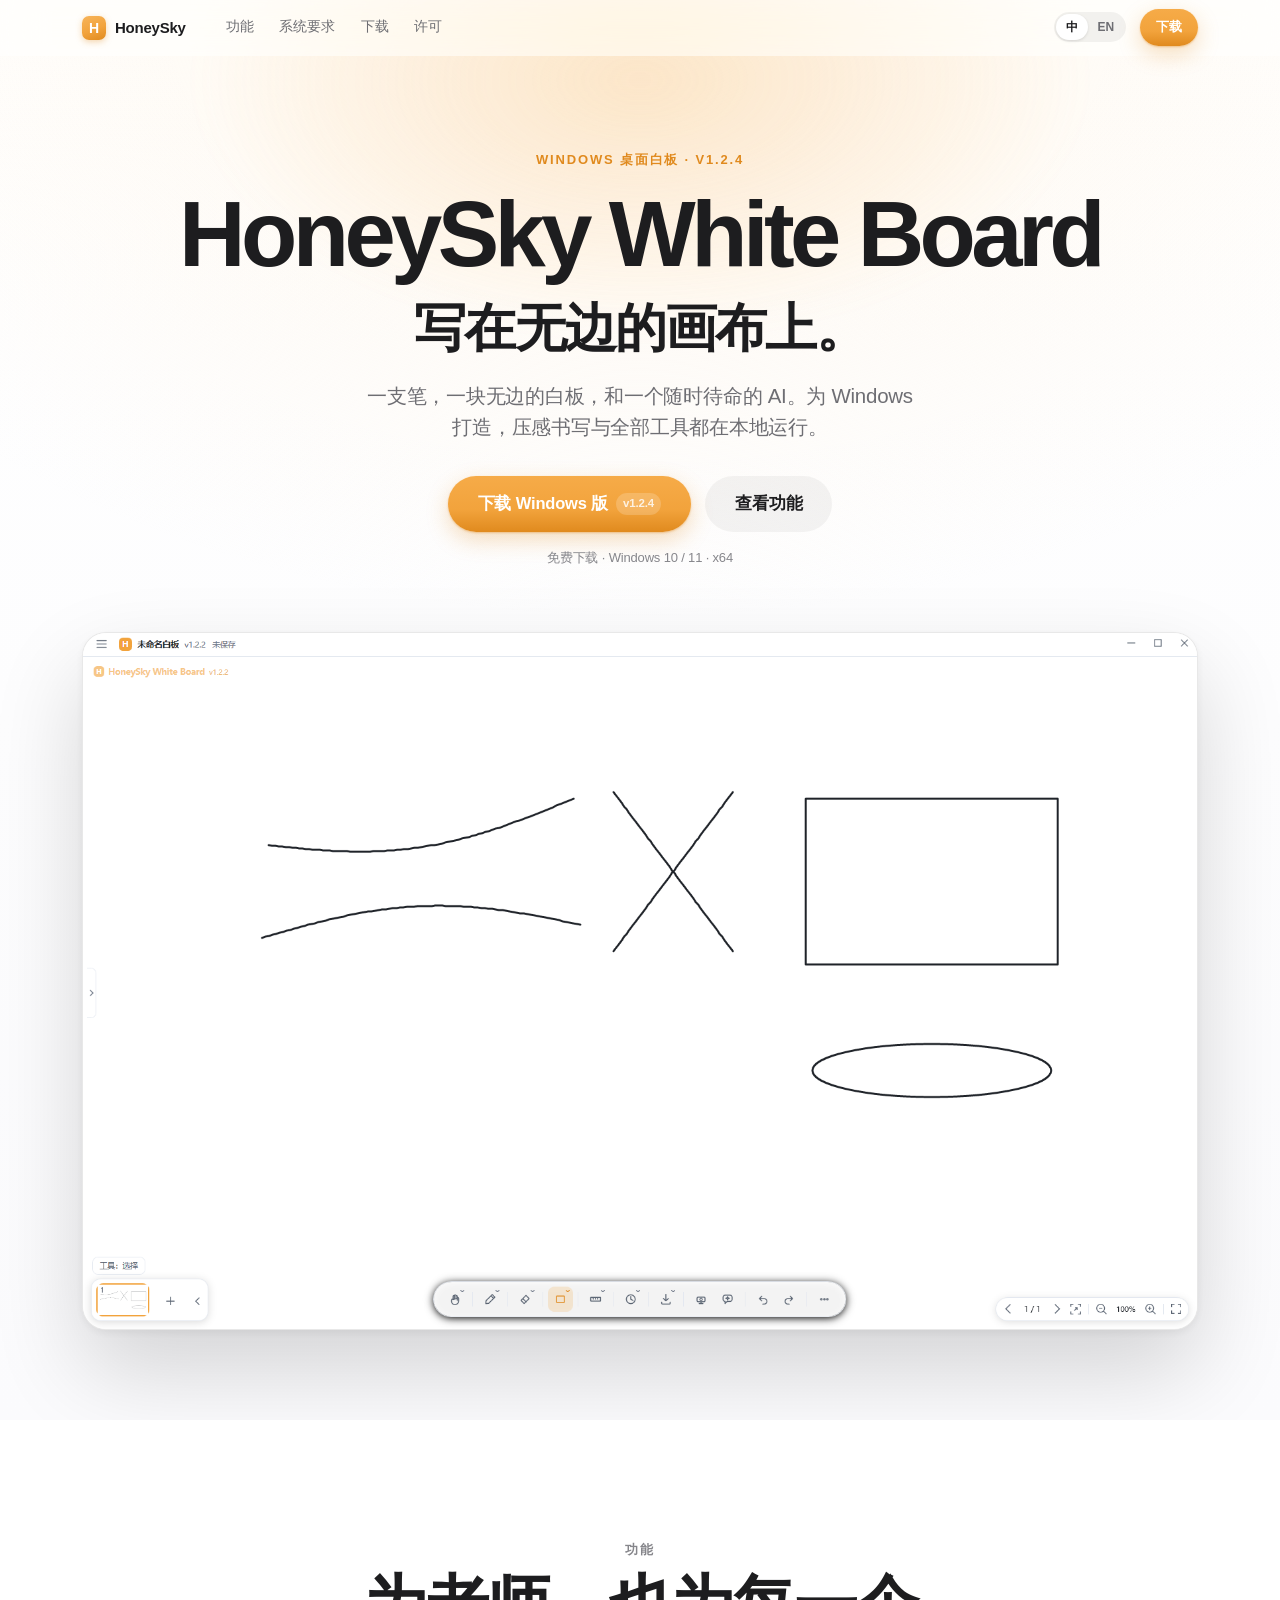
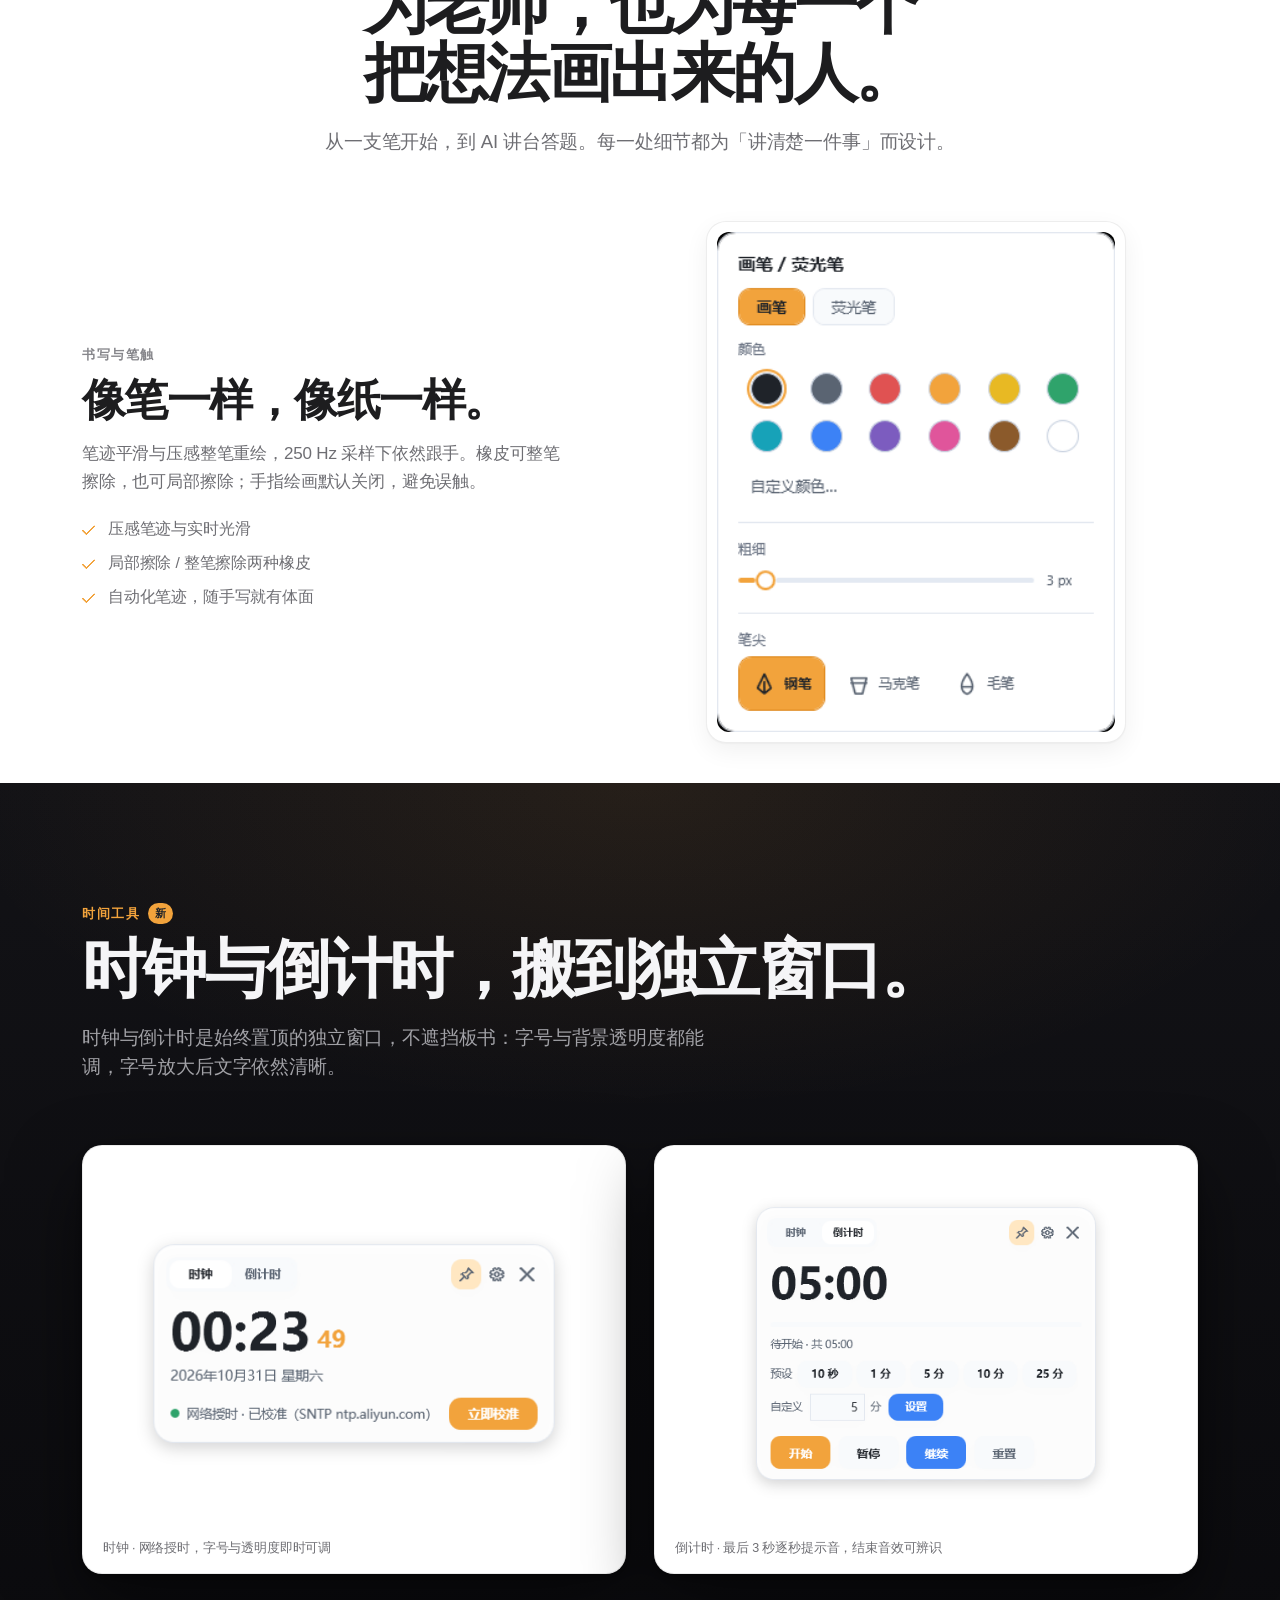
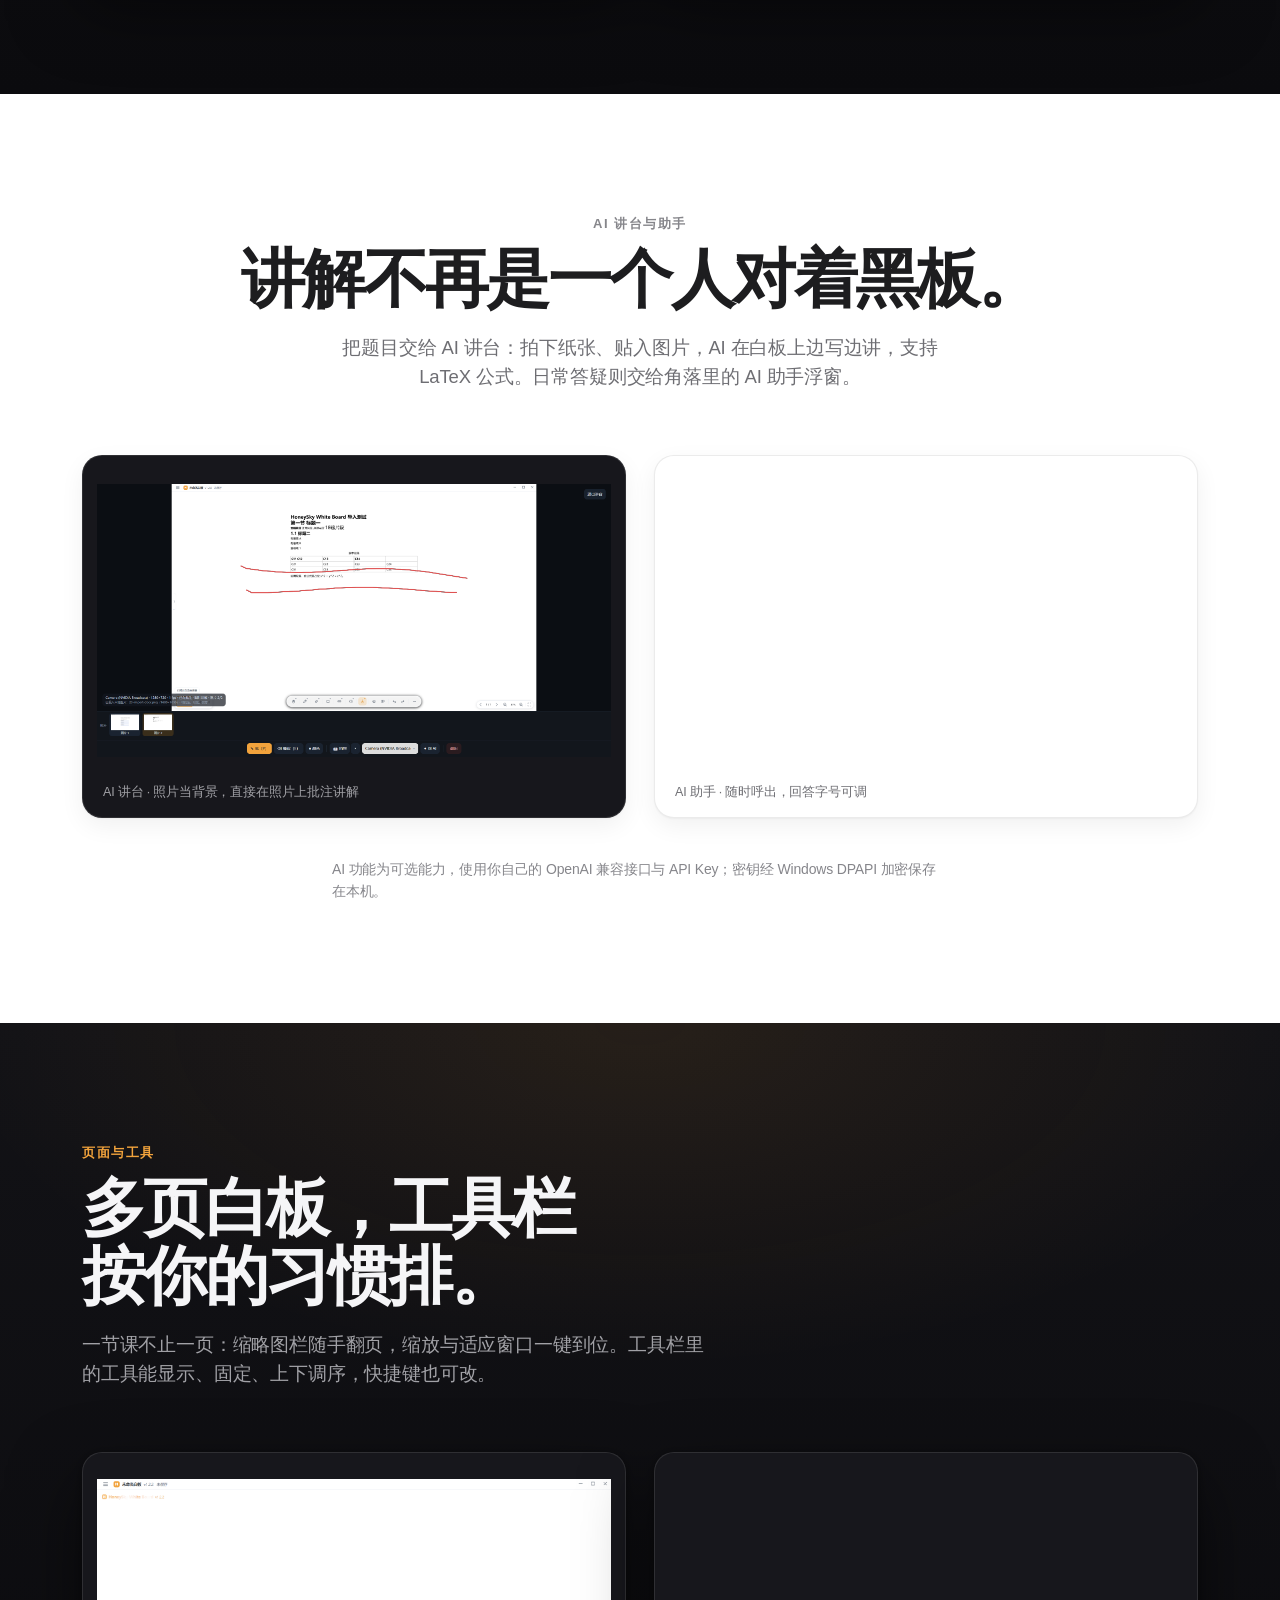
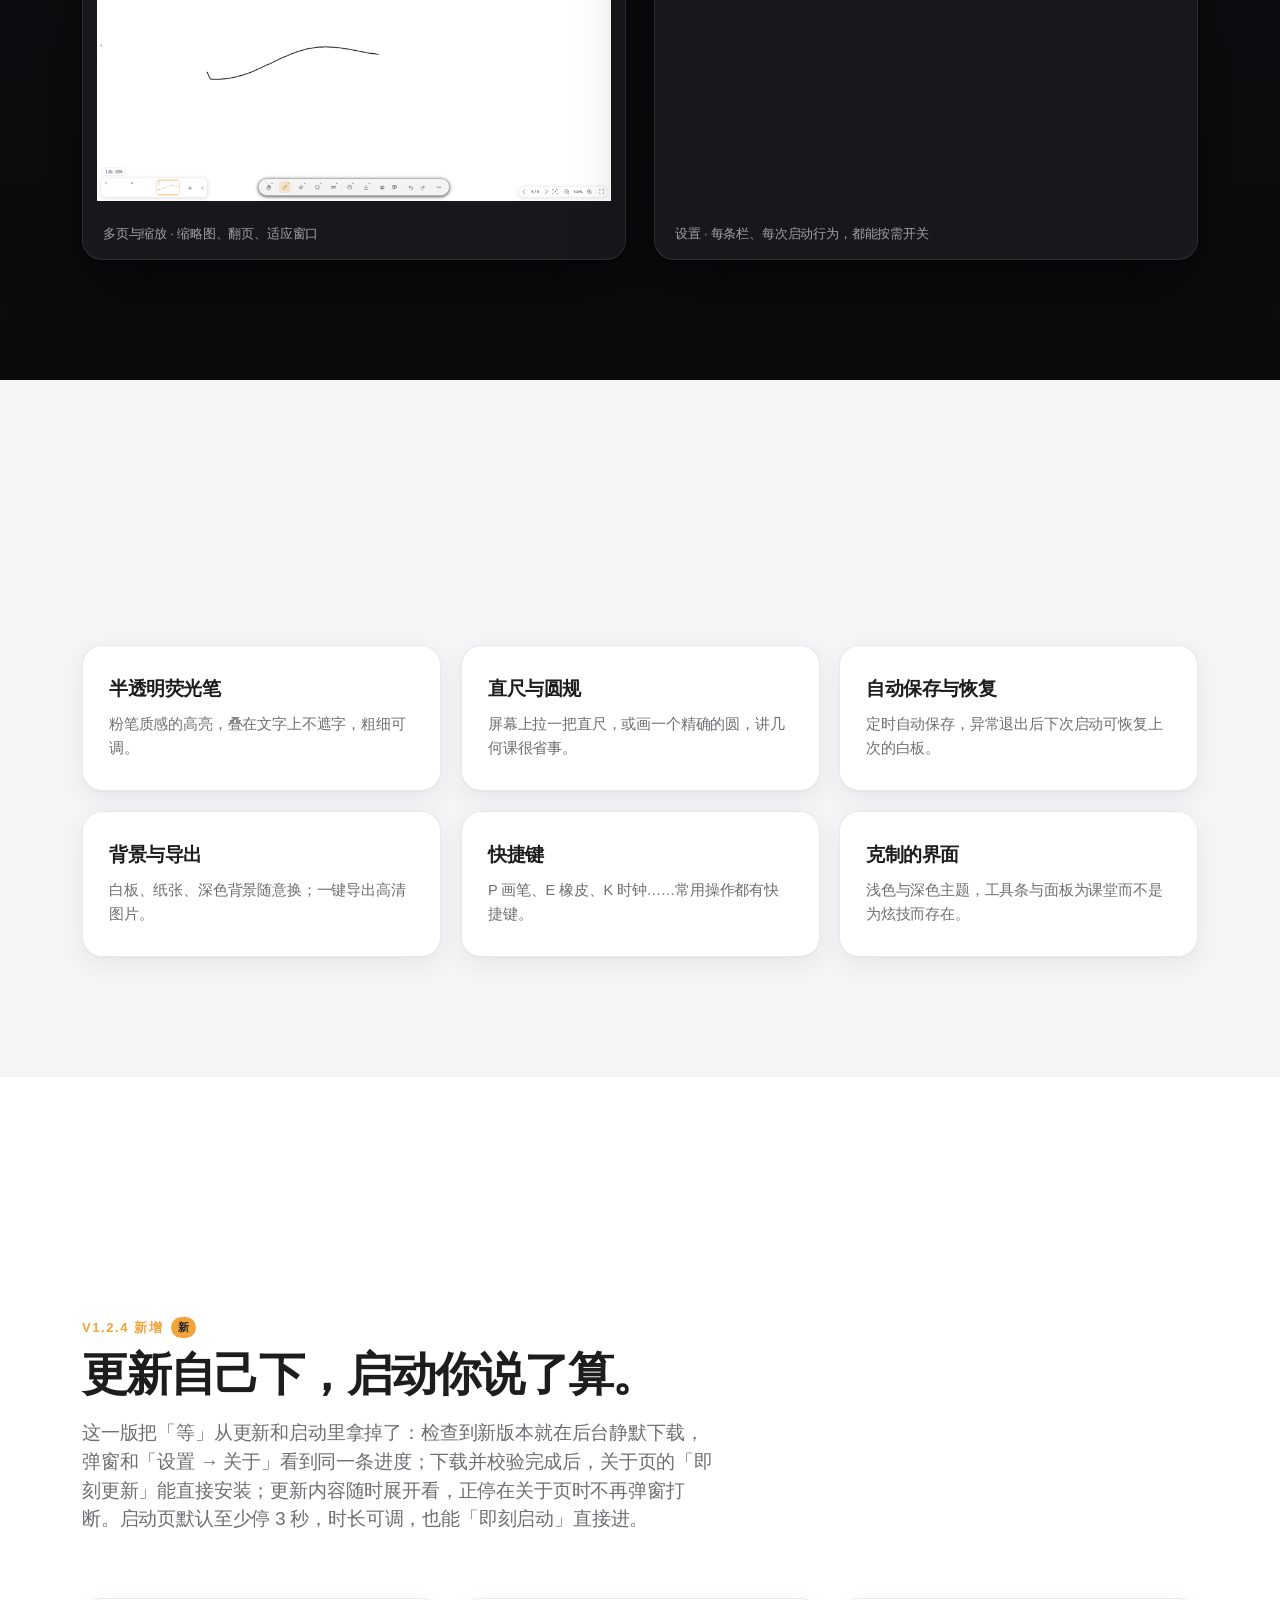
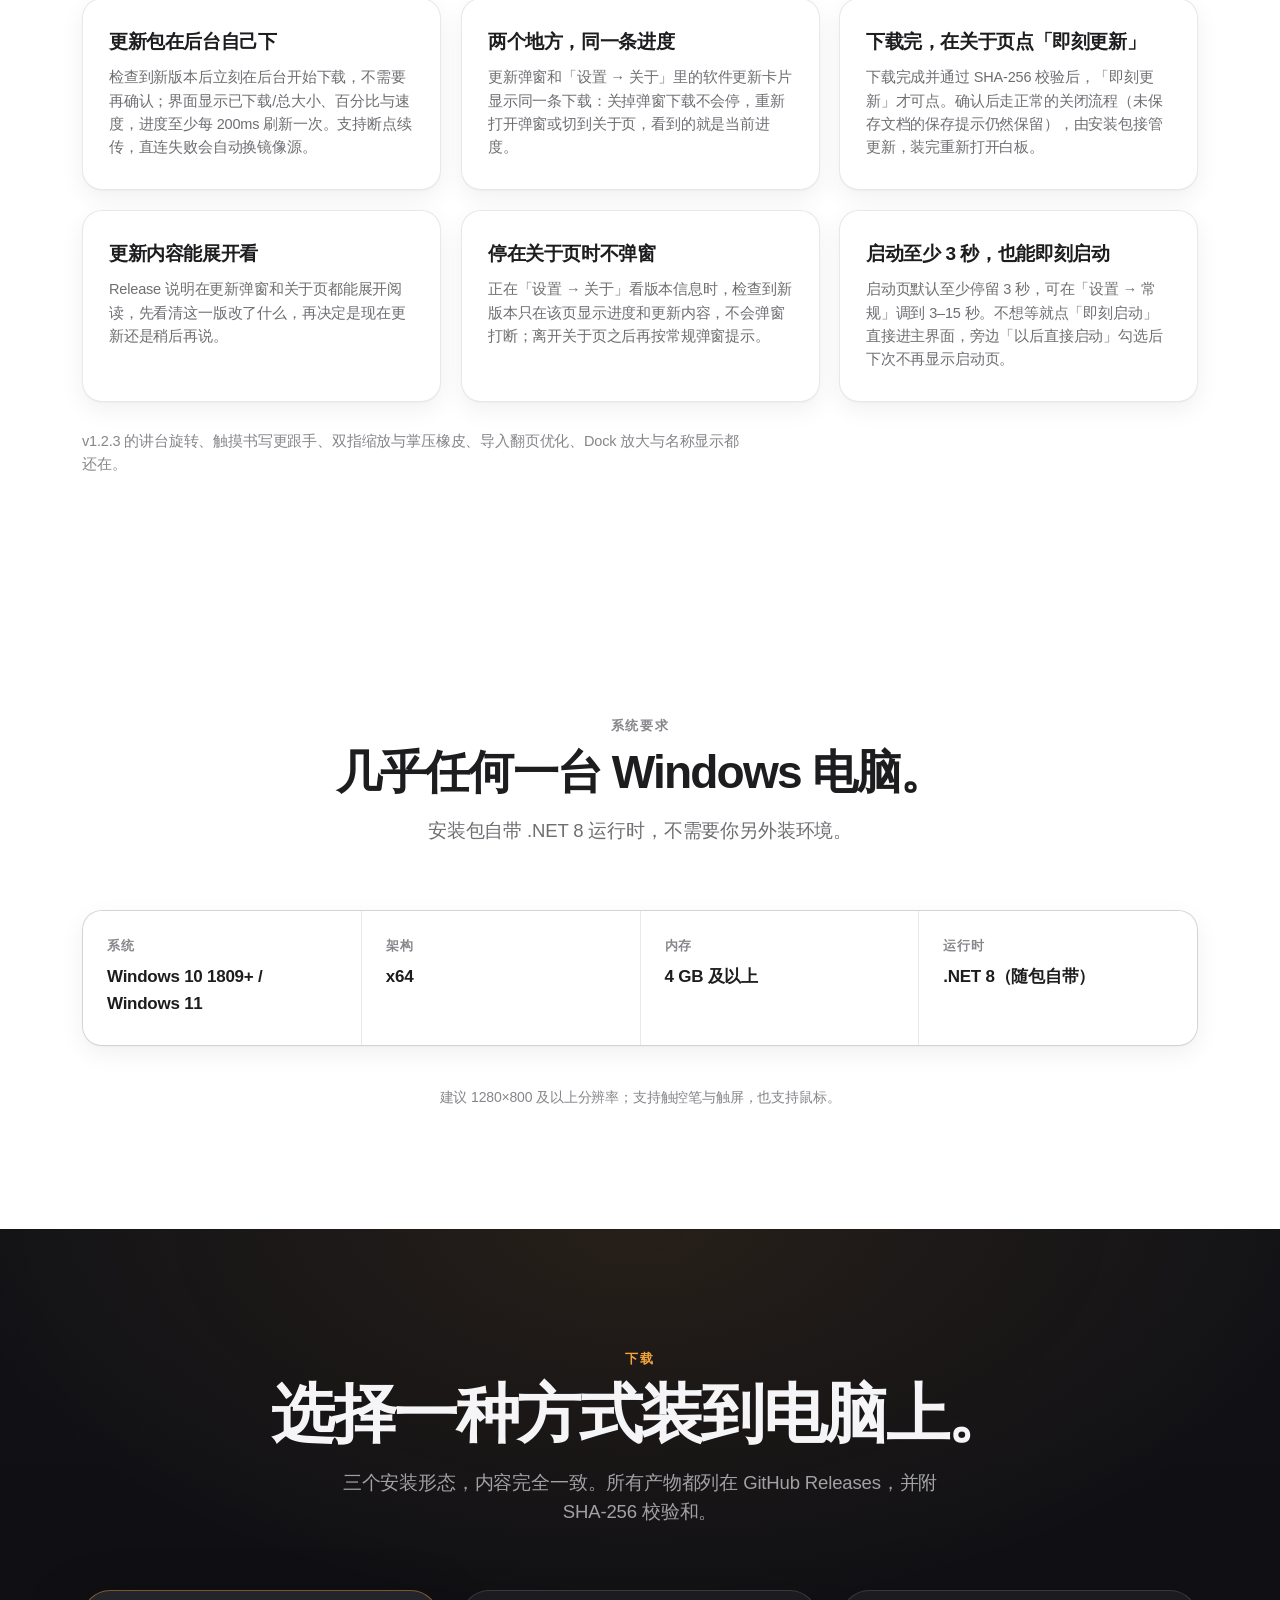
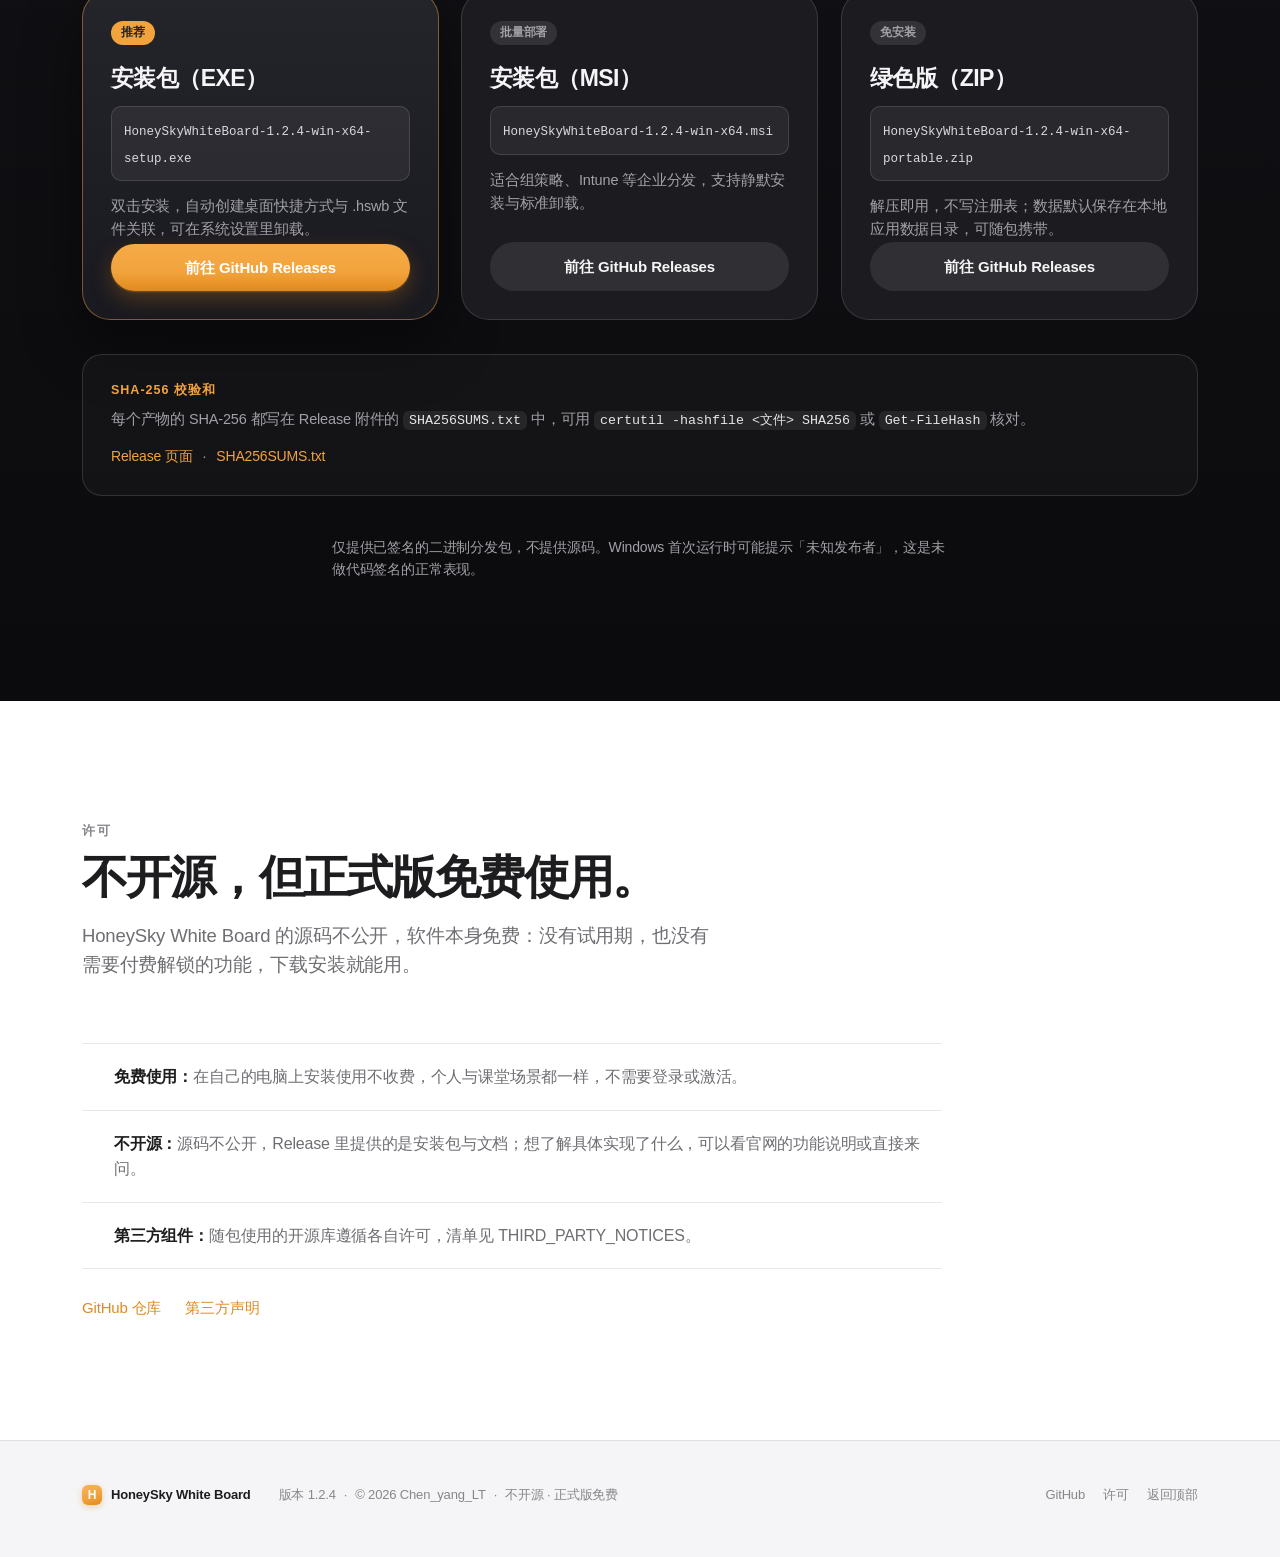
==== website/index.html @ 6f964da0 "HoneySky White Board v1.2.4 发布内容（不含源码）" ====
<!DOCTYPE html>
<html lang="zh-CN">
<head>
<meta charset="utf-8" />
<meta name="viewport" content="width=device-width, initial-scale=1" />
<title>HoneySky White Board — 写在无边的画布上</title>
<meta name="description" content="HoneySky White Board 是为 Windows 打造的桌面白板：压感书写、尺规作图、时钟与倒计时独立窗口、浮动 Dock、文件导入背景、AI 讲台答题与 AI 助手。v1.2.4 更新包在后台静默下载、弹窗与关于页双处进度、下载完成即刻更新，启动动画最短 3 秒可调，免费下载。" />
<meta name="theme-color" content="#ffffff" />
<meta property="og:title" content="HoneySky White Board" />
<meta property="og:description" content="一支笔，一块无边的白板，和一个随时待命的 AI。" />
<meta property="og:type" content="website" />
<link rel="icon" href="data:image/svg+xml,%3Csvg xmlns='http://www.w3.org/2000/svg' viewBox='0 0 64 64'%3E%3Crect width='64' height='64' rx='16' fill='%23F2A33C'/%3E%3Ctext x='32' y='44' font-family='Segoe UI,Arial' font-size='34' font-weight='700' fill='%23fff' text-anchor='middle'%3EH%3C/text%3E%3C/svg%3E" />
<link rel="stylesheet" href="assets/css/style.css" />
</head>
<body>

<!-- ================= 导航 ================= -->
<header class="nav" id="nav">
  <div class="nav__inner">
    <a class="brand" href="#top" aria-label="HoneySky White Board">
      <span class="brand__mark" aria-hidden="true">H</span>
      <span class="brand__name">HoneySky</span>
    </a>
    <nav class="nav__links" aria-label="主导航">
      <a href="#features" data-i18n="nav.features">功能</a>
      <a href="#requirements" data-i18n="nav.requirements">系统要求</a>
      <a href="#download" data-i18n="nav.download">下载</a>
      <a href="#license" data-i18n="nav.license">许可</a>
    </nav>
    <div class="nav__actions">
      <div class="lang" role="group" aria-label="Language">
        <button type="button" class="lang__btn is-active" data-lang="zh" aria-pressed="true">中</button>
        <button type="button" class="lang__btn" data-lang="en" aria-pressed="false">EN</button>
      </div>
      <a class="btn btn--small btn--primary" href="#download" data-i18n="nav.cta">下载</a>
    </div>
  </div>
</header>

<main id="top">

  <!-- ================= Hero ================= -->
  <section class="hero">
    <div class="hero__glow" aria-hidden="true"></div>
    <div class="wrap hero__inner">
      <p class="hero__eyebrow" data-i18n="hero.eyebrow">Windows 桌面白板 · v1.2.4</p>
      <h1 class="hero__title" data-i18n="hero.product">HoneySky White Board</h1>
      <p class="hero__tagline" data-i18n="hero.tagline">写在无边的画布上。</p>
      <p class="hero__lead" data-i18n="hero.lead">一支笔，一块无边的白板，和一个随时待命的 AI。为 Windows 打造，压感书写与全部工具都在本地运行。</p>
      <div class="hero__cta">
        <a class="btn btn--primary btn--lg" href="#download">
          <span data-i18n="hero.cta1">下载 Windows 版</span>
          <span class="btn__meta">v1.2.4</span>
        </a>
        <a class="btn btn--ghost btn--lg" href="#features" data-i18n="hero.cta2">查看功能</a>
      </div>
      <p class="hero__note" data-i18n="hero.note">免费下载 · Windows 10 / 11 · x64</p>
    </div>

    <div class="wrap hero__stage reveal">
      <figure class="shot shot--hero" data-shot data-ph="主界面截图 · hero-main.png（Lead 提供，≥1600px）">
        <img src="assets/img/hero-main.png" alt="HoneySky White Board 主界面：无边画布上手写与图形，左上角是「图标 + 品牌字 + 版本号」水印，底部浮动 Dock、左下角页面缩略图条、右下角翻页条（含全屏按钮）与缩放条" width="1680" height="1050" fetchpriority="high" decoding="async" data-i18n-alt="img.hero" />
      </figure>
    </div>
  </section>

  <!-- ================= 功能 ================= -->
  <section class="section section--light" id="features">
    <div class="wrap">
      <header class="section__head reveal">
        <p class="kicker" data-i18n="features.kicker">功能</p>
        <h2 class="display" data-i18n="features.title">为老师，也为每一个把想法画出来的人。</h2>
        <p class="sub" data-i18n="features.lead">从一支笔开始，到 AI 讲台答题。每一处细节都为「讲清楚一件事」而设计。</p>
      </header>
    </div>

    <!-- 1. 书写 -->
    <div class="wrap feature feature--split reveal">
      <div class="feature__text">
        <p class="kicker" data-i18n="f1.kicker">书写与笔触</p>
        <h3 class="headline" data-i18n="f1.title">像笔一样，像纸一样。</h3>
        <p class="body" data-i18n="f1.body">笔迹平滑与压感整笔重绘，250 Hz 采样下依然跟手。橡皮可整笔擦除，也可局部擦除；手指绘画默认关闭，避免误触。</p>
        <ul class="ticks">
          <li data-i18n="f1.b1">压感笔迹与实时光滑</li>
          <li data-i18n="f1.b2">局部擦除 / 整笔擦除两种橡皮</li>
          <li data-i18n="f1.b3">自动化笔迹，随手写就有体面</li>
        </ul>
      </div>
      <figure class="shot shot--panel" data-shot data-ph="书写截图 · brush.png">
        <img src="assets/img/brush.png" alt="Dock 的画笔二级面板：画笔 / 荧光笔切换、12 种颜色、粗细滑块与钢笔 / 马克笔 / 毛笔三种笔尖" width="320" height="402" loading="lazy" decoding="async" data-i18n-alt="img.brush" />
      </figure>
    </div>

    <!-- 2. 时间工具（深色） -->
    <section class="section section--dark">
      <div class="wrap">
        <header class="section__head section__head--left reveal">
          <p class="kicker kicker--honey"><span data-i18n="f2.kicker">时间工具</span><span class="badge" data-i18n="common.new">新</span></p>
          <h2 class="display" data-i18n="f2.title">时钟与倒计时，搬到独立窗口。</h2>
          <p class="sub" data-i18n="f2.lead">时钟与倒计时是始终置顶的独立窗口，不遮挡板书：字号与背景透明度都能调，字号放大后文字依然清晰。</p>
        </header>
        <div class="duo duo--dark duo--time">
          <figure class="shot shot--canvas shot--framed" data-shot data-ph="时钟窗口截图 · clock.png">
            <img src="assets/img/clock.png" alt="独立时钟窗口：橙色秒数、日期、网络授时状态与「立即校准」，字号与背景透明度可调，放大后依然清晰" width="511" height="310" loading="lazy" decoding="async" data-i18n-alt="img.clock" />
            <figcaption class="shot__cap" data-i18n="f2.cap1">时钟 · 网络授时，字号与透明度即时可调</figcaption>
          </figure>
          <figure class="shot shot--canvas shot--framed" data-shot data-ph="倒计时窗口截图 · countdown.png">
            <img src="assets/img/countdown.png" alt="独立倒计时窗口：05:00 待开始，10 秒 / 1 分 / 5 分 / 10 分 / 25 分预设与自定义分钟，开始、暂停、继续、重置" width="515" height="435" loading="lazy" decoding="async" data-i18n-alt="img.countdown" />
            <figcaption class="shot__cap" data-i18n="f2.cap2">倒计时 · 最后 3 秒逐秒提示音，结束音效可辨识</figcaption>
          </figure>
        </div>
      </div>
    </section>

    <!-- 3. AI -->
    <section class="section section--light">
      <div class="wrap">
        <header class="section__head reveal">
          <p class="kicker" data-i18n="f3.kicker">AI 讲台与助手</p>
          <h2 class="display" data-i18n="f3.title">讲解不再是一个人对着黑板。</h2>
          <p class="sub" data-i18n="f3.lead">把题目交给 AI 讲台：拍下纸张、贴入图片，AI 在白板上边写边讲，支持 LaTeX 公式。日常答疑则交给角落里的 AI 助手浮窗。</p>
        </header>
        <div class="duo duo--ai">
          <figure class="shot shot--stage shot--framed" data-shot data-ph="AI 讲台截图 · podium.png">
            <img src="assets/img/podium.png" alt="AI 讲台：导入的照片铺满画面，红色批注，左下角照片缩略图与底部拍照按钮" width="1920" height="1023" loading="lazy" decoding="async" data-i18n-alt="img.podium" />
            <figcaption class="shot__cap" data-i18n="f3.cap1">AI 讲台 · 拍题、讲题、一步一步写清楚</figcaption>
          </figure>
          <figure class="shot shot--canvas shot--framed" data-shot>
            <img src="assets/img/ai-booth.png" alt="AI 助手浮窗：DeepSeek 回答的因式分解过程，块级公式正常渲染，底部有回答字号滑块与余额状态" width="1240" height="900" loading="lazy" decoding="async" data-i18n-alt="img.aibooth" />
            <figcaption class="shot__cap" data-i18n="f3.cap2">AI 助手 · 随时呼出，用你自己的 API Key</figcaption>
          </figure>
        </div>
        <p class="aside reveal" data-i18n="f3.note">AI 功能为可选能力，使用你自己的 OpenAI 兼容接口与 API Key；密钥经 Windows DPAPI 加密保存在本机。</p>
      </div>
    </section>

    <!-- 4. 工具与组织（深色） -->
    <section class="section section--dark">
      <div class="wrap">
        <header class="section__head section__head--left reveal">
          <p class="kicker kicker--honey" data-i18n="f4.kicker">页面与工具</p>
          <h2 class="display" data-i18n="f4.title">多页白板，工具栏按你的习惯排。</h2>
          <p class="sub" data-i18n="f4.lead">一节课不止一页：缩略图栏随手翻页，缩放与适应窗口一键到位。工具栏里的工具能显示、固定、上下调序，快捷键也可改。</p>
        </header>
        <div class="duo duo--dark duo--work">
          <figure class="shot shot--stage shot--framed" data-shot data-ph="多页与缩略图截图 · pages.png">
            <img src="assets/img/pages.png" alt="左下角页面缩略图条只显示 3 个缩略图（第 3、4、5 页），右下角翻页条含全屏按钮：共 5 页白板，当前第 5 页" width="1680" height="1050" loading="lazy" decoding="async" data-i18n-alt="img.pages" />
            <figcaption class="shot__cap" data-i18n="f4.cap1">多页与缩放 · 缩略图、翻页、适应窗口</figcaption>
          </figure>
          <figure class="shot shot--stage shot--framed" data-shot data-ph="设置与工具栏自定义截图 · settings.png">
            <img src="assets/img/settings.png" alt="设置窗口的常规页（滚动到下半部分）：显示左侧页面栏、显示顶部栏（关闭即沉浸模式）、显示浮动工具条、显示左下角页面缩略图条（显示页数 3）、显示右下角翻页条、启动时恢复上次打开的文档、启动时提示恢复未保存的文档（默认关闭）、启动时显示动画（Splash）、启动时进入全屏（覆盖任务栏，Esc / F11 退出）" width="780" height="700" loading="lazy" decoding="async" data-i18n-alt="img.settings" />
            <figcaption class="shot__cap" data-i18n="f4.cap2">设置与工具栏 · 显示、固定、排序、快捷键</figcaption>
          </figure>
        </div>
      </div>
    </section>

    <!-- 5. 其余能力卡片 -->
    <section class="section section--alt">
      <div class="wrap">
        <header class="section__head section__head--left reveal">
          <p class="kicker" data-i18n="f5.kicker">还有这些</p>
          <h2 class="display display--sm" data-i18n="f5.title">用得越久，越觉得顺手。</h2>
        </header>
        <div class="cards">
          <article class="card reveal"><h3 data-i18n="c1.title">半透明荧光笔</h3><p data-i18n="c1.body">粉笔质感的高亮，叠在文字上不遮字，粗细可调。</p></article>
          <article class="card reveal"><h3 data-i18n="c2.title">直尺与圆规</h3><p data-i18n="c2.body">屏幕上拉一把直尺，或画一个精确的圆，讲几何课很省事。</p></article>
          <article class="card reveal"><h3 data-i18n="c3.title">自动保存与恢复</h3><p data-i18n="c3.body">定时自动保存，异常退出后下次启动可恢复上次的白板。</p></article>
          <article class="card reveal"><h3 data-i18n="c4.title">背景与导出</h3><p data-i18n="c4.body">白板、纸张、深色背景随意换；一键导出高清图片。</p></article>
          <article class="card reveal"><h3 data-i18n="c5.title">快捷键</h3><p data-i18n="c5.body">P 画笔、E 橡皮、K 时钟……常用操作都有快捷键。</p></article>
          <article class="card reveal"><h3 data-i18n="c6.title">克制的界面</h3><p data-i18n="c6.body">浅色与深色主题，工具条与面板为课堂而不是为炫技而存在。</p></article>
        </div>
      </div>
    </section>
  </section>

  <!-- ================= v1.2.4 新增 ================= -->
  <section class="section section--light" id="whats-new">
    <div class="wrap">
      <header class="section__head section__head--left reveal">
        <p class="kicker kicker--honey"><span data-i18n="f6.kicker">v1.2.4 新增</span><span class="badge" data-i18n="common.new">新</span></p>
        <h2 class="display display--sm" data-i18n="f6.title">更新自己下，启动你说了算。</h2>
        <p class="sub" data-i18n="f6.lead">这一版把「等」从更新和启动里拿掉了：检查到新版本就在后台静默下载，弹窗和「设置 → 关于」看到同一条进度；下载并校验完成后，关于页的「即刻更新」能直接安装；更新内容随时展开看，正停在关于页时不再弹窗打断。启动页默认至少停 3 秒，时长可调，也能「即刻启动」直接进。</p>
      </header>
      <div class="cards">
        <article class="card reveal">
          <h3 data-i18n="n1.title">更新包在后台自己下</h3>
          <p data-i18n="n1.body">检查到新版本后立刻在后台开始下载，不需要再确认；界面显示已下载/总大小、百分比与速度，进度至少每 200ms 刷新一次。支持断点续传，直连失败会自动换镜像源。</p>
        </article>
        <article class="card reveal">
          <h3 data-i18n="n2.title">两个地方，同一条进度</h3>
          <p data-i18n="n2.body">更新弹窗和「设置 → 关于」里的软件更新卡片显示同一条下载：关掉弹窗下载不会停，重新打开弹窗或切到关于页，看到的就是当前进度。</p>
        </article>
        <article class="card reveal">
          <h3 data-i18n="n3.title">下载完，在关于页点「即刻更新」</h3>
          <p data-i18n="n3.body">下载完成并通过 SHA-256 校验后，「即刻更新」才可点。确认后走正常的关闭流程（未保存文档的保存提示仍然保留），由安装包接管更新，装完重新打开白板。</p>
        </article>
        <article class="card reveal">
          <h3 data-i18n="n4.title">更新内容能展开看</h3>
          <p data-i18n="n4.body">Release 说明在更新弹窗和关于页都能展开阅读，先看清这一版改了什么，再决定是现在更新还是稍后再说。</p>
        </article>
        <article class="card reveal">
          <h3 data-i18n="n5.title">停在关于页时不弹窗</h3>
          <p data-i18n="n5.body">正在「设置 → 关于」看版本信息时，检查到新版本只在该页显示进度和更新内容，不会弹窗打断；离开关于页之后再按常规弹窗提示。</p>
        </article>
        <article class="card reveal">
          <h3 data-i18n="n6.title">启动至少 3 秒，也能即刻启动</h3>
          <p data-i18n="n6.body">启动页默认至少停留 3 秒，可在「设置 → 常规」调到 3–15 秒。不想等就点「即刻启动」直接进主界面，旁边「以后直接启动」勾选后下次不再显示启动页。</p>
        </article>
      </div>
      <p class="sub new-history" data-i18n="f6.history">v1.2.3 的讲台旋转、触摸书写更跟手、双指缩放与掌压橡皮、导入翻页优化、Dock 放大与名称显示都还在。</p>
    </div>
  </section>

  <!-- ================= 系统要求 ================= -->
  <section class="section section--light" id="requirements">
    <div class="wrap">
      <header class="section__head reveal">
        <p class="kicker" data-i18n="req.kicker">系统要求</p>
        <h2 class="display display--sm" data-i18n="req.title">几乎任何一台 Windows 电脑。</h2>
        <p class="sub" data-i18n="req.lead">安装包自带 .NET 8 运行时，不需要你另外装环境。</p>
      </header>
      <div class="specs reveal">
        <div class="spec"><p class="spec__k" data-i18n="req.k1">系统</p><p class="spec__v" data-i18n="req.v1">Windows 10 1809+ / Windows 11</p></div>
        <div class="spec"><p class="spec__k" data-i18n="req.k2">架构</p><p class="spec__v" data-i18n="req.v2">x64</p></div>
        <div class="spec"><p class="spec__k" data-i18n="req.k3">内存</p><p class="spec__v" data-i18n="req.v3">4 GB 及以上</p></div>
        <div class="spec"><p class="spec__k" data-i18n="req.k4">运行时</p><p class="spec__v" data-i18n="req.v4">.NET 8（随包自带）</p></div>
      </div>
      <p class="aside aside--center reveal" data-i18n="req.note">建议 1280×800 及以上分辨率；支持触控笔与触屏，也支持鼠标。</p>
    </div>
  </section>

  <!-- ================= 下载 ================= -->
  <section class="section section--dark" id="download">
    <div class="wrap">
      <header class="section__head reveal">
        <p class="kicker kicker--honey" data-i18n="dl.kicker">下载</p>
        <h2 class="display" data-i18n="dl.title">选择一种方式装到电脑上。</h2>
        <p class="sub" data-i18n="dl.lead">三个安装形态，内容完全一致。所有产物都列在 GitHub Releases，并附 SHA-256 校验和。</p>
      </header>
      <div class="dl-grid">
        <article class="dl-card dl-card--featured reveal">
          <p class="dl-card__tag" data-i18n="dl.tag1">推荐</p>
          <h3 data-i18n="dl.c1.title">安装包（EXE）</h3>
          <p class="dl-card__file"><code>HoneySkyWhiteBoard-1.2.4-win-x64-setup.exe</code></p>
          <p class="dl-card__body" data-i18n="dl.c1.body">双击安装，自动创建桌面快捷方式与 .hswb 文件关联，可在系统设置里卸载。</p>
          <a class="btn btn--primary btn--block" href="https://github.com/ChenyangLT/HoneySky-White-Board/releases/latest" rel="noopener" data-i18n="dl.get">前往 GitHub Releases</a>
        </article>
        <article class="dl-card reveal">
          <p class="dl-card__tag dl-card__tag--muted" data-i18n="dl.tag2">批量部署</p>
          <h3 data-i18n="dl.c2.title">安装包（MSI）</h3>
          <p class="dl-card__file"><code>HoneySkyWhiteBoard-1.2.4-win-x64.msi</code></p>
          <p class="dl-card__body" data-i18n="dl.c2.body">适合组策略、Intune 等企业分发，支持静默安装与标准卸载。</p>
          <a class="btn btn--ghost btn--block" href="https://github.com/ChenyangLT/HoneySky-White-Board/releases/latest" rel="noopener" data-i18n="dl.get">前往 GitHub Releases</a>
        </article>
        <article class="dl-card reveal">
          <p class="dl-card__tag dl-card__tag--muted" data-i18n="dl.tag3">免安装</p>
          <h3 data-i18n="dl.c3.title">绿色版（ZIP）</h3>
          <p class="dl-card__file"><code>HoneySkyWhiteBoard-1.2.4-win-x64-portable.zip</code></p>
          <p class="dl-card__body" data-i18n="dl.c3.body">解压即用，不写注册表；数据默认保存在本地应用数据目录，可随包携带。</p>
          <a class="btn btn--ghost btn--block" href="https://github.com/ChenyangLT/HoneySky-White-Board/releases/latest" rel="noopener" data-i18n="dl.get">前往 GitHub Releases</a>
        </article>
      </div>

      <div class="checksum reveal">
        <p class="checksum__label" data-i18n="dl.sum">SHA-256 校验和</p>
        <p class="checksum__body" data-i18n="dl.sumBody">每个产物的 SHA-256 都写在 Release 附件的 <code>SHA256SUMS.txt</code> 中，可用 <code>certutil -hashfile &lt;文件&gt; SHA256</code> 或 <code>Get-FileHash</code> 核对。</p>
        <p class="checksum__links">
          <a href="https://github.com/ChenyangLT/HoneySky-White-Board/releases/latest" rel="noopener" data-i18n="dl.release">Release 页面</a>
          <span aria-hidden="true">·</span>
          <a href="https://github.com/ChenyangLT/HoneySky-White-Board/releases/latest/download/SHA256SUMS.txt" rel="noopener" data-i18n="dl.sumFile">SHA256SUMS.txt</a>
        </p>
      </div>
      <p class="aside reveal" data-i18n="dl.note">仅提供已签名的二进制分发包，不提供源码。Windows 首次运行时可能提示「未知发布者」，这是未做代码签名的正常表现。</p>
    </div>
  </section>

  <!-- ================= 许可 ================= -->
  <section class="section section--light" id="license">
    <div class="wrap">
      <header class="section__head section__head--left reveal">
        <p class="kicker" data-i18n="lic.kicker">许可</p>
        <h2 class="display display--sm" data-i18n="lic.title">不开源，但正式版免费使用。</h2>
        <p class="sub" data-i18n="lic.lead">HoneySky White Board 的源码不公开，软件本身免费：没有试用期，也没有需要付费解锁的功能，下载安装就能用。</p>
      </header>
      <ul class="license-list reveal">
        <li data-i18n="lic.l1"><strong>免费使用：</strong>在自己的电脑上安装使用不收费，个人与课堂场景都一样，不需要登录或激活。</li>
        <li data-i18n="lic.l2"><strong>不开源：</strong>源码不公开，Release 里提供的是安装包与文档；想了解具体实现了什么，可以看官网的功能说明或直接来问。</li>
        <li data-i18n="lic.l3"><strong>第三方组件：</strong>随包使用的开源库遵循各自许可，清单见 THIRD_PARTY_NOTICES。</li>
      </ul>
      <p class="license-links reveal">
        <a class="link" href="https://github.com/ChenyangLT/HoneySky-White-Board" rel="noopener" data-i18n="lic.repo">GitHub 仓库</a>
        <a class="link" href="https://github.com/ChenyangLT/HoneySky-White-Board" rel="noopener" data-i18n="lic.notices">第三方声明</a>
      </p>
    </div>
  </section>
</main>

<!-- ================= 页脚 ================= -->
<footer class="footer">
  <div class="wrap footer__inner">
    <div class="footer__brand">
      <span class="brand__mark brand__mark--sm" aria-hidden="true">H</span>
      <span>HoneySky White Board</span>
    </div>
    <p class="footer__meta">
      <span data-i18n="foot.version">版本 1.2.4</span>
      <span aria-hidden="true">·</span>
      <span data-i18n="foot.copy">© 2026 Chen_yang_LT</span>
      <span aria-hidden="true">·</span>
      <span data-i18n="foot.prop">不开源 · 正式版免费</span>
    </p>
    <p class="footer__links">
      <a href="https://github.com/ChenyangLT/HoneySky-White-Board" rel="noopener" data-i18n="foot.repo">GitHub</a>
      <a href="#license" data-i18n="foot.license">许可</a>
      <a href="#top" data-i18n="foot.top">返回顶部</a>
    </p>
  </div>
</footer>

<script src="assets/js/main.js"></script>
</body>
</html>
---- website/assets/css/style.css ----
/* ==========================================================================
   HoneySky White Board — 官网样式
   Apple 风格：超大字号、紧致字距、大量留白、毛玻璃导航、深浅交替区块。
   零外部依赖：不引 CDN / 字体，全部用系统字体栈；file:// 与 GitHub Pages 双兼容。
   ========================================================================== */

/* ---------- 设计令牌 ---------- */
:root {
  --honey: #f2a33c;
  --honey-strong: #e08a1e;
  --honey-soft: #ffe7c2;
  --sky: #3c82f6;

  --ink: #1d1d1f;
  --ink-2: #6e6e73;
  --ink-3: #86868b;
  --paper: #ffffff;
  --paper-alt: #f5f5f7;
  --line: rgba(0, 0, 0, 0.09);
  --card: #ffffff;
  --shadow-sm: 0 1px 2px rgba(0, 0, 0, 0.04), 0 8px 24px rgba(0, 0, 0, 0.06);
  --shadow-lg: 0 2px 8px rgba(0, 0, 0, 0.05), 0 24px 64px rgba(0, 0, 0, 0.12);

  --dark-bg: #0b0b0e;
  --dark-bg-2: #121216;
  --dark-ink: #f5f5f7;
  --dark-ink-2: #a1a1a6;
  --dark-line: rgba(255, 255, 255, 0.13);
  --dark-card: #1b1b20;

  --radius-sm: 12px;
  --radius-md: 20px;
  --radius-lg: 28px;
  --radius-pill: 980px;

  --wrap: 1180px;
  --ease-out: cubic-bezier(0.22, 1, 0.36, 1);
  --ease-spring: cubic-bezier(0.34, 1.56, 0.64, 1);
  --dur: 0.9s;
}

/* ---------- 滚动条（细、圆角、低对比；Chromium / WebKit） ---------- */
::-webkit-scrollbar { width: 12px; height: 12px; }
::-webkit-scrollbar-track { background: transparent; }
::-webkit-scrollbar-thumb {
  background: rgba(0, 0, 0, 0.16);
  border: 3px solid transparent;
  border-radius: 999px;
  background-clip: content-box;
}
::-webkit-scrollbar-thumb:hover {
  background: rgba(0, 0, 0, 0.28);
  background-clip: content-box;
}

/* ---------- 基础 ---------- */
*,
*::before,
*::after { box-sizing: border-box; }

html {
  -webkit-text-size-adjust: 100%;
  scroll-behavior: smooth;
  scroll-padding-top: 84px;
}

body {
  margin: 0;
  background: var(--paper);
  color: var(--ink);
  font-family: -apple-system, BlinkMacSystemFont, "SF Pro Display", "SF Pro Text",
    "PingFang SC", "Hiragino Sans GB", "Microsoft YaHei", "Segoe UI", Roboto, Arial, sans-serif;
  font-size: 17px;
  line-height: 1.55;
  letter-spacing: -0.01em;
  -webkit-font-smoothing: antialiased;
  -moz-osx-font-smoothing: grayscale;
  text-rendering: optimizeLegibility;
  overflow-x: hidden;
}

img { max-width: 100%; height: auto; display: block; }

a { color: inherit; text-decoration: none; }

code {
  font-family: "SF Mono", ui-monospace, "Cascadia Mono", Consolas, "Liberation Mono", monospace;
  font-size: 0.92em;
  letter-spacing: 0;
}

:focus-visible {
  outline: 2px solid var(--honey);
  outline-offset: 3px;
  border-radius: 8px;
}

.wrap {
  width: 100%;
  max-width: var(--wrap);
  margin: 0 auto;
  padding: 0 32px;
}

/* ---------- 毛玻璃导航 ---------- */
.nav {
  position: fixed;
  inset: 0 0 auto 0;
  z-index: 100;
  height: 56px;
  background: rgba(255, 255, 255, 0.62);
  -webkit-backdrop-filter: blur(22px) saturate(180%);
  backdrop-filter: blur(22px) saturate(180%);
  border-bottom: 1px solid transparent;
  transition: background 0.4s var(--ease-out), border-color 0.4s var(--ease-out);
}

.nav.is-scrolled {
  background: rgba(255, 255, 255, 0.82);
  border-bottom-color: var(--line);
}

/* 压在深色区块上时，导航换成深色毛玻璃 */
.nav.is-dark {
  background: rgba(14, 14, 18, 0.58);
  border-bottom-color: rgba(255, 255, 255, 0.1);
}

.nav.is-dark .nav__links { color: rgba(245, 245, 247, 0.72); }
.nav.is-dark .nav__links a:hover { color: #ffffff; }
.nav.is-dark .brand { color: #f5f5f7; }
.nav.is-dark .lang { background: rgba(255, 255, 255, 0.12); }
.nav.is-dark .lang__btn { color: rgba(245, 245, 247, 0.72); }
.nav.is-dark .lang__btn.is-active {
  background: rgba(255, 255, 255, 0.92);
  color: #1d1d1f;
}

.nav__inner {
  max-width: var(--wrap);
  height: 100%;
  margin: 0 auto;
  padding: 0 32px;
  display: flex;
  align-items: center;
  gap: 28px;
}

.brand {
  display: inline-flex;
  align-items: center;
  gap: 9px;
  font-size: 15px;
  font-weight: 600;
  letter-spacing: -0.015em;
  flex: 0 0 auto;
}

.brand__mark {
  width: 24px;
  height: 24px;
  border-radius: 7px;
  background: linear-gradient(160deg, #f7b45a, var(--honey) 55%, var(--honey-strong));
  color: #fff;
  font-size: 14px;
  font-weight: 700;
  line-height: 24px;
  text-align: center;
  box-shadow: 0 2px 6px rgba(224, 138, 30, 0.35);
}

.brand__mark--sm { width: 20px; height: 20px; line-height: 20px; font-size: 12px; border-radius: 6px; }

.nav__links {
  display: flex;
  align-items: center;
  gap: 26px;
  margin-left: 12px;
  font-size: 13.5px;
  color: var(--ink-2);
}

.nav__links a {
  position: relative;
  padding: 6px 0;
  transition: color 0.25s var(--ease-out);
}

.nav__links a::after {
  content: "";
  position: absolute;
  left: 0;
  right: 0;
  bottom: 2px;
  height: 1.5px;
  border-radius: 2px;
  background: var(--honey);
  transform: scaleX(0);
  transform-origin: center;
  transition: transform 0.35s var(--ease-out);
}

.nav__links a:hover { color: var(--ink); }
.nav__links a:hover::after { transform: scaleX(1); }

.nav__actions {
  margin-left: auto;
  display: flex;
  align-items: center;
  gap: 14px;
}

.lang {
  display: inline-flex;
  padding: 2px;
  border-radius: var(--radius-pill);
  background: rgba(0, 0, 0, 0.05);
}

.lang__btn {
  border: 0;
  background: transparent;
  color: var(--ink-2);
  font: inherit;
  font-size: 12px;
  font-weight: 600;
  line-height: 1;
  padding: 7px 10px;
  border-radius: var(--radius-pill);
  cursor: pointer;
  transition: background 0.28s var(--ease-out), color 0.28s var(--ease-out);
}

.lang__btn.is-active {
  background: var(--paper);
  color: var(--ink);
  box-shadow: 0 1px 3px rgba(0, 0, 0, 0.12);
}

/* ---------- 按钮 ---------- */
.btn {
  display: inline-flex;
  align-items: center;
  justify-content: center;
  gap: 8px;
  border: 0;
  border-radius: var(--radius-pill);
  font: inherit;
  font-size: 15px;
  font-weight: 600;
  letter-spacing: -0.01em;
  padding: 12px 24px;
  cursor: pointer;
  white-space: nowrap;
  transition: transform 0.45s var(--ease-spring), box-shadow 0.45s var(--ease-out),
    background 0.35s var(--ease-out), border-color 0.35s var(--ease-out), color 0.35s var(--ease-out);
}

.btn--primary {
  background: linear-gradient(180deg, #f6ab48, var(--honey) 60%, var(--honey-strong));
  color: #fff;
  box-shadow: 0 1px 2px rgba(224, 138, 30, 0.4), 0 8px 22px rgba(224, 138, 30, 0.28);
}

.btn--primary:hover {
  transform: translateY(-1px);
  box-shadow: 0 2px 4px rgba(224, 138, 30, 0.4), 0 14px 30px rgba(224, 138, 30, 0.34);
}

.btn--ghost {
  background: rgba(0, 0, 0, 0.045);
  color: var(--ink);
}

.btn--ghost:hover { background: rgba(0, 0, 0, 0.075); transform: translateY(-1px); }

.btn:active { transform: scale(0.975); }

.btn--small { padding: 8px 16px; font-size: 13px; }
.btn--lg { padding: 15px 30px; font-size: 16.5px; }
.btn--block { width: 100%; margin-top: 18px; }

.btn__meta {
  font-size: 11.5px;
  font-weight: 600;
  opacity: 0.85;
  padding: 2px 7px;
  border-radius: var(--radius-pill);
  background: rgba(255, 255, 255, 0.22);
}

/* ---------- Hero ---------- */
.hero {
  position: relative;
  padding: 150px 0 90px;
  text-align: center;
  overflow: clip;
  background:
    radial-gradient(120% 70% at 50% 0%, #fff8ee 0%, rgba(255, 248, 238, 0) 62%),
    linear-gradient(180deg, #ffffff 0%, #fbfbfd 100%);
}

.hero__glow {
  position: absolute;
  top: -180px;
  left: 50%;
  width: 900px;
  height: 520px;
  transform: translateX(-50%);
  background: radial-gradient(closest-side, rgba(242, 163, 60, 0.22), rgba(242, 163, 60, 0));
  filter: blur(10px);
  pointer-events: none;
}

.hero__inner { position: relative; }

.hero__eyebrow {
  margin: 0 0 18px;
  font-size: 13px;
  font-weight: 600;
  letter-spacing: 0.14em;
  text-transform: uppercase;
  color: var(--honey-strong);
}

.hero__title {
  margin: 0 auto;
  max-width: 20ch;
  font-size: clamp(46px, 7.2vw, 104px);
  line-height: 1.02;
  font-weight: 700;
  letter-spacing: -0.05em;
  text-wrap: balance;
}

.hero__tagline {
  margin: 16px auto 0;
  max-width: 22em;
  font-size: clamp(30px, 4.1vw, 58px);
  line-height: 1.16;
  font-weight: 600;
  letter-spacing: -0.035em;
  color: var(--ink);
  text-wrap: balance;
}

.hero__lead {
  margin: 22px auto 0;
  max-width: 27em;
  font-size: clamp(17px, 1.6vw, 21px);
  line-height: 1.5;
  letter-spacing: -0.012em;
  color: var(--ink-2);
  text-wrap: pretty;
}

.hero__cta {
  margin-top: 34px;
  display: flex;
  flex-wrap: wrap;
  gap: 14px;
  justify-content: center;
}

.hero__note {
  margin: 16px 0 0;
  font-size: 13px;
  color: var(--ink-3);
}

.hero__stage {
  margin-top: 64px;
  padding: 0 32px;
}

/* ---------- 截图框架：宽度铺满，高度跟着图片自身比例走（绝不裁切 UI） ---------- */
.shot {
  position: relative;
  margin: 0;
  display: flex;
  flex-direction: column;
  padding: 14px;
  border-radius: var(--radius-md);
  overflow: hidden;
  background: var(--paper-alt);
  border: 1px solid var(--line);
  box-shadow: var(--shadow-sm);
}

/* 默认：宽度 100%、高度 auto → 图片按真实宽高比呈现，任意比例都不会裁切或拉伸 */
.shot > img {
  display: block;
  width: 100%;
  height: auto;
  max-width: 100%;
  border-radius: var(--radius-sm);
  background: #fff;
  border: 1px solid rgba(0, 0, 0, 0.07);
}

/* 两列需要等高时：给这一组 figure 一个统一画框比例，图片 contain 居中；
   多出来的部分是画框底色（留白，而不是裁切或变形） */
.shot--framed {
  aspect-ratio: var(--shot-ar, 3 / 2);
  display: grid;
  grid-template-rows: minmax(0, 1fr) auto;
}

.shot--framed > img {
  width: 100%;
  height: 100%;
  object-fit: contain;
  border: 0;
  border-radius: 0;
  background: transparent;
}

/* 白画布类截图（时钟 / 倒计时）：画框也是白的，contain 的留白与截图背景无缝 */
.shot--canvas {
  background: #fff;
  border-color: rgba(0, 0, 0, 0.08);
}

/* 深色界面截图（AI 讲台）：深色画框，放进浅色区块也不会变成一块刺眼白 */
.shot--stage {
  background: #17171c;
  border-color: rgba(255, 255, 255, 0.1);
}

.shot--stage > img { border-color: rgba(255, 255, 255, 0.14); }

.section--dark .shot { box-shadow: 0 2px 8px rgba(0, 0, 0, 0.4), 0 30px 70px rgba(0, 0, 0, 0.5); }

/* Hero：无画框，只有 24px 圆角 + 柔和投影 */
.shot--hero {
  padding: 0;
  background: transparent;
  border: 0;
  box-shadow: none;
  overflow: visible;
}

.shot--hero > img {
  border-radius: 24px;
  border: 1px solid var(--line);
  box-shadow: 0 3px 10px rgba(0, 0, 0, 0.06), 0 40px 90px rgba(0, 0, 0, 0.16);
}

/* 小尺寸面板（笔二级面板 320×402，竖版）：白色画框 + 限制显示宽度，避免被放大发虚；
   画框不写死高度，竖版图会按自身比例向下伸展（不裁切、不压扁）；
   画框与截图底色一致，视觉上像一个浮在白色之上的面板，而不是「卡片套卡片」 */
.shot--panel {
  width: 100%;
  max-width: 420px;
  padding: 10px;
  background: #fff;
  border-color: rgba(0, 0, 0, 0.07);
  justify-self: center;
}

.shot--panel > img { border: 0; border-radius: var(--radius-sm); background: #fff; }

/* 图片缺失时退回文字占位 */
.shot.is-empty { min-height: 240px; }
.shot.is-empty img { display: none; }

.shot.is-empty::after {
  content: attr(data-ph);
  position: absolute;
  inset: 0;
  display: flex;
  align-items: center;
  justify-content: center;
  padding: 24px;
  text-align: center;
  font-size: 13px;
  letter-spacing: 0.01em;
  color: #96969b;
  background:
    repeating-linear-gradient(135deg, rgba(0, 0, 0, 0.022) 0 12px, rgba(0, 0, 0, 0.045) 12px 13px),
    linear-gradient(180deg, #f6f6f8, #ededf0);
}

.shot--stage.is-empty::after {
  color: #8a8a90;
  background:
    repeating-linear-gradient(135deg, rgba(255, 255, 255, 0.03) 0 12px, rgba(255, 255, 255, 0.06) 12px 13px),
    linear-gradient(180deg, #1c1c22, #15151a);
}

/* 说明文字：固定在画框下方，不再压在截图上（避免挡住底部工具条与控制条） */
.shot__cap {
  margin: 0;
  padding: 12px 6px 2px;
  font-size: 12.5px;
  line-height: 1.45;
  color: var(--ink-3);
  text-align: left;
}

.section--dark .shot__cap,
.shot--stage .shot__cap { color: var(--dark-ink-2); }

/* 白画框里的说明文字要用深色，否则在深色区块里看不见 */
.shot--canvas .shot__cap { color: var(--ink-2); }

/* ---------- 区块 ---------- */
.section { position: relative; padding: 120px 0; }

.section--light { background: var(--paper); }
.section--alt { background: var(--paper-alt); }

.section--dark {
  background:
    radial-gradient(90% 60% at 50% 0%, rgba(242, 163, 60, 0.09), rgba(242, 163, 60, 0) 60%),
    linear-gradient(180deg, var(--dark-bg-2), var(--dark-bg));
  color: var(--dark-ink);
}

.section--dark .sub,
.section--dark .aside { color: var(--dark-ink-2); }

.section__head { max-width: 880px; margin: 0 auto 64px; text-align: center; }
.section__head--left { margin-left: 0; text-align: left; }

.kicker {
  margin: 0 0 12px;
  font-size: 13px;
  font-weight: 600;
  letter-spacing: 0.12em;
  text-transform: uppercase;
  color: var(--ink-3);
}

.kicker--honey { color: var(--honey); }

.badge {
  display: inline-block;
  margin-left: 8px;
  padding: 2px 7px;
  border-radius: var(--radius-pill);
  background: var(--honey);
  color: #1f2329;
  font-size: 11px;
  font-weight: 700;
  letter-spacing: 0.02em;
  vertical-align: 1px;
}

.display {
  margin: 0;
  font-size: clamp(38px, 5vw, 72px);
  line-height: 1.06;
  font-weight: 700;
  letter-spacing: -0.04em;
  text-wrap: balance;
}

.display--sm { font-size: clamp(32px, 3.6vw, 52px); }

.sub {
  margin: 20px 0 0;
  font-size: clamp(16px, 1.45vw, 19px);
  line-height: 1.55;
  color: var(--ink-2);
  max-width: 34em;
  text-wrap: pretty;
}

.section__head:not(.section__head--left) .sub { margin-left: auto; margin-right: auto; }

.aside {
  margin: 40px auto 0;
  max-width: 44em;
  font-size: 14px;
  line-height: 1.6;
  color: var(--ink-3);
}

.aside--center { text-align: center; }

/* ---------- 功能 ---------- */
.feature--split {
  display: grid;
  grid-template-columns: minmax(0, 0.92fr) minmax(0, 1.08fr);
  gap: 72px;
  align-items: center;
  margin-bottom: 40px;
}

.feature__text .headline {
  margin: 0 0 16px;
  font-size: clamp(30px, 3.4vw, 48px);
  line-height: 1.08;
  letter-spacing: -0.035em;
  font-weight: 700;
}

.body {
  margin: 0;
  font-size: 17px;
  line-height: 1.62;
  color: var(--ink-2);
  max-width: 30em;
}

.ticks { margin: 22px 0 0; padding: 0; list-style: none; }

.ticks li {
  position: relative;
  padding-left: 26px;
  margin: 10px 0;
  font-size: 15.5px;
  color: var(--ink-2);
}

.ticks li::before {
  content: "";
  position: absolute;
  left: 0;
  top: 0.52em;
  width: 13px;
  height: 7px;
  border-left: 2px solid var(--honey);
  border-bottom: 2px solid var(--honey);
  transform: rotate(-45deg);
  border-radius: 1px;
}

.duo {
  display: grid;
  grid-template-columns: repeat(2, minmax(0, 1fr));
  gap: 28px;
}

/* 两列等高画框：比例按每组截图的形状取，图片 contain 呈现（不裁切、不变形） */
.duo--work .shot { --shot-ar: 4 / 3; }

.duo--ai .shot { --shot-ar: 3 / 2; }

/* 时钟 / 倒计时两张截图的宽高比差别很大（511x310 ≈ 1.65 与 515x435 ≈ 1.18），直接套 4/3
   会让其中一张左右或上下空出一大块，两列还会一高一矮、图注错位。这里取 1.27 作为平衡值：
   按 544 宽的画框算，两张图 contain 之后各自的留白都约 15%，且留白是画框的白底，
   在白画布截图上完全看不出来，两列仍然等高、图注对齐。 */
.duo--time .shot { --shot-ar: 1.27; }

.cards {
  display: grid;
  grid-template-columns: repeat(3, minmax(0, 1fr));
  gap: 20px;
}

/* v1.2.4 新增区块是 6 张卡，直接用上面的 3 列（3+3）；≤1024 / ≤768 的媒体查询会改成 2 列 / 1 列。 */

/* 卡片下方的一行历史说明：比 .sub 更小更淡，靠左对齐。 */
.new-history { margin-top: 28px; font-size: 14.5px; line-height: 1.6; color: var(--ink-3); max-width: 46em; }

.card {
  background: var(--card);
  border: 1px solid var(--line);
  border-radius: var(--radius-md);
  padding: 28px 26px 30px;
  box-shadow: var(--shadow-sm);
  transition: transform 0.5s var(--ease-out), box-shadow 0.5s var(--ease-out);
}

.card:hover { transform: translateY(-3px); box-shadow: 0 2px 6px rgba(0, 0, 0, 0.05), 0 22px 44px rgba(0, 0, 0, 0.09); }

.card h3 {
  margin: 0 0 10px;
  font-size: 19px;
  font-weight: 600;
  letter-spacing: -0.02em;
}

.card p { margin: 0; font-size: 14.5px; line-height: 1.6; color: var(--ink-2); }

/* ---------- 系统要求 ---------- */
.specs {
  display: grid;
  grid-template-columns: repeat(4, minmax(0, 1fr));
  gap: 1px;
  background: var(--line);
  border: 1px solid var(--line);
  border-radius: var(--radius-md);
  overflow: hidden;
  box-shadow: var(--shadow-sm);
}

.spec { background: var(--paper); padding: 26px 24px 28px; }
.spec__k { margin: 0 0 8px; font-size: 12.5px; font-weight: 600; letter-spacing: 0.06em; text-transform: uppercase; color: var(--ink-3); }
.spec__v { margin: 0; font-size: 17px; font-weight: 600; letter-spacing: -0.015em; }

/* ---------- 下载 ---------- */
.dl-grid {
  display: grid;
  grid-template-columns: repeat(3, minmax(0, 1fr));
  gap: 22px;
  align-items: stretch;
}

.dl-card {
  display: flex;
  flex-direction: column;
  background: var(--dark-card);
  border: 1px solid var(--dark-line);
  border-radius: var(--radius-lg);
  padding: 30px 28px 28px;
  transition: transform 0.5s var(--ease-out), border-color 0.4s var(--ease-out), background 0.4s var(--ease-out);
}

.dl-card:hover { transform: translateY(-3px); border-color: rgba(255, 255, 255, 0.22); }

.dl-card--featured {
  background: linear-gradient(180deg, #24242b, #191920);
  border-color: rgba(242, 163, 60, 0.45);
  box-shadow: 0 24px 60px rgba(0, 0, 0, 0.45);
}

.dl-card__tag {
  align-self: flex-start;
  margin: 0 0 16px;
  padding: 3px 10px;
  border-radius: var(--radius-pill);
  background: var(--honey);
  color: #1f2329;
  font-size: 11.5px;
  font-weight: 700;
}

.dl-card__tag--muted { background: rgba(255, 255, 255, 0.1); color: var(--dark-ink-2); }

.dl-card h3 {
  margin: 0 0 10px;
  font-size: 23px;
  font-weight: 600;
  letter-spacing: -0.025em;
}

.dl-card__file {
  margin: 0 0 14px;
  padding: 10px 12px;
  border-radius: 10px;
  background: rgba(255, 255, 255, 0.06);
  border: 1px solid var(--dark-line);
  color: var(--dark-ink-2);
  overflow-wrap: anywhere;
}

.dl-card__file code { font-size: 12.5px; color: #d8d8de; }

.dl-card__body { margin: 0; font-size: 14.5px; line-height: 1.6; color: var(--dark-ink-2); }

.dl-card .btn { margin-top: auto; }
.dl-card .btn--ghost { background: rgba(255, 255, 255, 0.09); color: var(--dark-ink); border: 1px solid transparent; }
.dl-card .btn--ghost:hover { background: rgba(255, 255, 255, 0.14); }

.checksum {
  margin-top: 34px;
  padding: 26px 28px;
  border: 1px solid var(--dark-line);
  border-radius: var(--radius-md);
  background: rgba(255, 255, 255, 0.03);
}

.checksum__label { margin: 0 0 8px; font-size: 12.5px; font-weight: 600; letter-spacing: 0.08em; text-transform: uppercase; color: var(--honey); }
.checksum__body { margin: 0; font-size: 14.5px; line-height: 1.65; color: var(--dark-ink-2); }
.checksum__body code { padding: 2px 6px; border-radius: 6px; background: rgba(255, 255, 255, 0.08); color: #e6e6ea; }
.checksum__links { margin: 14px 0 0; font-size: 14px; color: var(--dark-ink-2); display: flex; flex-wrap: wrap; gap: 10px; }
.checksum__links a, .link { color: var(--honey); border-bottom: 1px solid transparent; transition: border-color 0.3s var(--ease-out), color 0.3s var(--ease-out); }
.checksum__links a:hover, .link:hover { border-bottom-color: currentColor; }

/* ---------- 许可 ---------- */
.license-list { margin: 0; padding: 0; list-style: none; max-width: 860px; }

.license-list li {
  position: relative;
  padding: 20px 0 20px 32px;
  border-top: 1px solid var(--line);
  font-size: 16px;
  line-height: 1.6;
  color: var(--ink-2);
}

.license-list li:last-child { border-bottom: 1px solid var(--line); }
.license-list strong { color: var(--ink); font-weight: 600; }

.license-links { margin: 26px 0 0; display: flex; gap: 24px; font-size: 15px; font-weight: 500; }
.license-links .link { color: var(--honey-strong); }

/* ---------- 页脚 ---------- */
.footer {
  background: var(--paper-alt);
  border-top: 1px solid var(--line);
  padding: 44px 0 52px;
  font-size: 13px;
  color: var(--ink-3);
}

.footer__inner { display: flex; flex-wrap: wrap; align-items: center; gap: 14px 28px; }

.footer__brand { display: inline-flex; align-items: center; gap: 9px; font-weight: 600; color: var(--ink); }

.footer__meta { margin: 0; display: inline-flex; flex-wrap: wrap; align-items: center; gap: 8px; }

.footer__links { margin: 0 0 0 auto; display: flex; gap: 18px; }
.footer__links a { transition: color 0.25s var(--ease-out); }
.footer__links a:hover { color: var(--ink); }

/* ---------- 滚动渐显 ---------- */
.reveal {
  opacity: 0;
  transform: translate3d(0, 26px, 0);
  transition: opacity var(--dur) var(--ease-out), transform var(--dur) var(--ease-out);
  will-change: opacity, transform;
}

.reveal.is-visible { opacity: 1; transform: none; }

/* 元素依次入场 */
.cards.reveal, .duo.reveal, .dl-grid.reveal, .specs.reveal { transform: none; }
.cards.reveal > *, .duo.reveal > *, .dl-grid.reveal > *, .specs.reveal > * {
  opacity: 0;
  transform: translate3d(0, 22px, 0);
  transition: opacity 0.8s var(--ease-out), transform 0.8s var(--ease-out);
}
.cards.reveal.is-visible > *, .duo.reveal.is-visible > *, .dl-grid.reveal.is-visible > *, .specs.reveal.is-visible > * { opacity: 1; transform: none; }
.cards.reveal.is-visible > :nth-child(2), .duo.reveal.is-visible > :nth-child(2), .dl-grid.reveal.is-visible > :nth-child(2), .specs.reveal.is-visible > :nth-child(2) { transition-delay: 0.07s; }
.cards.reveal.is-visible > :nth-child(3), .duo.reveal.is-visible > :nth-child(3), .dl-grid.reveal.is-visible > :nth-child(3), .specs.reveal.is-visible > :nth-child(3) { transition-delay: 0.14s; }
.cards.reveal.is-visible > :nth-child(4), .specs.reveal.is-visible > :nth-child(4) { transition-delay: 0.21s; }
.cards.reveal.is-visible > :nth-child(5) { transition-delay: 0.28s; }
.cards.reveal.is-visible > :nth-child(6) { transition-delay: 0.35s; }
.cards.reveal.is-visible > :nth-child(7) { transition-delay: 0.42s; }
.cards.reveal.is-visible > :nth-child(8) { transition-delay: 0.49s; }

/* ---------- 响应式 ---------- */
@media (max-width: 1024px) {
  :root { --wrap: 100%; }
  .hero { padding-top: 130px; }
  .feature--split { grid-template-columns: 1fr; gap: 40px; }
  .cards { grid-template-columns: repeat(2, minmax(0, 1fr)); }
  .dl-grid { grid-template-columns: repeat(2, minmax(0, 1fr)); }
  .dl-card--featured { grid-column: 1 / -1; }
  .specs { grid-template-columns: repeat(2, minmax(0, 1fr)); }
  .section { padding: 96px 0; }
  .nav__links { gap: 18px; }
}

@media (max-width: 768px) {
  body { font-size: 16px; }
  .wrap { padding: 0 22px; }
  .nav__inner { padding: 0 22px; gap: 12px; }
  .nav__links { display: none; }
  .nav__actions { gap: 10px; }
  .lang { padding: 3px; }
  .lang__btn { padding: 8px 10px; font-size: 12.5px; line-height: 1; }
  .nav .btn--small { padding: 9px 14px; font-size: 12.5px; }
  .hero { padding: 118px 0 64px; }
  .hero__title { max-width: 18ch; }
  .hero__stage { margin-top: 46px; }
  .section { padding: 76px 0; }
  .section__head { margin-bottom: 44px; }
  .duo { grid-template-columns: 1fr; gap: 20px; }
  .cards { grid-template-columns: 1fr; }
  .dl-grid { grid-template-columns: 1fr; }
  .dl-card--featured { grid-column: auto; }
  .specs { grid-template-columns: 1fr; }
  .footer__links { margin-left: 0; }
  .shot { padding: 10px; border-radius: var(--radius-md); }
  .shot--panel { padding: 12px; max-width: 420px; }
  .shot--hero > img { border-radius: 18px; }
  .shot__cap { padding: 10px 2px 0; font-size: 12px; }
}

@media (max-width: 480px) {
  .wrap { padding: 0 18px; }
  .hero { padding-top: 104px; }
  .nav .btn--small { padding: 7px 12px; font-size: 12px; }
  .brand__name { font-size: 14px; }
  .hero__cta { flex-direction: column; align-items: stretch; }
  .hero__cta .btn { width: 100%; }
  .hero__lead { font-size: 16px; }
  .btn--lg { padding: 14px 22px; font-size: 15.5px; }
  .card { padding: 22px 20px 24px; }
  .checksum { padding: 20px 18px; }
  .footer { padding: 34px 0 40px; }
}

/* ---------- 降级：减少动态效果 ---------- */
@media (prefers-reduced-motion: reduce) {
  html { scroll-behavior: auto; }
  *,
  *::before,
  *::after {
    animation-duration: 0.001ms !important;
    animation-iteration-count: 1 !important;
    transition-duration: 0.001ms !important;
    scroll-behavior: auto !important;
  }
  .reveal,
  .cards.reveal > *,
  .duo.reveal > *,
  .dl-grid.reveal > *,
  .specs.reveal > * { opacity: 1 !important; transform: none !important; }
  .btn:hover, .card:hover, .dl-card:hover { transform: none !important; }
}
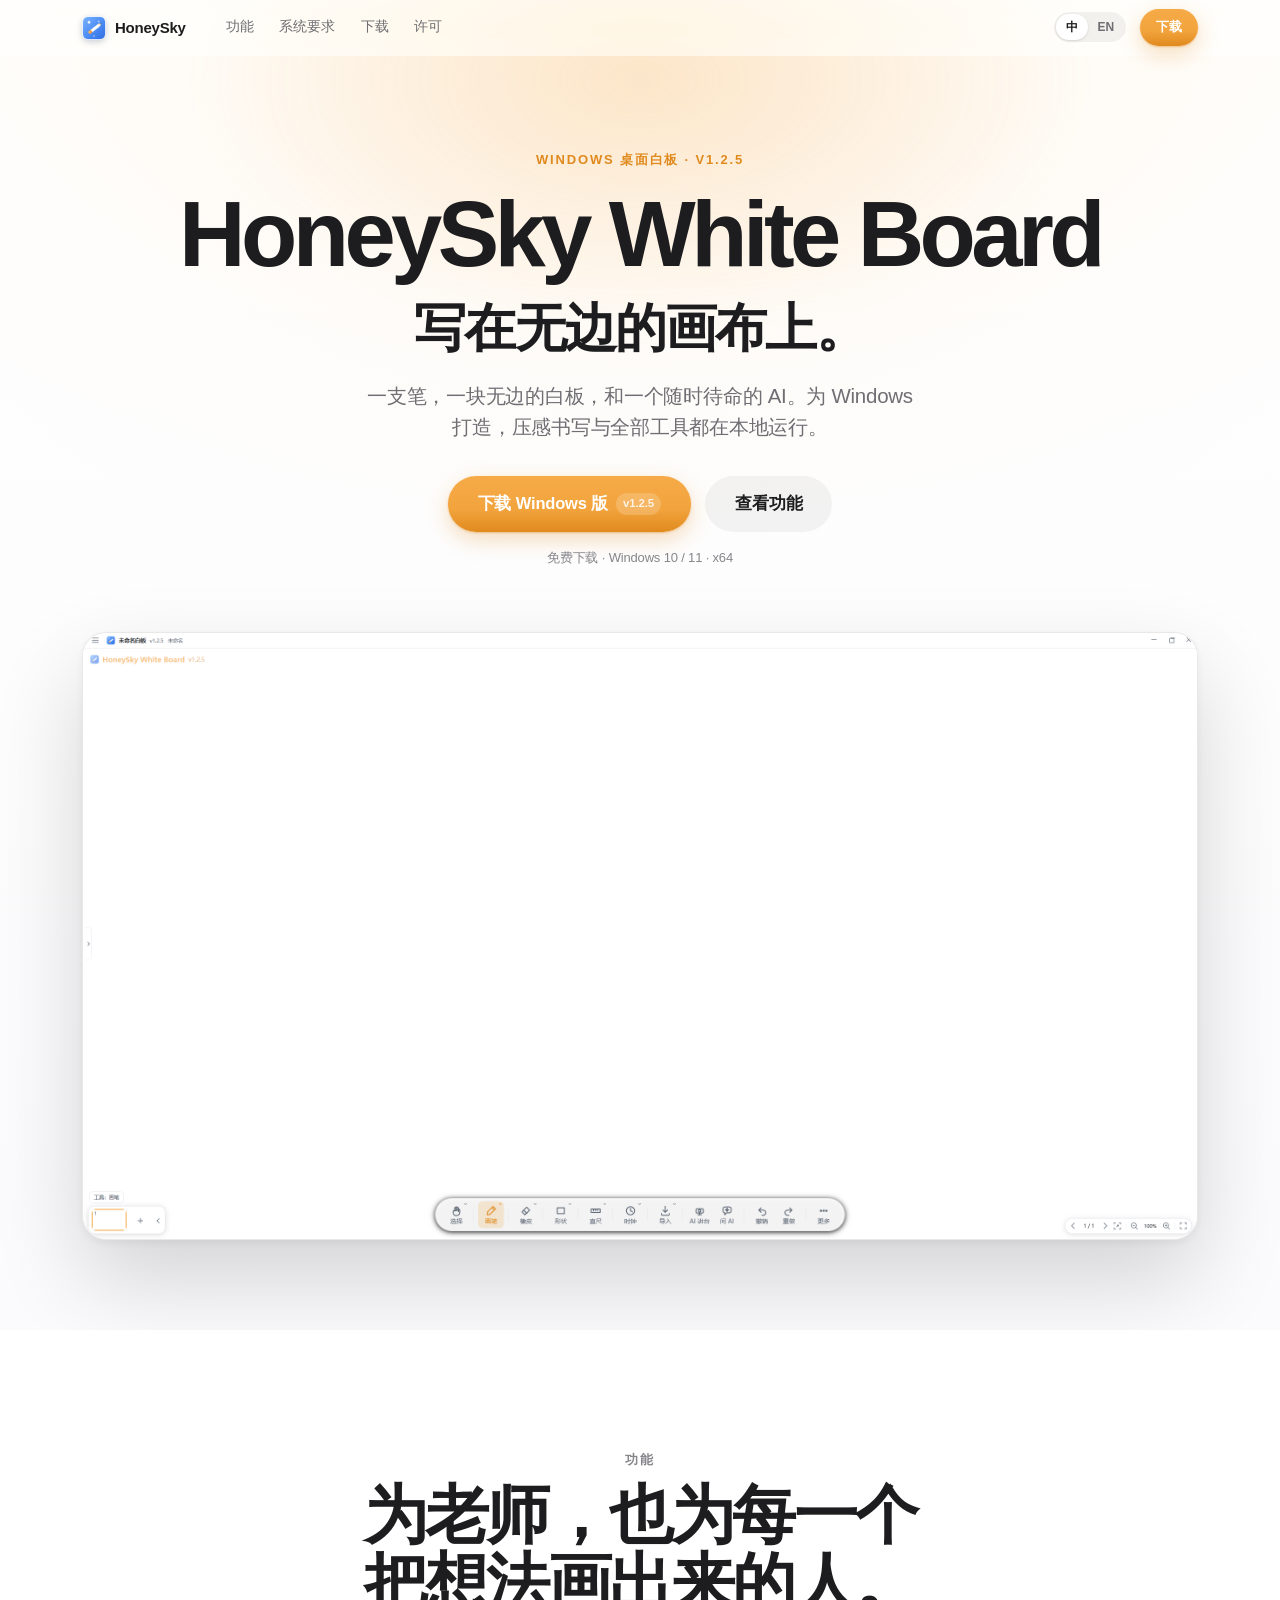
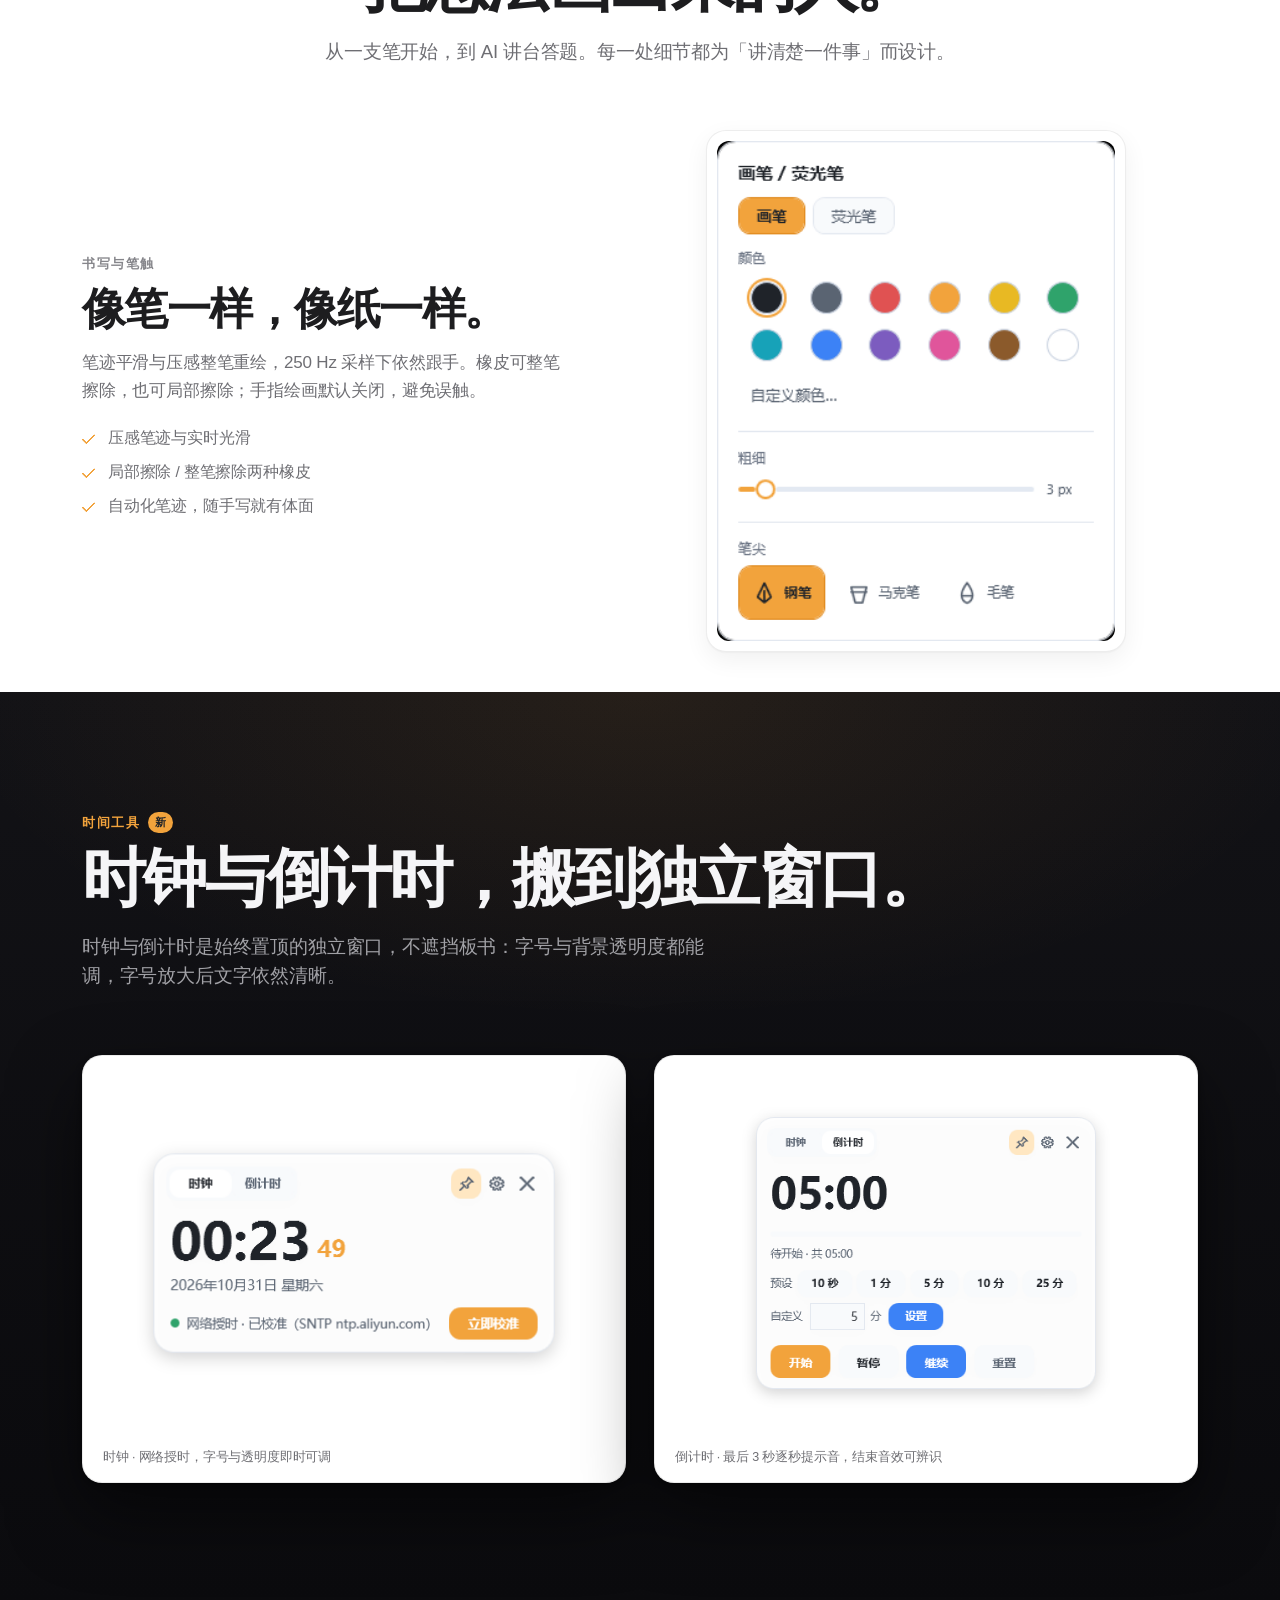
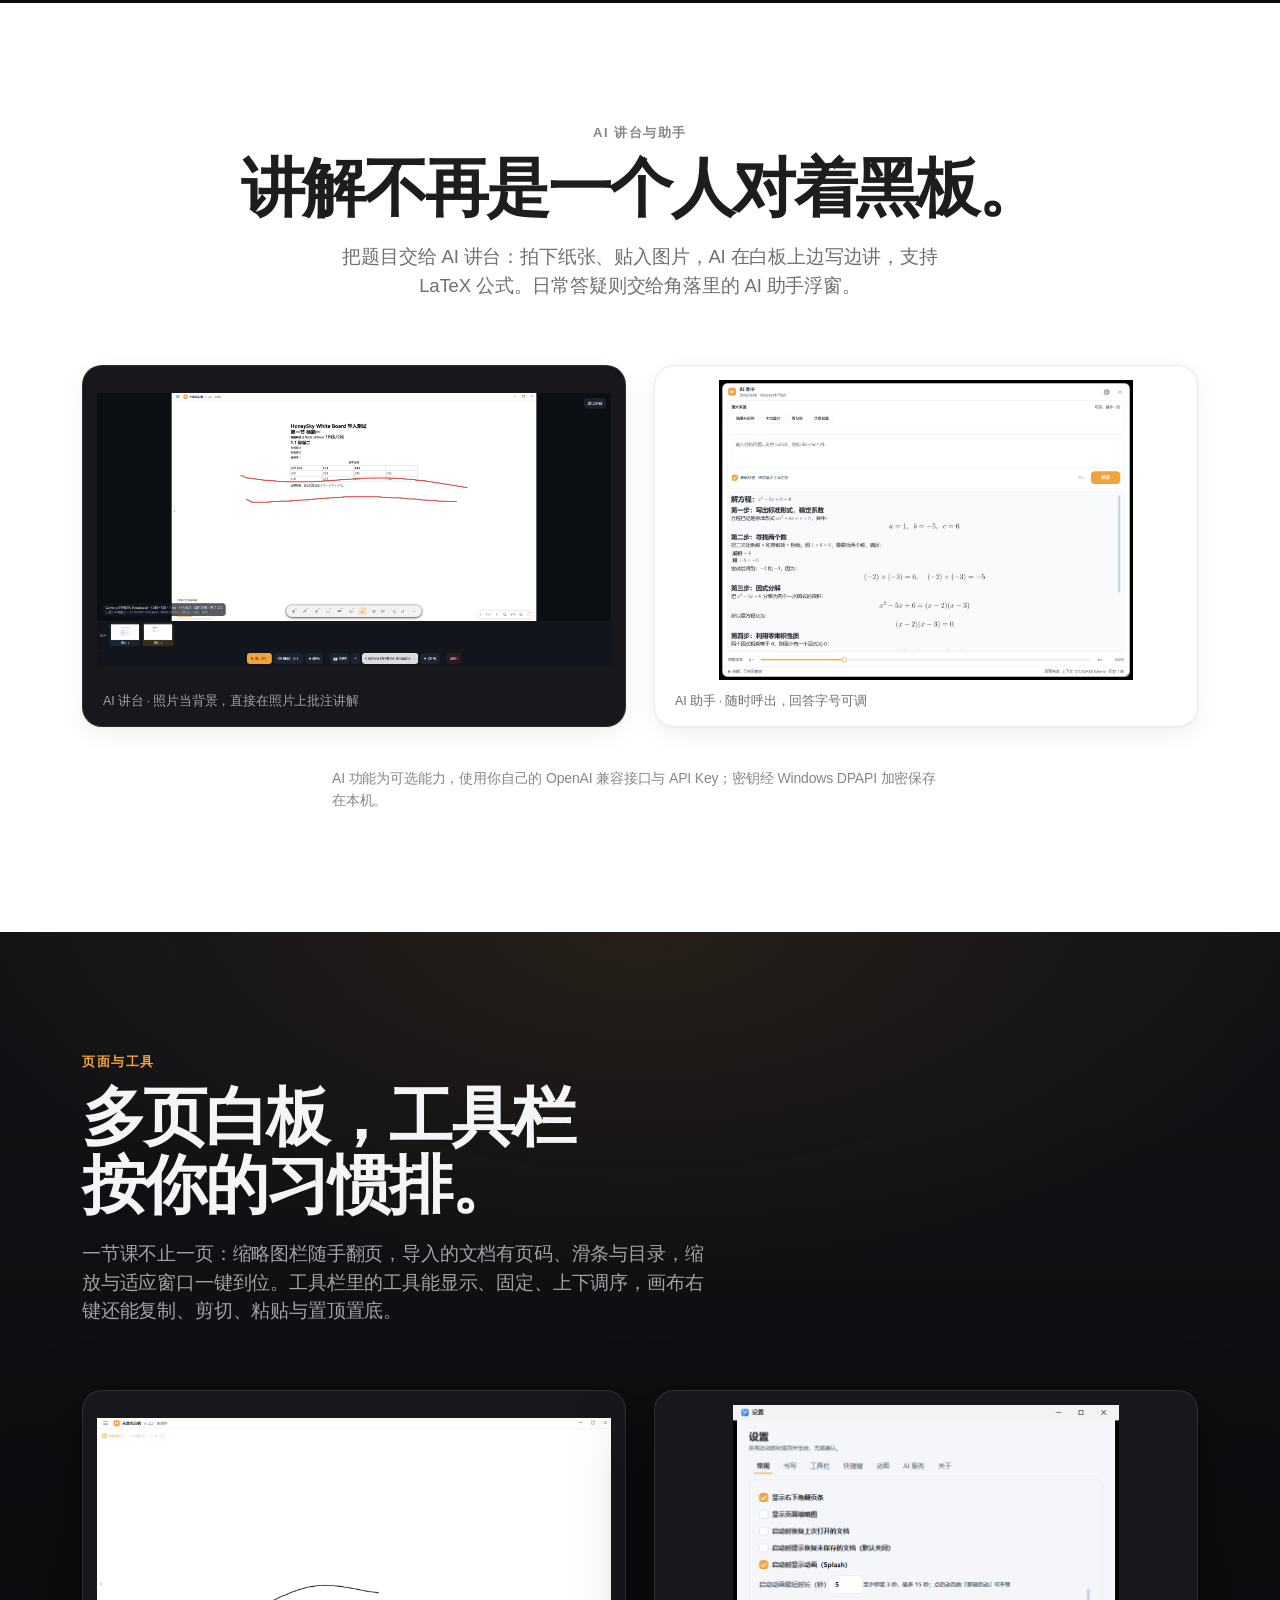
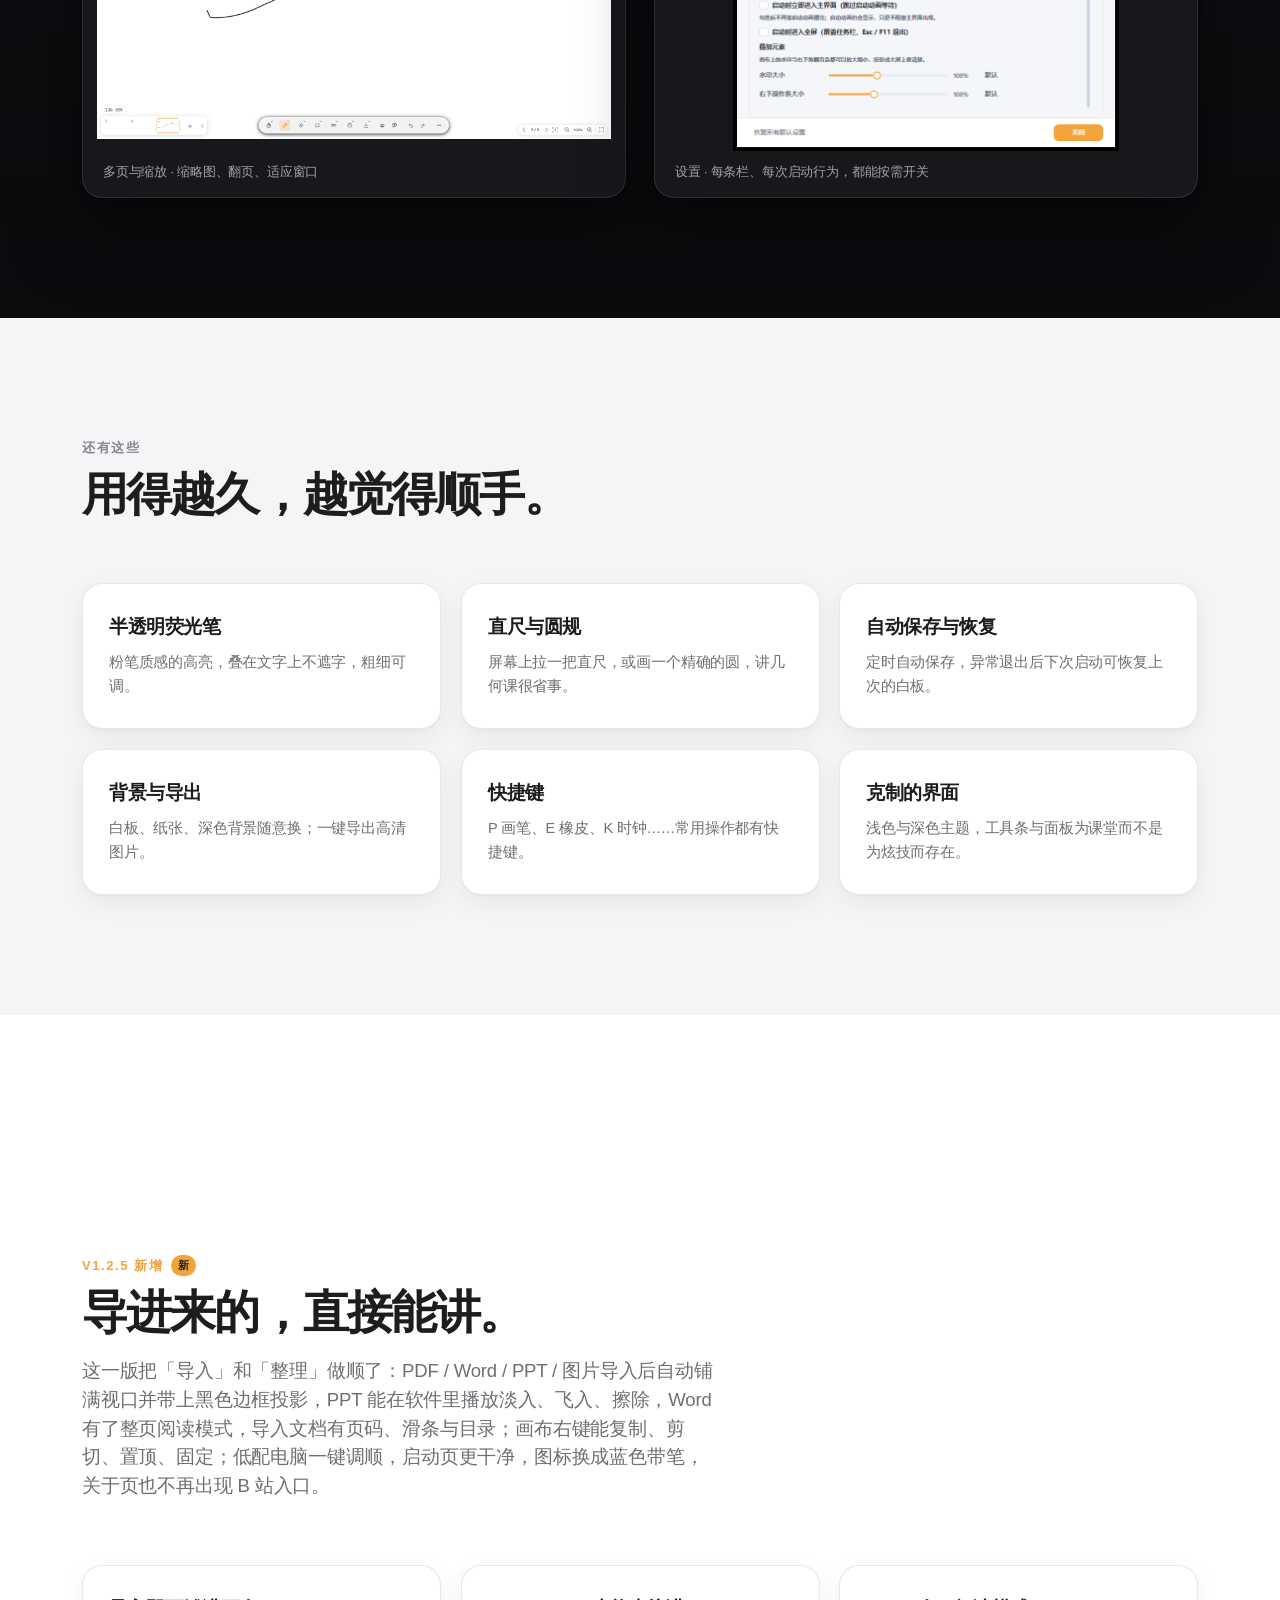
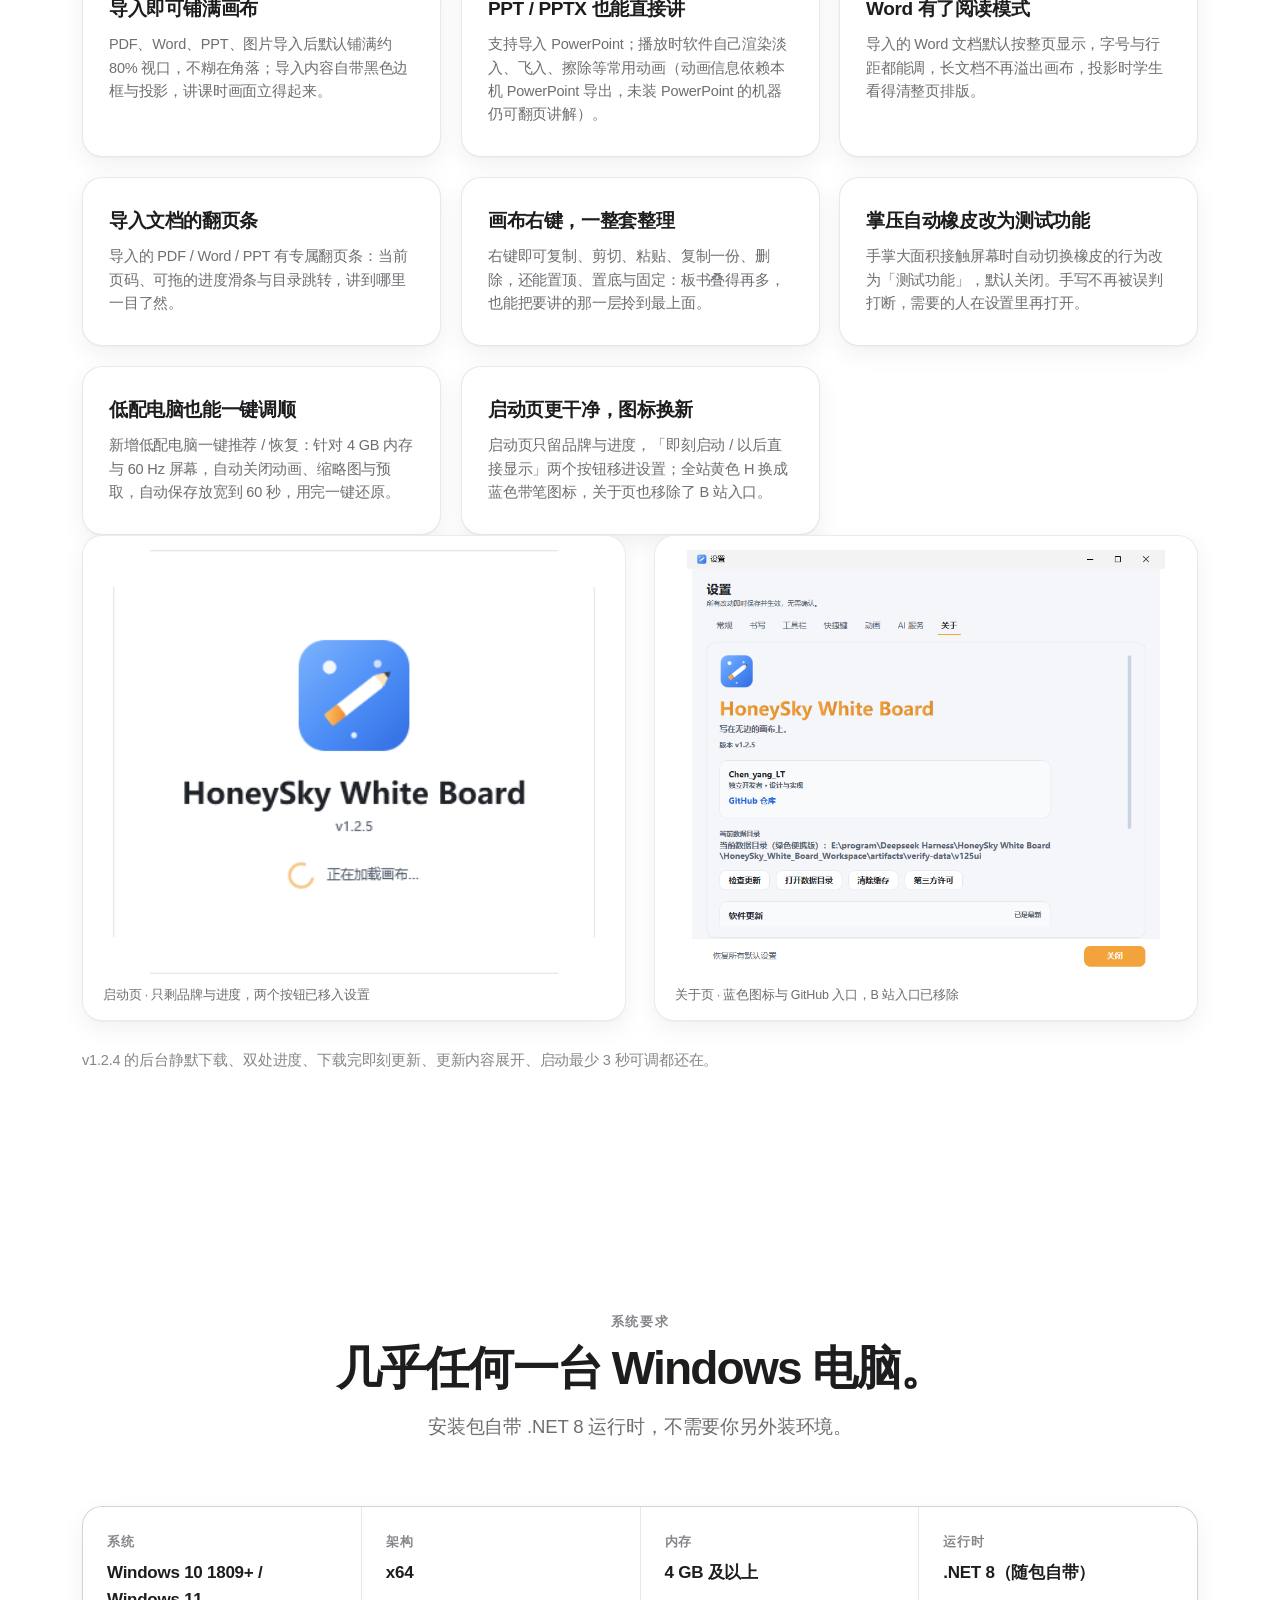
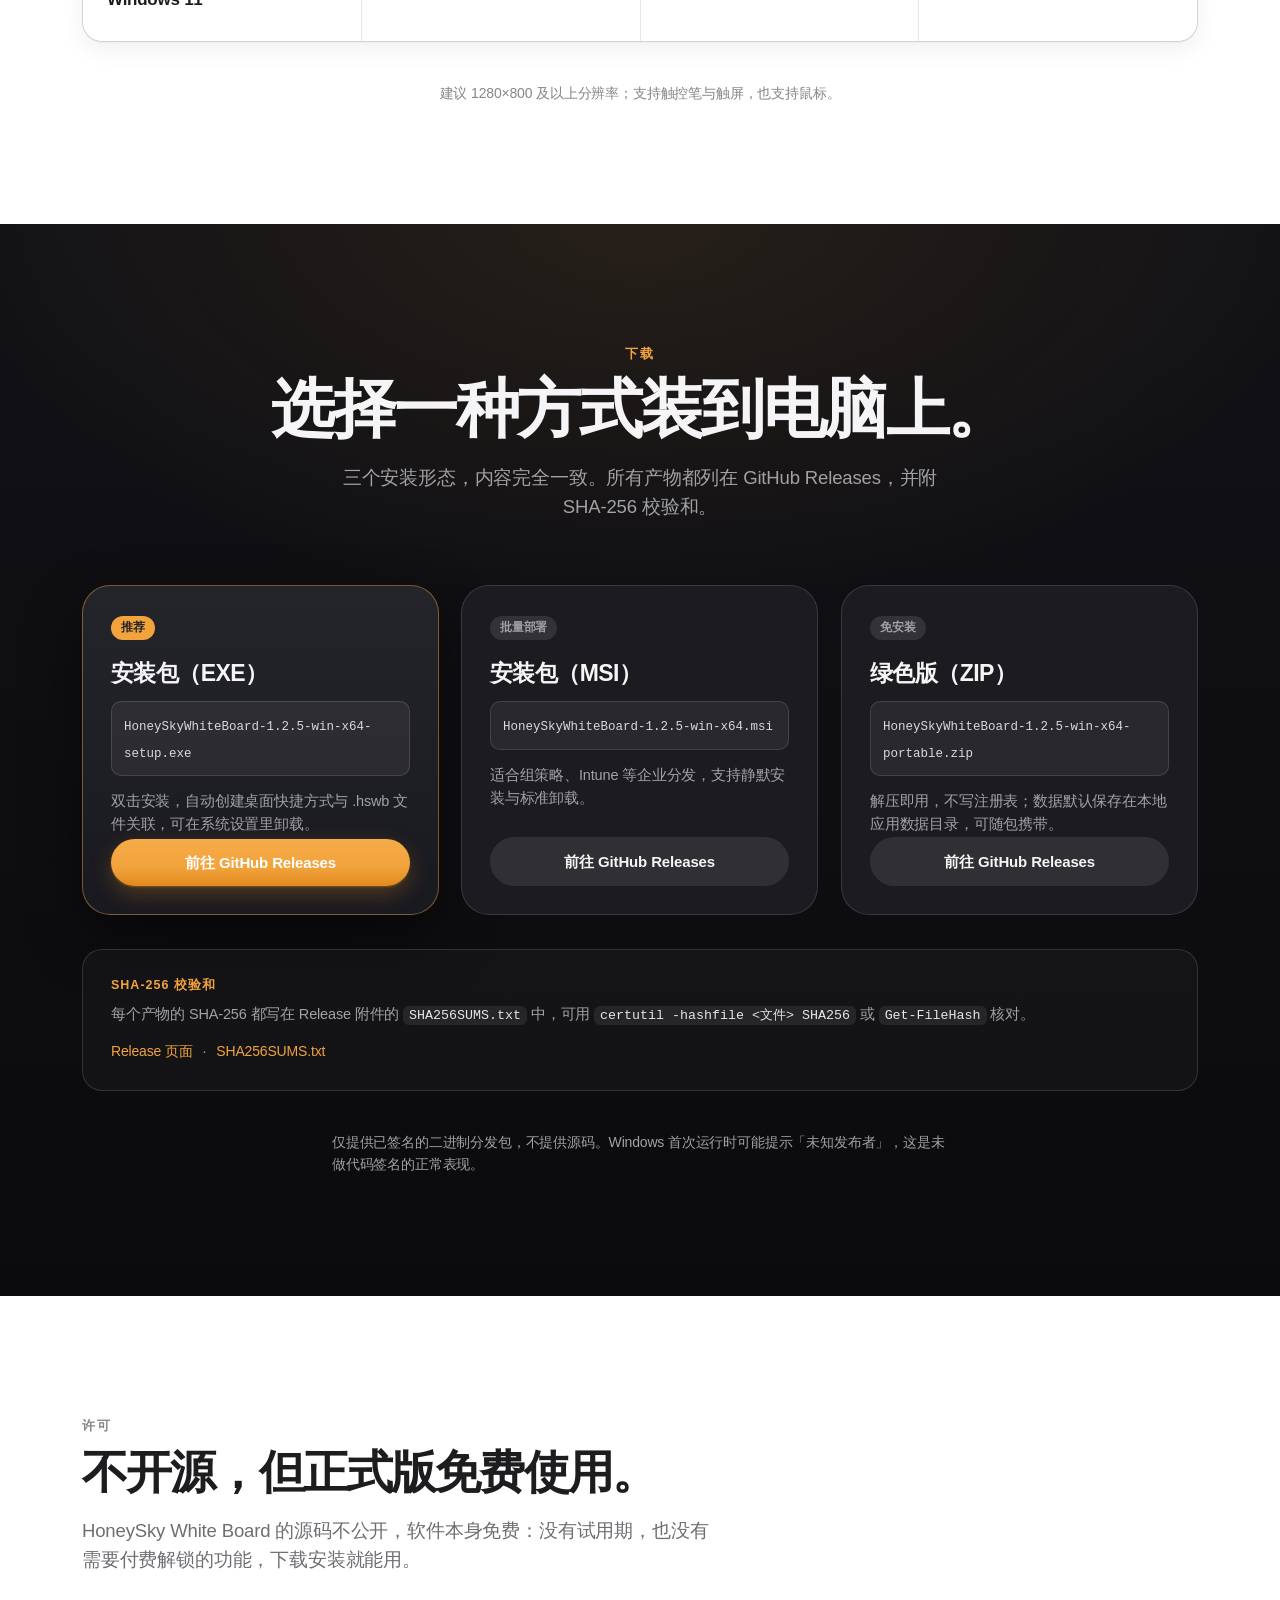
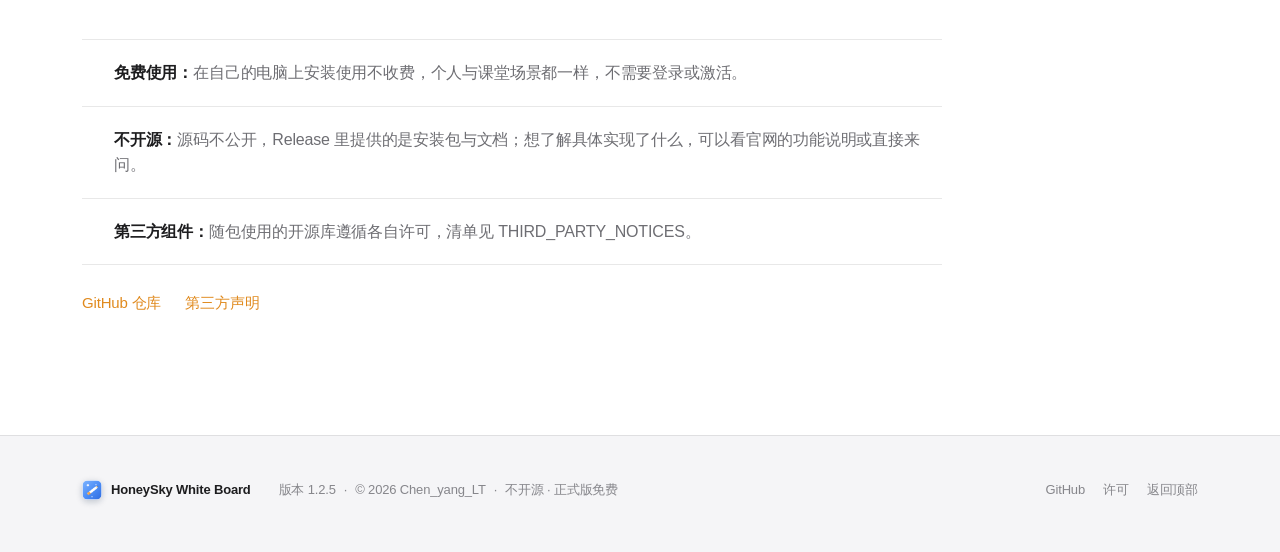
==== commit 746f9fd8: "HoneySky White Board v1.2.5 发布内容（不含源码）" ====
--- a/website/index.html
+++ b/website/index.html
@@ -4,12 +4,12 @@
 <meta charset="utf-8" />
 <meta name="viewport" content="width=device-width, initial-scale=1" />
 <title>HoneySky White Board — 写在无边的画布上</title>
-<meta name="description" content="HoneySky White Board 是为 Windows 打造的桌面白板：压感书写、尺规作图、时钟与倒计时独立窗口、浮动 Dock、文件导入背景、AI 讲台答题与 AI 助手。v1.2.4 更新包在后台静默下载、弹窗与关于页双处进度、下载完成即刻更新，启动动画最短 3 秒可调，免费下载。" />
+<meta name="description" content="HoneySky White Board 是为 Windows 打造的桌面白板：压感书写、尺规作图、时钟与倒计时独立窗口、浮动 Dock、文件导入背景、AI 讲台答题与 AI 助手。v1.2.5 导入 PDF / Word / PPT / 图片自动铺满视口并带黑色边框投影，PPT 可直接在软件内播放淡入/飞入/擦除，Word 有了整页阅读模式，画布右键能复制、置顶、固定，另有一键低配推荐与全新蓝色带笔图标，免费下载。" />
 <meta name="theme-color" content="#ffffff" />
 <meta property="og:title" content="HoneySky White Board" />
 <meta property="og:description" content="一支笔，一块无边的白板，和一个随时待命的 AI。" />
 <meta property="og:type" content="website" />
-<link rel="icon" href="data:image/svg+xml,%3Csvg xmlns='http://www.w3.org/2000/svg' viewBox='0 0 64 64'%3E%3Crect width='64' height='64' rx='16' fill='%23F2A33C'/%3E%3Ctext x='32' y='44' font-family='Segoe UI,Arial' font-size='34' font-weight='700' fill='%23fff' text-anchor='middle'%3EH%3C/text%3E%3C/svg%3E" />
+<link rel="icon" type="image/png" href="assets/img/icon-1024.png" />
 <link rel="stylesheet" href="assets/css/style.css" />
 </head>
 <body>
@@ -18,7 +18,7 @@
 <header class="nav" id="nav">
   <div class="nav__inner">
     <a class="brand" href="#top" aria-label="HoneySky White Board">
-      <span class="brand__mark" aria-hidden="true">H</span>
+      <img class="brand__mark" src="assets/img/icon-1024.png" alt="" width="24" height="24" aria-hidden="true" />
       <span class="brand__name">HoneySky</span>
     </a>
     <nav class="nav__links" aria-label="主导航">
@@ -43,14 +43,14 @@
   <section class="hero">
     <div class="hero__glow" aria-hidden="true"></div>
     <div class="wrap hero__inner">
-      <p class="hero__eyebrow" data-i18n="hero.eyebrow">Windows 桌面白板 · v1.2.4</p>
+      <p class="hero__eyebrow" data-i18n="hero.eyebrow">Windows 桌面白板 · v1.2.5</p>
       <h1 class="hero__title" data-i18n="hero.product">HoneySky White Board</h1>
       <p class="hero__tagline" data-i18n="hero.tagline">写在无边的画布上。</p>
       <p class="hero__lead" data-i18n="hero.lead">一支笔，一块无边的白板，和一个随时待命的 AI。为 Windows 打造，压感书写与全部工具都在本地运行。</p>
       <div class="hero__cta">
         <a class="btn btn--primary btn--lg" href="#download">
           <span data-i18n="hero.cta1">下载 Windows 版</span>
-          <span class="btn__meta">v1.2.4</span>
+          <span class="btn__meta">v1.2.5</span>
         </a>
         <a class="btn btn--ghost btn--lg" href="#features" data-i18n="hero.cta2">查看功能</a>
       </div>
@@ -59,7 +59,7 @@
 
     <div class="wrap hero__stage reveal">
       <figure class="shot shot--hero" data-shot data-ph="主界面截图 · hero-main.png（Lead 提供，≥1600px）">
-        <img src="assets/img/hero-main.png" alt="HoneySky White Board 主界面：无边画布上手写与图形，左上角是「图标 + 品牌字 + 版本号」水印，底部浮动 Dock、左下角页面缩略图条、右下角翻页条（含全屏按钮）与缩放条" width="1680" height="1050" fetchpriority="high" decoding="async" data-i18n-alt="img.hero" />
+        <img src="assets/img/hero-main.png" alt="HoneySky White Board v1.2.5 主界面：左上角蓝色带笔图标 + 品牌字 + 版本号水印，无边画布上手写与图形，底部浮动 Dock（画笔、橡皮、形状、直尺、时钟、导入、AI 讲台、问 AI），左下角页面缩略图条，右下角翻页条与缩放条" width="2560" height="1392" fetchpriority="high" decoding="async" data-i18n-alt="img.hero" />
       </figure>
     </div>
   </section>
@@ -140,7 +140,7 @@
         <header class="section__head section__head--left reveal">
           <p class="kicker kicker--honey" data-i18n="f4.kicker">页面与工具</p>
           <h2 class="display" data-i18n="f4.title">多页白板，工具栏按你的习惯排。</h2>
-          <p class="sub" data-i18n="f4.lead">一节课不止一页：缩略图栏随手翻页，缩放与适应窗口一键到位。工具栏里的工具能显示、固定、上下调序，快捷键也可改。</p>
+          <p class="sub" data-i18n="f4.lead">一节课不止一页：缩略图栏随手翻页，导入的文档有页码、滑条与目录，缩放与适应窗口一键到位。工具栏里的工具能显示、固定、上下调序，画布右键还能复制、剪切、粘贴与置顶置底。</p>
         </header>
         <div class="duo duo--dark duo--work">
           <figure class="shot shot--stage shot--framed" data-shot data-ph="多页与缩略图截图 · pages.png">
@@ -148,7 +148,7 @@
             <figcaption class="shot__cap" data-i18n="f4.cap1">多页与缩放 · 缩略图、翻页、适应窗口</figcaption>
           </figure>
           <figure class="shot shot--stage shot--framed" data-shot data-ph="设置与工具栏自定义截图 · settings.png">
-            <img src="assets/img/settings.png" alt="设置窗口的常规页（滚动到下半部分）：显示左侧页面栏、显示顶部栏（关闭即沉浸模式）、显示浮动工具条、显示左下角页面缩略图条（显示页数 3）、显示右下角翻页条、启动时恢复上次打开的文档、启动时提示恢复未保存的文档（默认关闭）、启动时显示动画（Splash）、启动时进入全屏（覆盖任务栏，Esc / F11 退出）" width="780" height="700" loading="lazy" decoding="async" data-i18n-alt="img.settings" />
+            <img src="assets/img/settings.png" alt="v1.2.5 设置窗口的常规页（滚动到下半部分）：启动时显示动画（Splash）与「启动时立即进入主界面（跳过启动动画等待）」开关，下方新增「叠加元素」区，水印大小与右下操作条大小两个滑块各显示 100% 与「默认」按钮，另有显示浮动工具条、页面缩略图条（显示页数 3）、翻页条、启动时进入全屏等开关" width="780" height="700" loading="lazy" decoding="async" data-i18n-alt="img.settings" />
             <figcaption class="shot__cap" data-i18n="f4.cap2">设置与工具栏 · 显示、固定、排序、快捷键</figcaption>
           </figure>
         </div>
@@ -174,41 +174,59 @@
     </section>
   </section>
 
-  <!-- ================= v1.2.4 新增 ================= -->
+  <!-- ================= v1.2.5 新增 ================= -->
   <section class="section section--light" id="whats-new">
     <div class="wrap">
       <header class="section__head section__head--left reveal">
-        <p class="kicker kicker--honey"><span data-i18n="f6.kicker">v1.2.4 新增</span><span class="badge" data-i18n="common.new">新</span></p>
-        <h2 class="display display--sm" data-i18n="f6.title">更新自己下，启动你说了算。</h2>
-        <p class="sub" data-i18n="f6.lead">这一版把「等」从更新和启动里拿掉了：检查到新版本就在后台静默下载，弹窗和「设置 → 关于」看到同一条进度；下载并校验完成后，关于页的「即刻更新」能直接安装；更新内容随时展开看，正停在关于页时不再弹窗打断。启动页默认至少停 3 秒，时长可调，也能「即刻启动」直接进。</p>
+        <p class="kicker kicker--honey"><span data-i18n="f6.kicker">v1.2.5 新增</span><span class="badge" data-i18n="common.new">新</span></p>
+        <h2 class="display display--sm" data-i18n="f6.title">导进来的，直接能讲。</h2>
+        <p class="sub" data-i18n="f6.lead">这一版把「导入」和「整理」做顺了：PDF / Word / PPT / 图片导入后自动铺满视口并带上黑色边框投影，PPT 能在软件里播放淡入、飞入、擦除，Word 有了整页阅读模式，导入文档有页码、滑条与目录；画布右键能复制、剪切、置顶、固定；低配电脑一键调顺，启动页更干净，图标换成蓝色带笔，关于页也不再出现 B 站入口。</p>
       </header>
       <div class="cards">
         <article class="card reveal">
-          <h3 data-i18n="n1.title">更新包在后台自己下</h3>
-          <p data-i18n="n1.body">检查到新版本后立刻在后台开始下载，不需要再确认；界面显示已下载/总大小、百分比与速度，进度至少每 200ms 刷新一次。支持断点续传，直连失败会自动换镜像源。</p>
-        </article>
-        <article class="card reveal">
-          <h3 data-i18n="n2.title">两个地方，同一条进度</h3>
-          <p data-i18n="n2.body">更新弹窗和「设置 → 关于」里的软件更新卡片显示同一条下载：关掉弹窗下载不会停，重新打开弹窗或切到关于页，看到的就是当前进度。</p>
-        </article>
-        <article class="card reveal">
-          <h3 data-i18n="n3.title">下载完，在关于页点「即刻更新」</h3>
-          <p data-i18n="n3.body">下载完成并通过 SHA-256 校验后，「即刻更新」才可点。确认后走正常的关闭流程（未保存文档的保存提示仍然保留），由安装包接管更新，装完重新打开白板。</p>
-        </article>
-        <article class="card reveal">
-          <h3 data-i18n="n4.title">更新内容能展开看</h3>
-          <p data-i18n="n4.body">Release 说明在更新弹窗和关于页都能展开阅读，先看清这一版改了什么，再决定是现在更新还是稍后再说。</p>
-        </article>
-        <article class="card reveal">
-          <h3 data-i18n="n5.title">停在关于页时不弹窗</h3>
-          <p data-i18n="n5.body">正在「设置 → 关于」看版本信息时，检查到新版本只在该页显示进度和更新内容，不会弹窗打断；离开关于页之后再按常规弹窗提示。</p>
-        </article>
-        <article class="card reveal">
-          <h3 data-i18n="n6.title">启动至少 3 秒，也能即刻启动</h3>
-          <p data-i18n="n6.body">启动页默认至少停留 3 秒，可在「设置 → 常规」调到 3–15 秒。不想等就点「即刻启动」直接进主界面，旁边「以后直接启动」勾选后下次不再显示启动页。</p>
-        </article>
-      </div>
-      <p class="sub new-history" data-i18n="f6.history">v1.2.3 的讲台旋转、触摸书写更跟手、双指缩放与掌压橡皮、导入翻页优化、Dock 放大与名称显示都还在。</p>
+          <h3 data-i18n="n1.title">导入即可铺满画布</h3>
+          <p data-i18n="n1.body">PDF、Word、PPT、图片导入后默认铺满约 80% 视口，不糊在角落；导入内容自带黑色边框与投影，讲课时画面立得起来。</p>
+        </article>
+        <article class="card reveal">
+          <h3 data-i18n="n2.title">PPT / PPTX 也能直接讲</h3>
+          <p data-i18n="n2.body">支持导入 PowerPoint；播放时软件自己渲染淡入、飞入、擦除等常用动画（动画信息依赖本机 PowerPoint 导出，未装 PowerPoint 的机器仍可翻页讲解）。</p>
+        </article>
+        <article class="card reveal">
+          <h3 data-i18n="n3.title">Word 有了阅读模式</h3>
+          <p data-i18n="n3.body">导入的 Word 文档默认按整页显示，字号与行距都能调，长文档不再溢出画布，投影时学生看得清整页排版。</p>
+        </article>
+        <article class="card reveal">
+          <h3 data-i18n="n4.title">导入文档的翻页条</h3>
+          <p data-i18n="n4.body">导入的 PDF / Word / PPT 有专属翻页条：当前页码、可拖的进度滑条与目录跳转，讲到哪里一目了然。</p>
+        </article>
+        <article class="card reveal">
+          <h3 data-i18n="n5.title">画布右键，一整套整理</h3>
+          <p data-i18n="n5.body">右键即可复制、剪切、粘贴、复制一份、删除，还能置顶、置底与固定：板书叠得再多，也能把要讲的那一层拎到最上面。</p>
+        </article>
+        <article class="card reveal">
+          <h3 data-i18n="n6.title">掌压自动橡皮改为测试功能</h3>
+          <p data-i18n="n6.body">手掌大面积接触屏幕时自动切换橡皮的行为改为「测试功能」，默认关闭。手写不再被误判打断，需要的人在设置里再打开。</p>
+        </article>
+        <article class="card reveal">
+          <h3 data-i18n="n7.title">低配电脑也能一键调顺</h3>
+          <p data-i18n="n7.body">新增低配电脑一键推荐 / 恢复：针对 4 GB 内存与 60 Hz 屏幕，自动关闭动画、缩略图与预取，自动保存放宽到 60 秒，用完一键还原。</p>
+        </article>
+        <article class="card reveal">
+          <h3 data-i18n="n8.title">启动页更干净，图标换新</h3>
+          <p data-i18n="n8.body">启动页只留品牌与进度，「即刻启动 / 以后直接显示」两个按钮移进设置；全站黄色 H 换成蓝色带笔图标，关于页也移除了 B 站入口。</p>
+        </article>
+      </div>
+      <div class="duo duo--v125 reveal">
+        <figure class="shot shot--canvas shot--framed" data-shot data-ph="启动页截图 · splash.png">
+          <img src="assets/img/splash.png" alt="v1.2.5 启动页：蓝色带笔图标、HoneySky White Board 与 v1.2.5，橙色进度圈与「正在加载画布…」，只剩品牌与进度，没有「即刻启动 / 以后直接显示」按钮" width="392" height="344" loading="lazy" decoding="async" data-i18n-alt="img.splash" />
+          <figcaption class="shot__cap" data-i18n="f6.cap1">启动页 · 只剩品牌与进度，两个按钮已移入设置</figcaption>
+        </figure>
+        <figure class="shot shot--canvas shot--framed" data-shot data-ph="关于页截图 · about.png">
+          <img src="assets/img/about.png" alt="v1.2.5 设置 → 关于页：56px 蓝色带笔图标、HoneySky White Board 品牌字扫光与 v1.2.5，作者卡片只保留 GitHub 仓库入口，另有检查更新、打开数据目录、清除缓存、第三方许可与软件更新卡" width="780" height="692" loading="lazy" decoding="async" data-i18n-alt="img.about" />
+          <figcaption class="shot__cap" data-i18n="f6.cap2">关于页 · 蓝色图标与 GitHub 入口，B 站入口已移除</figcaption>
+        </figure>
+      </div>
+      <p class="sub new-history" data-i18n="f6.history">v1.2.4 的后台静默下载、双处进度、下载完即刻更新、更新内容展开、启动最少 3 秒可调都还在。</p>
     </div>
   </section>
 
@@ -242,21 +260,21 @@
         <article class="dl-card dl-card--featured reveal">
           <p class="dl-card__tag" data-i18n="dl.tag1">推荐</p>
           <h3 data-i18n="dl.c1.title">安装包（EXE）</h3>
-          <p class="dl-card__file"><code>HoneySkyWhiteBoard-1.2.4-win-x64-setup.exe</code></p>
+          <p class="dl-card__file"><code>HoneySkyWhiteBoard-1.2.5-win-x64-setup.exe</code></p>
           <p class="dl-card__body" data-i18n="dl.c1.body">双击安装，自动创建桌面快捷方式与 .hswb 文件关联，可在系统设置里卸载。</p>
           <a class="btn btn--primary btn--block" href="https://github.com/ChenyangLT/HoneySky-White-Board/releases/latest" rel="noopener" data-i18n="dl.get">前往 GitHub Releases</a>
         </article>
         <article class="dl-card reveal">
           <p class="dl-card__tag dl-card__tag--muted" data-i18n="dl.tag2">批量部署</p>
           <h3 data-i18n="dl.c2.title">安装包（MSI）</h3>
-          <p class="dl-card__file"><code>HoneySkyWhiteBoard-1.2.4-win-x64.msi</code></p>
+          <p class="dl-card__file"><code>HoneySkyWhiteBoard-1.2.5-win-x64.msi</code></p>
           <p class="dl-card__body" data-i18n="dl.c2.body">适合组策略、Intune 等企业分发，支持静默安装与标准卸载。</p>
           <a class="btn btn--ghost btn--block" href="https://github.com/ChenyangLT/HoneySky-White-Board/releases/latest" rel="noopener" data-i18n="dl.get">前往 GitHub Releases</a>
         </article>
         <article class="dl-card reveal">
           <p class="dl-card__tag dl-card__tag--muted" data-i18n="dl.tag3">免安装</p>
           <h3 data-i18n="dl.c3.title">绿色版（ZIP）</h3>
-          <p class="dl-card__file"><code>HoneySkyWhiteBoard-1.2.4-win-x64-portable.zip</code></p>
+          <p class="dl-card__file"><code>HoneySkyWhiteBoard-1.2.5-win-x64-portable.zip</code></p>
           <p class="dl-card__body" data-i18n="dl.c3.body">解压即用，不写注册表；数据默认保存在本地应用数据目录，可随包携带。</p>
           <a class="btn btn--ghost btn--block" href="https://github.com/ChenyangLT/HoneySky-White-Board/releases/latest" rel="noopener" data-i18n="dl.get">前往 GitHub Releases</a>
         </article>
@@ -300,11 +318,11 @@
 <footer class="footer">
   <div class="wrap footer__inner">
     <div class="footer__brand">
-      <span class="brand__mark brand__mark--sm" aria-hidden="true">H</span>
+      <img class="brand__mark brand__mark--sm" src="assets/img/icon-1024.png" alt="" width="20" height="20" aria-hidden="true" />
       <span>HoneySky White Board</span>
     </div>
     <p class="footer__meta">
-      <span data-i18n="foot.version">版本 1.2.4</span>
+      <span data-i18n="foot.version">版本 1.2.5</span>
       <span aria-hidden="true">·</span>
       <span data-i18n="foot.copy">© 2026 Chen_yang_LT</span>
       <span aria-hidden="true">·</span>
--- a/website/assets/css/style.css
+++ b/website/assets/css/style.css
@@ -160,16 +160,14 @@
   width: 24px;
   height: 24px;
   border-radius: 7px;
-  background: linear-gradient(160deg, #f7b45a, var(--honey) 55%, var(--honey-strong));
-  color: #fff;
-  font-size: 14px;
-  font-weight: 700;
-  line-height: 24px;
-  text-align: center;
-  box-shadow: 0 2px 6px rgba(224, 138, 30, 0.35);
-}
-
-.brand__mark--sm { width: 20px; height: 20px; line-height: 20px; font-size: 12px; border-radius: 6px; }
+  /* v1.2.5：品牌图统一为 assets/img/icon-1024.png（蓝色带笔图标），不再用蜂蜜色底 + 白 H */
+  display: block;
+  flex: 0 0 auto;
+  object-fit: cover;
+  box-shadow: 0 2px 6px rgba(15, 35, 70, 0.22);
+}
+
+.brand__mark--sm { width: 20px; height: 20px; border-radius: 6px; }
 
 .nav__links {
   display: flex;
@@ -644,13 +642,16 @@
    在白画布截图上完全看不出来，两列仍然等高、图注对齐。 */
 .duo--time .shot { --shot-ar: 1.27; }
 
+/* v1.2.5：启动页 440×392 与关于页 780×700 比例接近（约 1.12），同一画框比例即可，contain 不裁切 */
+.duo--v125 .shot { --shot-ar: 1.12; }
+
 .cards {
   display: grid;
   grid-template-columns: repeat(3, minmax(0, 1fr));
   gap: 20px;
 }
 
-/* v1.2.4 新增区块是 6 张卡，直接用上面的 3 列（3+3）；≤1024 / ≤768 的媒体查询会改成 2 列 / 1 列。 */
+/* v1.2.5 新增区块是 8 张卡，直接用上面的 3 列（3+3+2）；≤1024 / ≤768 的媒体查询会改成 2 列 / 1 列。 */
 
 /* 卡片下方的一行历史说明：比 .sub 更小更淡，靠左对齐。 */
 .new-history { margin-top: 28px; font-size: 14.5px; line-height: 1.6; color: var(--ink-3); max-width: 46em; }
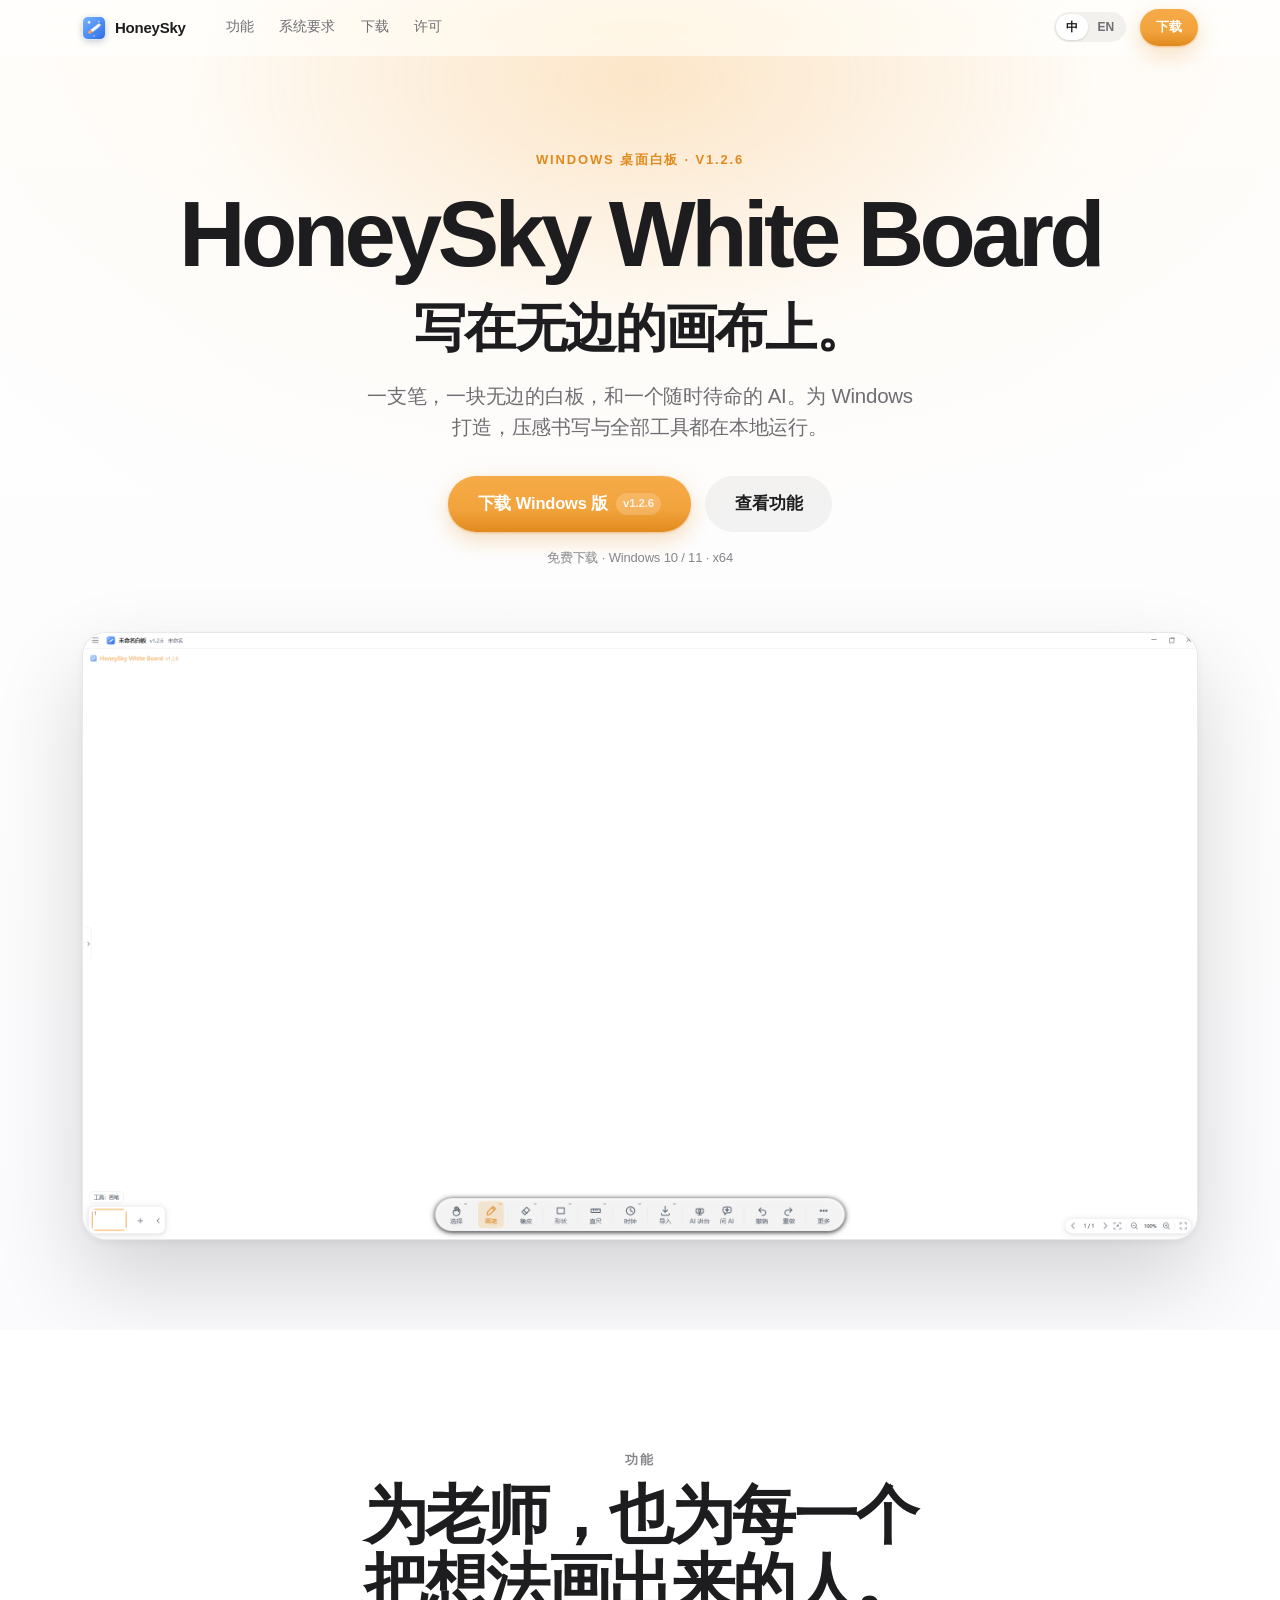
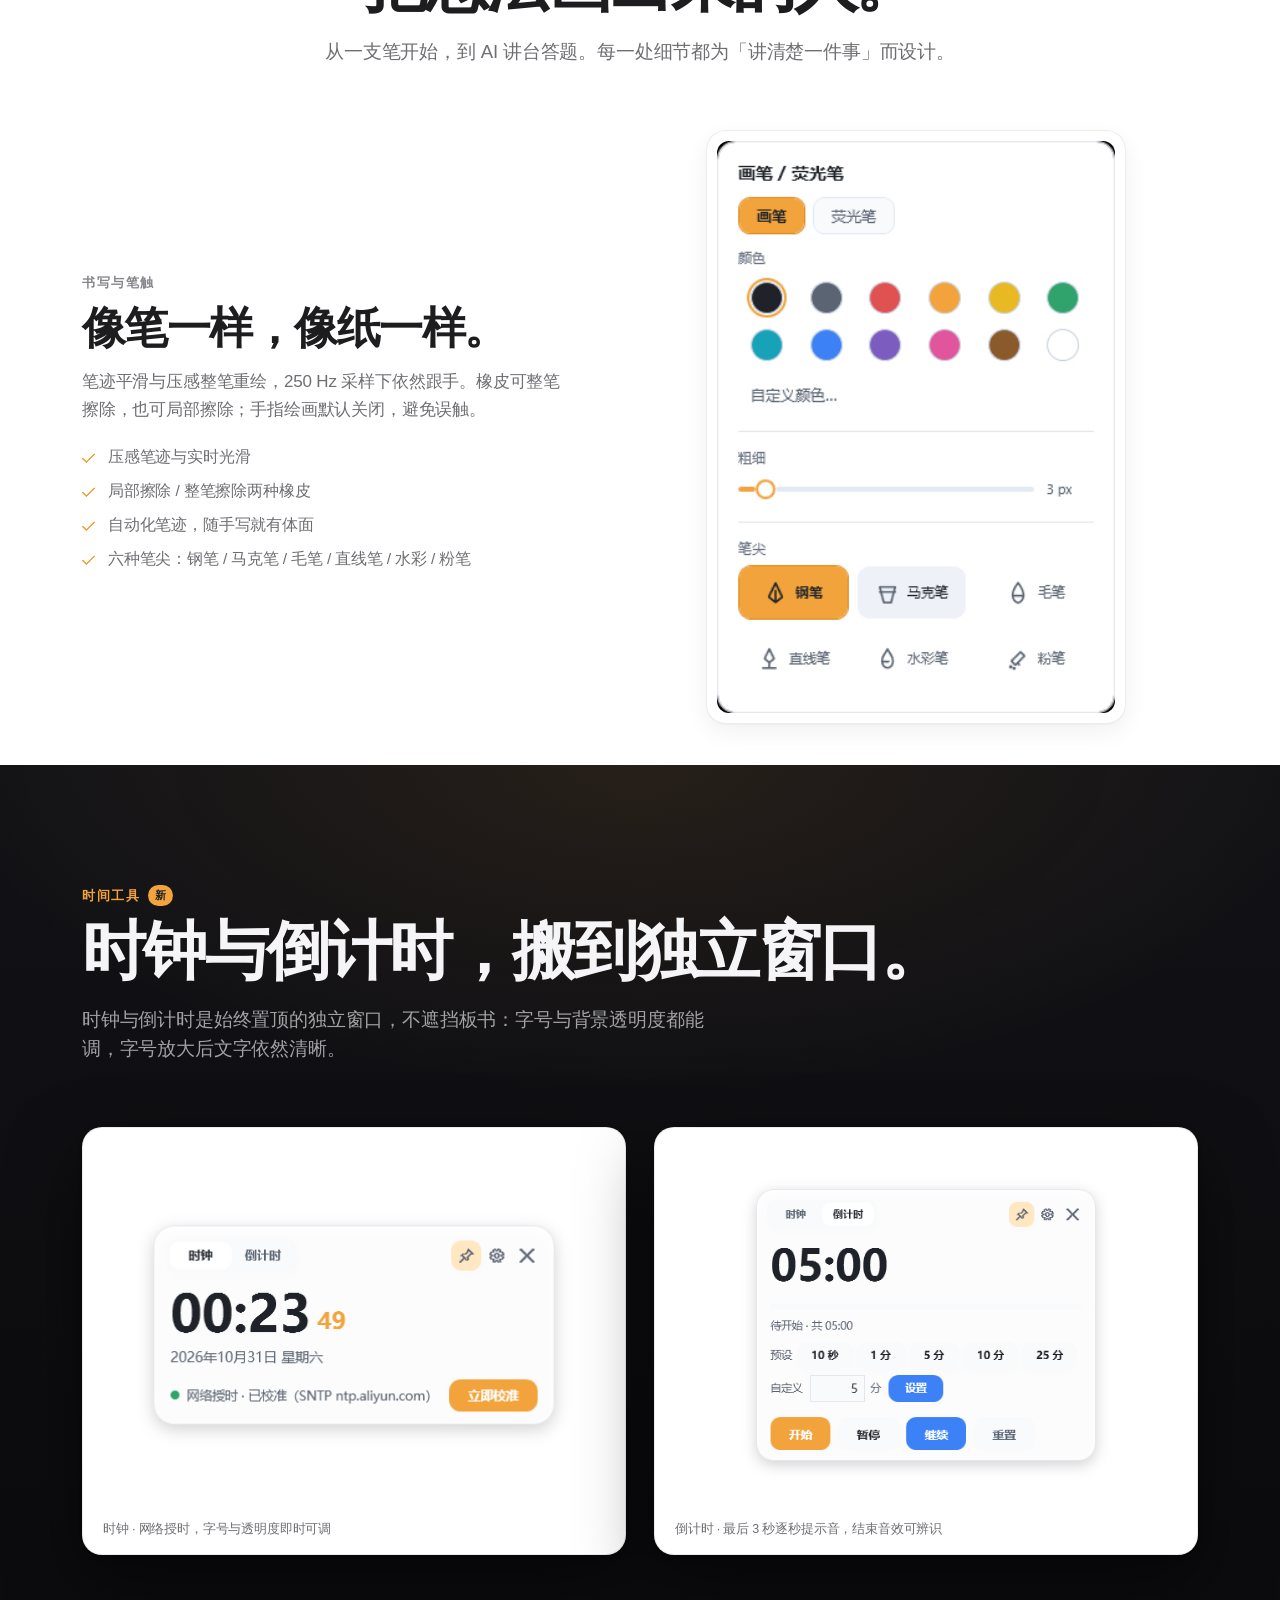
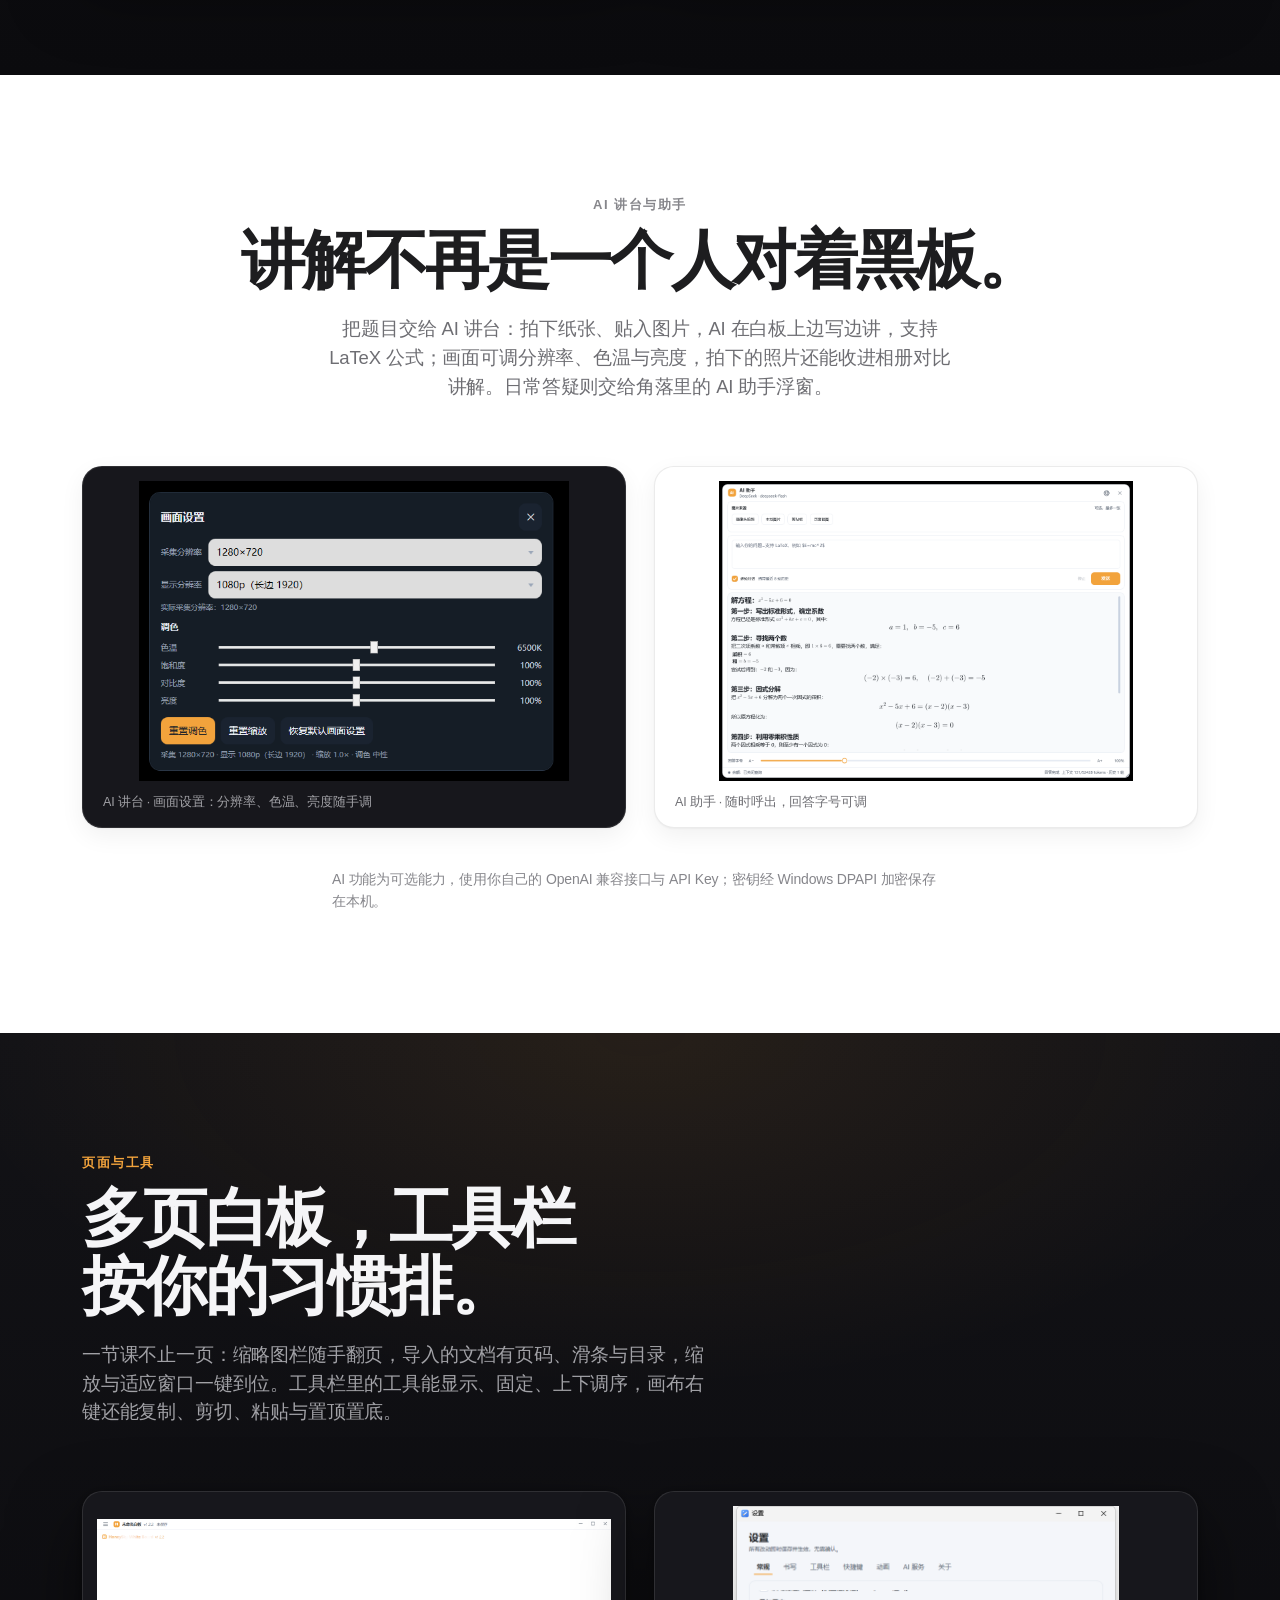
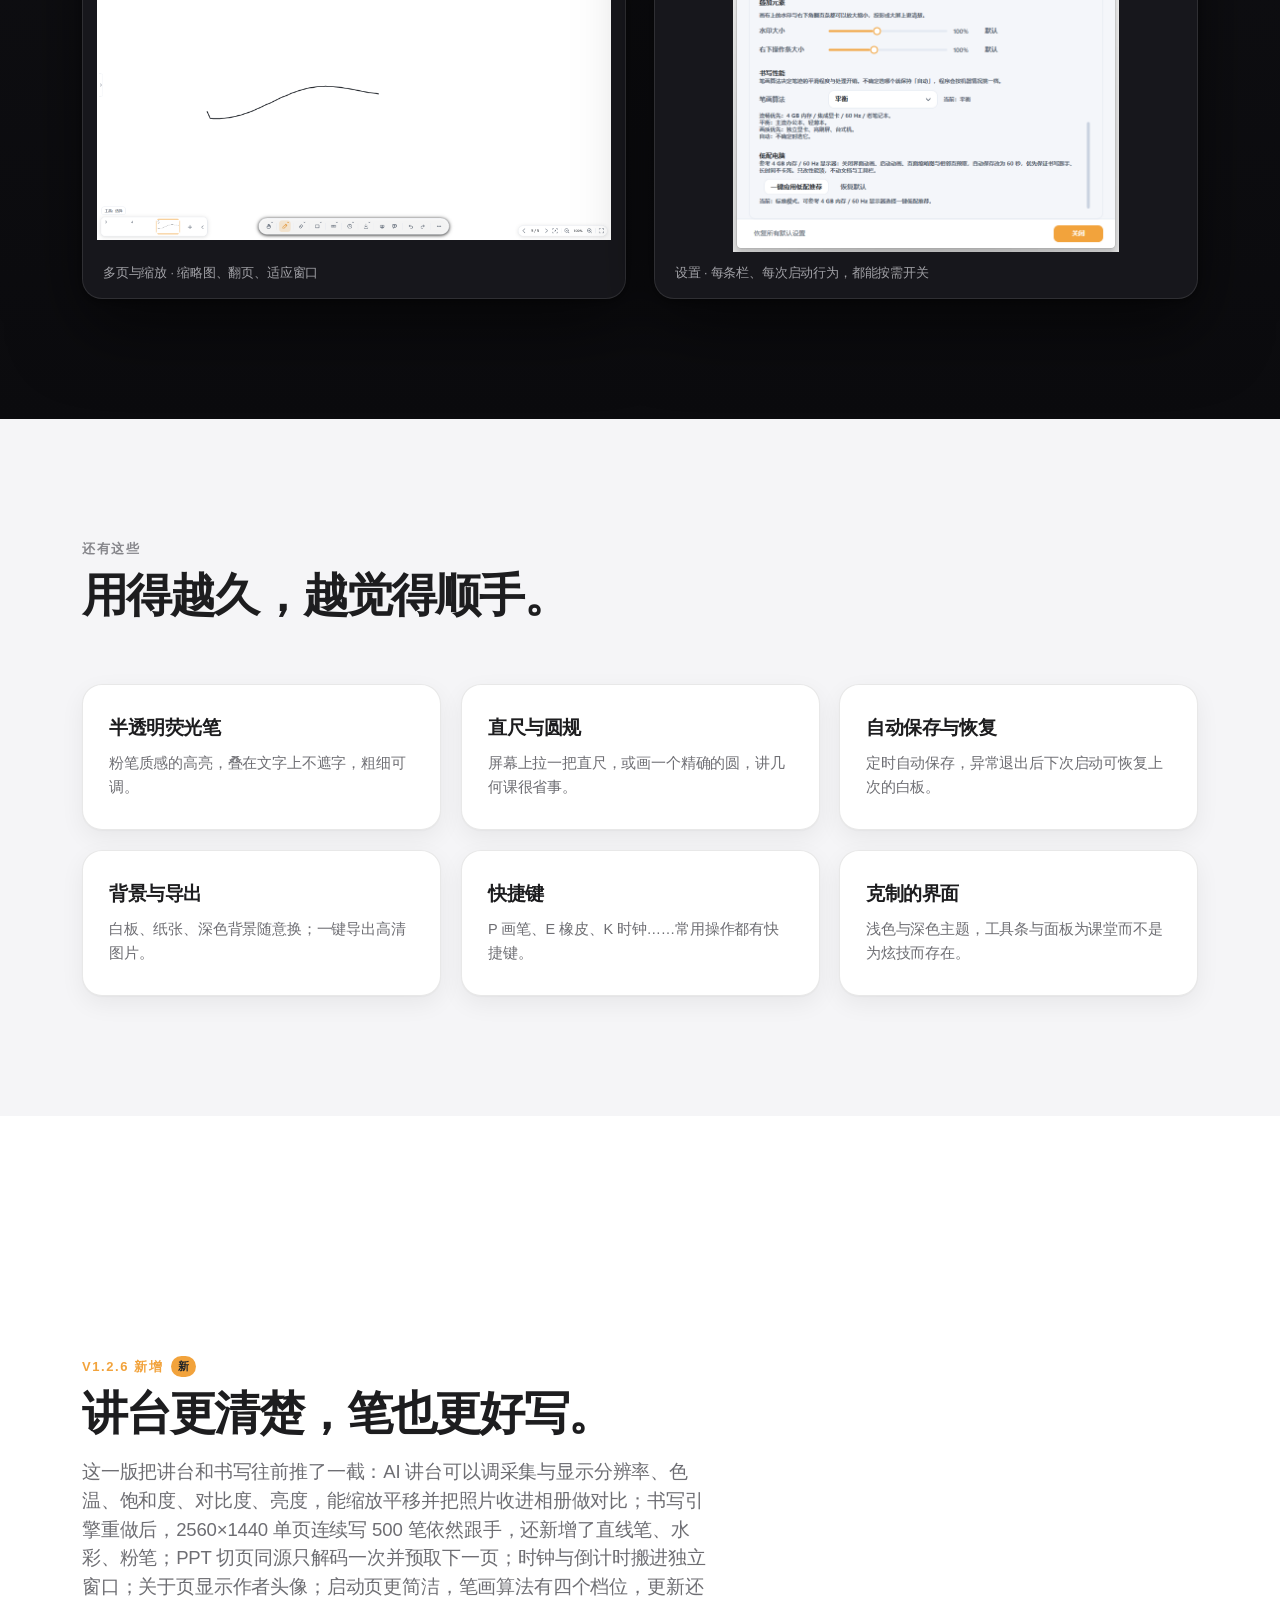
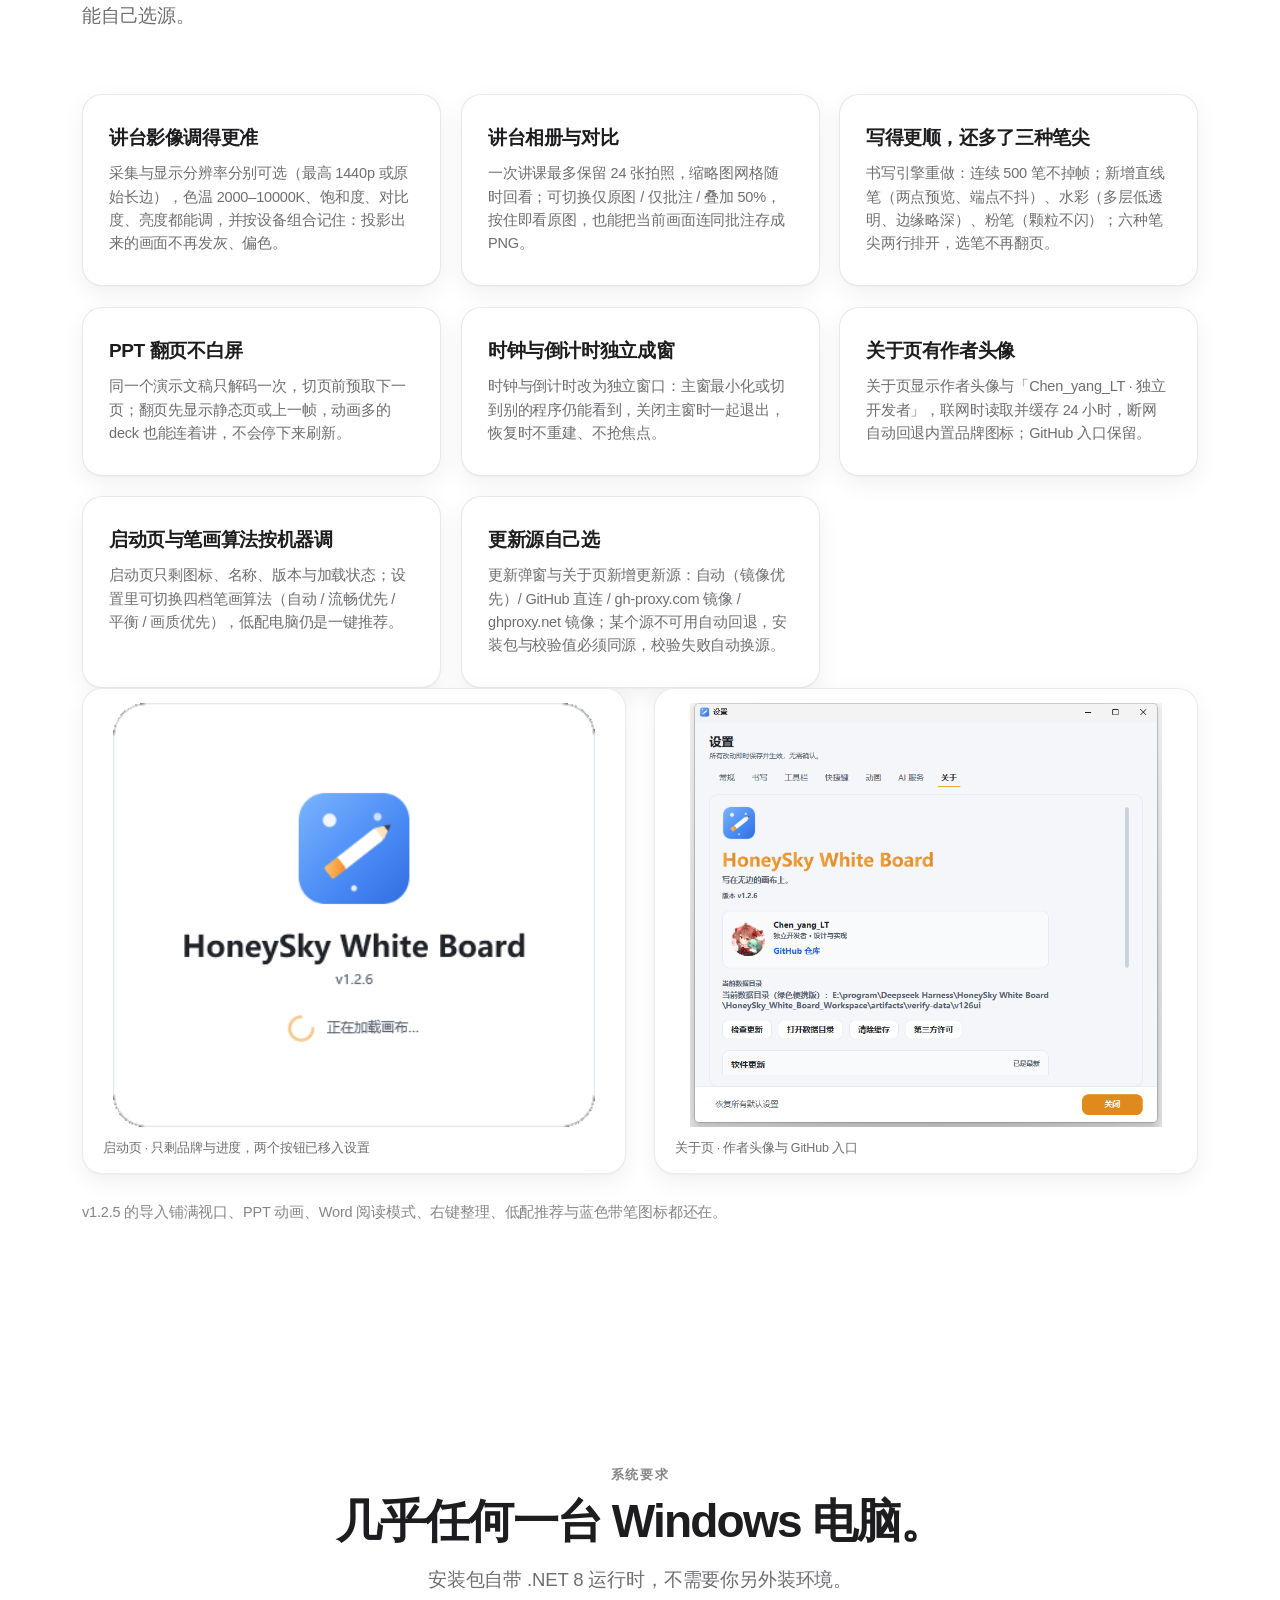
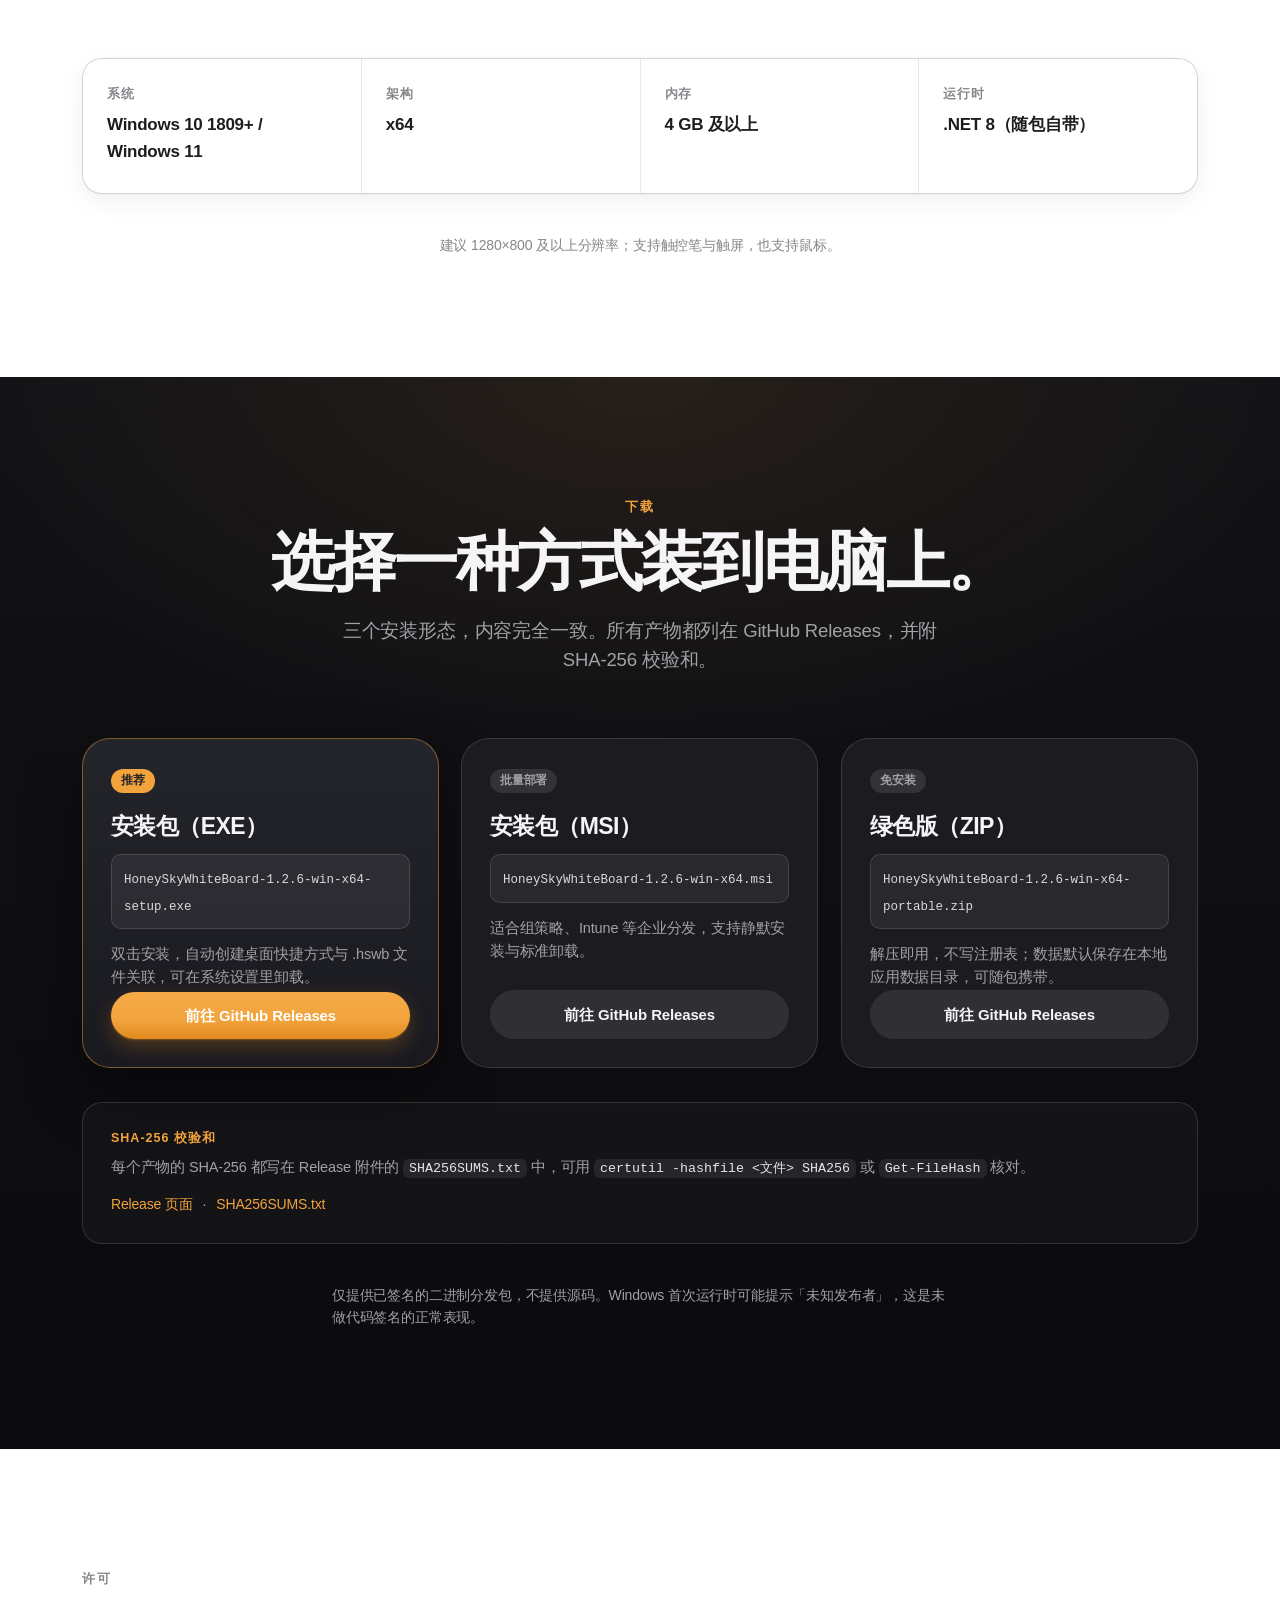
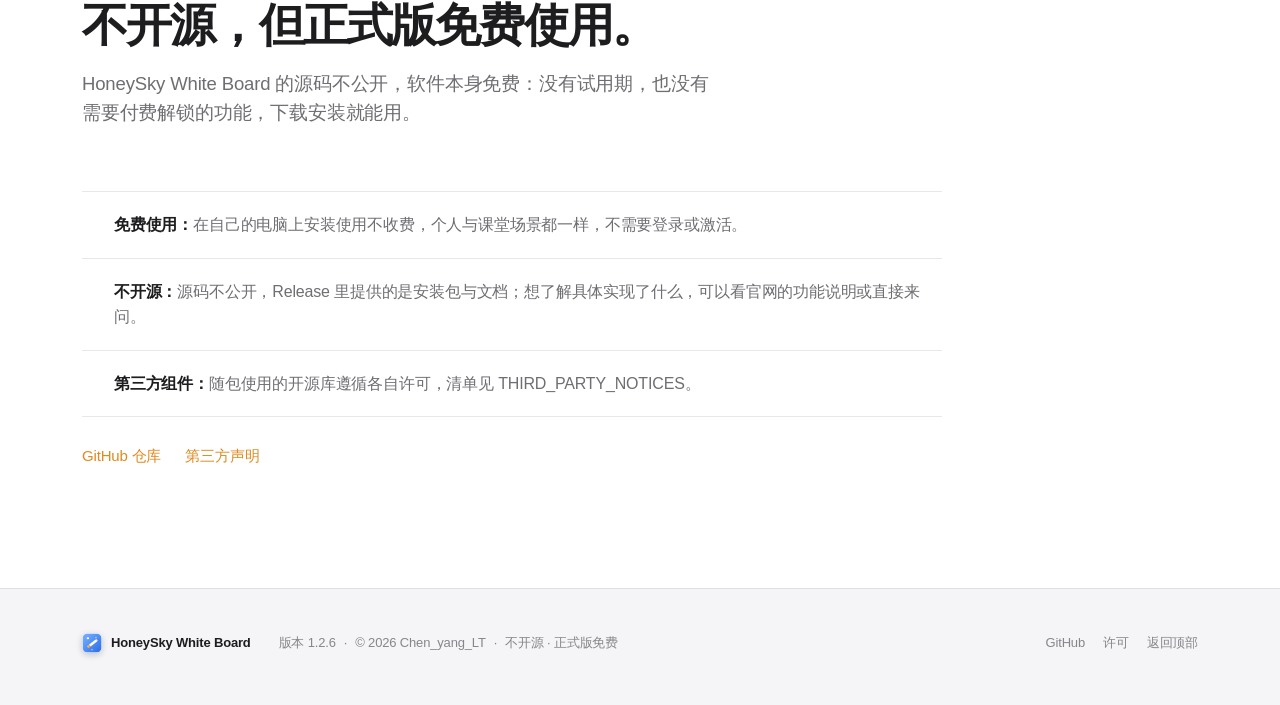
==== commit a27a570b: "HoneySky White Board v1.2.6 发布内容（不含源码）" ====
--- a/website/index.html
+++ b/website/index.html
@@ -4,7 +4,7 @@
 <meta charset="utf-8" />
 <meta name="viewport" content="width=device-width, initial-scale=1" />
 <title>HoneySky White Board — 写在无边的画布上</title>
-<meta name="description" content="HoneySky White Board 是为 Windows 打造的桌面白板：压感书写、尺规作图、时钟与倒计时独立窗口、浮动 Dock、文件导入背景、AI 讲台答题与 AI 助手。v1.2.5 导入 PDF / Word / PPT / 图片自动铺满视口并带黑色边框投影，PPT 可直接在软件内播放淡入/飞入/擦除，Word 有了整页阅读模式，画布右键能复制、置顶、固定，另有一键低配推荐与全新蓝色带笔图标，免费下载。" />
+<meta name="description" content="HoneySky White Board 是为 Windows 打造的桌面白板：压感书写、尺规作图、时钟与倒计时独立窗口、浮动 Dock、文件导入背景、AI 讲台答题与 AI 助手。v1.2.6 的 AI 讲台可调采集与显示分辨率、色温、饱和度、对比度、亮度，能缩放平移、拍照进相册对比；书写引擎重做后 500 笔依然跟手，新增直线笔、水彩、粉笔；PPT 切页同源只解码一次并预取下一页；时钟与倒计时搬进独立窗口；关于页显示作者头像；更新可自选源。免费下载。" />
 <meta name="theme-color" content="#ffffff" />
 <meta property="og:title" content="HoneySky White Board" />
 <meta property="og:description" content="一支笔，一块无边的白板，和一个随时待命的 AI。" />
@@ -43,14 +43,14 @@
   <section class="hero">
     <div class="hero__glow" aria-hidden="true"></div>
     <div class="wrap hero__inner">
-      <p class="hero__eyebrow" data-i18n="hero.eyebrow">Windows 桌面白板 · v1.2.5</p>
+      <p class="hero__eyebrow" data-i18n="hero.eyebrow">Windows 桌面白板 · v1.2.6</p>
       <h1 class="hero__title" data-i18n="hero.product">HoneySky White Board</h1>
       <p class="hero__tagline" data-i18n="hero.tagline">写在无边的画布上。</p>
       <p class="hero__lead" data-i18n="hero.lead">一支笔，一块无边的白板，和一个随时待命的 AI。为 Windows 打造，压感书写与全部工具都在本地运行。</p>
       <div class="hero__cta">
         <a class="btn btn--primary btn--lg" href="#download">
           <span data-i18n="hero.cta1">下载 Windows 版</span>
-          <span class="btn__meta">v1.2.5</span>
+          <span class="btn__meta">v1.2.6</span>
         </a>
         <a class="btn btn--ghost btn--lg" href="#features" data-i18n="hero.cta2">查看功能</a>
       </div>
@@ -59,7 +59,7 @@
 
     <div class="wrap hero__stage reveal">
       <figure class="shot shot--hero" data-shot data-ph="主界面截图 · hero-main.png（Lead 提供，≥1600px）">
-        <img src="assets/img/hero-main.png" alt="HoneySky White Board v1.2.5 主界面：左上角蓝色带笔图标 + 品牌字 + 版本号水印，无边画布上手写与图形，底部浮动 Dock（画笔、橡皮、形状、直尺、时钟、导入、AI 讲台、问 AI），左下角页面缩略图条，右下角翻页条与缩放条" width="2560" height="1392" fetchpriority="high" decoding="async" data-i18n-alt="img.hero" />
+        <img src="assets/img/hero-main.png" alt="HoneySky White Board v1.2.6 主界面：左上角蓝色带笔图标 + 品牌字 + 版本号水印，无边画布上手写与图形，底部浮动 Dock（画笔、橡皮、形状、直尺、时钟、导入、AI 讲台、问 AI），左下角页面缩略图条，右下角翻页条与缩放条" width="2560" height="1392" fetchpriority="high" decoding="async" data-i18n-alt="img.hero" />
       </figure>
     </div>
   </section>
@@ -84,10 +84,11 @@
           <li data-i18n="f1.b1">压感笔迹与实时光滑</li>
           <li data-i18n="f1.b2">局部擦除 / 整笔擦除两种橡皮</li>
           <li data-i18n="f1.b3">自动化笔迹，随手写就有体面</li>
+          <li data-i18n="f1.b4">六种笔尖：钢笔 / 马克笔 / 毛笔 / 直线笔 / 水彩 / 粉笔</li>
         </ul>
       </div>
       <figure class="shot shot--panel" data-shot data-ph="书写截图 · brush.png">
-        <img src="assets/img/brush.png" alt="Dock 的画笔二级面板：画笔 / 荧光笔切换、12 种颜色、粗细滑块与钢笔 / 马克笔 / 毛笔三种笔尖" width="320" height="402" loading="lazy" decoding="async" data-i18n-alt="img.brush" />
+        <img src="assets/img/brush.png" alt="Dock 的画笔二级面板：画笔 / 荧光笔切换、12 种颜色、粗细滑块，笔尖区两行排开钢笔 / 马克笔 / 毛笔 / 直线笔 / 水彩 / 粉笔六种笔尖" width="320" height="460" loading="lazy" decoding="async" data-i18n-alt="img.brush" />
       </figure>
     </div>
 
@@ -118,12 +119,12 @@
         <header class="section__head reveal">
           <p class="kicker" data-i18n="f3.kicker">AI 讲台与助手</p>
           <h2 class="display" data-i18n="f3.title">讲解不再是一个人对着黑板。</h2>
-          <p class="sub" data-i18n="f3.lead">把题目交给 AI 讲台：拍下纸张、贴入图片，AI 在白板上边写边讲，支持 LaTeX 公式。日常答疑则交给角落里的 AI 助手浮窗。</p>
+          <p class="sub" data-i18n="f3.lead">把题目交给 AI 讲台：拍下纸张、贴入图片，AI 在白板上边写边讲，支持 LaTeX 公式；画面可调分辨率、色温与亮度，拍下的照片还能收进相册对比讲解。日常答疑则交给角落里的 AI 助手浮窗。</p>
         </header>
         <div class="duo duo--ai">
           <figure class="shot shot--stage shot--framed" data-shot data-ph="AI 讲台截图 · podium.png">
-            <img src="assets/img/podium.png" alt="AI 讲台：导入的照片铺满画面，红色批注，左下角照片缩略图与底部拍照按钮" width="1920" height="1023" loading="lazy" decoding="async" data-i18n-alt="img.podium" />
-            <figcaption class="shot__cap" data-i18n="f3.cap1">AI 讲台 · 拍题、讲题、一步一步写清楚</figcaption>
+            <img src="assets/img/podium.png" alt="AI 讲台的「画面设置」面板：采集分辨率 1280×720、显示分辨率 1080p（长边 1920）与实际采集分辨率，色温 6500K 与饱和度 / 对比度 / 亮度滑块，底部重置调色、重置缩放、恢复默认画面设置三个按钮" width="632" height="442" loading="lazy" decoding="async" data-i18n-alt="img.podium" />
+            <figcaption class="shot__cap" data-i18n="f3.cap1">AI 讲台 · 画面设置：分辨率、色温、亮度随手调</figcaption>
           </figure>
           <figure class="shot shot--canvas shot--framed" data-shot>
             <img src="assets/img/ai-booth.png" alt="AI 助手浮窗：DeepSeek 回答的因式分解过程，块级公式正常渲染，底部有回答字号滑块与余额状态" width="1240" height="900" loading="lazy" decoding="async" data-i18n-alt="img.aibooth" />
@@ -148,7 +149,7 @@
             <figcaption class="shot__cap" data-i18n="f4.cap1">多页与缩放 · 缩略图、翻页、适应窗口</figcaption>
           </figure>
           <figure class="shot shot--stage shot--framed" data-shot data-ph="设置与工具栏自定义截图 · settings.png">
-            <img src="assets/img/settings.png" alt="v1.2.5 设置窗口的常规页（滚动到下半部分）：启动时显示动画（Splash）与「启动时立即进入主界面（跳过启动动画等待）」开关，下方新增「叠加元素」区，水印大小与右下操作条大小两个滑块各显示 100% 与「默认」按钮，另有显示浮动工具条、页面缩略图条（显示页数 3）、翻页条、启动时进入全屏等开关" width="780" height="700" loading="lazy" decoding="async" data-i18n-alt="img.settings" />
+            <img src="assets/img/settings.png" alt="v1.2.6 设置窗口的常规页（滚动到下半部分）：叠加元素区的水印大小与右下操作条大小两个滑块各显示 100% 与「默认」按钮；新增「书写性能」区，笔画算法下拉为四档（自动 / 流畅优先 / 平衡 / 画质优先）并显示「当前：平衡」，下方列出各档对应机型；再往下是低配电脑的一键应用低配推荐与恢复默认" width="780" height="700" loading="lazy" decoding="async" data-i18n-alt="img.settings" />
             <figcaption class="shot__cap" data-i18n="f4.cap2">设置与工具栏 · 显示、固定、排序、快捷键</figcaption>
           </figure>
         </div>
@@ -174,59 +175,59 @@
     </section>
   </section>
 
-  <!-- ================= v1.2.5 新增 ================= -->
+  <!-- ================= v1.2.6 新增 ================= -->
   <section class="section section--light" id="whats-new">
     <div class="wrap">
       <header class="section__head section__head--left reveal">
-        <p class="kicker kicker--honey"><span data-i18n="f6.kicker">v1.2.5 新增</span><span class="badge" data-i18n="common.new">新</span></p>
-        <h2 class="display display--sm" data-i18n="f6.title">导进来的，直接能讲。</h2>
-        <p class="sub" data-i18n="f6.lead">这一版把「导入」和「整理」做顺了：PDF / Word / PPT / 图片导入后自动铺满视口并带上黑色边框投影，PPT 能在软件里播放淡入、飞入、擦除，Word 有了整页阅读模式，导入文档有页码、滑条与目录；画布右键能复制、剪切、置顶、固定；低配电脑一键调顺，启动页更干净，图标换成蓝色带笔，关于页也不再出现 B 站入口。</p>
+        <p class="kicker kicker--honey"><span data-i18n="f6.kicker">v1.2.6 新增</span><span class="badge" data-i18n="common.new">新</span></p>
+        <h2 class="display display--sm" data-i18n="f6.title">讲台更清楚，笔也更好写。</h2>
+        <p class="sub" data-i18n="f6.lead">这一版把讲台和书写往前推了一截：AI 讲台可以调采集与显示分辨率、色温、饱和度、对比度、亮度，能缩放平移并把照片收进相册做对比；书写引擎重做后，2560×1440 单页连续写 500 笔依然跟手，还新增了直线笔、水彩、粉笔；PPT 切页同源只解码一次并预取下一页；时钟与倒计时搬进独立窗口；关于页显示作者头像；启动页更简洁，笔画算法有四个档位，更新还能自己选源。</p>
       </header>
       <div class="cards">
         <article class="card reveal">
-          <h3 data-i18n="n1.title">导入即可铺满画布</h3>
-          <p data-i18n="n1.body">PDF、Word、PPT、图片导入后默认铺满约 80% 视口，不糊在角落；导入内容自带黑色边框与投影，讲课时画面立得起来。</p>
-        </article>
-        <article class="card reveal">
-          <h3 data-i18n="n2.title">PPT / PPTX 也能直接讲</h3>
-          <p data-i18n="n2.body">支持导入 PowerPoint；播放时软件自己渲染淡入、飞入、擦除等常用动画（动画信息依赖本机 PowerPoint 导出，未装 PowerPoint 的机器仍可翻页讲解）。</p>
-        </article>
-        <article class="card reveal">
-          <h3 data-i18n="n3.title">Word 有了阅读模式</h3>
-          <p data-i18n="n3.body">导入的 Word 文档默认按整页显示，字号与行距都能调，长文档不再溢出画布，投影时学生看得清整页排版。</p>
-        </article>
-        <article class="card reveal">
-          <h3 data-i18n="n4.title">导入文档的翻页条</h3>
-          <p data-i18n="n4.body">导入的 PDF / Word / PPT 有专属翻页条：当前页码、可拖的进度滑条与目录跳转，讲到哪里一目了然。</p>
-        </article>
-        <article class="card reveal">
-          <h3 data-i18n="n5.title">画布右键，一整套整理</h3>
-          <p data-i18n="n5.body">右键即可复制、剪切、粘贴、复制一份、删除，还能置顶、置底与固定：板书叠得再多，也能把要讲的那一层拎到最上面。</p>
-        </article>
-        <article class="card reveal">
-          <h3 data-i18n="n6.title">掌压自动橡皮改为测试功能</h3>
-          <p data-i18n="n6.body">手掌大面积接触屏幕时自动切换橡皮的行为改为「测试功能」，默认关闭。手写不再被误判打断，需要的人在设置里再打开。</p>
-        </article>
-        <article class="card reveal">
-          <h3 data-i18n="n7.title">低配电脑也能一键调顺</h3>
-          <p data-i18n="n7.body">新增低配电脑一键推荐 / 恢复：针对 4 GB 内存与 60 Hz 屏幕，自动关闭动画、缩略图与预取，自动保存放宽到 60 秒，用完一键还原。</p>
-        </article>
-        <article class="card reveal">
-          <h3 data-i18n="n8.title">启动页更干净，图标换新</h3>
-          <p data-i18n="n8.body">启动页只留品牌与进度，「即刻启动 / 以后直接显示」两个按钮移进设置；全站黄色 H 换成蓝色带笔图标，关于页也移除了 B 站入口。</p>
+          <h3 data-i18n="n1.title">讲台影像调得更准</h3>
+          <p data-i18n="n1.body">采集与显示分辨率分别可选（最高 1440p 或原始长边），色温 2000–10000K、饱和度、对比度、亮度都能调，并按设备组合记住：投影出来的画面不再发灰、偏色。</p>
+        </article>
+        <article class="card reveal">
+          <h3 data-i18n="n2.title">讲台相册与对比</h3>
+          <p data-i18n="n2.body">一次讲课最多保留 24 张拍照，缩略图网格随时回看；可切换仅原图 / 仅批注 / 叠加 50%，按住即看原图，也能把当前画面连同批注存成 PNG。</p>
+        </article>
+        <article class="card reveal">
+          <h3 data-i18n="n3.title">写得更顺，还多了三种笔尖</h3>
+          <p data-i18n="n3.body">书写引擎重做：连续 500 笔不掉帧；新增直线笔（两点预览、端点不抖）、水彩（多层低透明、边缘略深）、粉笔（颗粒不闪）；六种笔尖两行排开，选笔不再翻页。</p>
+        </article>
+        <article class="card reveal">
+          <h3 data-i18n="n4.title">PPT 翻页不白屏</h3>
+          <p data-i18n="n4.body">同一个演示文稿只解码一次，切页前预取下一页；翻页先显示静态页或上一帧，动画多的 deck 也能连着讲，不会停下来刷新。</p>
+        </article>
+        <article class="card reveal">
+          <h3 data-i18n="n5.title">时钟与倒计时独立成窗</h3>
+          <p data-i18n="n5.body">时钟与倒计时改为独立窗口：主窗最小化或切到别的程序仍能看到，关闭主窗时一起退出，恢复时不重建、不抢焦点。</p>
+        </article>
+        <article class="card reveal">
+          <h3 data-i18n="n6.title">关于页有作者头像</h3>
+          <p data-i18n="n6.body">关于页显示作者头像与「Chen_yang_LT · 独立开发者」，联网时读取并缓存 24 小时，断网自动回退内置品牌图标；GitHub 入口保留。</p>
+        </article>
+        <article class="card reveal">
+          <h3 data-i18n="n7.title">启动页与笔画算法按机器调</h3>
+          <p data-i18n="n7.body">启动页只剩图标、名称、版本与加载状态；设置里可切换四档笔画算法（自动 / 流畅优先 / 平衡 / 画质优先），低配电脑仍是一键推荐。</p>
+        </article>
+        <article class="card reveal">
+          <h3 data-i18n="n8.title">更新源自己选</h3>
+          <p data-i18n="n8.body">更新弹窗与关于页新增更新源：自动（镜像优先）/ GitHub 直连 / gh-proxy.com 镜像 / ghproxy.net 镜像；某个源不可用自动回退，安装包与校验值必须同源，校验失败自动换源。</p>
         </article>
       </div>
       <div class="duo duo--v125 reveal">
         <figure class="shot shot--canvas shot--framed" data-shot data-ph="启动页截图 · splash.png">
-          <img src="assets/img/splash.png" alt="v1.2.5 启动页：蓝色带笔图标、HoneySky White Board 与 v1.2.5，橙色进度圈与「正在加载画布…」，只剩品牌与进度，没有「即刻启动 / 以后直接显示」按钮" width="392" height="344" loading="lazy" decoding="async" data-i18n-alt="img.splash" />
+          <img src="assets/img/splash.png" alt="v1.2.6 启动页：蓝色带笔图标、HoneySky White Board 与 v1.2.6，橙色进度圈与「正在加载画布…」，只剩品牌与进度，没有「即刻启动 / 以后直接显示」按钮" width="392" height="344" loading="lazy" decoding="async" data-i18n-alt="img.splash" />
           <figcaption class="shot__cap" data-i18n="f6.cap1">启动页 · 只剩品牌与进度，两个按钮已移入设置</figcaption>
         </figure>
         <figure class="shot shot--canvas shot--framed" data-shot data-ph="关于页截图 · about.png">
-          <img src="assets/img/about.png" alt="v1.2.5 设置 → 关于页：56px 蓝色带笔图标、HoneySky White Board 品牌字扫光与 v1.2.5，作者卡片只保留 GitHub 仓库入口，另有检查更新、打开数据目录、清除缓存、第三方许可与软件更新卡" width="780" height="692" loading="lazy" decoding="async" data-i18n-alt="img.about" />
-          <figcaption class="shot__cap" data-i18n="f6.cap2">关于页 · 蓝色图标与 GitHub 入口，B 站入口已移除</figcaption>
+          <img src="assets/img/about.png" alt="v1.2.6 设置 → 关于页：56px 蓝色带笔图标、HoneySky White Board 品牌字扫光与 v1.2.6，作者卡片显示圆形 B 站头像与 Chen_yang_LT · 独立开发者，只保留 GitHub 仓库入口，另有检查更新、打开数据目录、清除缓存、第三方许可与软件更新卡" width="780" height="700" loading="lazy" decoding="async" data-i18n-alt="img.about" />
+          <figcaption class="shot__cap" data-i18n="f6.cap2">关于页 · 作者头像与 GitHub 入口</figcaption>
         </figure>
       </div>
-      <p class="sub new-history" data-i18n="f6.history">v1.2.4 的后台静默下载、双处进度、下载完即刻更新、更新内容展开、启动最少 3 秒可调都还在。</p>
+      <p class="sub new-history" data-i18n="f6.history">v1.2.5 的导入铺满视口、PPT 动画、Word 阅读模式、右键整理、低配推荐与蓝色带笔图标都还在。</p>
     </div>
   </section>
 
@@ -260,21 +261,21 @@
         <article class="dl-card dl-card--featured reveal">
           <p class="dl-card__tag" data-i18n="dl.tag1">推荐</p>
           <h3 data-i18n="dl.c1.title">安装包（EXE）</h3>
-          <p class="dl-card__file"><code>HoneySkyWhiteBoard-1.2.5-win-x64-setup.exe</code></p>
+          <p class="dl-card__file"><code>HoneySkyWhiteBoard-1.2.6-win-x64-setup.exe</code></p>
           <p class="dl-card__body" data-i18n="dl.c1.body">双击安装，自动创建桌面快捷方式与 .hswb 文件关联，可在系统设置里卸载。</p>
           <a class="btn btn--primary btn--block" href="https://github.com/ChenyangLT/HoneySky-White-Board/releases/latest" rel="noopener" data-i18n="dl.get">前往 GitHub Releases</a>
         </article>
         <article class="dl-card reveal">
           <p class="dl-card__tag dl-card__tag--muted" data-i18n="dl.tag2">批量部署</p>
           <h3 data-i18n="dl.c2.title">安装包（MSI）</h3>
-          <p class="dl-card__file"><code>HoneySkyWhiteBoard-1.2.5-win-x64.msi</code></p>
+          <p class="dl-card__file"><code>HoneySkyWhiteBoard-1.2.6-win-x64.msi</code></p>
           <p class="dl-card__body" data-i18n="dl.c2.body">适合组策略、Intune 等企业分发，支持静默安装与标准卸载。</p>
           <a class="btn btn--ghost btn--block" href="https://github.com/ChenyangLT/HoneySky-White-Board/releases/latest" rel="noopener" data-i18n="dl.get">前往 GitHub Releases</a>
         </article>
         <article class="dl-card reveal">
           <p class="dl-card__tag dl-card__tag--muted" data-i18n="dl.tag3">免安装</p>
           <h3 data-i18n="dl.c3.title">绿色版（ZIP）</h3>
-          <p class="dl-card__file"><code>HoneySkyWhiteBoard-1.2.5-win-x64-portable.zip</code></p>
+          <p class="dl-card__file"><code>HoneySkyWhiteBoard-1.2.6-win-x64-portable.zip</code></p>
           <p class="dl-card__body" data-i18n="dl.c3.body">解压即用，不写注册表；数据默认保存在本地应用数据目录，可随包携带。</p>
           <a class="btn btn--ghost btn--block" href="https://github.com/ChenyangLT/HoneySky-White-Board/releases/latest" rel="noopener" data-i18n="dl.get">前往 GitHub Releases</a>
         </article>
@@ -322,7 +323,7 @@
       <span>HoneySky White Board</span>
     </div>
     <p class="footer__meta">
-      <span data-i18n="foot.version">版本 1.2.5</span>
+      <span data-i18n="foot.version">版本 1.2.6</span>
       <span aria-hidden="true">·</span>
       <span data-i18n="foot.copy">© 2026 Chen_yang_LT</span>
       <span aria-hidden="true">·</span>
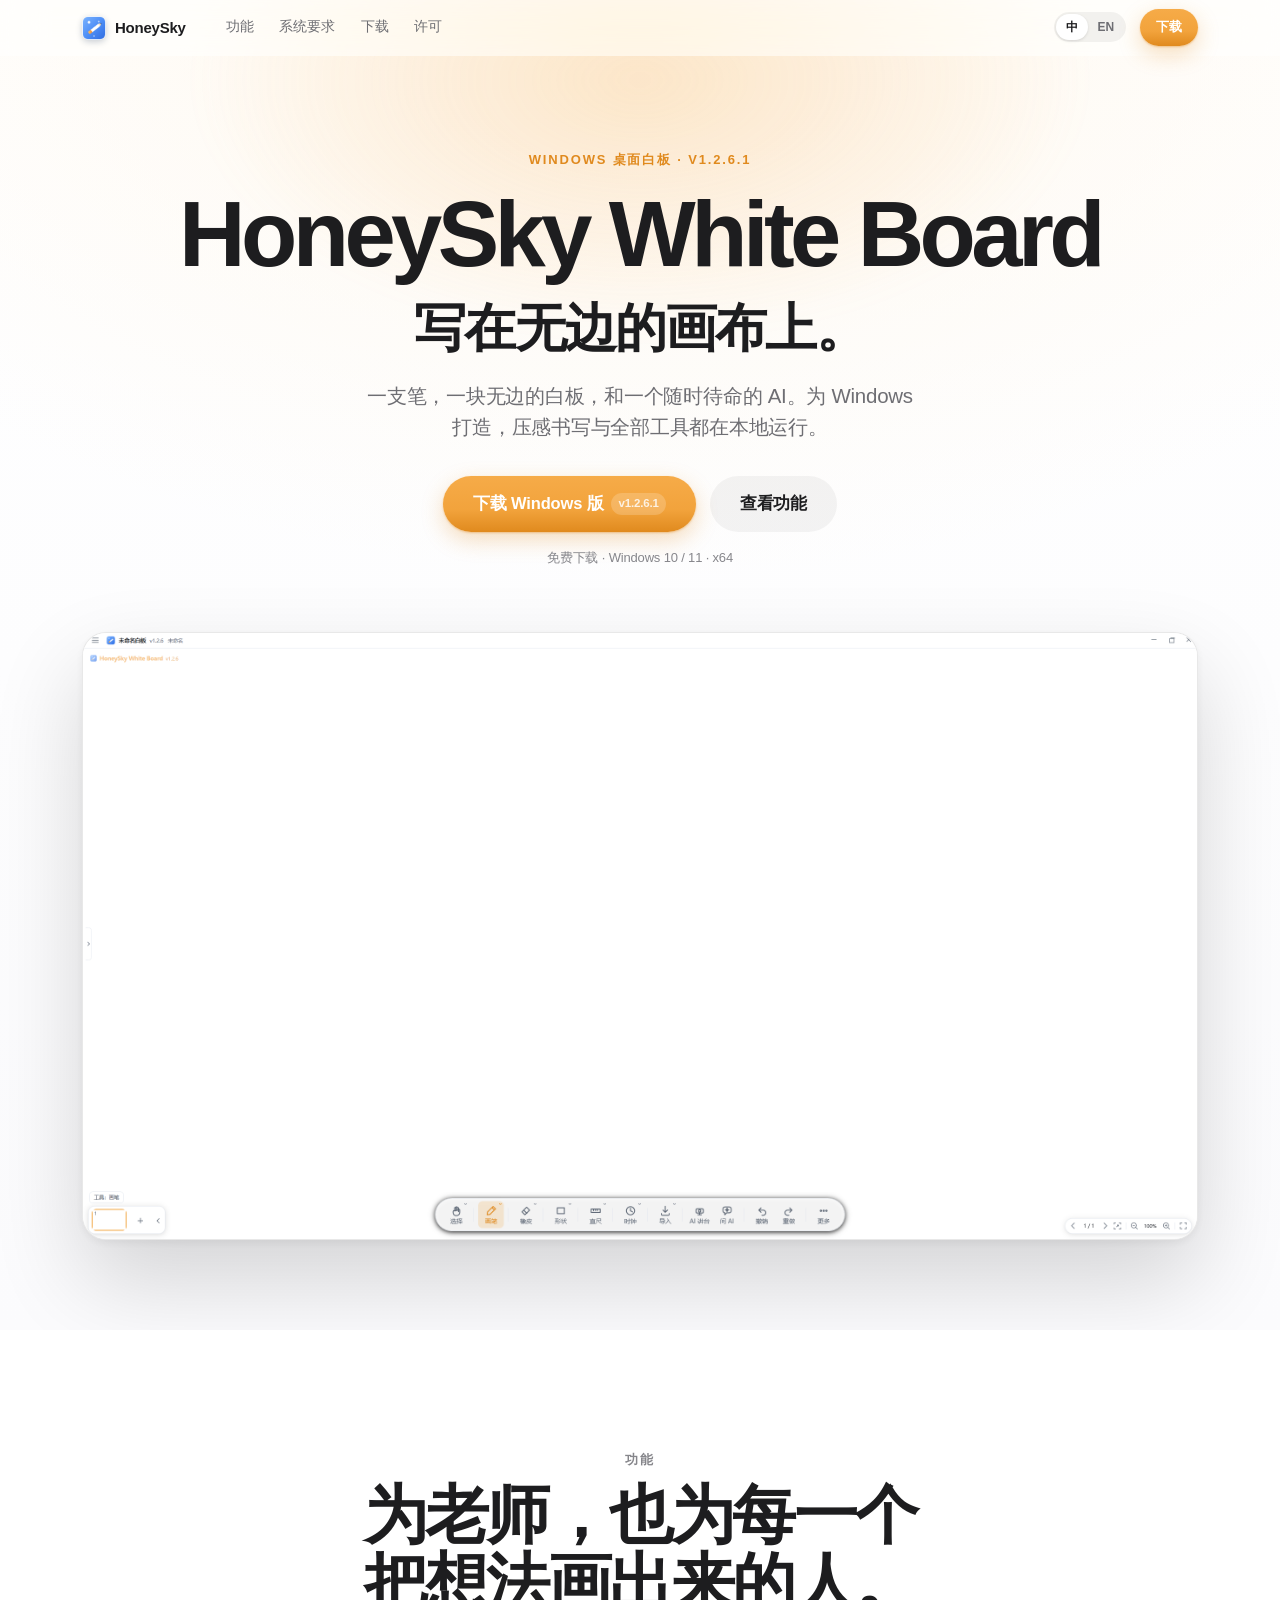
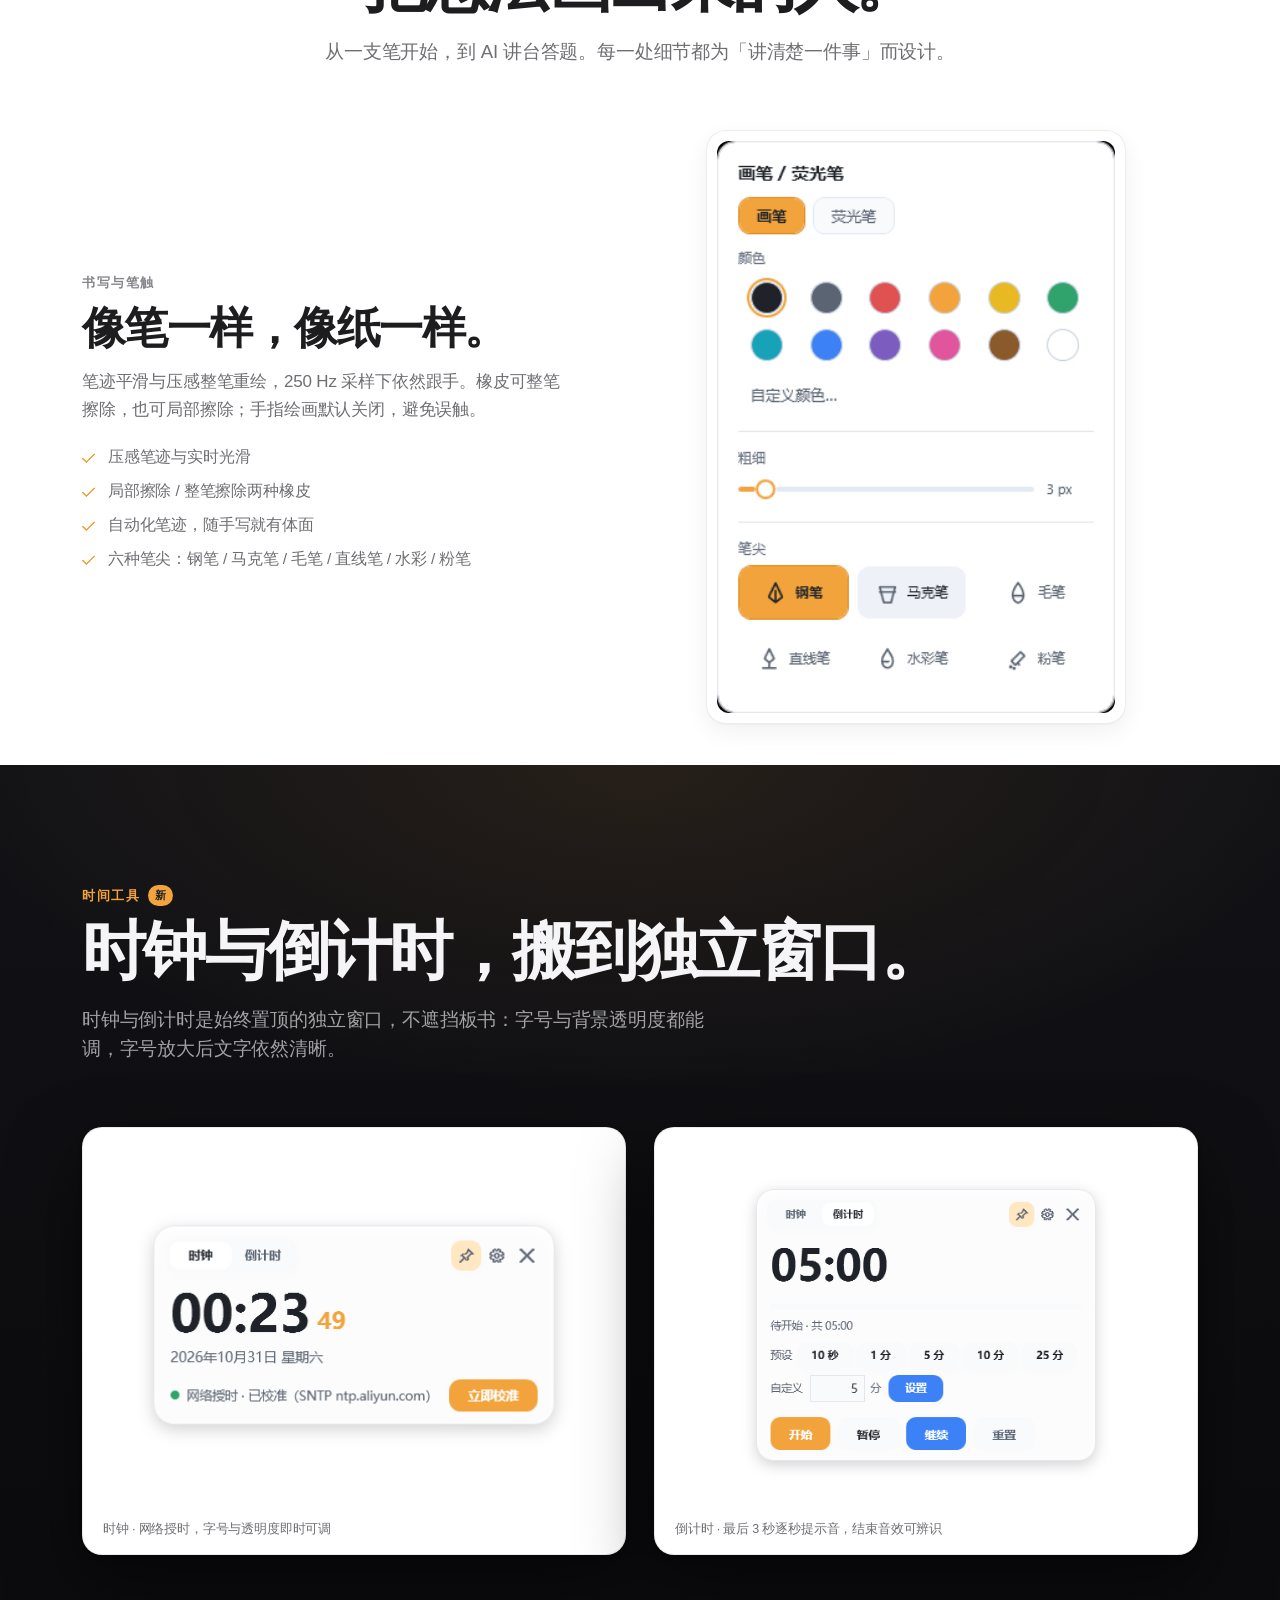
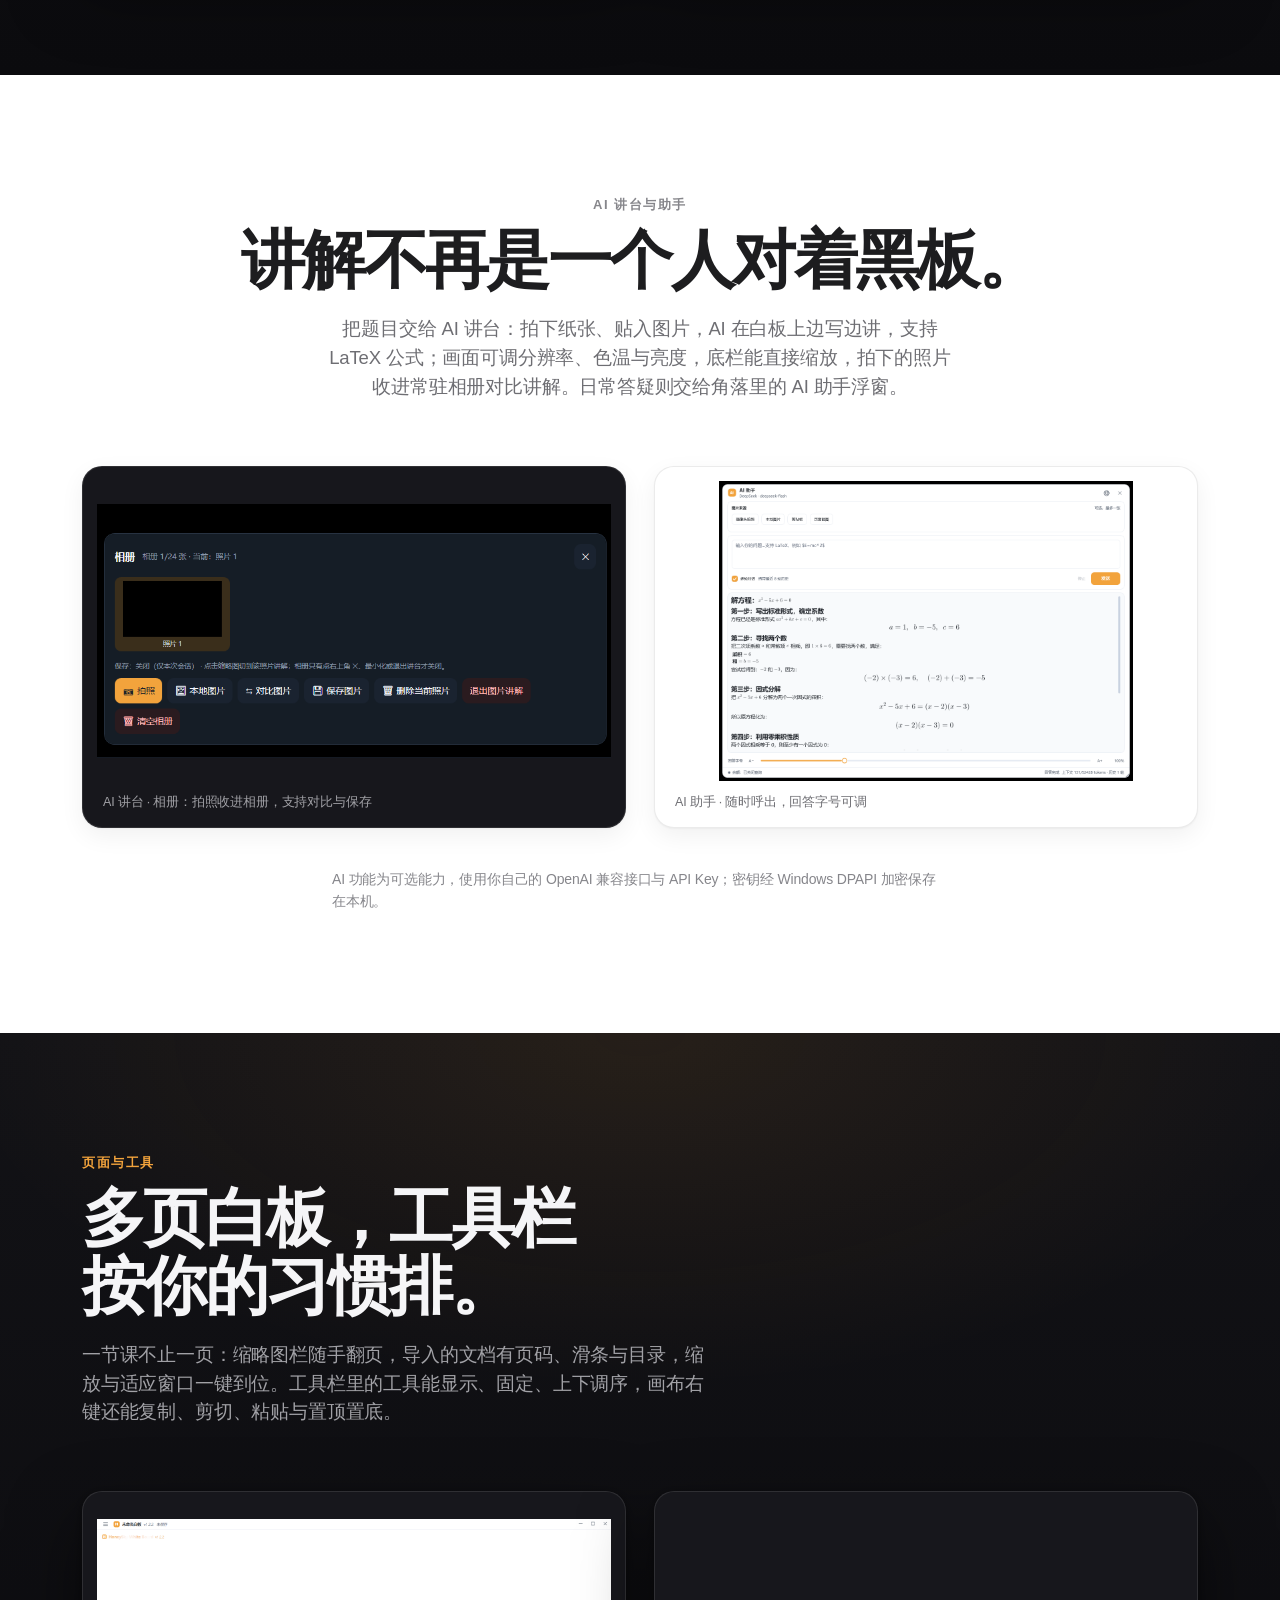
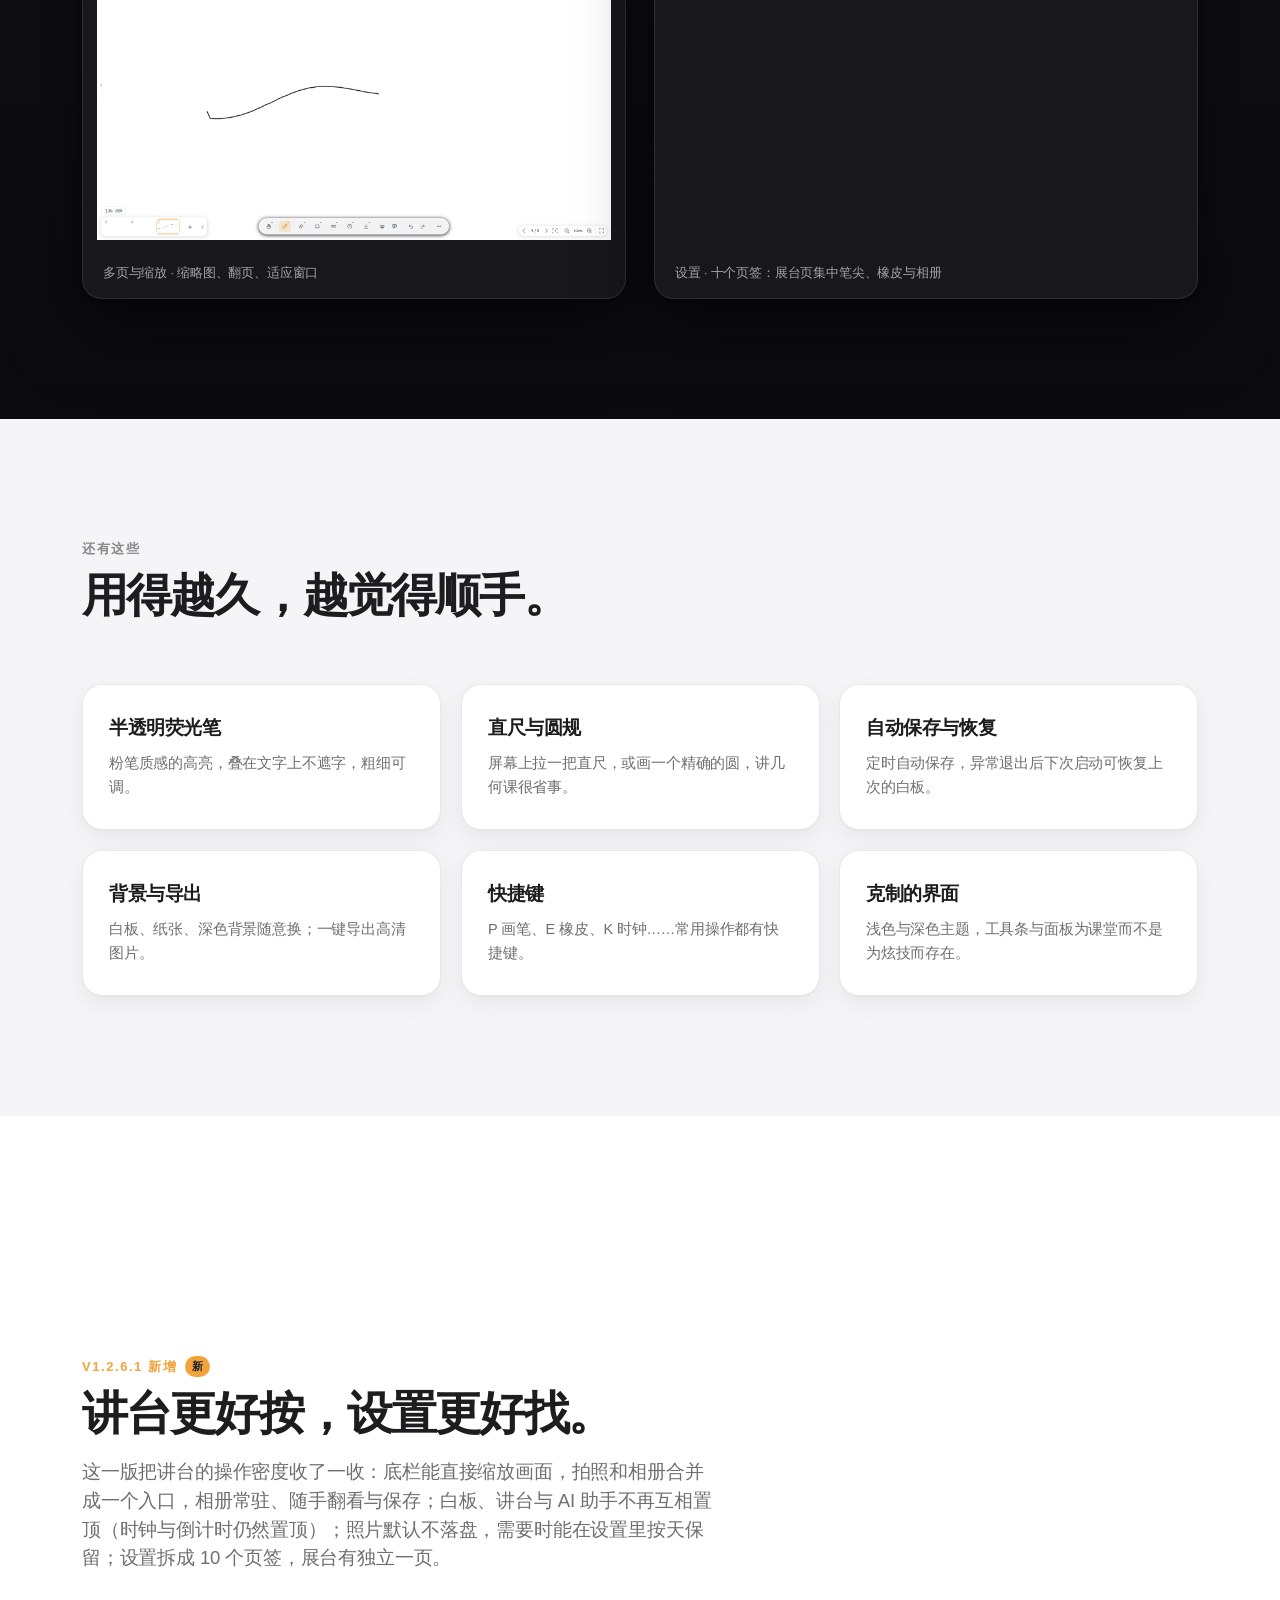
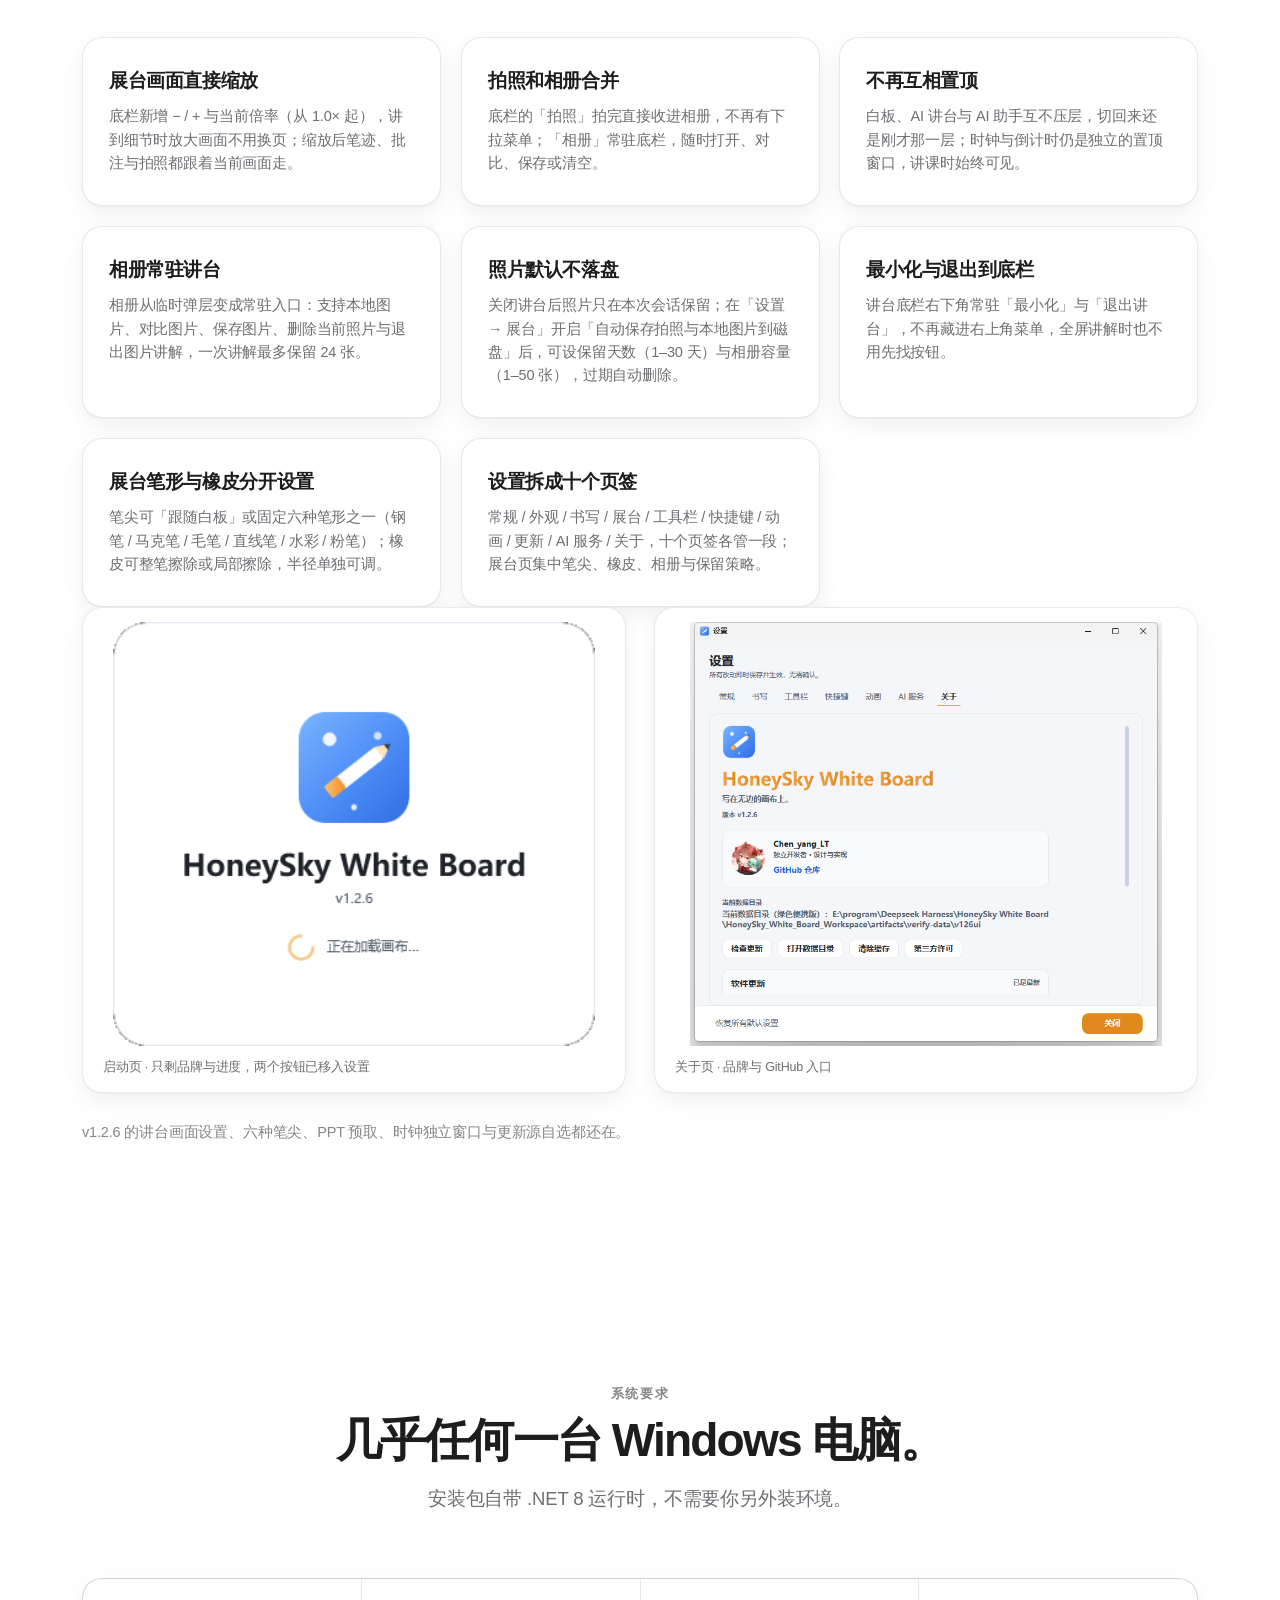
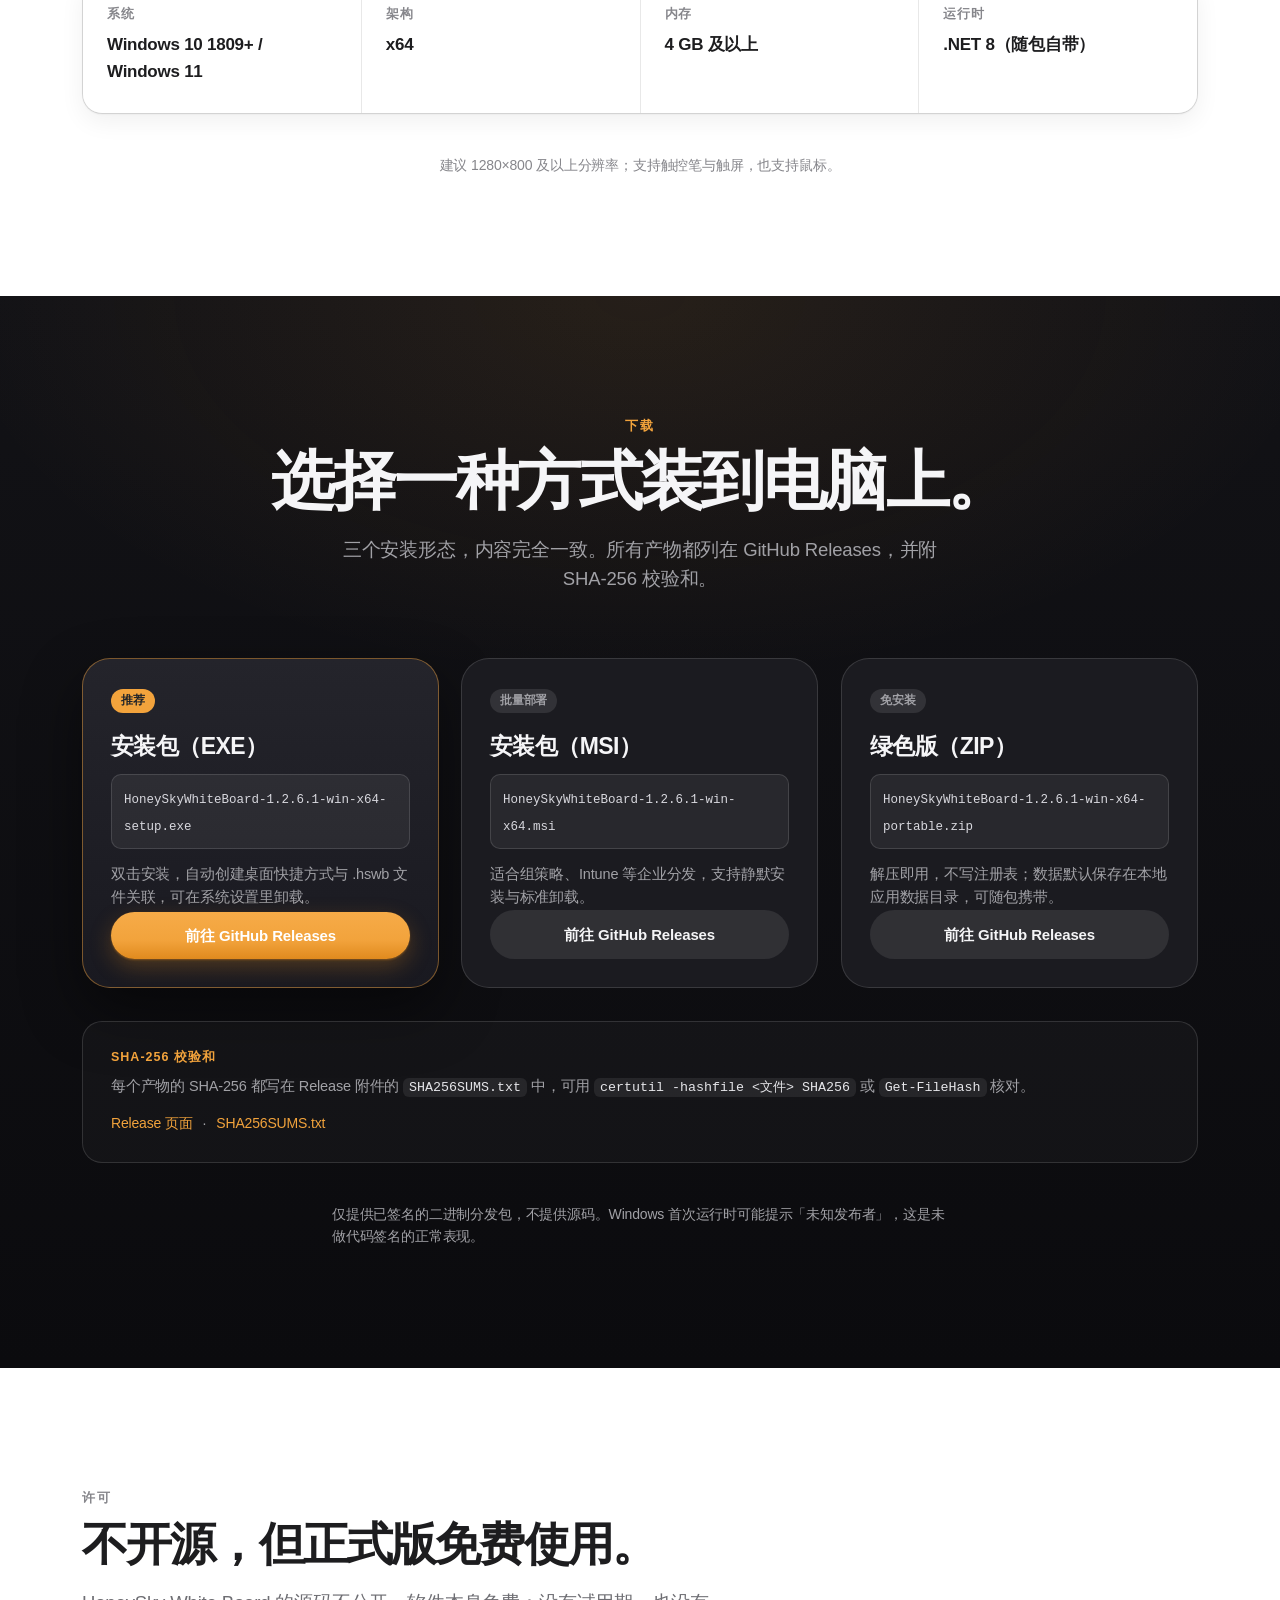
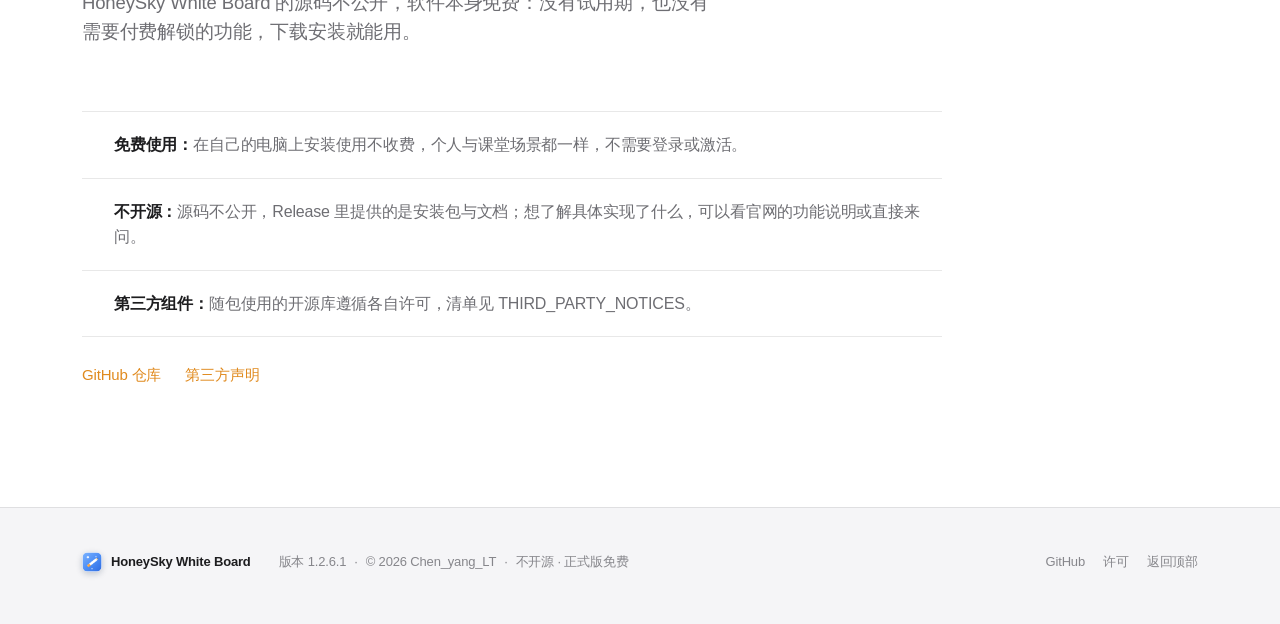
==== commit 1821f0af: "HoneySky White Board v1.2.6.1 发布内容（不含源码）" ====
--- a/website/index.html
+++ b/website/index.html
@@ -4,7 +4,7 @@
 <meta charset="utf-8" />
 <meta name="viewport" content="width=device-width, initial-scale=1" />
 <title>HoneySky White Board — 写在无边的画布上</title>
-<meta name="description" content="HoneySky White Board 是为 Windows 打造的桌面白板：压感书写、尺规作图、时钟与倒计时独立窗口、浮动 Dock、文件导入背景、AI 讲台答题与 AI 助手。v1.2.6 的 AI 讲台可调采集与显示分辨率、色温、饱和度、对比度、亮度，能缩放平移、拍照进相册对比；书写引擎重做后 500 笔依然跟手，新增直线笔、水彩、粉笔；PPT 切页同源只解码一次并预取下一页；时钟与倒计时搬进独立窗口；关于页显示作者头像；更新可自选源。免费下载。" />
+<meta name="description" content="HoneySky White Board 是为 Windows 打造的桌面白板：压感书写、尺规作图、时钟与倒计时独立窗口、浮动 Dock、文件导入背景、AI 讲台答题与 AI 助手。v1.2.6.1 让讲台底栏直接缩放画面，拍照与相册合并成一个入口、相册常驻并可对比保存；白板、讲台与 AI 助手不再互相置顶（时钟与倒计时仍置顶）；照片默认不落盘，可在「设置 → 展台」按 1–30 天保留；设置拆成 10 个页签。免费下载。" />
 <meta name="theme-color" content="#ffffff" />
 <meta property="og:title" content="HoneySky White Board" />
 <meta property="og:description" content="一支笔，一块无边的白板，和一个随时待命的 AI。" />
@@ -43,14 +43,14 @@
   <section class="hero">
     <div class="hero__glow" aria-hidden="true"></div>
     <div class="wrap hero__inner">
-      <p class="hero__eyebrow" data-i18n="hero.eyebrow">Windows 桌面白板 · v1.2.6</p>
+      <p class="hero__eyebrow" data-i18n="hero.eyebrow">Windows 桌面白板 · v1.2.6.1</p>
       <h1 class="hero__title" data-i18n="hero.product">HoneySky White Board</h1>
       <p class="hero__tagline" data-i18n="hero.tagline">写在无边的画布上。</p>
       <p class="hero__lead" data-i18n="hero.lead">一支笔，一块无边的白板，和一个随时待命的 AI。为 Windows 打造，压感书写与全部工具都在本地运行。</p>
       <div class="hero__cta">
         <a class="btn btn--primary btn--lg" href="#download">
           <span data-i18n="hero.cta1">下载 Windows 版</span>
-          <span class="btn__meta">v1.2.6</span>
+          <span class="btn__meta">v1.2.6.1</span>
         </a>
         <a class="btn btn--ghost btn--lg" href="#features" data-i18n="hero.cta2">查看功能</a>
       </div>
@@ -59,7 +59,7 @@
 
     <div class="wrap hero__stage reveal">
       <figure class="shot shot--hero" data-shot data-ph="主界面截图 · hero-main.png（Lead 提供，≥1600px）">
-        <img src="assets/img/hero-main.png" alt="HoneySky White Board v1.2.6 主界面：左上角蓝色带笔图标 + 品牌字 + 版本号水印，无边画布上手写与图形，底部浮动 Dock（画笔、橡皮、形状、直尺、时钟、导入、AI 讲台、问 AI），左下角页面缩略图条，右下角翻页条与缩放条" width="2560" height="1392" fetchpriority="high" decoding="async" data-i18n-alt="img.hero" />
+        <img src="assets/img/hero-main.png" alt="HoneySky White Board 主界面：左上角蓝色带笔图标 + 品牌字 + 版本号水印，无边画布上手写与图形，底部浮动 Dock（画笔、橡皮、形状、直尺、时钟、导入、AI 讲台、问 AI），左下角页面缩略图条，右下角翻页条与缩放条" width="2560" height="1392" fetchpriority="high" decoding="async" data-i18n-alt="img.hero" />
       </figure>
     </div>
   </section>
@@ -119,12 +119,12 @@
         <header class="section__head reveal">
           <p class="kicker" data-i18n="f3.kicker">AI 讲台与助手</p>
           <h2 class="display" data-i18n="f3.title">讲解不再是一个人对着黑板。</h2>
-          <p class="sub" data-i18n="f3.lead">把题目交给 AI 讲台：拍下纸张、贴入图片，AI 在白板上边写边讲，支持 LaTeX 公式；画面可调分辨率、色温与亮度，拍下的照片还能收进相册对比讲解。日常答疑则交给角落里的 AI 助手浮窗。</p>
+          <p class="sub" data-i18n="f3.lead">把题目交给 AI 讲台：拍下纸张、贴入图片，AI 在白板上边写边讲，支持 LaTeX 公式；画面可调分辨率、色温与亮度，底栏能直接缩放，拍下的照片收进常驻相册对比讲解。日常答疑则交给角落里的 AI 助手浮窗。</p>
         </header>
         <div class="duo duo--ai">
           <figure class="shot shot--stage shot--framed" data-shot data-ph="AI 讲台截图 · podium.png">
-            <img src="assets/img/podium.png" alt="AI 讲台的「画面设置」面板：采集分辨率 1280×720、显示分辨率 1080p（长边 1920）与实际采集分辨率，色温 6500K 与饱和度 / 对比度 / 亮度滑块，底部重置调色、重置缩放、恢复默认画面设置三个按钮" width="632" height="442" loading="lazy" decoding="async" data-i18n-alt="img.podium" />
-            <figcaption class="shot__cap" data-i18n="f3.cap1">AI 讲台 · 画面设置：分辨率、色温、亮度随手调</figcaption>
+            <img src="assets/img/podium.png" alt="AI 讲台的相册面板：标题「相册 1/24 张 · 当前：照片 1」，缩略图与「照片 1」，说明「保存：关闭（仅本次会话）」，以及「拍照 / 本地图片 / 对比图片 / 保存图片 / 删除当前照片 / 退出图片讲解」与「清空相册」按钮" width="812" height="400" loading="lazy" decoding="async" data-i18n-alt="img.podium" />
+            <figcaption class="shot__cap" data-i18n="f3.cap1">AI 讲台 · 相册：拍照收进相册，支持对比与保存</figcaption>
           </figure>
           <figure class="shot shot--canvas shot--framed" data-shot>
             <img src="assets/img/ai-booth.png" alt="AI 助手浮窗：DeepSeek 回答的因式分解过程，块级公式正常渲染，底部有回答字号滑块与余额状态" width="1240" height="900" loading="lazy" decoding="async" data-i18n-alt="img.aibooth" />
@@ -149,8 +149,8 @@
             <figcaption class="shot__cap" data-i18n="f4.cap1">多页与缩放 · 缩略图、翻页、适应窗口</figcaption>
           </figure>
           <figure class="shot shot--stage shot--framed" data-shot data-ph="设置与工具栏自定义截图 · settings.png">
-            <img src="assets/img/settings.png" alt="v1.2.6 设置窗口的常规页（滚动到下半部分）：叠加元素区的水印大小与右下操作条大小两个滑块各显示 100% 与「默认」按钮；新增「书写性能」区，笔画算法下拉为四档（自动 / 流畅优先 / 平衡 / 画质优先）并显示「当前：平衡」，下方列出各档对应机型；再往下是低配电脑的一键应用低配推荐与恢复默认" width="780" height="700" loading="lazy" decoding="async" data-i18n-alt="img.settings" />
-            <figcaption class="shot__cap" data-i18n="f4.cap2">设置与工具栏 · 显示、固定、排序、快捷键</figcaption>
+            <img src="assets/img/settings.png" alt="v1.2.6.1 设置窗口的展台页：顶部十个页签（常规 / 外观 / 书写 / 展台 / 工具栏 / 快捷键 / 动画 / 更新 / AI 服务 / 关于）；笔尖可选跟随白板或六种笔形，橡皮可选整笔或局部并调半径；相册可开启自动保存、设置照片保留天数 1–30 天与相册容量 1–50 张，底部是恢复展台默认设置" width="920" height="740" loading="lazy" decoding="async" data-i18n-alt="img.settings" />
+            <figcaption class="shot__cap" data-i18n="f4.cap2">设置 · 十个页签：展台页集中笔尖、橡皮与相册</figcaption>
           </figure>
         </div>
       </div>
@@ -175,59 +175,61 @@
     </section>
   </section>
 
-  <!-- ================= v1.2.6 新增 ================= -->
+  <!-- ================= v1.2.6.1 新增 ================= -->
   <section class="section section--light" id="whats-new">
     <div class="wrap">
       <header class="section__head section__head--left reveal">
-        <p class="kicker kicker--honey"><span data-i18n="f6.kicker">v1.2.6 新增</span><span class="badge" data-i18n="common.new">新</span></p>
-        <h2 class="display display--sm" data-i18n="f6.title">讲台更清楚，笔也更好写。</h2>
-        <p class="sub" data-i18n="f6.lead">这一版把讲台和书写往前推了一截：AI 讲台可以调采集与显示分辨率、色温、饱和度、对比度、亮度，能缩放平移并把照片收进相册做对比；书写引擎重做后，2560×1440 单页连续写 500 笔依然跟手，还新增了直线笔、水彩、粉笔；PPT 切页同源只解码一次并预取下一页；时钟与倒计时搬进独立窗口；关于页显示作者头像；启动页更简洁，笔画算法有四个档位，更新还能自己选源。</p>
+        <p class="kicker kicker--honey"><span data-i18n="f6.kicker">v1.2.6.1 新增</span><span class="badge" data-i18n="common.new">新</span></p>
+        <h2 class="display display--sm" data-i18n="f6.title">讲台更好按，设置更好找。</h2>
+        <p class="sub" data-i18n="f6.lead">这一版把讲台的操作密度收了一收：底栏能直接缩放画面，拍照和相册合并成一个入口，相册常驻、随手翻看与保存；白板、讲台与 AI 助手不再互相置顶（时钟与倒计时仍然置顶）；照片默认不落盘，需要时能在设置里按天保留；设置拆成 10 个页签，展台有独立一页。</p>
       </header>
       <div class="cards">
         <article class="card reveal">
-          <h3 data-i18n="n1.title">讲台影像调得更准</h3>
-          <p data-i18n="n1.body">采集与显示分辨率分别可选（最高 1440p 或原始长边），色温 2000–10000K、饱和度、对比度、亮度都能调，并按设备组合记住：投影出来的画面不再发灰、偏色。</p>
-        </article>
-        <article class="card reveal">
-          <h3 data-i18n="n2.title">讲台相册与对比</h3>
-          <p data-i18n="n2.body">一次讲课最多保留 24 张拍照，缩略图网格随时回看；可切换仅原图 / 仅批注 / 叠加 50%，按住即看原图，也能把当前画面连同批注存成 PNG。</p>
-        </article>
-        <article class="card reveal">
-          <h3 data-i18n="n3.title">写得更顺，还多了三种笔尖</h3>
-          <p data-i18n="n3.body">书写引擎重做：连续 500 笔不掉帧；新增直线笔（两点预览、端点不抖）、水彩（多层低透明、边缘略深）、粉笔（颗粒不闪）；六种笔尖两行排开，选笔不再翻页。</p>
-        </article>
-        <article class="card reveal">
-          <h3 data-i18n="n4.title">PPT 翻页不白屏</h3>
-          <p data-i18n="n4.body">同一个演示文稿只解码一次，切页前预取下一页；翻页先显示静态页或上一帧，动画多的 deck 也能连着讲，不会停下来刷新。</p>
-        </article>
-        <article class="card reveal">
-          <h3 data-i18n="n5.title">时钟与倒计时独立成窗</h3>
-          <p data-i18n="n5.body">时钟与倒计时改为独立窗口：主窗最小化或切到别的程序仍能看到，关闭主窗时一起退出，恢复时不重建、不抢焦点。</p>
-        </article>
-        <article class="card reveal">
-          <h3 data-i18n="n6.title">关于页有作者头像</h3>
-          <p data-i18n="n6.body">关于页显示作者头像与「Chen_yang_LT · 独立开发者」，联网时读取并缓存 24 小时，断网自动回退内置品牌图标；GitHub 入口保留。</p>
-        </article>
-        <article class="card reveal">
-          <h3 data-i18n="n7.title">启动页与笔画算法按机器调</h3>
-          <p data-i18n="n7.body">启动页只剩图标、名称、版本与加载状态；设置里可切换四档笔画算法（自动 / 流畅优先 / 平衡 / 画质优先），低配电脑仍是一键推荐。</p>
-        </article>
-        <article class="card reveal">
-          <h3 data-i18n="n8.title">更新源自己选</h3>
-          <p data-i18n="n8.body">更新弹窗与关于页新增更新源：自动（镜像优先）/ GitHub 直连 / gh-proxy.com 镜像 / ghproxy.net 镜像；某个源不可用自动回退，安装包与校验值必须同源，校验失败自动换源。</p>
+          <h3 data-i18n="n1.title">展台画面直接缩放</h3>
+          <p data-i18n="n1.body">底栏新增 − / + 与当前倍率（从 1.0× 起），讲到细节时放大画面不用换页；缩放后笔迹、批注与拍照都跟着当前画面走。</p>
+        </article>
+        <article class="card reveal">
+          <h3 data-i18n="n2.title">拍照和相册合并</h3>
+          <p data-i18n="n2.body">底栏的「拍照」拍完直接收进相册，不再有下拉菜单；「相册」常驻底栏，随时打开、对比、保存或清空。</p>
+        </article>
+        <article class="card reveal">
+          <h3 data-i18n="n3.title">不再互相置顶</h3>
+          <p data-i18n="n3.body">白板、AI 讲台与 AI 助手互不压层，切回来还是刚才那一层；时钟与倒计时仍是独立的置顶窗口，讲课时始终可见。</p>
+        </article>
+        <article class="card reveal">
+          <h3 data-i18n="n4.title">相册常驻讲台</h3>
+          <p data-i18n="n4.body">相册从临时弹层变成常驻入口：支持本地图片、对比图片、保存图片、删除当前照片与退出图片讲解，一次讲解最多保留 24 张。</p>
+        </article>
+        <article class="card reveal">
+          <h3 data-i18n="n5.title">照片默认不落盘</h3>
+          <p data-i18n="n5.body">关闭讲台后照片只在本次会话保留；在「设置 → 展台」开启「自动保存拍照与本地图片到磁盘」后，可设保留天数（1–30 天）与相册容量（1–50 张），过期自动删除。</p>
+        </article>
+        <article class="card reveal">
+          <h3 data-i18n="n6.title">最小化与退出到底栏</h3>
+          <p data-i18n="n6.body">讲台底栏右下角常驻「最小化」与「退出讲台」，不再藏进右上角菜单，全屏讲解时也不用先找按钮。</p>
+        </article>
+        <article class="card reveal">
+          <h3 data-i18n="n7.title">展台笔形与橡皮分开设置</h3>
+          <p data-i18n="n7.body">笔尖可「跟随白板」或固定六种笔形之一（钢笔 / 马克笔 / 毛笔 / 直线笔 / 水彩 / 粉笔）；橡皮可整笔擦除或局部擦除，半径单独可调。</p>
+        </article>
+        <article class="card reveal">
+          <h3 data-i18n="n8.title">设置拆成十个页签</h3>
+          <p data-i18n="n8.body">常规 / 外观 / 书写 / 展台 / 工具栏 / 快捷键 / 动画 / 更新 / AI 服务 / 关于，十个页签各管一段；展台页集中笔尖、橡皮、相册与保留策略。</p>
         </article>
       </div>
       <div class="duo duo--v125 reveal">
         <figure class="shot shot--canvas shot--framed" data-shot data-ph="启动页截图 · splash.png">
-          <img src="assets/img/splash.png" alt="v1.2.6 启动页：蓝色带笔图标、HoneySky White Board 与 v1.2.6，橙色进度圈与「正在加载画布…」，只剩品牌与进度，没有「即刻启动 / 以后直接显示」按钮" width="392" height="344" loading="lazy" decoding="async" data-i18n-alt="img.splash" />
+          <img src="assets/img/splash.png" alt="启动页：蓝色带笔图标、HoneySky White Board 与版本号，橙色进度圈与「正在加载画布…」，只剩品牌与进度，没有「即刻启动 / 以后直接显示」按钮" width="392" height="344" loading="lazy" decoding="async" data-i18n-alt="img.splash" />
           <figcaption class="shot__cap" data-i18n="f6.cap1">启动页 · 只剩品牌与进度，两个按钮已移入设置</figcaption>
         </figure>
         <figure class="shot shot--canvas shot--framed" data-shot data-ph="关于页截图 · about.png">
-          <img src="assets/img/about.png" alt="v1.2.6 设置 → 关于页：56px 蓝色带笔图标、HoneySky White Board 品牌字扫光与 v1.2.6，作者卡片显示圆形 B 站头像与 Chen_yang_LT · 独立开发者，只保留 GitHub 仓库入口，另有检查更新、打开数据目录、清除缓存、第三方许可与软件更新卡" width="780" height="700" loading="lazy" decoding="async" data-i18n-alt="img.about" />
-          <figcaption class="shot__cap" data-i18n="f6.cap2">关于页 · 作者头像与 GitHub 入口</figcaption>
+          <img src="assets/img/about.png" alt="设置 → 关于页：蓝色带笔图标、品牌字扫光、版本号，作者卡片保留 GitHub 仓库入口，另有检查更新、打开数据目录、清除缓存、第三方许可与软件更新卡" width="780" height="700" loading="lazy" decoding="async" data-i18n-alt="img.about" />
+          <figcaption class="shot__cap" data-i18n="f6.cap2">关于页 · 品牌与 GitHub 入口</figcaption>
         </figure>
       </div>
-      <p class="sub new-history" data-i18n="f6.history">v1.2.5 的导入铺满视口、PPT 动画、Word 阅读模式、右键整理、低配推荐与蓝色带笔图标都还在。</p>
+      <p class="sub new-history" data-i18n="f6.history">v1.2.6 的讲台画面设置、六种笔尖、PPT 预取、时钟独立窗口与更新源自选都还在。</p>
+    </div>
+  </section>
     </div>
   </section>
 
@@ -261,21 +263,21 @@
         <article class="dl-card dl-card--featured reveal">
           <p class="dl-card__tag" data-i18n="dl.tag1">推荐</p>
           <h3 data-i18n="dl.c1.title">安装包（EXE）</h3>
-          <p class="dl-card__file"><code>HoneySkyWhiteBoard-1.2.6-win-x64-setup.exe</code></p>
+          <p class="dl-card__file"><code>HoneySkyWhiteBoard-1.2.6.1-win-x64-setup.exe</code></p>
           <p class="dl-card__body" data-i18n="dl.c1.body">双击安装，自动创建桌面快捷方式与 .hswb 文件关联，可在系统设置里卸载。</p>
           <a class="btn btn--primary btn--block" href="https://github.com/ChenyangLT/HoneySky-White-Board/releases/latest" rel="noopener" data-i18n="dl.get">前往 GitHub Releases</a>
         </article>
         <article class="dl-card reveal">
           <p class="dl-card__tag dl-card__tag--muted" data-i18n="dl.tag2">批量部署</p>
           <h3 data-i18n="dl.c2.title">安装包（MSI）</h3>
-          <p class="dl-card__file"><code>HoneySkyWhiteBoard-1.2.6-win-x64.msi</code></p>
+          <p class="dl-card__file"><code>HoneySkyWhiteBoard-1.2.6.1-win-x64.msi</code></p>
           <p class="dl-card__body" data-i18n="dl.c2.body">适合组策略、Intune 等企业分发，支持静默安装与标准卸载。</p>
           <a class="btn btn--ghost btn--block" href="https://github.com/ChenyangLT/HoneySky-White-Board/releases/latest" rel="noopener" data-i18n="dl.get">前往 GitHub Releases</a>
         </article>
         <article class="dl-card reveal">
           <p class="dl-card__tag dl-card__tag--muted" data-i18n="dl.tag3">免安装</p>
           <h3 data-i18n="dl.c3.title">绿色版（ZIP）</h3>
-          <p class="dl-card__file"><code>HoneySkyWhiteBoard-1.2.6-win-x64-portable.zip</code></p>
+          <p class="dl-card__file"><code>HoneySkyWhiteBoard-1.2.6.1-win-x64-portable.zip</code></p>
           <p class="dl-card__body" data-i18n="dl.c3.body">解压即用，不写注册表；数据默认保存在本地应用数据目录，可随包携带。</p>
           <a class="btn btn--ghost btn--block" href="https://github.com/ChenyangLT/HoneySky-White-Board/releases/latest" rel="noopener" data-i18n="dl.get">前往 GitHub Releases</a>
         </article>
@@ -323,7 +325,7 @@
       <span>HoneySky White Board</span>
     </div>
     <p class="footer__meta">
-      <span data-i18n="foot.version">版本 1.2.6</span>
+      <span data-i18n="foot.version">版本 1.2.6.1</span>
       <span aria-hidden="true">·</span>
       <span data-i18n="foot.copy">© 2026 Chen_yang_LT</span>
       <span aria-hidden="true">·</span>
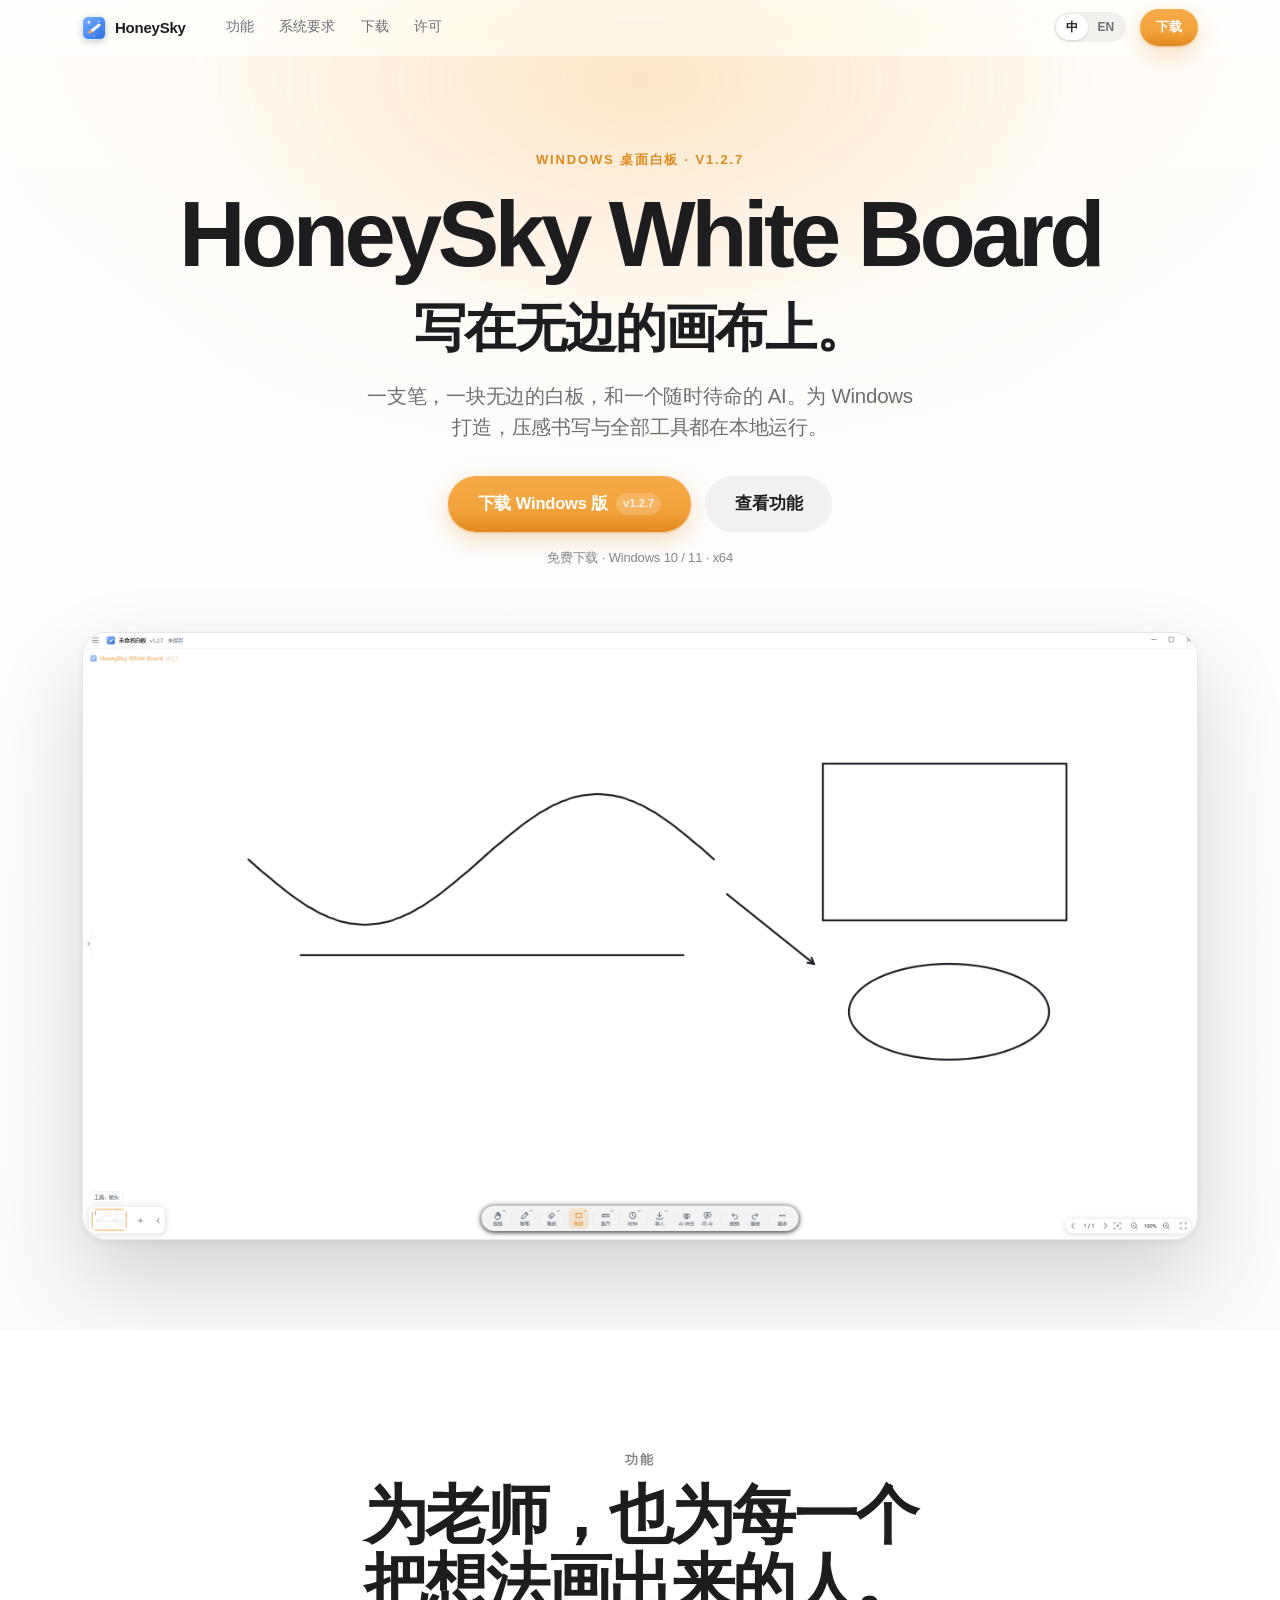
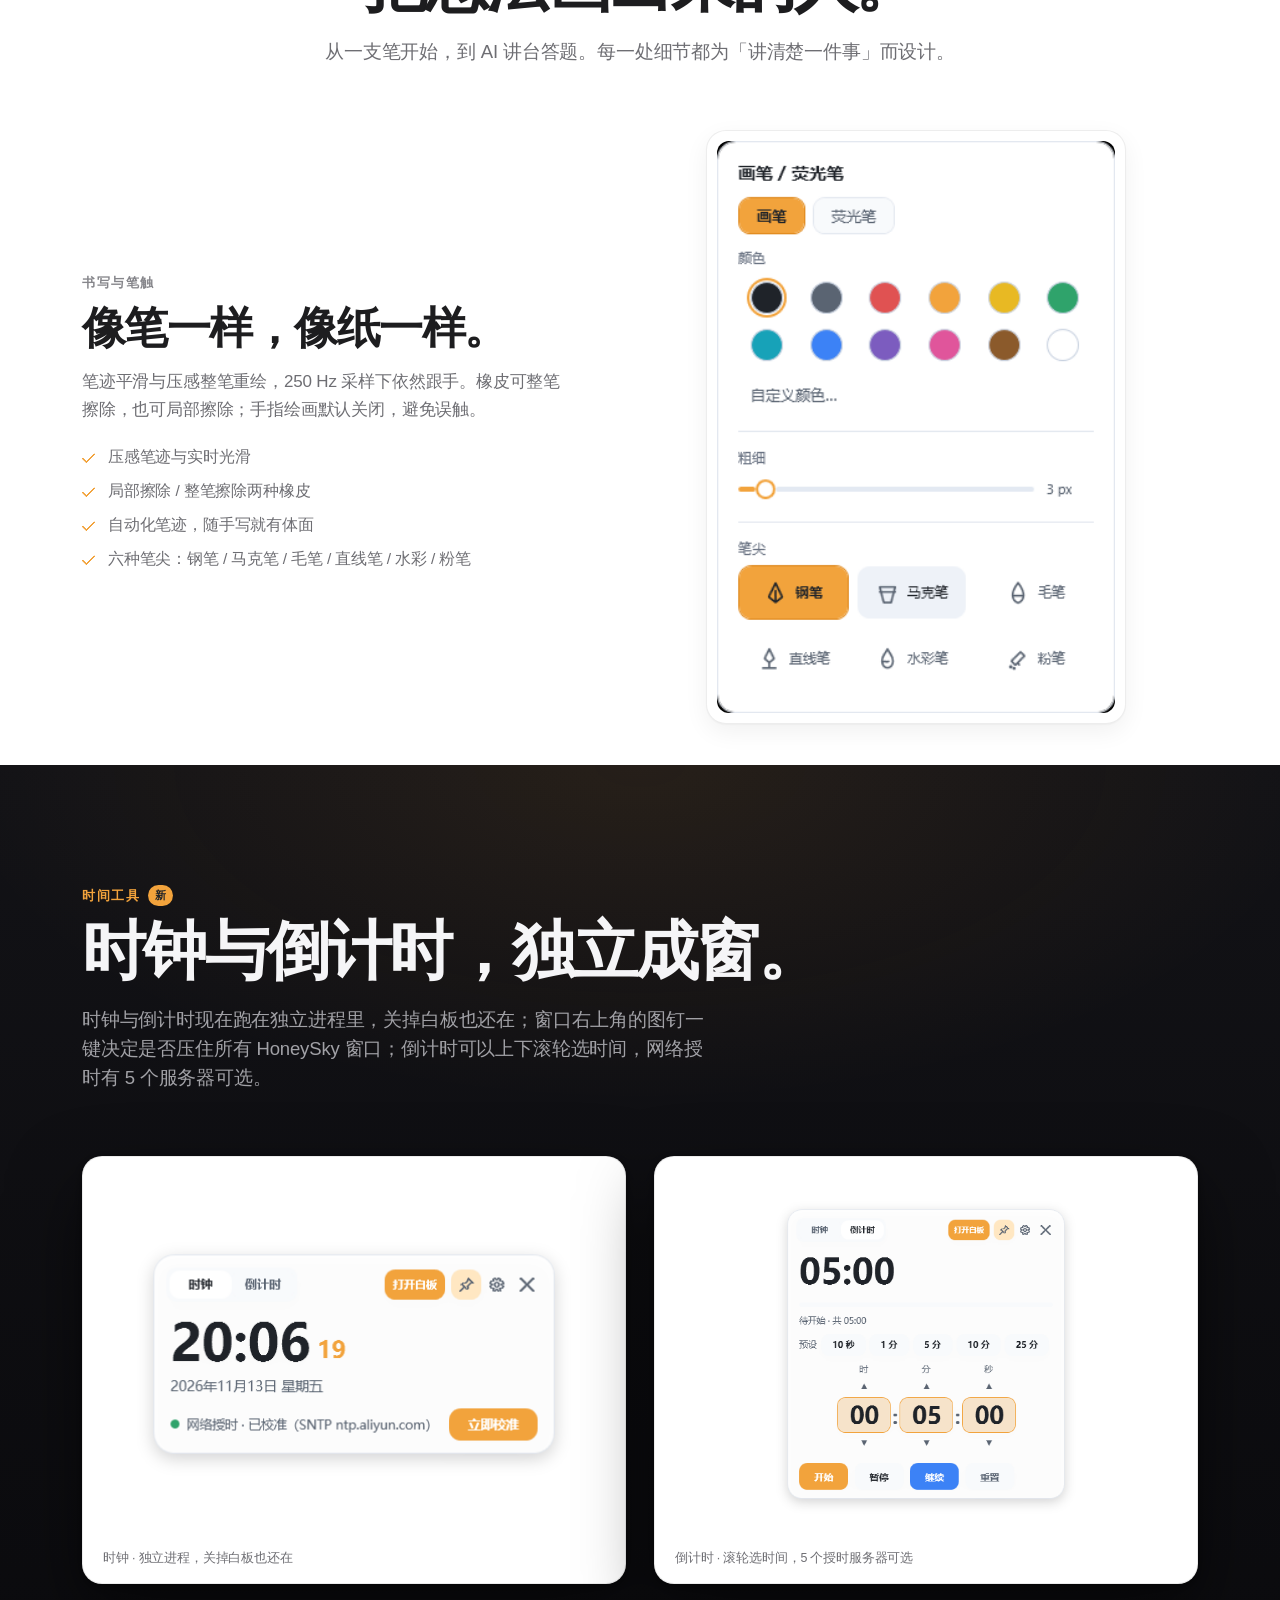
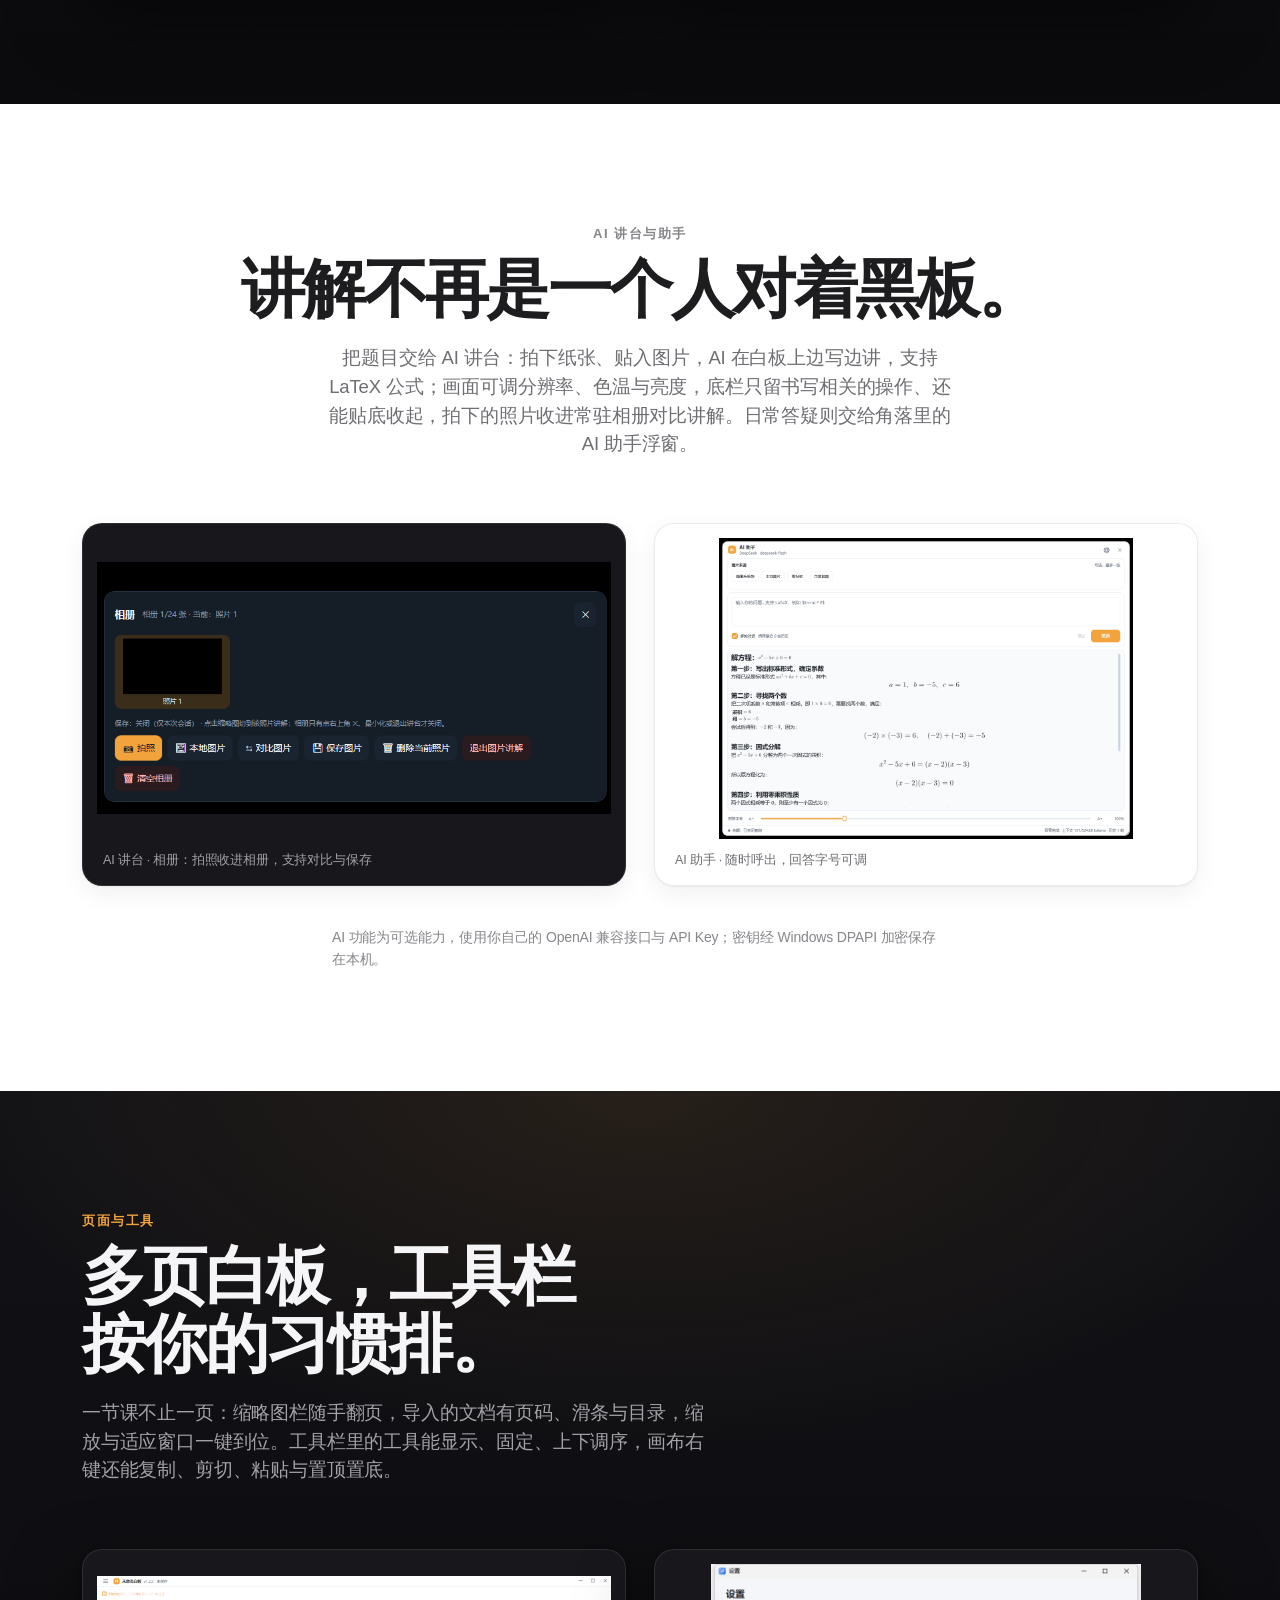
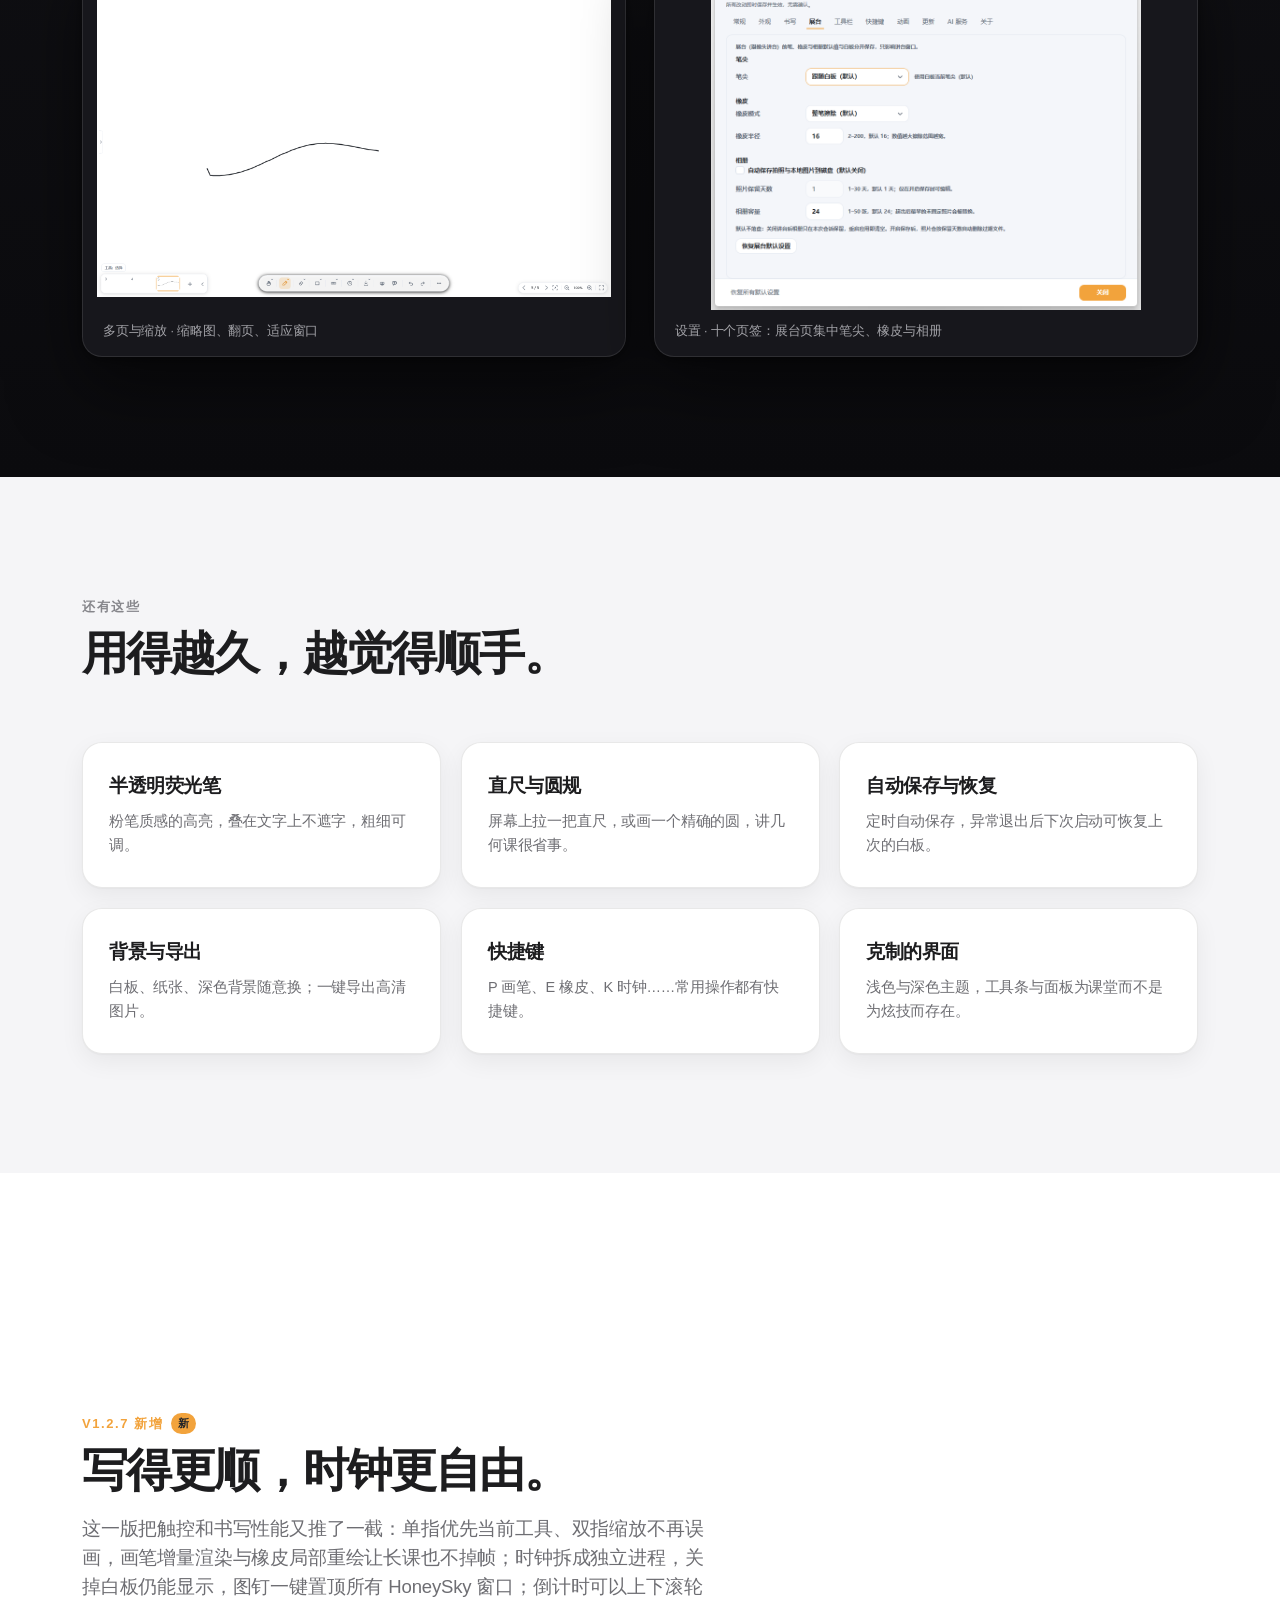
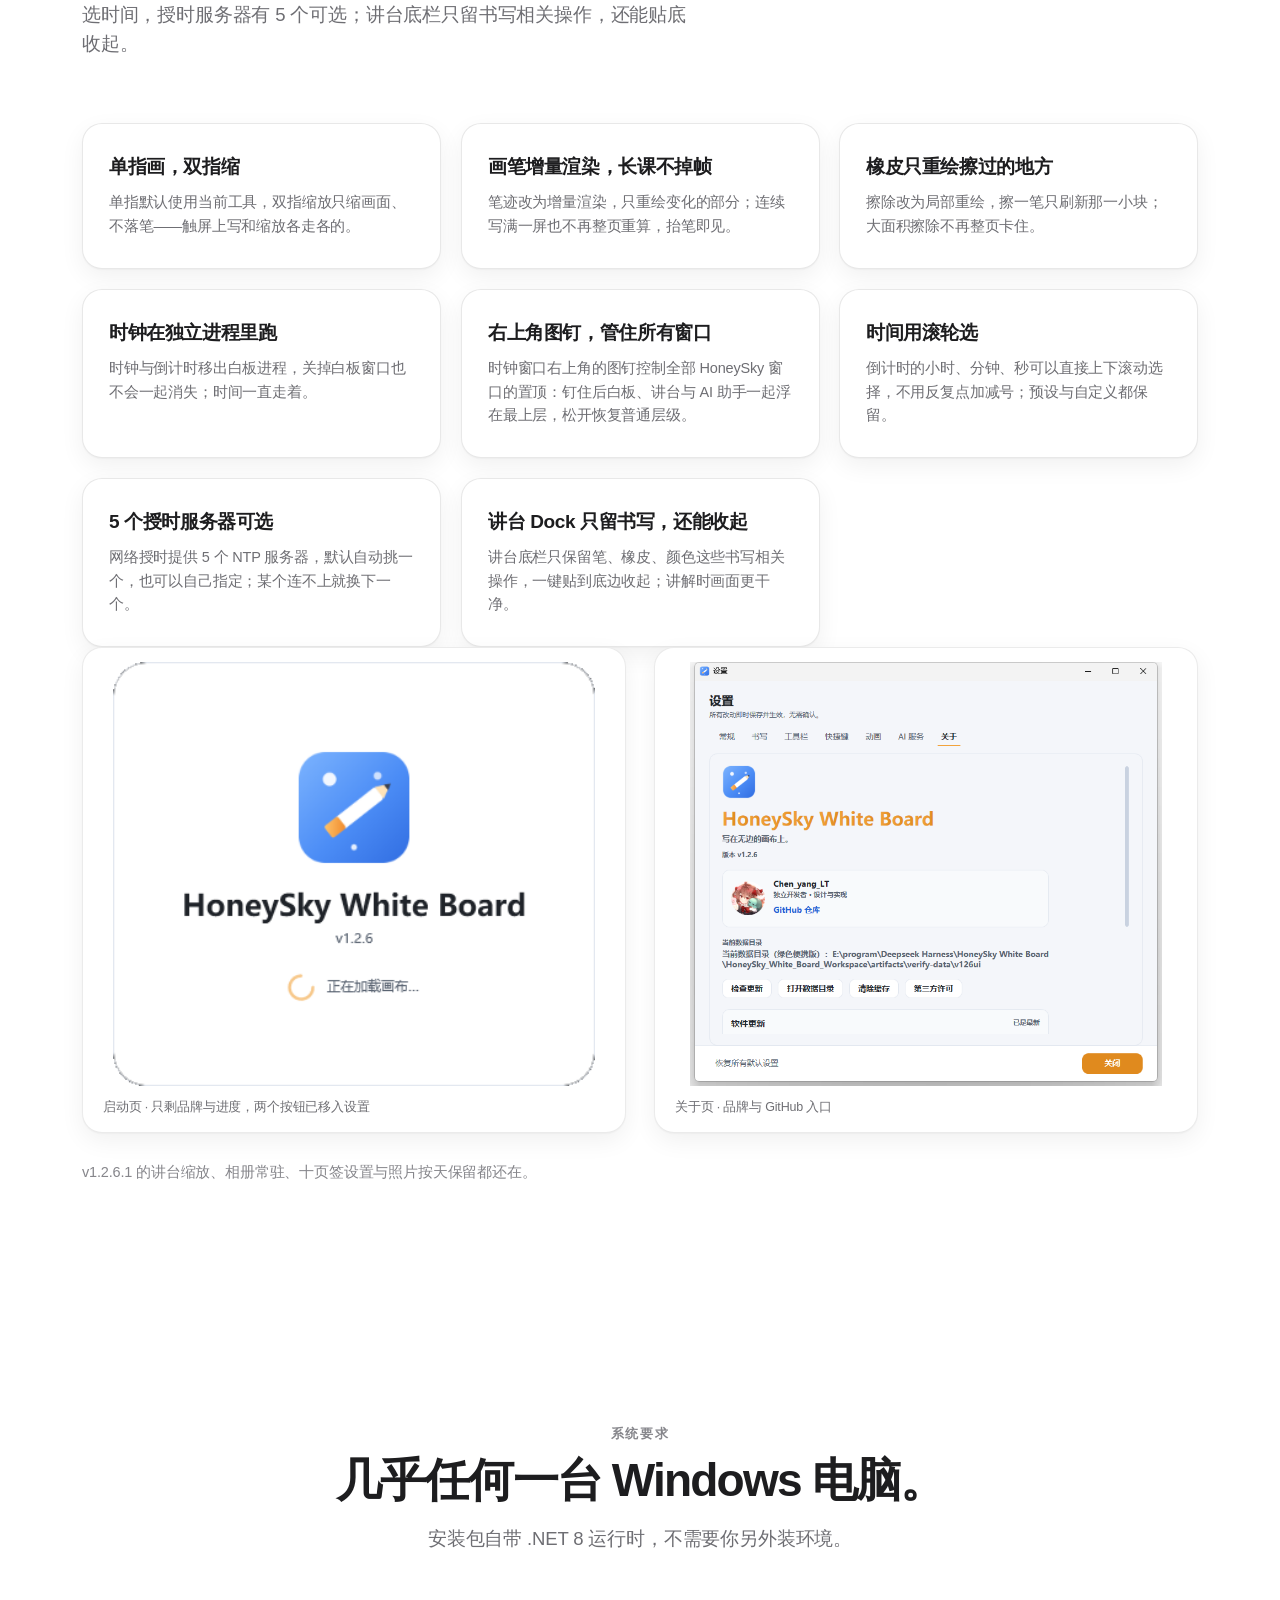
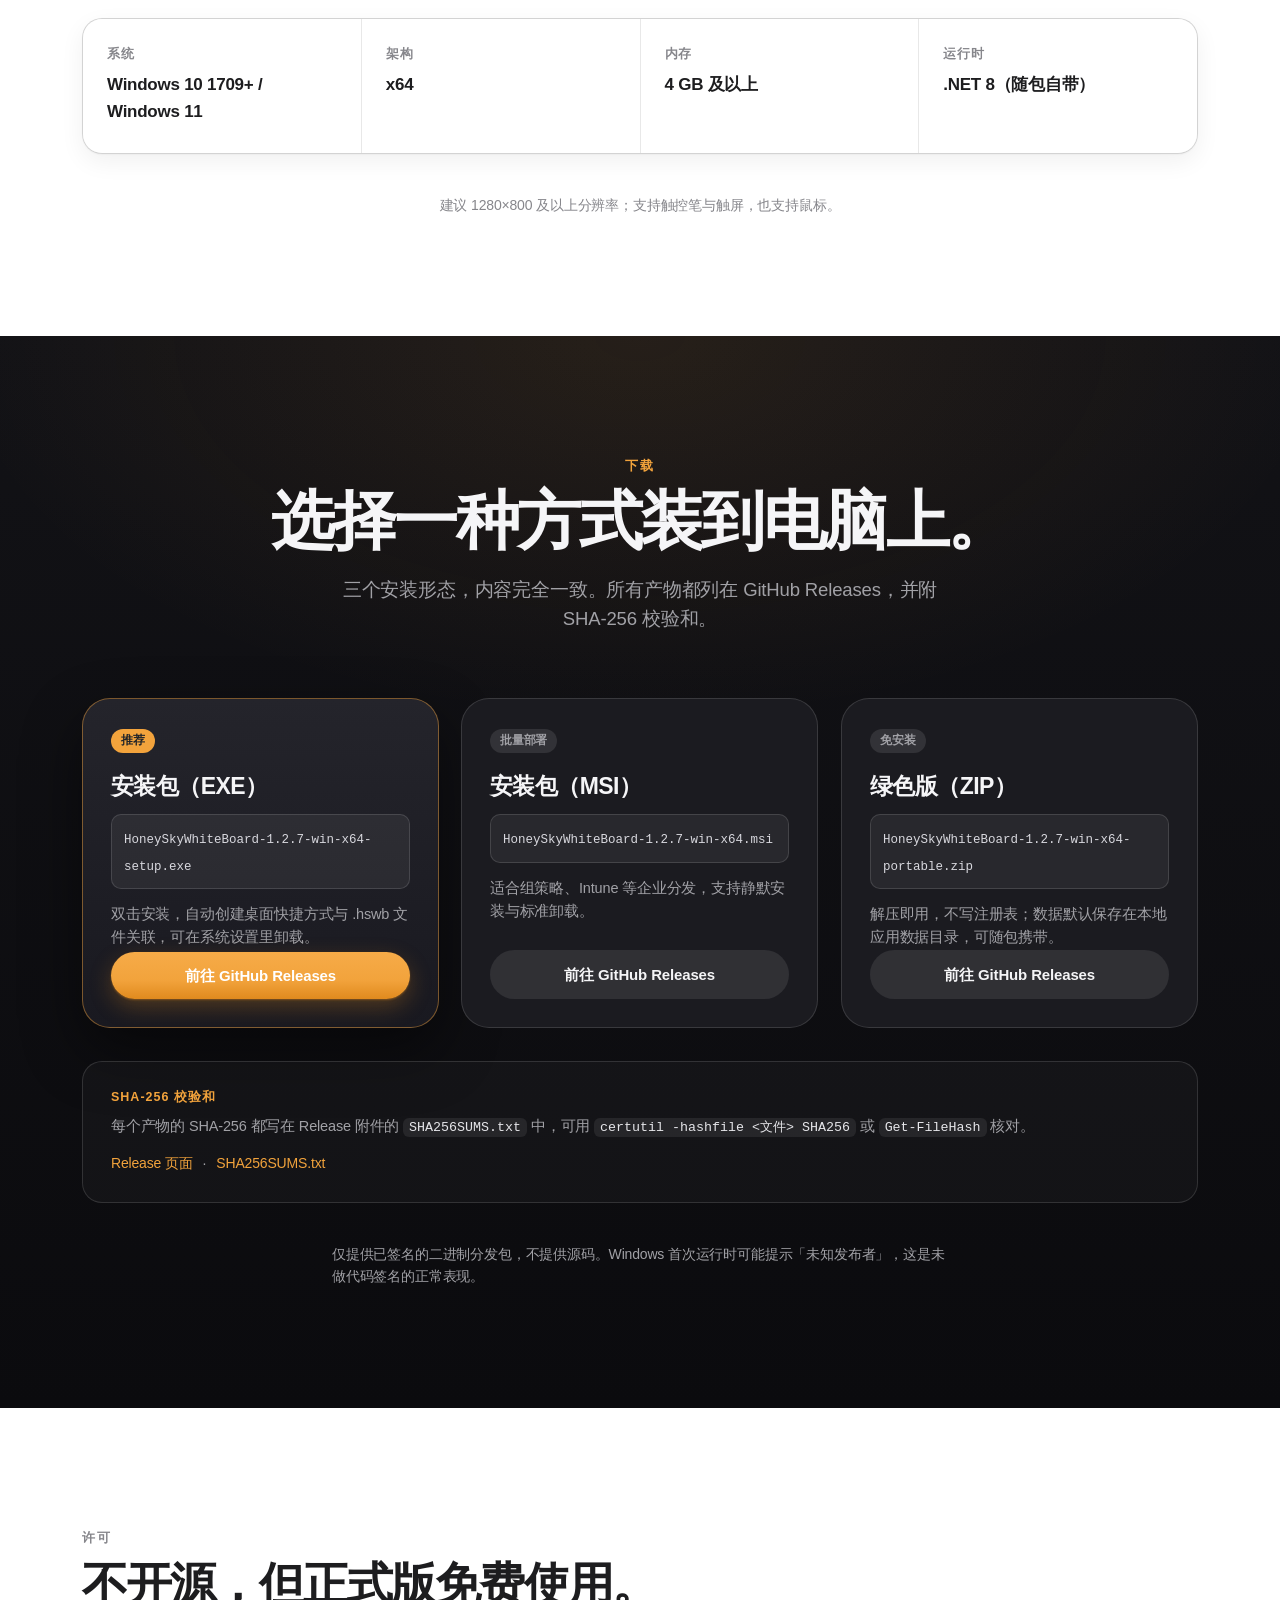
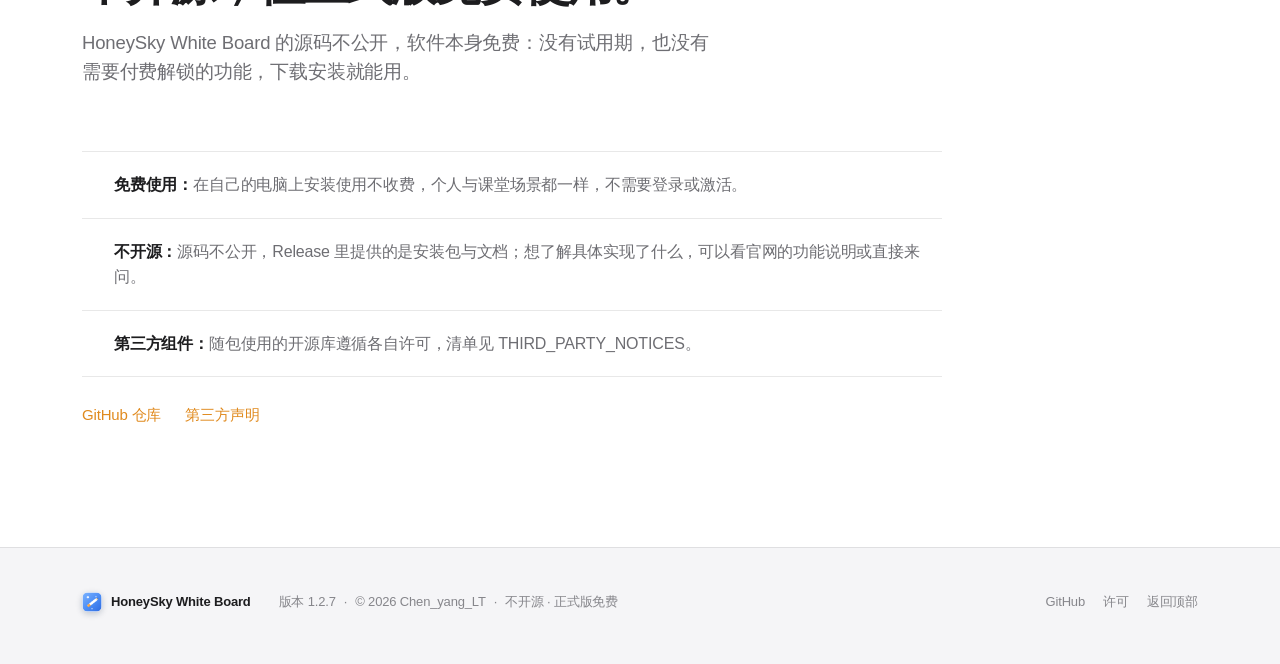
==== commit 6e163276: "HoneySky White Board v1.2.7 发布内容（不含源码）" ====
--- a/website/index.html
+++ b/website/index.html
@@ -4,7 +4,7 @@
 <meta charset="utf-8" />
 <meta name="viewport" content="width=device-width, initial-scale=1" />
 <title>HoneySky White Board — 写在无边的画布上</title>
-<meta name="description" content="HoneySky White Board 是为 Windows 打造的桌面白板：压感书写、尺规作图、时钟与倒计时独立窗口、浮动 Dock、文件导入背景、AI 讲台答题与 AI 助手。v1.2.6.1 让讲台底栏直接缩放画面，拍照与相册合并成一个入口、相册常驻并可对比保存；白板、讲台与 AI 助手不再互相置顶（时钟与倒计时仍置顶）；照片默认不落盘，可在「设置 → 展台」按 1–30 天保留；设置拆成 10 个页签。免费下载。" />
+<meta name="description" content="HoneySky White Board 是为 Windows 打造的桌面白板：压感书写、尺规作图、时钟与倒计时独立窗口、浮动 Dock、文件导入背景、AI 讲台答题与 AI 助手。v1.2.7 让触控单指优先当前工具、双指缩放不再误画，画笔增量渲染与橡皮局部重绘让长课更跟手；时钟与倒计时改为独立进程、关掉白板仍显示，图钉一键置顶全部窗口；倒计时可用滚轮选时间、5 个授时服务器可选；讲台底栏只留书写操作并可贴底收起。免费下载。" />
 <meta name="theme-color" content="#ffffff" />
 <meta property="og:title" content="HoneySky White Board" />
 <meta property="og:description" content="一支笔，一块无边的白板，和一个随时待命的 AI。" />
@@ -43,14 +43,14 @@
   <section class="hero">
     <div class="hero__glow" aria-hidden="true"></div>
     <div class="wrap hero__inner">
-      <p class="hero__eyebrow" data-i18n="hero.eyebrow">Windows 桌面白板 · v1.2.6.1</p>
+      <p class="hero__eyebrow" data-i18n="hero.eyebrow">Windows 桌面白板 · v1.2.7</p>
       <h1 class="hero__title" data-i18n="hero.product">HoneySky White Board</h1>
       <p class="hero__tagline" data-i18n="hero.tagline">写在无边的画布上。</p>
       <p class="hero__lead" data-i18n="hero.lead">一支笔，一块无边的白板，和一个随时待命的 AI。为 Windows 打造，压感书写与全部工具都在本地运行。</p>
       <div class="hero__cta">
         <a class="btn btn--primary btn--lg" href="#download">
           <span data-i18n="hero.cta1">下载 Windows 版</span>
-          <span class="btn__meta">v1.2.6.1</span>
+          <span class="btn__meta">v1.2.7</span>
         </a>
         <a class="btn btn--ghost btn--lg" href="#features" data-i18n="hero.cta2">查看功能</a>
       </div>
@@ -97,17 +97,17 @@
       <div class="wrap">
         <header class="section__head section__head--left reveal">
           <p class="kicker kicker--honey"><span data-i18n="f2.kicker">时间工具</span><span class="badge" data-i18n="common.new">新</span></p>
-          <h2 class="display" data-i18n="f2.title">时钟与倒计时，搬到独立窗口。</h2>
-          <p class="sub" data-i18n="f2.lead">时钟与倒计时是始终置顶的独立窗口，不遮挡板书：字号与背景透明度都能调，字号放大后文字依然清晰。</p>
+          <h2 class="display" data-i18n="f2.title">时钟与倒计时，独立成窗。</h2>
+          <p class="sub" data-i18n="f2.lead">时钟与倒计时现在跑在独立进程里，关掉白板也还在；窗口右上角的图钉一键决定是否压住所有 HoneySky 窗口；倒计时可以上下滚轮选时间，网络授时有 5 个服务器可选。</p>
         </header>
         <div class="duo duo--dark duo--time">
           <figure class="shot shot--canvas shot--framed" data-shot data-ph="时钟窗口截图 · clock.png">
             <img src="assets/img/clock.png" alt="独立时钟窗口：橙色秒数、日期、网络授时状态与「立即校准」，字号与背景透明度可调，放大后依然清晰" width="511" height="310" loading="lazy" decoding="async" data-i18n-alt="img.clock" />
-            <figcaption class="shot__cap" data-i18n="f2.cap1">时钟 · 网络授时，字号与透明度即时可调</figcaption>
+            <figcaption class="shot__cap" data-i18n="f2.cap1">时钟 · 独立进程，关掉白板也还在</figcaption>
           </figure>
           <figure class="shot shot--canvas shot--framed" data-shot data-ph="倒计时窗口截图 · countdown.png">
-            <img src="assets/img/countdown.png" alt="独立倒计时窗口：05:00 待开始，10 秒 / 1 分 / 5 分 / 10 分 / 25 分预设与自定义分钟，开始、暂停、继续、重置" width="515" height="435" loading="lazy" decoding="async" data-i18n-alt="img.countdown" />
-            <figcaption class="shot__cap" data-i18n="f2.cap2">倒计时 · 最后 3 秒逐秒提示音，结束音效可辨识</figcaption>
+            <img src="assets/img/countdown.png" alt="独立倒计时窗口：05:00 待开始，10 秒 / 1 分 / 5 分 / 10 分 / 25 分预设；时、分、秒三列可点上下箭头或滚轮选择，开始、暂停、继续、重置" width="515" height="534" loading="lazy" decoding="async" data-i18n-alt="img.countdown" />
+            <figcaption class="shot__cap" data-i18n="f2.cap2">倒计时 · 滚轮选时间，5 个授时服务器可选</figcaption>
           </figure>
         </div>
       </div>
@@ -119,7 +119,7 @@
         <header class="section__head reveal">
           <p class="kicker" data-i18n="f3.kicker">AI 讲台与助手</p>
           <h2 class="display" data-i18n="f3.title">讲解不再是一个人对着黑板。</h2>
-          <p class="sub" data-i18n="f3.lead">把题目交给 AI 讲台：拍下纸张、贴入图片，AI 在白板上边写边讲，支持 LaTeX 公式；画面可调分辨率、色温与亮度，底栏能直接缩放，拍下的照片收进常驻相册对比讲解。日常答疑则交给角落里的 AI 助手浮窗。</p>
+          <p class="sub" data-i18n="f3.lead">把题目交给 AI 讲台：拍下纸张、贴入图片，AI 在白板上边写边讲，支持 LaTeX 公式；画面可调分辨率、色温与亮度，底栏只留书写相关的操作、还能贴底收起，拍下的照片收进常驻相册对比讲解。日常答疑则交给角落里的 AI 助手浮窗。</p>
         </header>
         <div class="duo duo--ai">
           <figure class="shot shot--stage shot--framed" data-shot data-ph="AI 讲台截图 · podium.png">
@@ -149,7 +149,7 @@
             <figcaption class="shot__cap" data-i18n="f4.cap1">多页与缩放 · 缩略图、翻页、适应窗口</figcaption>
           </figure>
           <figure class="shot shot--stage shot--framed" data-shot data-ph="设置与工具栏自定义截图 · settings.png">
-            <img src="assets/img/settings.png" alt="v1.2.6.1 设置窗口的展台页：顶部十个页签（常规 / 外观 / 书写 / 展台 / 工具栏 / 快捷键 / 动画 / 更新 / AI 服务 / 关于）；笔尖可选跟随白板或六种笔形，橡皮可选整笔或局部并调半径；相册可开启自动保存、设置照片保留天数 1–30 天与相册容量 1–50 张，底部是恢复展台默认设置" width="920" height="740" loading="lazy" decoding="async" data-i18n-alt="img.settings" />
+            <img src="assets/img/settings.png" alt="设置窗口的展台页：顶部十个页签（常规 / 外观 / 书写 / 展台 / 工具栏 / 快捷键 / 动画 / 更新 / AI 服务 / 关于）；笔尖可选跟随白板或六种笔形，橡皮可选整笔或局部并调半径；相册可开启自动保存、设置照片保留天数 1–30 天与相册容量 1–50 张，底部是恢复展台默认设置" width="920" height="740" loading="lazy" decoding="async" data-i18n-alt="img.settings" />
             <figcaption class="shot__cap" data-i18n="f4.cap2">设置 · 十个页签：展台页集中笔尖、橡皮与相册</figcaption>
           </figure>
         </div>
@@ -175,46 +175,46 @@
     </section>
   </section>
 
-  <!-- ================= v1.2.6.1 新增 ================= -->
+  <!-- ================= v1.2.7 新增 ================= -->
   <section class="section section--light" id="whats-new">
     <div class="wrap">
       <header class="section__head section__head--left reveal">
-        <p class="kicker kicker--honey"><span data-i18n="f6.kicker">v1.2.6.1 新增</span><span class="badge" data-i18n="common.new">新</span></p>
-        <h2 class="display display--sm" data-i18n="f6.title">讲台更好按，设置更好找。</h2>
-        <p class="sub" data-i18n="f6.lead">这一版把讲台的操作密度收了一收：底栏能直接缩放画面，拍照和相册合并成一个入口，相册常驻、随手翻看与保存；白板、讲台与 AI 助手不再互相置顶（时钟与倒计时仍然置顶）；照片默认不落盘，需要时能在设置里按天保留；设置拆成 10 个页签，展台有独立一页。</p>
+        <p class="kicker kicker--honey"><span data-i18n="f6.kicker">v1.2.7 新增</span><span class="badge" data-i18n="common.new">新</span></p>
+        <h2 class="display display--sm" data-i18n="f6.title">写得更顺，时钟更自由。</h2>
+        <p class="sub" data-i18n="f6.lead">这一版把触控和书写性能又推了一截：单指优先当前工具、双指缩放不再误画，画笔增量渲染与橡皮局部重绘让长课也不掉帧；时钟拆成独立进程，关掉白板仍能显示，图钉一键置顶所有 HoneySky 窗口；倒计时可以上下滚轮选时间，授时服务器有 5 个可选；讲台底栏只留书写相关操作，还能贴底收起。</p>
       </header>
       <div class="cards">
         <article class="card reveal">
-          <h3 data-i18n="n1.title">展台画面直接缩放</h3>
-          <p data-i18n="n1.body">底栏新增 − / + 与当前倍率（从 1.0× 起），讲到细节时放大画面不用换页；缩放后笔迹、批注与拍照都跟着当前画面走。</p>
-        </article>
-        <article class="card reveal">
-          <h3 data-i18n="n2.title">拍照和相册合并</h3>
-          <p data-i18n="n2.body">底栏的「拍照」拍完直接收进相册，不再有下拉菜单；「相册」常驻底栏，随时打开、对比、保存或清空。</p>
-        </article>
-        <article class="card reveal">
-          <h3 data-i18n="n3.title">不再互相置顶</h3>
-          <p data-i18n="n3.body">白板、AI 讲台与 AI 助手互不压层，切回来还是刚才那一层；时钟与倒计时仍是独立的置顶窗口，讲课时始终可见。</p>
-        </article>
-        <article class="card reveal">
-          <h3 data-i18n="n4.title">相册常驻讲台</h3>
-          <p data-i18n="n4.body">相册从临时弹层变成常驻入口：支持本地图片、对比图片、保存图片、删除当前照片与退出图片讲解，一次讲解最多保留 24 张。</p>
-        </article>
-        <article class="card reveal">
-          <h3 data-i18n="n5.title">照片默认不落盘</h3>
-          <p data-i18n="n5.body">关闭讲台后照片只在本次会话保留；在「设置 → 展台」开启「自动保存拍照与本地图片到磁盘」后，可设保留天数（1–30 天）与相册容量（1–50 张），过期自动删除。</p>
-        </article>
-        <article class="card reveal">
-          <h3 data-i18n="n6.title">最小化与退出到底栏</h3>
-          <p data-i18n="n6.body">讲台底栏右下角常驻「最小化」与「退出讲台」，不再藏进右上角菜单，全屏讲解时也不用先找按钮。</p>
-        </article>
-        <article class="card reveal">
-          <h3 data-i18n="n7.title">展台笔形与橡皮分开设置</h3>
-          <p data-i18n="n7.body">笔尖可「跟随白板」或固定六种笔形之一（钢笔 / 马克笔 / 毛笔 / 直线笔 / 水彩 / 粉笔）；橡皮可整笔擦除或局部擦除，半径单独可调。</p>
-        </article>
-        <article class="card reveal">
-          <h3 data-i18n="n8.title">设置拆成十个页签</h3>
-          <p data-i18n="n8.body">常规 / 外观 / 书写 / 展台 / 工具栏 / 快捷键 / 动画 / 更新 / AI 服务 / 关于，十个页签各管一段；展台页集中笔尖、橡皮、相册与保留策略。</p>
+          <h3 data-i18n="n1.title">单指画，双指缩</h3>
+          <p data-i18n="n1.body">单指默认使用当前工具，双指缩放只缩画面、不落笔——触屏上写和缩放各走各的。</p>
+        </article>
+        <article class="card reveal">
+          <h3 data-i18n="n2.title">画笔增量渲染，长课不掉帧</h3>
+          <p data-i18n="n2.body">笔迹改为增量渲染，只重绘变化的部分；连续写满一屏也不再整页重算，抬笔即见。</p>
+        </article>
+        <article class="card reveal">
+          <h3 data-i18n="n3.title">橡皮只重绘擦过的地方</h3>
+          <p data-i18n="n3.body">擦除改为局部重绘，擦一笔只刷新那一小块；大面积擦除不再整页卡住。</p>
+        </article>
+        <article class="card reveal">
+          <h3 data-i18n="n4.title">时钟在独立进程里跑</h3>
+          <p data-i18n="n4.body">时钟与倒计时移出白板进程，关掉白板窗口也不会一起消失；时间一直走着。</p>
+        </article>
+        <article class="card reveal">
+          <h3 data-i18n="n5.title">右上角图钉，管住所有窗口</h3>
+          <p data-i18n="n5.body">时钟窗口右上角的图钉控制全部 HoneySky 窗口的置顶：钉住后白板、讲台与 AI 助手一起浮在最上层，松开恢复普通层级。</p>
+        </article>
+        <article class="card reveal">
+          <h3 data-i18n="n6.title">时间用滚轮选</h3>
+          <p data-i18n="n6.body">倒计时的小时、分钟、秒可以直接上下滚动选择，不用反复点加减号；预设与自定义都保留。</p>
+        </article>
+        <article class="card reveal">
+          <h3 data-i18n="n7.title">5 个授时服务器可选</h3>
+          <p data-i18n="n7.body">网络授时提供 5 个 NTP 服务器，默认自动挑一个，也可以自己指定；某个连不上就换下一个。</p>
+        </article>
+        <article class="card reveal">
+          <h3 data-i18n="n8.title">讲台 Dock 只留书写，还能收起</h3>
+          <p data-i18n="n8.body">讲台底栏只保留笔、橡皮、颜色这些书写相关操作，一键贴到底边收起；讲解时画面更干净。</p>
         </article>
       </div>
       <div class="duo duo--v125 reveal">
@@ -227,9 +227,7 @@
           <figcaption class="shot__cap" data-i18n="f6.cap2">关于页 · 品牌与 GitHub 入口</figcaption>
         </figure>
       </div>
-      <p class="sub new-history" data-i18n="f6.history">v1.2.6 的讲台画面设置、六种笔尖、PPT 预取、时钟独立窗口与更新源自选都还在。</p>
-    </div>
-  </section>
+      <p class="sub new-history" data-i18n="f6.history">v1.2.6.1 的讲台缩放、相册常驻、十页签设置与照片按天保留都还在。</p>
     </div>
   </section>
 
@@ -242,7 +240,7 @@
         <p class="sub" data-i18n="req.lead">安装包自带 .NET 8 运行时，不需要你另外装环境。</p>
       </header>
       <div class="specs reveal">
-        <div class="spec"><p class="spec__k" data-i18n="req.k1">系统</p><p class="spec__v" data-i18n="req.v1">Windows 10 1809+ / Windows 11</p></div>
+        <div class="spec"><p class="spec__k" data-i18n="req.k1">系统</p><p class="spec__v" data-i18n="req.v1">Windows 10 1709+ / Windows 11</p></div>
         <div class="spec"><p class="spec__k" data-i18n="req.k2">架构</p><p class="spec__v" data-i18n="req.v2">x64</p></div>
         <div class="spec"><p class="spec__k" data-i18n="req.k3">内存</p><p class="spec__v" data-i18n="req.v3">4 GB 及以上</p></div>
         <div class="spec"><p class="spec__k" data-i18n="req.k4">运行时</p><p class="spec__v" data-i18n="req.v4">.NET 8（随包自带）</p></div>
@@ -263,21 +261,21 @@
         <article class="dl-card dl-card--featured reveal">
           <p class="dl-card__tag" data-i18n="dl.tag1">推荐</p>
           <h3 data-i18n="dl.c1.title">安装包（EXE）</h3>
-          <p class="dl-card__file"><code>HoneySkyWhiteBoard-1.2.6.1-win-x64-setup.exe</code></p>
+          <p class="dl-card__file"><code>HoneySkyWhiteBoard-1.2.7-win-x64-setup.exe</code></p>
           <p class="dl-card__body" data-i18n="dl.c1.body">双击安装，自动创建桌面快捷方式与 .hswb 文件关联，可在系统设置里卸载。</p>
           <a class="btn btn--primary btn--block" href="https://github.com/ChenyangLT/HoneySky-White-Board/releases/latest" rel="noopener" data-i18n="dl.get">前往 GitHub Releases</a>
         </article>
         <article class="dl-card reveal">
           <p class="dl-card__tag dl-card__tag--muted" data-i18n="dl.tag2">批量部署</p>
           <h3 data-i18n="dl.c2.title">安装包（MSI）</h3>
-          <p class="dl-card__file"><code>HoneySkyWhiteBoard-1.2.6.1-win-x64.msi</code></p>
+          <p class="dl-card__file"><code>HoneySkyWhiteBoard-1.2.7-win-x64.msi</code></p>
           <p class="dl-card__body" data-i18n="dl.c2.body">适合组策略、Intune 等企业分发，支持静默安装与标准卸载。</p>
           <a class="btn btn--ghost btn--block" href="https://github.com/ChenyangLT/HoneySky-White-Board/releases/latest" rel="noopener" data-i18n="dl.get">前往 GitHub Releases</a>
         </article>
         <article class="dl-card reveal">
           <p class="dl-card__tag dl-card__tag--muted" data-i18n="dl.tag3">免安装</p>
           <h3 data-i18n="dl.c3.title">绿色版（ZIP）</h3>
-          <p class="dl-card__file"><code>HoneySkyWhiteBoard-1.2.6.1-win-x64-portable.zip</code></p>
+          <p class="dl-card__file"><code>HoneySkyWhiteBoard-1.2.7-win-x64-portable.zip</code></p>
           <p class="dl-card__body" data-i18n="dl.c3.body">解压即用，不写注册表；数据默认保存在本地应用数据目录，可随包携带。</p>
           <a class="btn btn--ghost btn--block" href="https://github.com/ChenyangLT/HoneySky-White-Board/releases/latest" rel="noopener" data-i18n="dl.get">前往 GitHub Releases</a>
         </article>
@@ -325,7 +323,7 @@
       <span>HoneySky White Board</span>
     </div>
     <p class="footer__meta">
-      <span data-i18n="foot.version">版本 1.2.6.1</span>
+      <span data-i18n="foot.version">版本 1.2.7</span>
       <span aria-hidden="true">·</span>
       <span data-i18n="foot.copy">© 2026 Chen_yang_LT</span>
       <span aria-hidden="true">·</span>
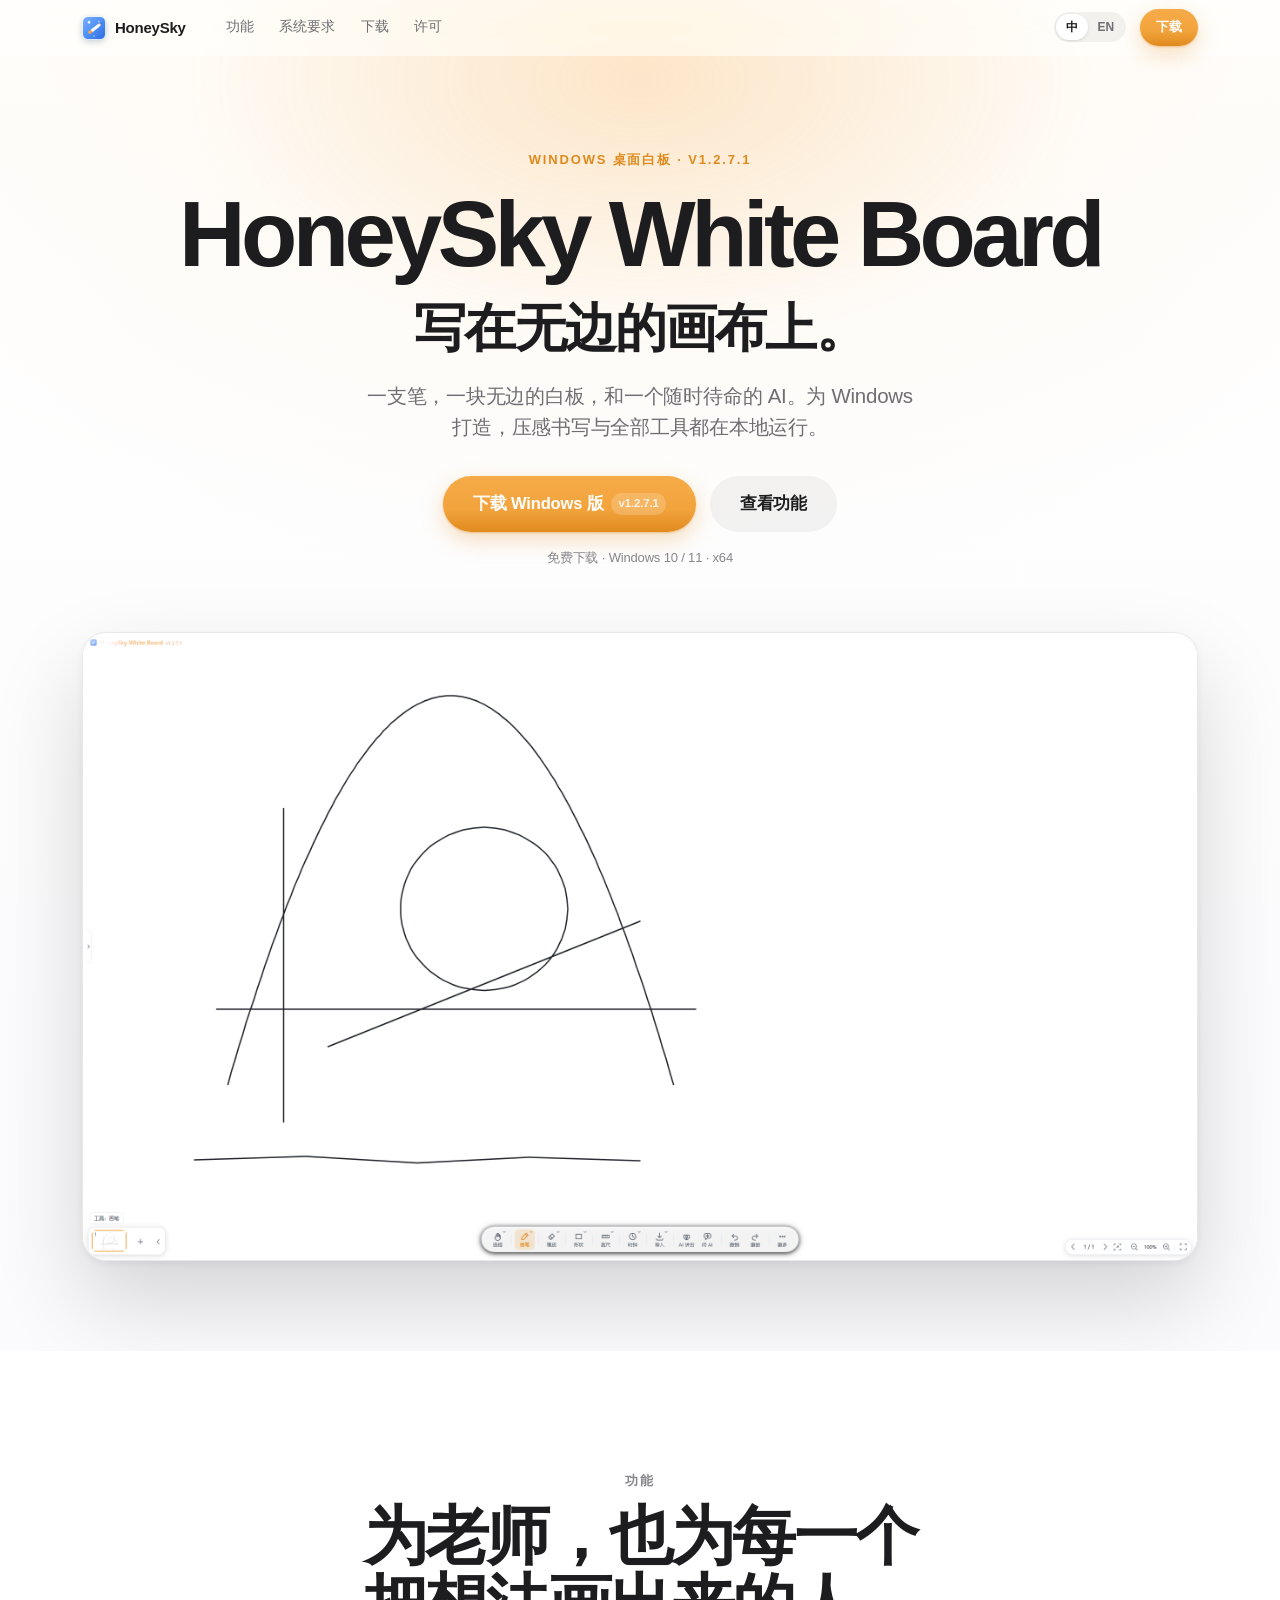
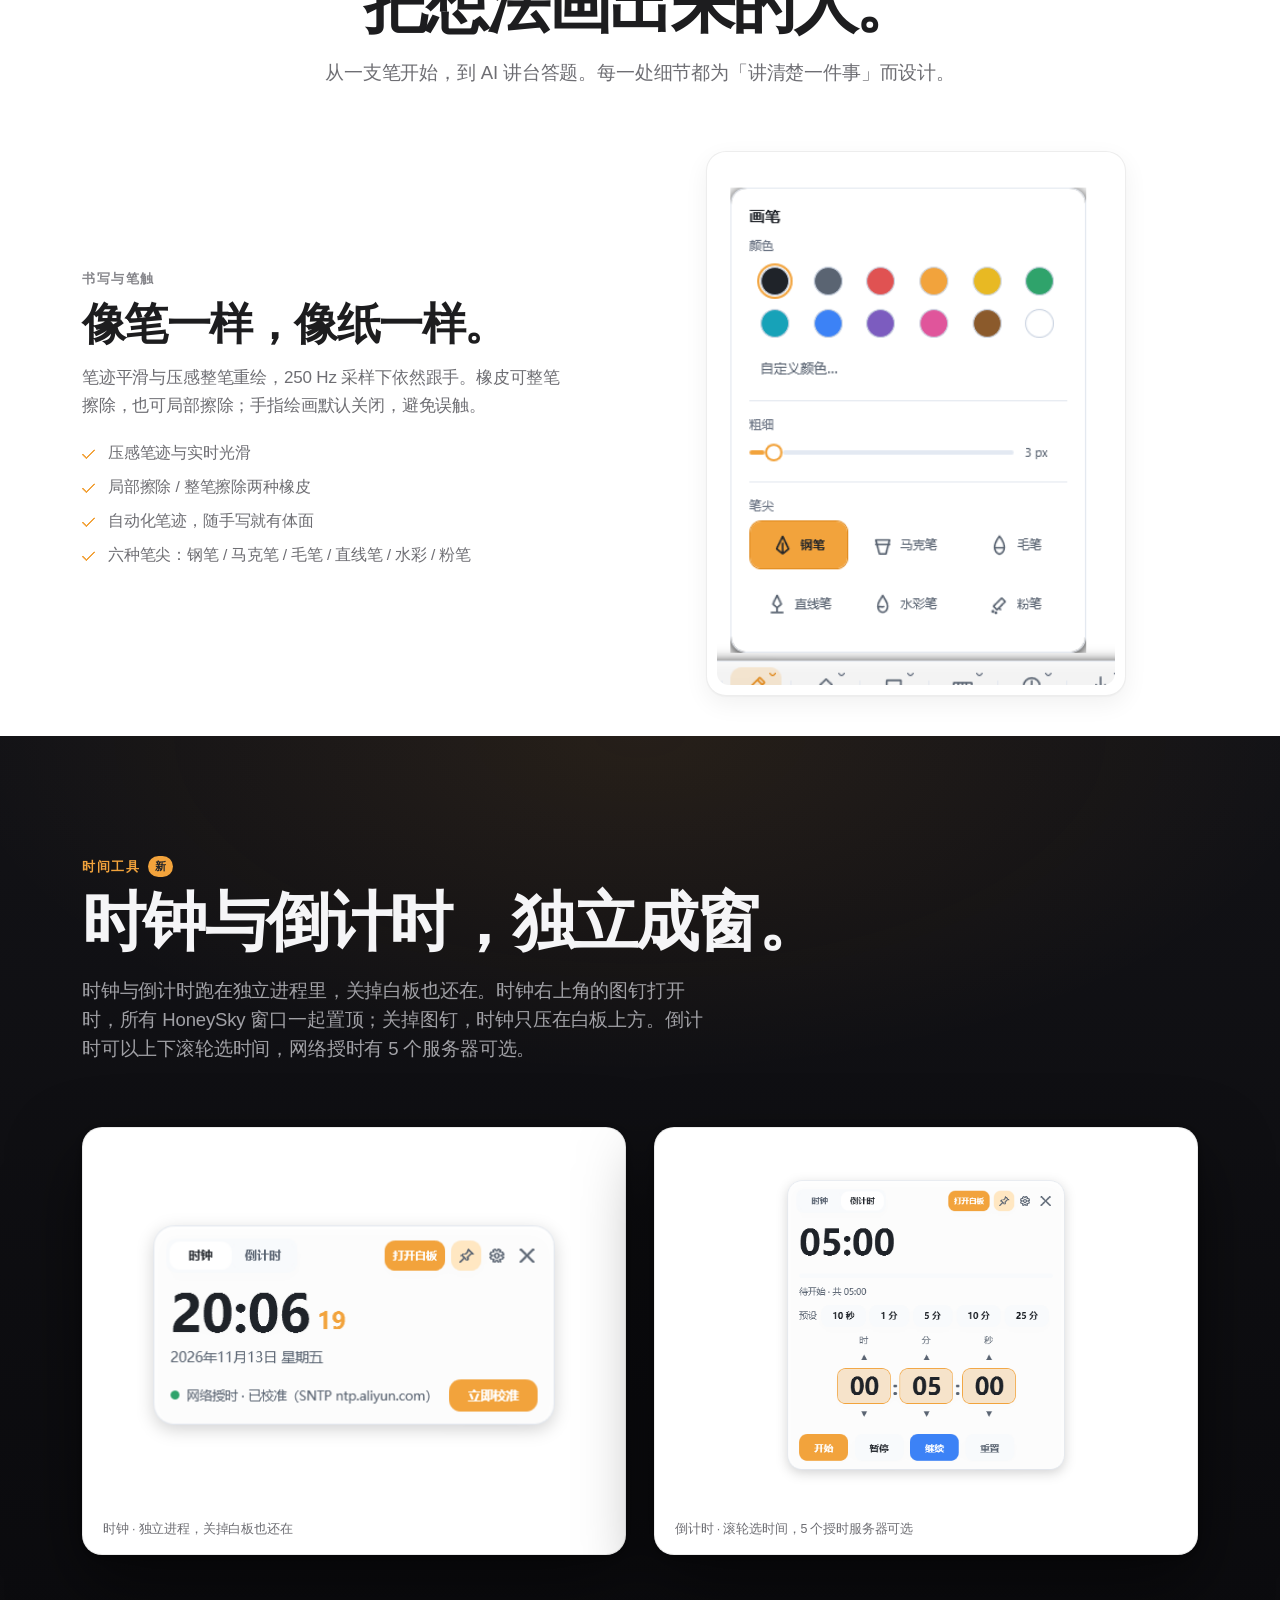
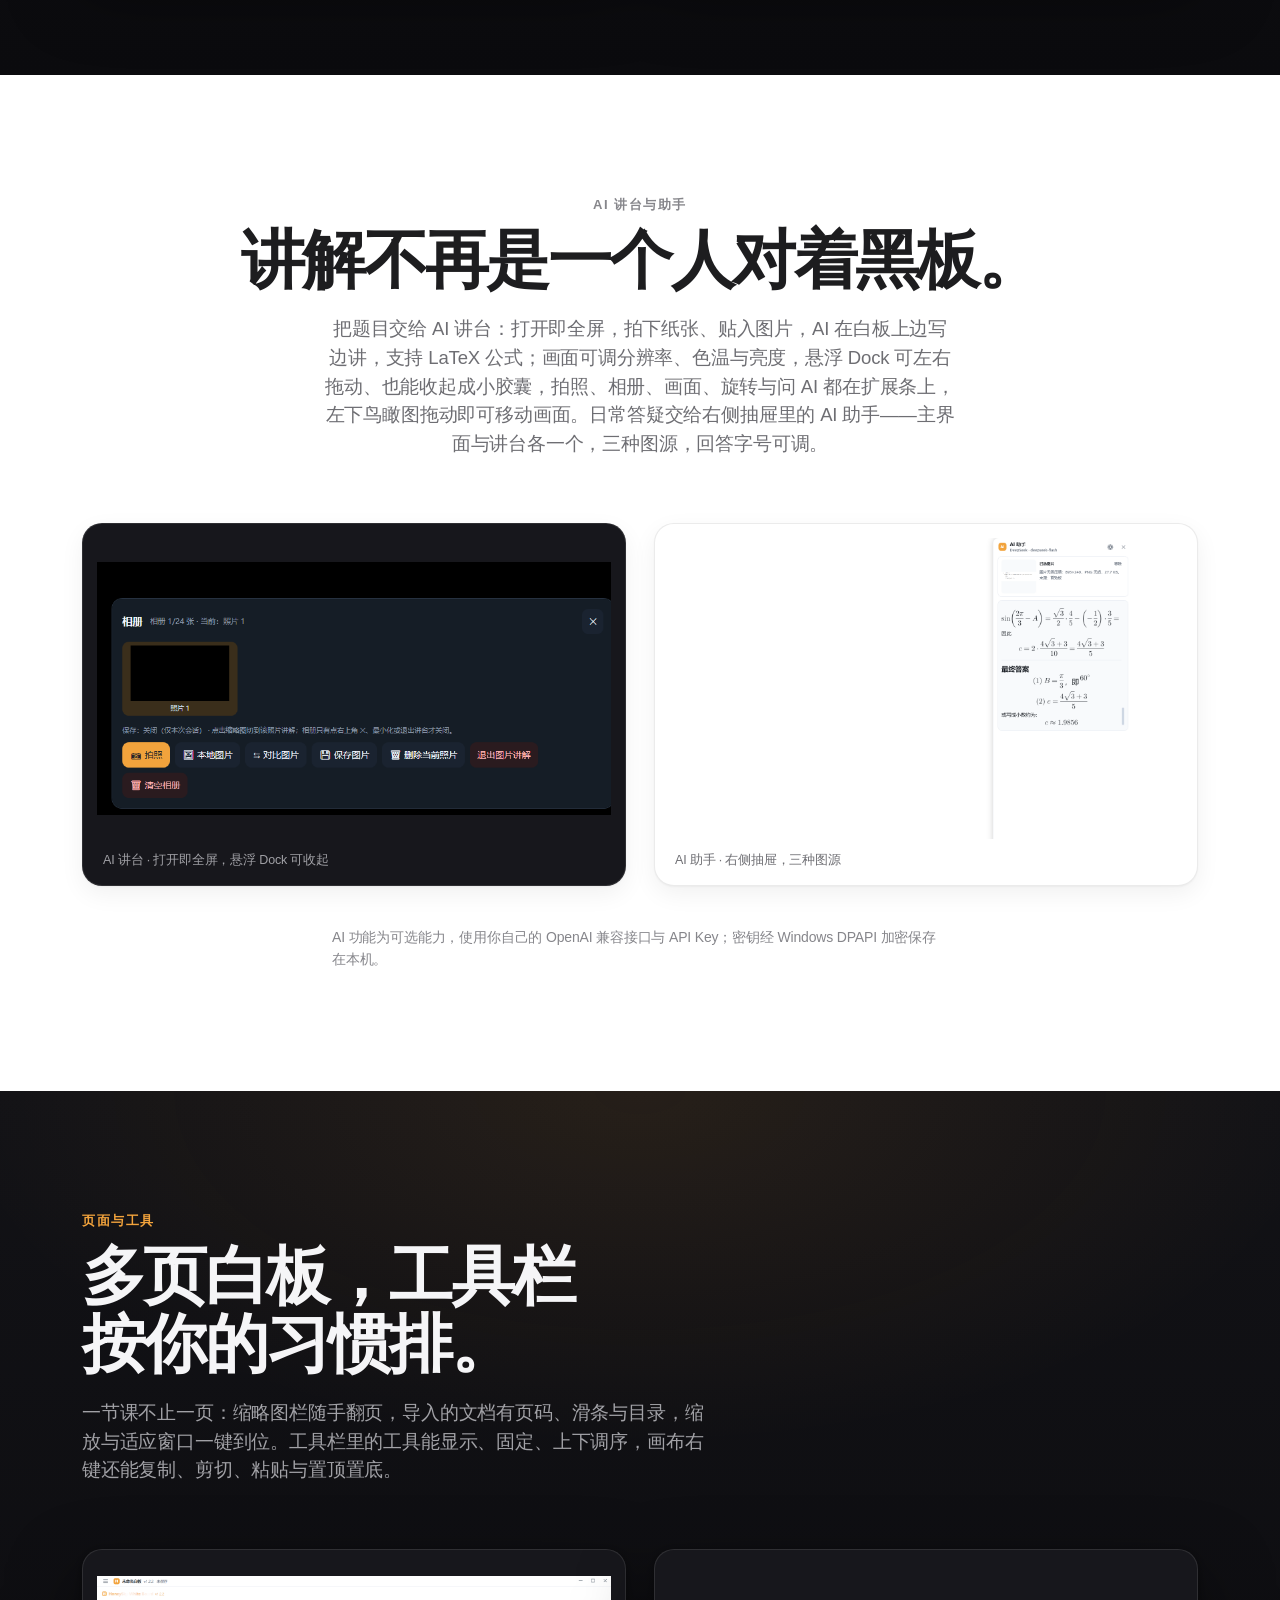
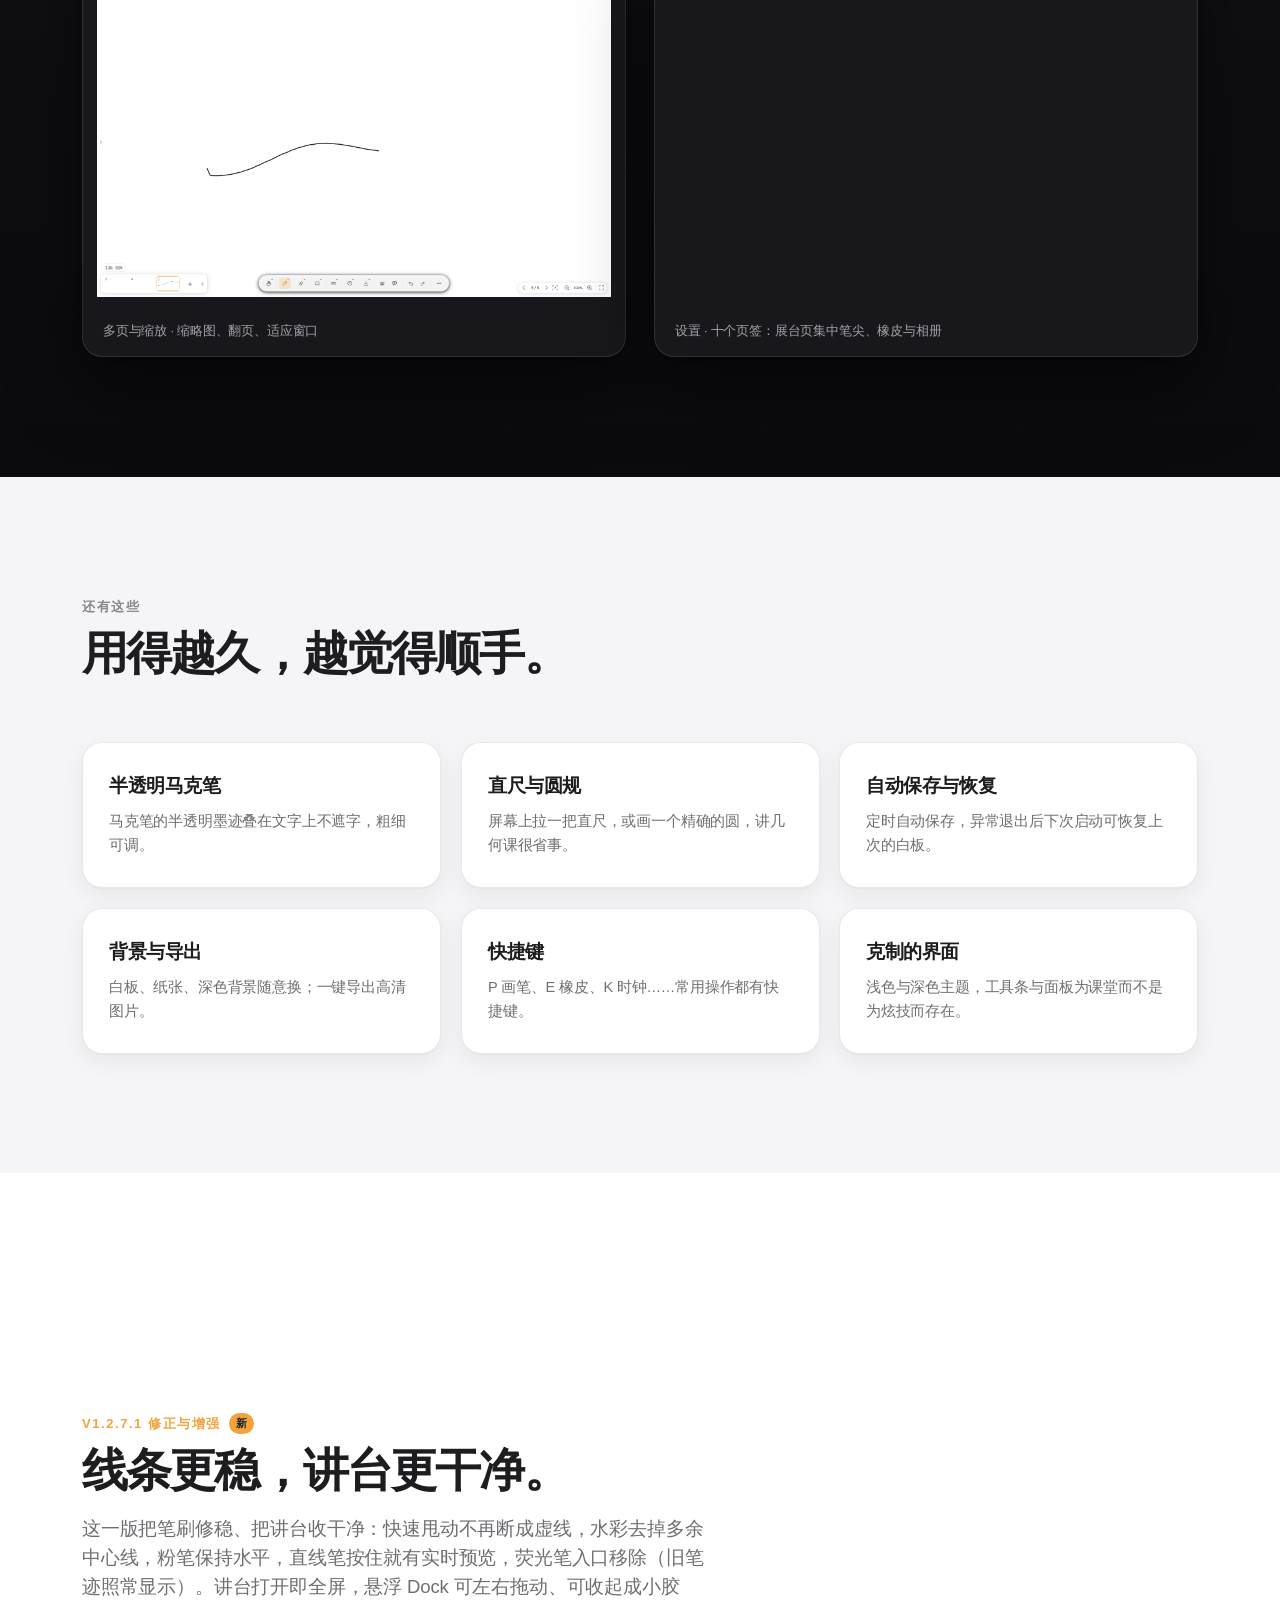
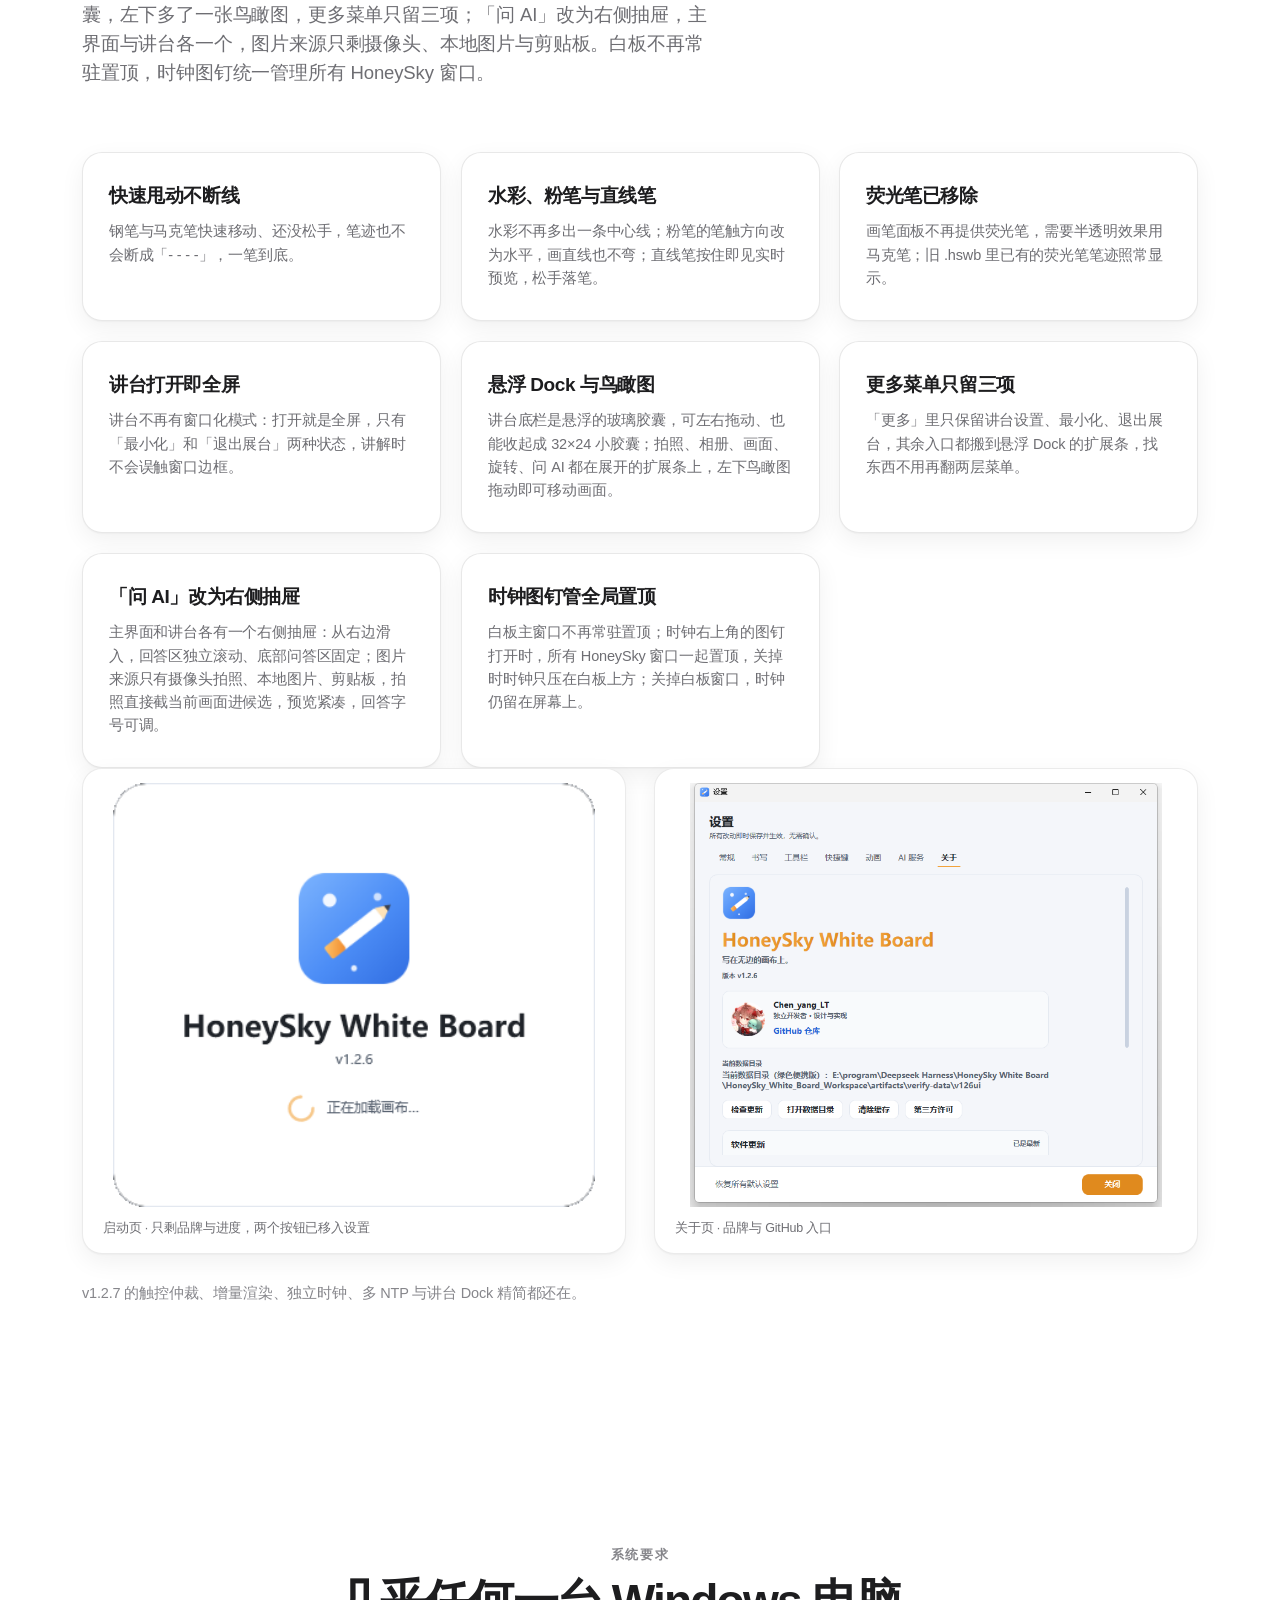
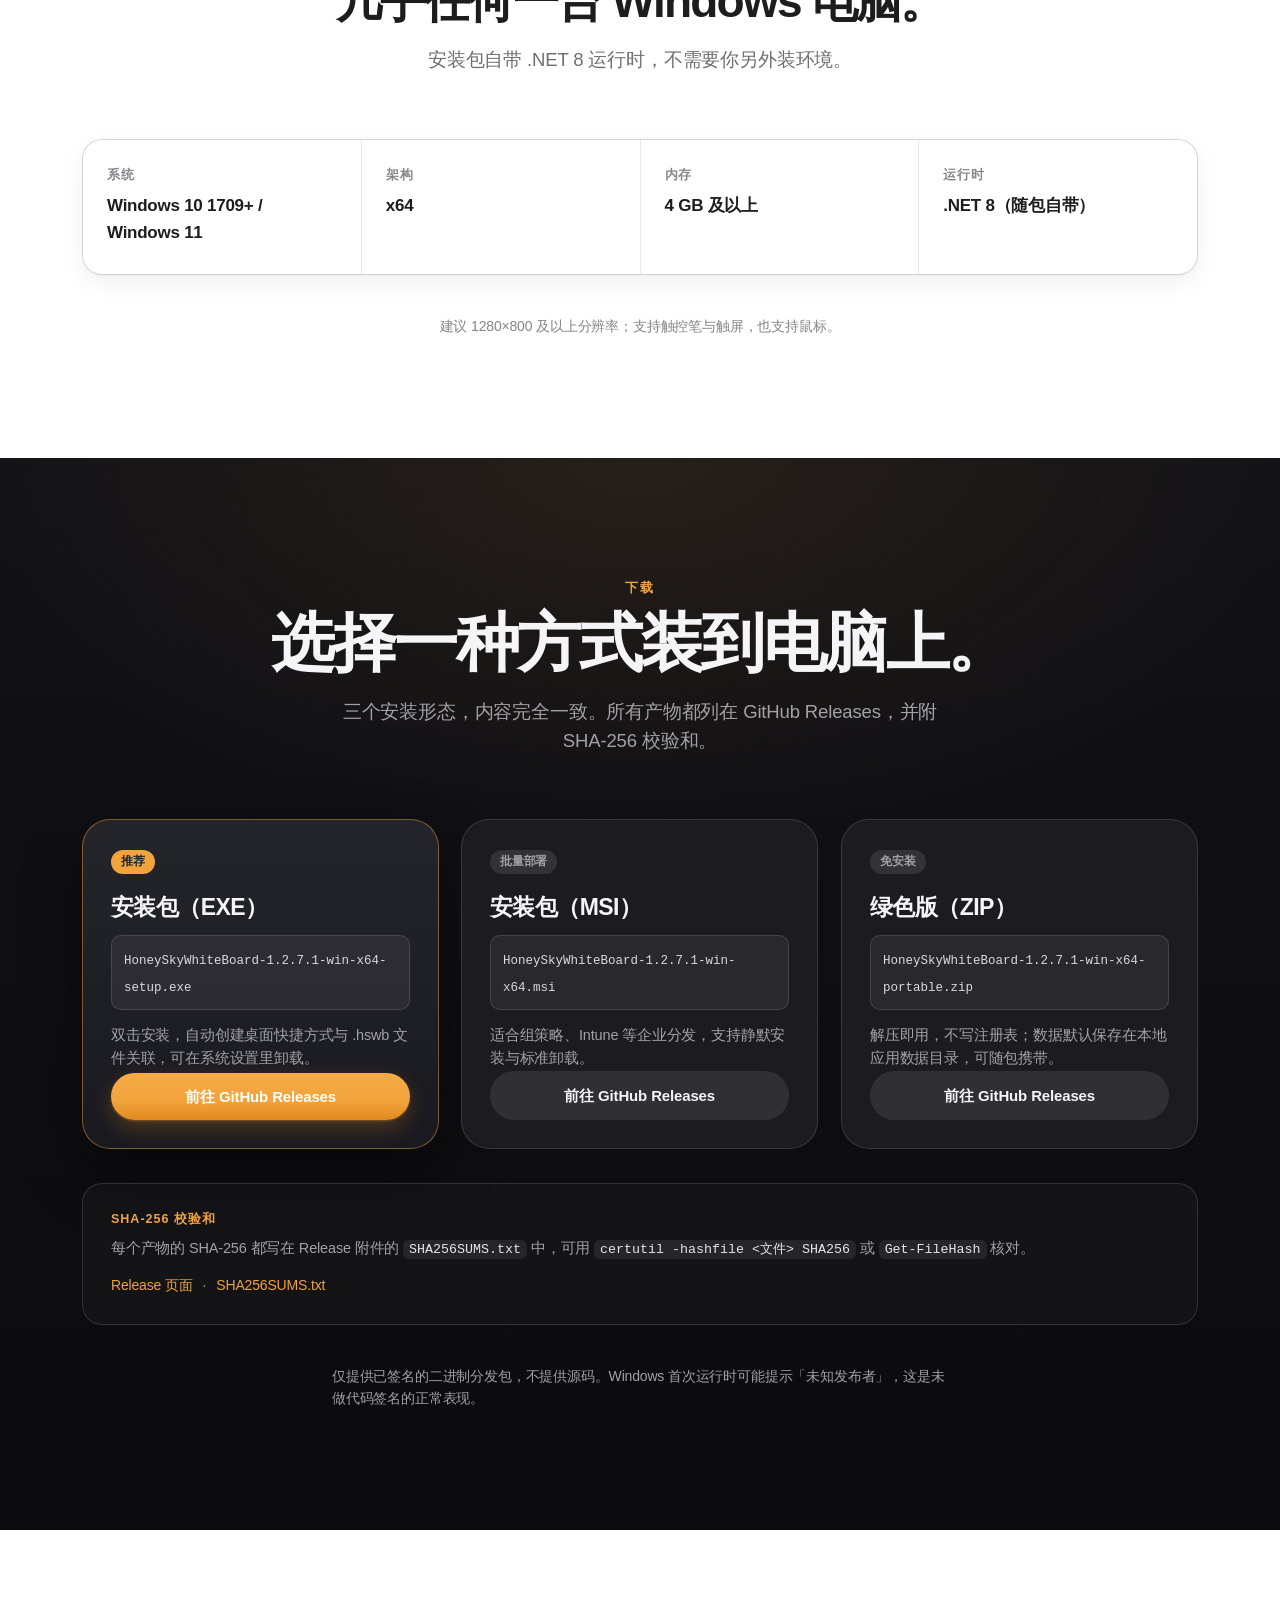
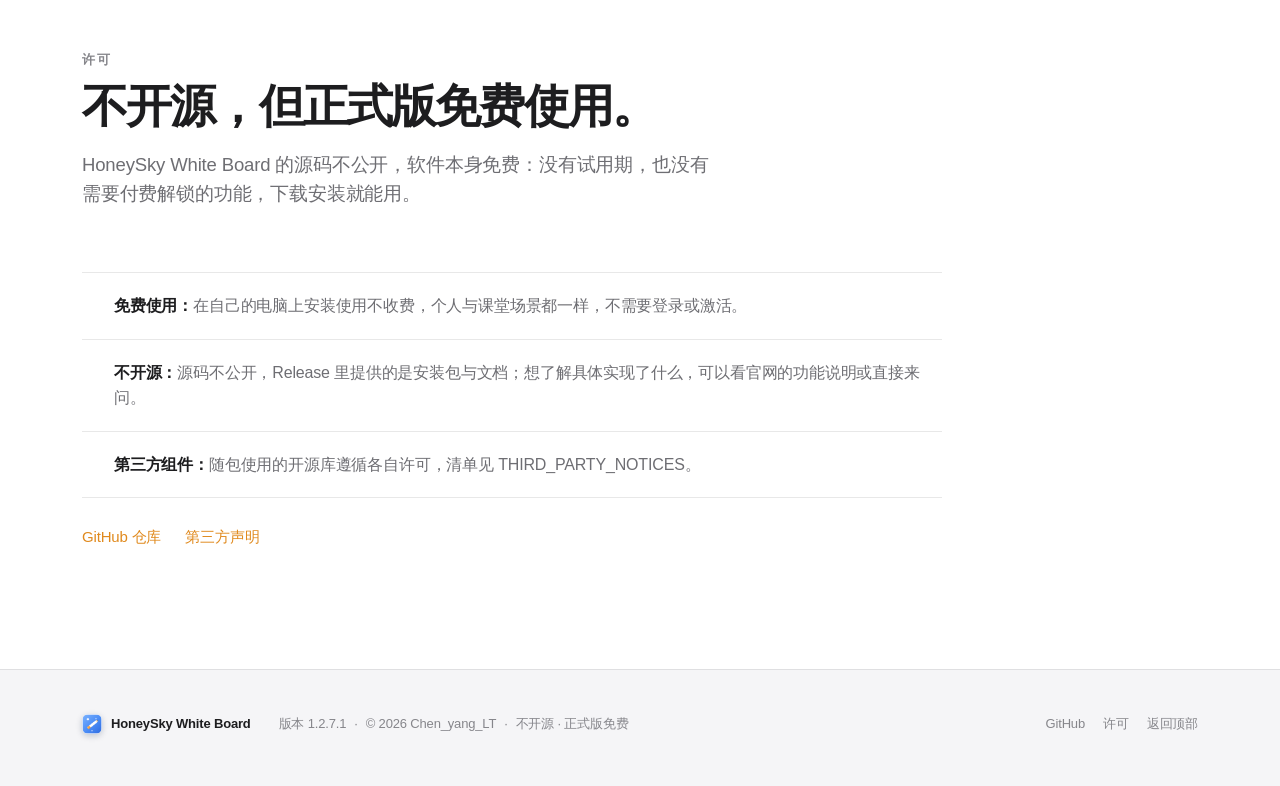
==== commit 53230a23: "HoneySky White Board v1.2.7.1 发布内容（不含源码）" ====
--- a/website/index.html
+++ b/website/index.html
@@ -1,342 +1,342 @@
-<!DOCTYPE html>
-<html lang="zh-CN">
-<head>
-<meta charset="utf-8" />
-<meta name="viewport" content="width=device-width, initial-scale=1" />
-<title>HoneySky White Board — 写在无边的画布上</title>
-<meta name="description" content="HoneySky White Board 是为 Windows 打造的桌面白板：压感书写、尺规作图、时钟与倒计时独立窗口、浮动 Dock、文件导入背景、AI 讲台答题与 AI 助手。v1.2.7 让触控单指优先当前工具、双指缩放不再误画，画笔增量渲染与橡皮局部重绘让长课更跟手；时钟与倒计时改为独立进程、关掉白板仍显示，图钉一键置顶全部窗口；倒计时可用滚轮选时间、5 个授时服务器可选；讲台底栏只留书写操作并可贴底收起。免费下载。" />
-<meta name="theme-color" content="#ffffff" />
-<meta property="og:title" content="HoneySky White Board" />
-<meta property="og:description" content="一支笔，一块无边的白板，和一个随时待命的 AI。" />
-<meta property="og:type" content="website" />
-<link rel="icon" type="image/png" href="assets/img/icon-1024.png" />
-<link rel="stylesheet" href="assets/css/style.css" />
-</head>
-<body>
-
-<!-- ================= 导航 ================= -->
-<header class="nav" id="nav">
-  <div class="nav__inner">
-    <a class="brand" href="#top" aria-label="HoneySky White Board">
-      <img class="brand__mark" src="assets/img/icon-1024.png" alt="" width="24" height="24" aria-hidden="true" />
-      <span class="brand__name">HoneySky</span>
-    </a>
-    <nav class="nav__links" aria-label="主导航">
-      <a href="#features" data-i18n="nav.features">功能</a>
-      <a href="#requirements" data-i18n="nav.requirements">系统要求</a>
-      <a href="#download" data-i18n="nav.download">下载</a>
-      <a href="#license" data-i18n="nav.license">许可</a>
-    </nav>
-    <div class="nav__actions">
-      <div class="lang" role="group" aria-label="Language">
-        <button type="button" class="lang__btn is-active" data-lang="zh" aria-pressed="true">中</button>
-        <button type="button" class="lang__btn" data-lang="en" aria-pressed="false">EN</button>
-      </div>
-      <a class="btn btn--small btn--primary" href="#download" data-i18n="nav.cta">下载</a>
-    </div>
-  </div>
-</header>
-
-<main id="top">
-
-  <!-- ================= Hero ================= -->
-  <section class="hero">
-    <div class="hero__glow" aria-hidden="true"></div>
-    <div class="wrap hero__inner">
-      <p class="hero__eyebrow" data-i18n="hero.eyebrow">Windows 桌面白板 · v1.2.7</p>
-      <h1 class="hero__title" data-i18n="hero.product">HoneySky White Board</h1>
-      <p class="hero__tagline" data-i18n="hero.tagline">写在无边的画布上。</p>
-      <p class="hero__lead" data-i18n="hero.lead">一支笔，一块无边的白板，和一个随时待命的 AI。为 Windows 打造，压感书写与全部工具都在本地运行。</p>
-      <div class="hero__cta">
-        <a class="btn btn--primary btn--lg" href="#download">
-          <span data-i18n="hero.cta1">下载 Windows 版</span>
-          <span class="btn__meta">v1.2.7</span>
-        </a>
-        <a class="btn btn--ghost btn--lg" href="#features" data-i18n="hero.cta2">查看功能</a>
-      </div>
-      <p class="hero__note" data-i18n="hero.note">免费下载 · Windows 10 / 11 · x64</p>
-    </div>
-
-    <div class="wrap hero__stage reveal">
-      <figure class="shot shot--hero" data-shot data-ph="主界面截图 · hero-main.png（Lead 提供，≥1600px）">
-        <img src="assets/img/hero-main.png" alt="HoneySky White Board 主界面：左上角蓝色带笔图标 + 品牌字 + 版本号水印，无边画布上手写与图形，底部浮动 Dock（画笔、橡皮、形状、直尺、时钟、导入、AI 讲台、问 AI），左下角页面缩略图条，右下角翻页条与缩放条" width="2560" height="1392" fetchpriority="high" decoding="async" data-i18n-alt="img.hero" />
-      </figure>
-    </div>
-  </section>
-
-  <!-- ================= 功能 ================= -->
-  <section class="section section--light" id="features">
-    <div class="wrap">
-      <header class="section__head reveal">
-        <p class="kicker" data-i18n="features.kicker">功能</p>
-        <h2 class="display" data-i18n="features.title">为老师，也为每一个把想法画出来的人。</h2>
-        <p class="sub" data-i18n="features.lead">从一支笔开始，到 AI 讲台答题。每一处细节都为「讲清楚一件事」而设计。</p>
-      </header>
-    </div>
-
-    <!-- 1. 书写 -->
-    <div class="wrap feature feature--split reveal">
-      <div class="feature__text">
-        <p class="kicker" data-i18n="f1.kicker">书写与笔触</p>
-        <h3 class="headline" data-i18n="f1.title">像笔一样，像纸一样。</h3>
-        <p class="body" data-i18n="f1.body">笔迹平滑与压感整笔重绘，250 Hz 采样下依然跟手。橡皮可整笔擦除，也可局部擦除；手指绘画默认关闭，避免误触。</p>
-        <ul class="ticks">
-          <li data-i18n="f1.b1">压感笔迹与实时光滑</li>
-          <li data-i18n="f1.b2">局部擦除 / 整笔擦除两种橡皮</li>
-          <li data-i18n="f1.b3">自动化笔迹，随手写就有体面</li>
-          <li data-i18n="f1.b4">六种笔尖：钢笔 / 马克笔 / 毛笔 / 直线笔 / 水彩 / 粉笔</li>
-        </ul>
-      </div>
-      <figure class="shot shot--panel" data-shot data-ph="书写截图 · brush.png">
-        <img src="assets/img/brush.png" alt="Dock 的画笔二级面板：画笔 / 荧光笔切换、12 种颜色、粗细滑块，笔尖区两行排开钢笔 / 马克笔 / 毛笔 / 直线笔 / 水彩 / 粉笔六种笔尖" width="320" height="460" loading="lazy" decoding="async" data-i18n-alt="img.brush" />
-      </figure>
-    </div>
-
-    <!-- 2. 时间工具（深色） -->
-    <section class="section section--dark">
-      <div class="wrap">
-        <header class="section__head section__head--left reveal">
-          <p class="kicker kicker--honey"><span data-i18n="f2.kicker">时间工具</span><span class="badge" data-i18n="common.new">新</span></p>
-          <h2 class="display" data-i18n="f2.title">时钟与倒计时，独立成窗。</h2>
-          <p class="sub" data-i18n="f2.lead">时钟与倒计时现在跑在独立进程里，关掉白板也还在；窗口右上角的图钉一键决定是否压住所有 HoneySky 窗口；倒计时可以上下滚轮选时间，网络授时有 5 个服务器可选。</p>
-        </header>
-        <div class="duo duo--dark duo--time">
-          <figure class="shot shot--canvas shot--framed" data-shot data-ph="时钟窗口截图 · clock.png">
-            <img src="assets/img/clock.png" alt="独立时钟窗口：橙色秒数、日期、网络授时状态与「立即校准」，字号与背景透明度可调，放大后依然清晰" width="511" height="310" loading="lazy" decoding="async" data-i18n-alt="img.clock" />
-            <figcaption class="shot__cap" data-i18n="f2.cap1">时钟 · 独立进程，关掉白板也还在</figcaption>
-          </figure>
-          <figure class="shot shot--canvas shot--framed" data-shot data-ph="倒计时窗口截图 · countdown.png">
-            <img src="assets/img/countdown.png" alt="独立倒计时窗口：05:00 待开始，10 秒 / 1 分 / 5 分 / 10 分 / 25 分预设；时、分、秒三列可点上下箭头或滚轮选择，开始、暂停、继续、重置" width="515" height="534" loading="lazy" decoding="async" data-i18n-alt="img.countdown" />
-            <figcaption class="shot__cap" data-i18n="f2.cap2">倒计时 · 滚轮选时间，5 个授时服务器可选</figcaption>
-          </figure>
-        </div>
-      </div>
-    </section>
-
-    <!-- 3. AI -->
-    <section class="section section--light">
-      <div class="wrap">
-        <header class="section__head reveal">
-          <p class="kicker" data-i18n="f3.kicker">AI 讲台与助手</p>
-          <h2 class="display" data-i18n="f3.title">讲解不再是一个人对着黑板。</h2>
-          <p class="sub" data-i18n="f3.lead">把题目交给 AI 讲台：拍下纸张、贴入图片，AI 在白板上边写边讲，支持 LaTeX 公式；画面可调分辨率、色温与亮度，底栏只留书写相关的操作、还能贴底收起，拍下的照片收进常驻相册对比讲解。日常答疑则交给角落里的 AI 助手浮窗。</p>
-        </header>
-        <div class="duo duo--ai">
-          <figure class="shot shot--stage shot--framed" data-shot data-ph="AI 讲台截图 · podium.png">
-            <img src="assets/img/podium.png" alt="AI 讲台的相册面板：标题「相册 1/24 张 · 当前：照片 1」，缩略图与「照片 1」，说明「保存：关闭（仅本次会话）」，以及「拍照 / 本地图片 / 对比图片 / 保存图片 / 删除当前照片 / 退出图片讲解」与「清空相册」按钮" width="812" height="400" loading="lazy" decoding="async" data-i18n-alt="img.podium" />
-            <figcaption class="shot__cap" data-i18n="f3.cap1">AI 讲台 · 相册：拍照收进相册，支持对比与保存</figcaption>
-          </figure>
-          <figure class="shot shot--canvas shot--framed" data-shot>
-            <img src="assets/img/ai-booth.png" alt="AI 助手浮窗：DeepSeek 回答的因式分解过程，块级公式正常渲染，底部有回答字号滑块与余额状态" width="1240" height="900" loading="lazy" decoding="async" data-i18n-alt="img.aibooth" />
-            <figcaption class="shot__cap" data-i18n="f3.cap2">AI 助手 · 随时呼出，用你自己的 API Key</figcaption>
-          </figure>
-        </div>
-        <p class="aside reveal" data-i18n="f3.note">AI 功能为可选能力，使用你自己的 OpenAI 兼容接口与 API Key；密钥经 Windows DPAPI 加密保存在本机。</p>
-      </div>
-    </section>
-
-    <!-- 4. 工具与组织（深色） -->
-    <section class="section section--dark">
-      <div class="wrap">
-        <header class="section__head section__head--left reveal">
-          <p class="kicker kicker--honey" data-i18n="f4.kicker">页面与工具</p>
-          <h2 class="display" data-i18n="f4.title">多页白板，工具栏按你的习惯排。</h2>
-          <p class="sub" data-i18n="f4.lead">一节课不止一页：缩略图栏随手翻页，导入的文档有页码、滑条与目录，缩放与适应窗口一键到位。工具栏里的工具能显示、固定、上下调序，画布右键还能复制、剪切、粘贴与置顶置底。</p>
-        </header>
-        <div class="duo duo--dark duo--work">
-          <figure class="shot shot--stage shot--framed" data-shot data-ph="多页与缩略图截图 · pages.png">
-            <img src="assets/img/pages.png" alt="左下角页面缩略图条只显示 3 个缩略图（第 3、4、5 页），右下角翻页条含全屏按钮：共 5 页白板，当前第 5 页" width="1680" height="1050" loading="lazy" decoding="async" data-i18n-alt="img.pages" />
-            <figcaption class="shot__cap" data-i18n="f4.cap1">多页与缩放 · 缩略图、翻页、适应窗口</figcaption>
-          </figure>
-          <figure class="shot shot--stage shot--framed" data-shot data-ph="设置与工具栏自定义截图 · settings.png">
-            <img src="assets/img/settings.png" alt="设置窗口的展台页：顶部十个页签（常规 / 外观 / 书写 / 展台 / 工具栏 / 快捷键 / 动画 / 更新 / AI 服务 / 关于）；笔尖可选跟随白板或六种笔形，橡皮可选整笔或局部并调半径；相册可开启自动保存、设置照片保留天数 1–30 天与相册容量 1–50 张，底部是恢复展台默认设置" width="920" height="740" loading="lazy" decoding="async" data-i18n-alt="img.settings" />
-            <figcaption class="shot__cap" data-i18n="f4.cap2">设置 · 十个页签：展台页集中笔尖、橡皮与相册</figcaption>
-          </figure>
-        </div>
-      </div>
-    </section>
-
-    <!-- 5. 其余能力卡片 -->
-    <section class="section section--alt">
-      <div class="wrap">
-        <header class="section__head section__head--left reveal">
-          <p class="kicker" data-i18n="f5.kicker">还有这些</p>
-          <h2 class="display display--sm" data-i18n="f5.title">用得越久，越觉得顺手。</h2>
-        </header>
-        <div class="cards">
-          <article class="card reveal"><h3 data-i18n="c1.title">半透明荧光笔</h3><p data-i18n="c1.body">粉笔质感的高亮，叠在文字上不遮字，粗细可调。</p></article>
-          <article class="card reveal"><h3 data-i18n="c2.title">直尺与圆规</h3><p data-i18n="c2.body">屏幕上拉一把直尺，或画一个精确的圆，讲几何课很省事。</p></article>
-          <article class="card reveal"><h3 data-i18n="c3.title">自动保存与恢复</h3><p data-i18n="c3.body">定时自动保存，异常退出后下次启动可恢复上次的白板。</p></article>
-          <article class="card reveal"><h3 data-i18n="c4.title">背景与导出</h3><p data-i18n="c4.body">白板、纸张、深色背景随意换；一键导出高清图片。</p></article>
-          <article class="card reveal"><h3 data-i18n="c5.title">快捷键</h3><p data-i18n="c5.body">P 画笔、E 橡皮、K 时钟……常用操作都有快捷键。</p></article>
-          <article class="card reveal"><h3 data-i18n="c6.title">克制的界面</h3><p data-i18n="c6.body">浅色与深色主题，工具条与面板为课堂而不是为炫技而存在。</p></article>
-        </div>
-      </div>
-    </section>
-  </section>
-
-  <!-- ================= v1.2.7 新增 ================= -->
-  <section class="section section--light" id="whats-new">
-    <div class="wrap">
-      <header class="section__head section__head--left reveal">
-        <p class="kicker kicker--honey"><span data-i18n="f6.kicker">v1.2.7 新增</span><span class="badge" data-i18n="common.new">新</span></p>
-        <h2 class="display display--sm" data-i18n="f6.title">写得更顺，时钟更自由。</h2>
-        <p class="sub" data-i18n="f6.lead">这一版把触控和书写性能又推了一截：单指优先当前工具、双指缩放不再误画，画笔增量渲染与橡皮局部重绘让长课也不掉帧；时钟拆成独立进程，关掉白板仍能显示，图钉一键置顶所有 HoneySky 窗口；倒计时可以上下滚轮选时间，授时服务器有 5 个可选；讲台底栏只留书写相关操作，还能贴底收起。</p>
-      </header>
-      <div class="cards">
-        <article class="card reveal">
-          <h3 data-i18n="n1.title">单指画，双指缩</h3>
-          <p data-i18n="n1.body">单指默认使用当前工具，双指缩放只缩画面、不落笔——触屏上写和缩放各走各的。</p>
-        </article>
-        <article class="card reveal">
-          <h3 data-i18n="n2.title">画笔增量渲染，长课不掉帧</h3>
-          <p data-i18n="n2.body">笔迹改为增量渲染，只重绘变化的部分；连续写满一屏也不再整页重算，抬笔即见。</p>
-        </article>
-        <article class="card reveal">
-          <h3 data-i18n="n3.title">橡皮只重绘擦过的地方</h3>
-          <p data-i18n="n3.body">擦除改为局部重绘，擦一笔只刷新那一小块；大面积擦除不再整页卡住。</p>
-        </article>
-        <article class="card reveal">
-          <h3 data-i18n="n4.title">时钟在独立进程里跑</h3>
-          <p data-i18n="n4.body">时钟与倒计时移出白板进程，关掉白板窗口也不会一起消失；时间一直走着。</p>
-        </article>
-        <article class="card reveal">
-          <h3 data-i18n="n5.title">右上角图钉，管住所有窗口</h3>
-          <p data-i18n="n5.body">时钟窗口右上角的图钉控制全部 HoneySky 窗口的置顶：钉住后白板、讲台与 AI 助手一起浮在最上层，松开恢复普通层级。</p>
-        </article>
-        <article class="card reveal">
-          <h3 data-i18n="n6.title">时间用滚轮选</h3>
-          <p data-i18n="n6.body">倒计时的小时、分钟、秒可以直接上下滚动选择，不用反复点加减号；预设与自定义都保留。</p>
-        </article>
-        <article class="card reveal">
-          <h3 data-i18n="n7.title">5 个授时服务器可选</h3>
-          <p data-i18n="n7.body">网络授时提供 5 个 NTP 服务器，默认自动挑一个，也可以自己指定；某个连不上就换下一个。</p>
-        </article>
-        <article class="card reveal">
-          <h3 data-i18n="n8.title">讲台 Dock 只留书写，还能收起</h3>
-          <p data-i18n="n8.body">讲台底栏只保留笔、橡皮、颜色这些书写相关操作，一键贴到底边收起；讲解时画面更干净。</p>
-        </article>
-      </div>
-      <div class="duo duo--v125 reveal">
-        <figure class="shot shot--canvas shot--framed" data-shot data-ph="启动页截图 · splash.png">
-          <img src="assets/img/splash.png" alt="启动页：蓝色带笔图标、HoneySky White Board 与版本号，橙色进度圈与「正在加载画布…」，只剩品牌与进度，没有「即刻启动 / 以后直接显示」按钮" width="392" height="344" loading="lazy" decoding="async" data-i18n-alt="img.splash" />
-          <figcaption class="shot__cap" data-i18n="f6.cap1">启动页 · 只剩品牌与进度，两个按钮已移入设置</figcaption>
-        </figure>
-        <figure class="shot shot--canvas shot--framed" data-shot data-ph="关于页截图 · about.png">
-          <img src="assets/img/about.png" alt="设置 → 关于页：蓝色带笔图标、品牌字扫光、版本号，作者卡片保留 GitHub 仓库入口，另有检查更新、打开数据目录、清除缓存、第三方许可与软件更新卡" width="780" height="700" loading="lazy" decoding="async" data-i18n-alt="img.about" />
-          <figcaption class="shot__cap" data-i18n="f6.cap2">关于页 · 品牌与 GitHub 入口</figcaption>
-        </figure>
-      </div>
-      <p class="sub new-history" data-i18n="f6.history">v1.2.6.1 的讲台缩放、相册常驻、十页签设置与照片按天保留都还在。</p>
-    </div>
-  </section>
-
-  <!-- ================= 系统要求 ================= -->
-  <section class="section section--light" id="requirements">
-    <div class="wrap">
-      <header class="section__head reveal">
-        <p class="kicker" data-i18n="req.kicker">系统要求</p>
-        <h2 class="display display--sm" data-i18n="req.title">几乎任何一台 Windows 电脑。</h2>
-        <p class="sub" data-i18n="req.lead">安装包自带 .NET 8 运行时，不需要你另外装环境。</p>
-      </header>
-      <div class="specs reveal">
-        <div class="spec"><p class="spec__k" data-i18n="req.k1">系统</p><p class="spec__v" data-i18n="req.v1">Windows 10 1709+ / Windows 11</p></div>
-        <div class="spec"><p class="spec__k" data-i18n="req.k2">架构</p><p class="spec__v" data-i18n="req.v2">x64</p></div>
-        <div class="spec"><p class="spec__k" data-i18n="req.k3">内存</p><p class="spec__v" data-i18n="req.v3">4 GB 及以上</p></div>
-        <div class="spec"><p class="spec__k" data-i18n="req.k4">运行时</p><p class="spec__v" data-i18n="req.v4">.NET 8（随包自带）</p></div>
-      </div>
-      <p class="aside aside--center reveal" data-i18n="req.note">建议 1280×800 及以上分辨率；支持触控笔与触屏，也支持鼠标。</p>
-    </div>
-  </section>
-
-  <!-- ================= 下载 ================= -->
-  <section class="section section--dark" id="download">
-    <div class="wrap">
-      <header class="section__head reveal">
-        <p class="kicker kicker--honey" data-i18n="dl.kicker">下载</p>
-        <h2 class="display" data-i18n="dl.title">选择一种方式装到电脑上。</h2>
-        <p class="sub" data-i18n="dl.lead">三个安装形态，内容完全一致。所有产物都列在 GitHub Releases，并附 SHA-256 校验和。</p>
-      </header>
-      <div class="dl-grid">
-        <article class="dl-card dl-card--featured reveal">
-          <p class="dl-card__tag" data-i18n="dl.tag1">推荐</p>
-          <h3 data-i18n="dl.c1.title">安装包（EXE）</h3>
-          <p class="dl-card__file"><code>HoneySkyWhiteBoard-1.2.7-win-x64-setup.exe</code></p>
-          <p class="dl-card__body" data-i18n="dl.c1.body">双击安装，自动创建桌面快捷方式与 .hswb 文件关联，可在系统设置里卸载。</p>
-          <a class="btn btn--primary btn--block" href="https://github.com/ChenyangLT/HoneySky-White-Board/releases/latest" rel="noopener" data-i18n="dl.get">前往 GitHub Releases</a>
-        </article>
-        <article class="dl-card reveal">
-          <p class="dl-card__tag dl-card__tag--muted" data-i18n="dl.tag2">批量部署</p>
-          <h3 data-i18n="dl.c2.title">安装包（MSI）</h3>
-          <p class="dl-card__file"><code>HoneySkyWhiteBoard-1.2.7-win-x64.msi</code></p>
-          <p class="dl-card__body" data-i18n="dl.c2.body">适合组策略、Intune 等企业分发，支持静默安装与标准卸载。</p>
-          <a class="btn btn--ghost btn--block" href="https://github.com/ChenyangLT/HoneySky-White-Board/releases/latest" rel="noopener" data-i18n="dl.get">前往 GitHub Releases</a>
-        </article>
-        <article class="dl-card reveal">
-          <p class="dl-card__tag dl-card__tag--muted" data-i18n="dl.tag3">免安装</p>
-          <h3 data-i18n="dl.c3.title">绿色版（ZIP）</h3>
-          <p class="dl-card__file"><code>HoneySkyWhiteBoard-1.2.7-win-x64-portable.zip</code></p>
-          <p class="dl-card__body" data-i18n="dl.c3.body">解压即用，不写注册表；数据默认保存在本地应用数据目录，可随包携带。</p>
-          <a class="btn btn--ghost btn--block" href="https://github.com/ChenyangLT/HoneySky-White-Board/releases/latest" rel="noopener" data-i18n="dl.get">前往 GitHub Releases</a>
-        </article>
-      </div>
-
-      <div class="checksum reveal">
-        <p class="checksum__label" data-i18n="dl.sum">SHA-256 校验和</p>
-        <p class="checksum__body" data-i18n="dl.sumBody">每个产物的 SHA-256 都写在 Release 附件的 <code>SHA256SUMS.txt</code> 中，可用 <code>certutil -hashfile &lt;文件&gt; SHA256</code> 或 <code>Get-FileHash</code> 核对。</p>
-        <p class="checksum__links">
-          <a href="https://github.com/ChenyangLT/HoneySky-White-Board/releases/latest" rel="noopener" data-i18n="dl.release">Release 页面</a>
-          <span aria-hidden="true">·</span>
-          <a href="https://github.com/ChenyangLT/HoneySky-White-Board/releases/latest/download/SHA256SUMS.txt" rel="noopener" data-i18n="dl.sumFile">SHA256SUMS.txt</a>
-        </p>
-      </div>
-      <p class="aside reveal" data-i18n="dl.note">仅提供已签名的二进制分发包，不提供源码。Windows 首次运行时可能提示「未知发布者」，这是未做代码签名的正常表现。</p>
-    </div>
-  </section>
-
-  <!-- ================= 许可 ================= -->
-  <section class="section section--light" id="license">
-    <div class="wrap">
-      <header class="section__head section__head--left reveal">
-        <p class="kicker" data-i18n="lic.kicker">许可</p>
-        <h2 class="display display--sm" data-i18n="lic.title">不开源，但正式版免费使用。</h2>
-        <p class="sub" data-i18n="lic.lead">HoneySky White Board 的源码不公开，软件本身免费：没有试用期，也没有需要付费解锁的功能，下载安装就能用。</p>
-      </header>
-      <ul class="license-list reveal">
-        <li data-i18n="lic.l1"><strong>免费使用：</strong>在自己的电脑上安装使用不收费，个人与课堂场景都一样，不需要登录或激活。</li>
-        <li data-i18n="lic.l2"><strong>不开源：</strong>源码不公开，Release 里提供的是安装包与文档；想了解具体实现了什么，可以看官网的功能说明或直接来问。</li>
-        <li data-i18n="lic.l3"><strong>第三方组件：</strong>随包使用的开源库遵循各自许可，清单见 THIRD_PARTY_NOTICES。</li>
-      </ul>
-      <p class="license-links reveal">
-        <a class="link" href="https://github.com/ChenyangLT/HoneySky-White-Board" rel="noopener" data-i18n="lic.repo">GitHub 仓库</a>
-        <a class="link" href="https://github.com/ChenyangLT/HoneySky-White-Board" rel="noopener" data-i18n="lic.notices">第三方声明</a>
-      </p>
-    </div>
-  </section>
-</main>
-
-<!-- ================= 页脚 ================= -->
-<footer class="footer">
-  <div class="wrap footer__inner">
-    <div class="footer__brand">
-      <img class="brand__mark brand__mark--sm" src="assets/img/icon-1024.png" alt="" width="20" height="20" aria-hidden="true" />
-      <span>HoneySky White Board</span>
-    </div>
-    <p class="footer__meta">
-      <span data-i18n="foot.version">版本 1.2.7</span>
-      <span aria-hidden="true">·</span>
-      <span data-i18n="foot.copy">© 2026 Chen_yang_LT</span>
-      <span aria-hidden="true">·</span>
-      <span data-i18n="foot.prop">不开源 · 正式版免费</span>
-    </p>
-    <p class="footer__links">
-      <a href="https://github.com/ChenyangLT/HoneySky-White-Board" rel="noopener" data-i18n="foot.repo">GitHub</a>
-      <a href="#license" data-i18n="foot.license">许可</a>
-      <a href="#top" data-i18n="foot.top">返回顶部</a>
-    </p>
-  </div>
-</footer>
-
-<script src="assets/js/main.js"></script>
-</body>
-</html>
+<!DOCTYPE html>
+<html lang="zh-CN">
+<head>
+<meta charset="utf-8" />
+<meta name="viewport" content="width=device-width, initial-scale=1" />
+<title>HoneySky White Board — 写在无边的画布上</title>
+<meta name="description" content="HoneySky White Board 是为 Windows 打造的桌面白板：压感书写、尺规作图、时钟与倒计时独立窗口、浮动 Dock、文件导入背景、AI 讲台与 AI 助手。v1.2.7.1 把笔刷修稳：钢笔与马克笔快速甩动不再断成虚线，水彩去掉多余中心线，粉笔保持水平，直线笔按住即有预览，画笔面板移除荧光笔；讲台打开即全屏，悬浮 Dock 可拖动、可收起成小胶囊，左下新增鸟瞰图，更多菜单只留三项；「问 AI」改为右侧抽屉（主界面与讲台各一个），图片来源只剩摄像头拍照、本地图片与剪贴板；白板不再常驻置顶，时钟图钉统一管理所有 HoneySky 窗口。免费下载。" />
+<meta name="theme-color" content="#ffffff" />
+<meta property="og:title" content="HoneySky White Board" />
+<meta property="og:description" content="一支笔，一块无边的白板，和一个随时待命的 AI。" />
+<meta property="og:type" content="website" />
+<link rel="icon" type="image/png" href="assets/img/icon-1024.png" />
+<link rel="stylesheet" href="assets/css/style.css" />
+</head>
+<body>
+
+<!-- ================= 导航 ================= -->
+<header class="nav" id="nav">
+  <div class="nav__inner">
+    <a class="brand" href="#top" aria-label="HoneySky White Board">
+      <img class="brand__mark" src="assets/img/icon-1024.png" alt="" width="24" height="24" aria-hidden="true" />
+      <span class="brand__name">HoneySky</span>
+    </a>
+    <nav class="nav__links" aria-label="主导航">
+      <a href="#features" data-i18n="nav.features">功能</a>
+      <a href="#requirements" data-i18n="nav.requirements">系统要求</a>
+      <a href="#download" data-i18n="nav.download">下载</a>
+      <a href="#license" data-i18n="nav.license">许可</a>
+    </nav>
+    <div class="nav__actions">
+      <div class="lang" role="group" aria-label="Language">
+        <button type="button" class="lang__btn is-active" data-lang="zh" aria-pressed="true">中</button>
+        <button type="button" class="lang__btn" data-lang="en" aria-pressed="false">EN</button>
+      </div>
+      <a class="btn btn--small btn--primary" href="#download" data-i18n="nav.cta">下载</a>
+    </div>
+  </div>
+</header>
+
+<main id="top">
+
+  <!-- ================= Hero ================= -->
+  <section class="hero">
+    <div class="hero__glow" aria-hidden="true"></div>
+    <div class="wrap hero__inner">
+      <p class="hero__eyebrow" data-i18n="hero.eyebrow">Windows 桌面白板 · v1.2.7.1</p>
+      <h1 class="hero__title" data-i18n="hero.product">HoneySky White Board</h1>
+      <p class="hero__tagline" data-i18n="hero.tagline">写在无边的画布上。</p>
+      <p class="hero__lead" data-i18n="hero.lead">一支笔，一块无边的白板，和一个随时待命的 AI。为 Windows 打造，压感书写与全部工具都在本地运行。</p>
+      <div class="hero__cta">
+        <a class="btn btn--primary btn--lg" href="#download">
+          <span data-i18n="hero.cta1">下载 Windows 版</span>
+          <span class="btn__meta">v1.2.7.1</span>
+        </a>
+        <a class="btn btn--ghost btn--lg" href="#features" data-i18n="hero.cta2">查看功能</a>
+      </div>
+      <p class="hero__note" data-i18n="hero.note">免费下载 · Windows 10 / 11 · x64</p>
+    </div>
+
+    <div class="wrap hero__stage reveal">
+      <figure class="shot shot--hero" data-shot data-ph="主界面截图 · hero-main.png（Lead 提供，≥1600px）">
+        <img src="assets/img/hero-main.png" alt="HoneySky White Board 主界面：左上角蓝色带笔图标 + 品牌字 + 版本号水印，无边画布上手写与图形，底部浮动 Dock（画笔、橡皮、形状、直尺、时钟、导入、AI 讲台、问 AI），左下角页面缩略图条，右下角翻页条与缩放条" width="2560" height="1440" fetchpriority="high" decoding="async" data-i18n-alt="img.hero" />
+      </figure>
+    </div>
+  </section>
+
+  <!-- ================= 功能 ================= -->
+  <section class="section section--light" id="features">
+    <div class="wrap">
+      <header class="section__head reveal">
+        <p class="kicker" data-i18n="features.kicker">功能</p>
+        <h2 class="display" data-i18n="features.title">为老师，也为每一个把想法画出来的人。</h2>
+        <p class="sub" data-i18n="features.lead">从一支笔开始，到 AI 讲台答题。每一处细节都为「讲清楚一件事」而设计。</p>
+      </header>
+    </div>
+
+    <!-- 1. 书写 -->
+    <div class="wrap feature feature--split reveal">
+      <div class="feature__text">
+        <p class="kicker" data-i18n="f1.kicker">书写与笔触</p>
+        <h3 class="headline" data-i18n="f1.title">像笔一样，像纸一样。</h3>
+        <p class="body" data-i18n="f1.body">笔迹平滑与压感整笔重绘，250 Hz 采样下依然跟手。橡皮可整笔擦除，也可局部擦除；手指绘画默认关闭，避免误触。</p>
+        <ul class="ticks">
+          <li data-i18n="f1.b1">压感笔迹与实时光滑</li>
+          <li data-i18n="f1.b2">局部擦除 / 整笔擦除两种橡皮</li>
+          <li data-i18n="f1.b3">自动化笔迹，随手写就有体面</li>
+          <li data-i18n="f1.b4">六种笔尖：钢笔 / 马克笔 / 毛笔 / 直线笔 / 水彩 / 粉笔</li>
+        </ul>
+      </div>
+      <figure class="shot shot--panel" data-shot data-ph="书写截图 · brush.png">
+        <img src="assets/img/brush.png" alt="Dock 的画笔二级面板：12 种颜色、粗细滑块，笔尖区两行排开钢笔 / 马克笔 / 毛笔 / 直线笔 / 水彩 / 粉笔六种笔尖；原来的荧光笔入口已移除" width="358" height="470" loading="lazy" decoding="async" data-i18n-alt="img.brush" />
+      </figure>
+    </div>
+
+    <!-- 2. 时间工具（深色） -->
+    <section class="section section--dark">
+      <div class="wrap">
+        <header class="section__head section__head--left reveal">
+          <p class="kicker kicker--honey"><span data-i18n="f2.kicker">时间工具</span><span class="badge" data-i18n="common.new">新</span></p>
+          <h2 class="display" data-i18n="f2.title">时钟与倒计时，独立成窗。</h2>
+          <p class="sub" data-i18n="f2.lead">时钟与倒计时跑在独立进程里，关掉白板也还在。时钟右上角的图钉打开时，所有 HoneySky 窗口一起置顶；关掉图钉，时钟只压在白板上方。倒计时可以上下滚轮选时间，网络授时有 5 个服务器可选。</p>
+        </header>
+        <div class="duo duo--dark duo--time">
+          <figure class="shot shot--canvas shot--framed" data-shot data-ph="时钟窗口截图 · clock.png">
+            <img src="assets/img/clock.png" alt="独立时钟窗口：橙色秒数、日期、网络授时状态与「立即校准」，字号与背景透明度可调，放大后依然清晰" width="511" height="310" loading="lazy" decoding="async" data-i18n-alt="img.clock" />
+            <figcaption class="shot__cap" data-i18n="f2.cap1">时钟 · 独立进程，关掉白板也还在</figcaption>
+          </figure>
+          <figure class="shot shot--canvas shot--framed" data-shot data-ph="倒计时窗口截图 · countdown.png">
+            <img src="assets/img/countdown.png" alt="独立倒计时窗口：05:00 待开始，10 秒 / 1 分 / 5 分 / 10 分 / 25 分预设；时、分、秒三列可点上下箭头或滚轮选择，开始、暂停、继续、重置" width="515" height="534" loading="lazy" decoding="async" data-i18n-alt="img.countdown" />
+            <figcaption class="shot__cap" data-i18n="f2.cap2">倒计时 · 滚轮选时间，5 个授时服务器可选</figcaption>
+          </figure>
+        </div>
+      </div>
+    </section>
+
+    <!-- 3. AI -->
+    <section class="section section--light">
+      <div class="wrap">
+        <header class="section__head reveal">
+          <p class="kicker" data-i18n="f3.kicker">AI 讲台与助手</p>
+          <h2 class="display" data-i18n="f3.title">讲解不再是一个人对着黑板。</h2>
+          <p class="sub" data-i18n="f3.lead">把题目交给 AI 讲台：打开即全屏，拍下纸张、贴入图片，AI 在白板上边写边讲，支持 LaTeX 公式；画面可调分辨率、色温与亮度，悬浮 Dock 可左右拖动、也能收起成小胶囊，拍照、相册、画面、旋转与问 AI 都在扩展条上，左下鸟瞰图拖动即可移动画面。日常答疑交给右侧抽屉里的 AI 助手——主界面与讲台各一个，三种图源，回答字号可调。</p>
+        </header>
+        <div class="duo duo--ai">
+          <figure class="shot shot--stage shot--framed" data-shot data-ph="AI 讲台截图 · podium.png">
+            <img src="assets/img/podium.png" alt="AI 讲台：全屏画面与悬浮玻璃 Dock（画笔、橡皮、颜色、拍照、相册、画面、旋转、问 AI、更多），左下角鸟瞰图，右上角最小化与退出展台" width="812" height="400" loading="lazy" decoding="async" data-i18n-alt="img.podium" />
+            <figcaption class="shot__cap" data-i18n="f3.cap1">AI 讲台 · 打开即全屏，悬浮 Dock 可收起</figcaption>
+          </figure>
+          <figure class="shot shot--canvas shot--framed" data-shot>
+            <img src="assets/img/ai-booth.png" alt="AI 助手右侧抽屉：DeepSeek 回答的因式分解过程，块级公式正常渲染；上方三种图源（摄像头拍照 / 本地图片 / 剪贴板），底部回答字号滑块与余额状态" width="1240" height="900" loading="lazy" decoding="async" data-i18n-alt="img.aibooth" />
+            <figcaption class="shot__cap" data-i18n="f3.cap2">AI 助手 · 右侧抽屉，三种图源</figcaption>
+          </figure>
+        </div>
+        <p class="aside reveal" data-i18n="f3.note">AI 功能为可选能力，使用你自己的 OpenAI 兼容接口与 API Key；密钥经 Windows DPAPI 加密保存在本机。</p>
+      </div>
+    </section>
+
+    <!-- 4. 工具与组织（深色） -->
+    <section class="section section--dark">
+      <div class="wrap">
+        <header class="section__head section__head--left reveal">
+          <p class="kicker kicker--honey" data-i18n="f4.kicker">页面与工具</p>
+          <h2 class="display" data-i18n="f4.title">多页白板，工具栏按你的习惯排。</h2>
+          <p class="sub" data-i18n="f4.lead">一节课不止一页：缩略图栏随手翻页，导入的文档有页码、滑条与目录，缩放与适应窗口一键到位。工具栏里的工具能显示、固定、上下调序，画布右键还能复制、剪切、粘贴与置顶置底。</p>
+        </header>
+        <div class="duo duo--dark duo--work">
+          <figure class="shot shot--stage shot--framed" data-shot data-ph="多页与缩略图截图 · pages.png">
+            <img src="assets/img/pages.png" alt="左下角页面缩略图条只显示 3 个缩略图（第 3、4、5 页），右下角翻页条含全屏按钮：共 5 页白板，当前第 5 页" width="1680" height="1050" loading="lazy" decoding="async" data-i18n-alt="img.pages" />
+            <figcaption class="shot__cap" data-i18n="f4.cap1">多页与缩放 · 缩略图、翻页、适应窗口</figcaption>
+          </figure>
+          <figure class="shot shot--stage shot--framed" data-shot data-ph="设置与工具栏自定义截图 · settings.png">
+            <img src="assets/img/settings.png" alt="设置窗口的展台页：顶部十个页签（常规 / 外观 / 书写 / 展台 / 工具栏 / 快捷键 / 动画 / 更新 / AI 服务 / 关于）；笔尖可选跟随白板或六种笔形，橡皮可选整笔或局部并调半径；相册可开启自动保存、设置照片保留天数 1–30 天与相册容量 1–50 张，底部是恢复展台默认设置" width="920" height="740" loading="lazy" decoding="async" data-i18n-alt="img.settings" />
+            <figcaption class="shot__cap" data-i18n="f4.cap2">设置 · 十个页签：展台页集中笔尖、橡皮与相册</figcaption>
+          </figure>
+        </div>
+      </div>
+    </section>
+
+    <!-- 5. 其余能力卡片 -->
+    <section class="section section--alt">
+      <div class="wrap">
+        <header class="section__head section__head--left reveal">
+          <p class="kicker" data-i18n="f5.kicker">还有这些</p>
+          <h2 class="display display--sm" data-i18n="f5.title">用得越久，越觉得顺手。</h2>
+        </header>
+        <div class="cards">
+          <article class="card reveal"><h3 data-i18n="c1.title">半透明马克笔</h3><p data-i18n="c1.body">马克笔的半透明墨迹叠在文字上不遮字，粗细可调。</p></article>
+          <article class="card reveal"><h3 data-i18n="c2.title">直尺与圆规</h3><p data-i18n="c2.body">屏幕上拉一把直尺，或画一个精确的圆，讲几何课很省事。</p></article>
+          <article class="card reveal"><h3 data-i18n="c3.title">自动保存与恢复</h3><p data-i18n="c3.body">定时自动保存，异常退出后下次启动可恢复上次的白板。</p></article>
+          <article class="card reveal"><h3 data-i18n="c4.title">背景与导出</h3><p data-i18n="c4.body">白板、纸张、深色背景随意换；一键导出高清图片。</p></article>
+          <article class="card reveal"><h3 data-i18n="c5.title">快捷键</h3><p data-i18n="c5.body">P 画笔、E 橡皮、K 时钟……常用操作都有快捷键。</p></article>
+          <article class="card reveal"><h3 data-i18n="c6.title">克制的界面</h3><p data-i18n="c6.body">浅色与深色主题，工具条与面板为课堂而不是为炫技而存在。</p></article>
+        </div>
+      </div>
+    </section>
+  </section>
+
+  <!-- ================= v1.2.7.1 修正与增强 ================= -->
+  <section class="section section--light" id="whats-new">
+    <div class="wrap">
+      <header class="section__head section__head--left reveal">
+        <p class="kicker kicker--honey"><span data-i18n="f6.kicker">v1.2.7.1 修正与增强</span><span class="badge" data-i18n="common.new">新</span></p>
+        <h2 class="display display--sm" data-i18n="f6.title">线条更稳，讲台更干净。</h2>
+        <p class="sub" data-i18n="f6.lead">这一版把笔刷修稳、把讲台收干净：快速甩动不再断成虚线，水彩去掉多余中心线，粉笔保持水平，直线笔按住就有实时预览，荧光笔入口移除（旧笔迹照常显示）。讲台打开即全屏，悬浮 Dock 可左右拖动、可收起成小胶囊，左下多了一张鸟瞰图，更多菜单只留三项；「问 AI」改为右侧抽屉，主界面与讲台各一个，图片来源只剩摄像头、本地图片与剪贴板。白板不再常驻置顶，时钟图钉统一管理所有 HoneySky 窗口。</p>
+      </header>
+      <div class="cards">
+        <article class="card reveal">
+          <h3 data-i18n="n1.title">快速甩动不断线</h3>
+          <p data-i18n="n1.body">钢笔与马克笔快速移动、还没松手，笔迹也不会断成「- - - -」，一笔到底。</p>
+        </article>
+        <article class="card reveal">
+          <h3 data-i18n="n2.title">水彩、粉笔与直线笔</h3>
+          <p data-i18n="n2.body">水彩不再多出一条中心线；粉笔的笔触方向改为水平，画直线也不弯；直线笔按住即见实时预览，松手落笔。</p>
+        </article>
+        <article class="card reveal">
+          <h3 data-i18n="n3.title">荧光笔已移除</h3>
+          <p data-i18n="n3.body">画笔面板不再提供荧光笔，需要半透明效果用马克笔；旧 .hswb 里已有的荧光笔笔迹照常显示。</p>
+        </article>
+        <article class="card reveal">
+          <h3 data-i18n="n4.title">讲台打开即全屏</h3>
+          <p data-i18n="n4.body">讲台不再有窗口化模式：打开就是全屏，只有「最小化」和「退出展台」两种状态，讲解时不会误触窗口边框。</p>
+        </article>
+        <article class="card reveal">
+          <h3 data-i18n="n5.title">悬浮 Dock 与鸟瞰图</h3>
+          <p data-i18n="n5.body">讲台底栏是悬浮的玻璃胶囊，可左右拖动、也能收起成 32×24 小胶囊；拍照、相册、画面、旋转、问 AI 都在展开的扩展条上，左下鸟瞰图拖动即可移动画面。</p>
+        </article>
+        <article class="card reveal">
+          <h3 data-i18n="n6.title">更多菜单只留三项</h3>
+          <p data-i18n="n6.body">「更多」里只保留讲台设置、最小化、退出展台，其余入口都搬到悬浮 Dock 的扩展条，找东西不用再翻两层菜单。</p>
+        </article>
+        <article class="card reveal">
+          <h3 data-i18n="n7.title">「问 AI」改为右侧抽屉</h3>
+          <p data-i18n="n7.body">主界面和讲台各有一个右侧抽屉：从右边滑入，回答区独立滚动、底部问答区固定；图片来源只有摄像头拍照、本地图片、剪贴板，拍照直接截当前画面进候选，预览紧凑，回答字号可调。</p>
+        </article>
+        <article class="card reveal">
+          <h3 data-i18n="n8.title">时钟图钉管全局置顶</h3>
+          <p data-i18n="n8.body">白板主窗口不再常驻置顶；时钟右上角的图钉打开时，所有 HoneySky 窗口一起置顶，关掉时时钟只压在白板上方；关掉白板窗口，时钟仍留在屏幕上。</p>
+        </article>
+      </div>
+      <div class="duo duo--v125 reveal">
+        <figure class="shot shot--canvas shot--framed" data-shot data-ph="启动页截图 · splash.png">
+          <img src="assets/img/splash.png" alt="启动页：蓝色带笔图标、HoneySky White Board 与版本号，橙色进度圈与「正在加载画布…」，只剩品牌与进度，没有「即刻启动 / 以后直接显示」按钮" width="392" height="344" loading="lazy" decoding="async" data-i18n-alt="img.splash" />
+          <figcaption class="shot__cap" data-i18n="f6.cap1">启动页 · 只剩品牌与进度，两个按钮已移入设置</figcaption>
+        </figure>
+        <figure class="shot shot--canvas shot--framed" data-shot data-ph="关于页截图 · about.png">
+          <img src="assets/img/about.png" alt="设置 → 关于页：蓝色带笔图标、品牌字扫光、版本号，作者卡片保留 GitHub 仓库入口，另有检查更新、打开数据目录、清除缓存、第三方许可与软件更新卡" width="780" height="700" loading="lazy" decoding="async" data-i18n-alt="img.about" />
+          <figcaption class="shot__cap" data-i18n="f6.cap2">关于页 · 品牌与 GitHub 入口</figcaption>
+        </figure>
+      </div>
+      <p class="sub new-history" data-i18n="f6.history">v1.2.7 的触控仲裁、增量渲染、独立时钟、多 NTP 与讲台 Dock 精简都还在。</p>
+    </div>
+  </section>
+
+  <!-- ================= 系统要求 ================= -->
+  <section class="section section--light" id="requirements">
+    <div class="wrap">
+      <header class="section__head reveal">
+        <p class="kicker" data-i18n="req.kicker">系统要求</p>
+        <h2 class="display display--sm" data-i18n="req.title">几乎任何一台 Windows 电脑。</h2>
+        <p class="sub" data-i18n="req.lead">安装包自带 .NET 8 运行时，不需要你另外装环境。</p>
+      </header>
+      <div class="specs reveal">
+        <div class="spec"><p class="spec__k" data-i18n="req.k1">系统</p><p class="spec__v" data-i18n="req.v1">Windows 10 1709+ / Windows 11</p></div>
+        <div class="spec"><p class="spec__k" data-i18n="req.k2">架构</p><p class="spec__v" data-i18n="req.v2">x64</p></div>
+        <div class="spec"><p class="spec__k" data-i18n="req.k3">内存</p><p class="spec__v" data-i18n="req.v3">4 GB 及以上</p></div>
+        <div class="spec"><p class="spec__k" data-i18n="req.k4">运行时</p><p class="spec__v" data-i18n="req.v4">.NET 8（随包自带）</p></div>
+      </div>
+      <p class="aside aside--center reveal" data-i18n="req.note">建议 1280×800 及以上分辨率；支持触控笔与触屏，也支持鼠标。</p>
+    </div>
+  </section>
+
+  <!-- ================= 下载 ================= -->
+  <section class="section section--dark" id="download">
+    <div class="wrap">
+      <header class="section__head reveal">
+        <p class="kicker kicker--honey" data-i18n="dl.kicker">下载</p>
+        <h2 class="display" data-i18n="dl.title">选择一种方式装到电脑上。</h2>
+        <p class="sub" data-i18n="dl.lead">三个安装形态，内容完全一致。所有产物都列在 GitHub Releases，并附 SHA-256 校验和。</p>
+      </header>
+      <div class="dl-grid">
+        <article class="dl-card dl-card--featured reveal">
+          <p class="dl-card__tag" data-i18n="dl.tag1">推荐</p>
+          <h3 data-i18n="dl.c1.title">安装包（EXE）</h3>
+          <p class="dl-card__file"><code>HoneySkyWhiteBoard-1.2.7.1-win-x64-setup.exe</code></p>
+          <p class="dl-card__body" data-i18n="dl.c1.body">双击安装，自动创建桌面快捷方式与 .hswb 文件关联，可在系统设置里卸载。</p>
+          <a class="btn btn--primary btn--block" href="https://github.com/ChenyangLT/HoneySky-White-Board/releases/latest" rel="noopener" data-i18n="dl.get">前往 GitHub Releases</a>
+        </article>
+        <article class="dl-card reveal">
+          <p class="dl-card__tag dl-card__tag--muted" data-i18n="dl.tag2">批量部署</p>
+          <h3 data-i18n="dl.c2.title">安装包（MSI）</h3>
+          <p class="dl-card__file"><code>HoneySkyWhiteBoard-1.2.7.1-win-x64.msi</code></p>
+          <p class="dl-card__body" data-i18n="dl.c2.body">适合组策略、Intune 等企业分发，支持静默安装与标准卸载。</p>
+          <a class="btn btn--ghost btn--block" href="https://github.com/ChenyangLT/HoneySky-White-Board/releases/latest" rel="noopener" data-i18n="dl.get">前往 GitHub Releases</a>
+        </article>
+        <article class="dl-card reveal">
+          <p class="dl-card__tag dl-card__tag--muted" data-i18n="dl.tag3">免安装</p>
+          <h3 data-i18n="dl.c3.title">绿色版（ZIP）</h3>
+          <p class="dl-card__file"><code>HoneySkyWhiteBoard-1.2.7.1-win-x64-portable.zip</code></p>
+          <p class="dl-card__body" data-i18n="dl.c3.body">解压即用，不写注册表；数据默认保存在本地应用数据目录，可随包携带。</p>
+          <a class="btn btn--ghost btn--block" href="https://github.com/ChenyangLT/HoneySky-White-Board/releases/latest" rel="noopener" data-i18n="dl.get">前往 GitHub Releases</a>
+        </article>
+      </div>
+
+      <div class="checksum reveal">
+        <p class="checksum__label" data-i18n="dl.sum">SHA-256 校验和</p>
+        <p class="checksum__body" data-i18n="dl.sumBody">每个产物的 SHA-256 都写在 Release 附件的 <code>SHA256SUMS.txt</code> 中，可用 <code>certutil -hashfile &lt;文件&gt; SHA256</code> 或 <code>Get-FileHash</code> 核对。</p>
+        <p class="checksum__links">
+          <a href="https://github.com/ChenyangLT/HoneySky-White-Board/releases/latest" rel="noopener" data-i18n="dl.release">Release 页面</a>
+          <span aria-hidden="true">·</span>
+          <a href="https://github.com/ChenyangLT/HoneySky-White-Board/releases/latest/download/SHA256SUMS.txt" rel="noopener" data-i18n="dl.sumFile">SHA256SUMS.txt</a>
+        </p>
+      </div>
+      <p class="aside reveal" data-i18n="dl.note">仅提供已签名的二进制分发包，不提供源码。Windows 首次运行时可能提示「未知发布者」，这是未做代码签名的正常表现。</p>
+    </div>
+  </section>
+
+  <!-- ================= 许可 ================= -->
+  <section class="section section--light" id="license">
+    <div class="wrap">
+      <header class="section__head section__head--left reveal">
+        <p class="kicker" data-i18n="lic.kicker">许可</p>
+        <h2 class="display display--sm" data-i18n="lic.title">不开源，但正式版免费使用。</h2>
+        <p class="sub" data-i18n="lic.lead">HoneySky White Board 的源码不公开，软件本身免费：没有试用期，也没有需要付费解锁的功能，下载安装就能用。</p>
+      </header>
+      <ul class="license-list reveal">
+        <li data-i18n="lic.l1"><strong>免费使用：</strong>在自己的电脑上安装使用不收费，个人与课堂场景都一样，不需要登录或激活。</li>
+        <li data-i18n="lic.l2"><strong>不开源：</strong>源码不公开，Release 里提供的是安装包与文档；想了解具体实现了什么，可以看官网的功能说明或直接来问。</li>
+        <li data-i18n="lic.l3"><strong>第三方组件：</strong>随包使用的开源库遵循各自许可，清单见 THIRD_PARTY_NOTICES。</li>
+      </ul>
+      <p class="license-links reveal">
+        <a class="link" href="https://github.com/ChenyangLT/HoneySky-White-Board" rel="noopener" data-i18n="lic.repo">GitHub 仓库</a>
+        <a class="link" href="https://github.com/ChenyangLT/HoneySky-White-Board" rel="noopener" data-i18n="lic.notices">第三方声明</a>
+      </p>
+    </div>
+  </section>
+</main>
+
+<!-- ================= 页脚 ================= -->
+<footer class="footer">
+  <div class="wrap footer__inner">
+    <div class="footer__brand">
+      <img class="brand__mark brand__mark--sm" src="assets/img/icon-1024.png" alt="" width="20" height="20" aria-hidden="true" />
+      <span>HoneySky White Board</span>
+    </div>
+    <p class="footer__meta">
+      <span data-i18n="foot.version">版本 1.2.7.1</span>
+      <span aria-hidden="true">·</span>
+      <span data-i18n="foot.copy">© 2026 Chen_yang_LT</span>
+      <span aria-hidden="true">·</span>
+      <span data-i18n="foot.prop">不开源 · 正式版免费</span>
+    </p>
+    <p class="footer__links">
+      <a href="https://github.com/ChenyangLT/HoneySky-White-Board" rel="noopener" data-i18n="foot.repo">GitHub</a>
+      <a href="#license" data-i18n="foot.license">许可</a>
+      <a href="#top" data-i18n="foot.top">返回顶部</a>
+    </p>
+  </div>
+</footer>
+
+<script src="assets/js/main.js"></script>
+</body>
+</html>
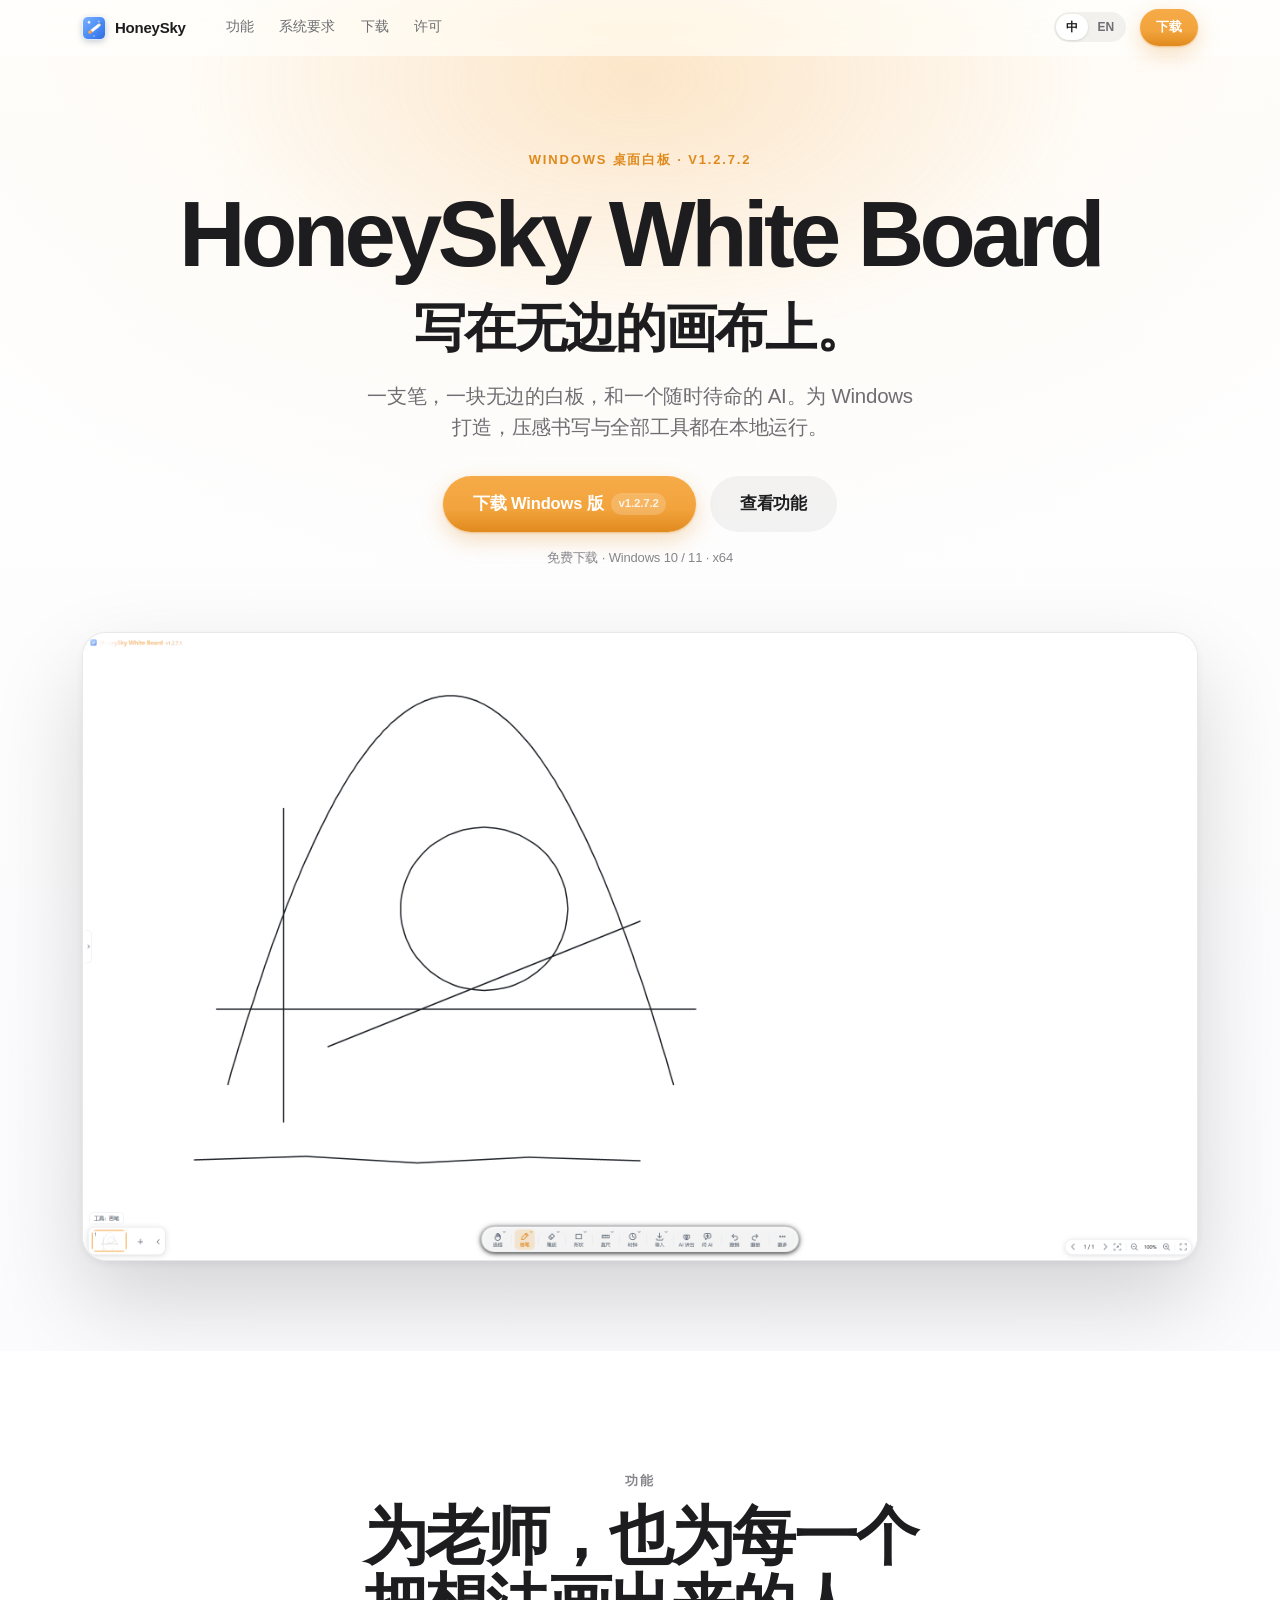
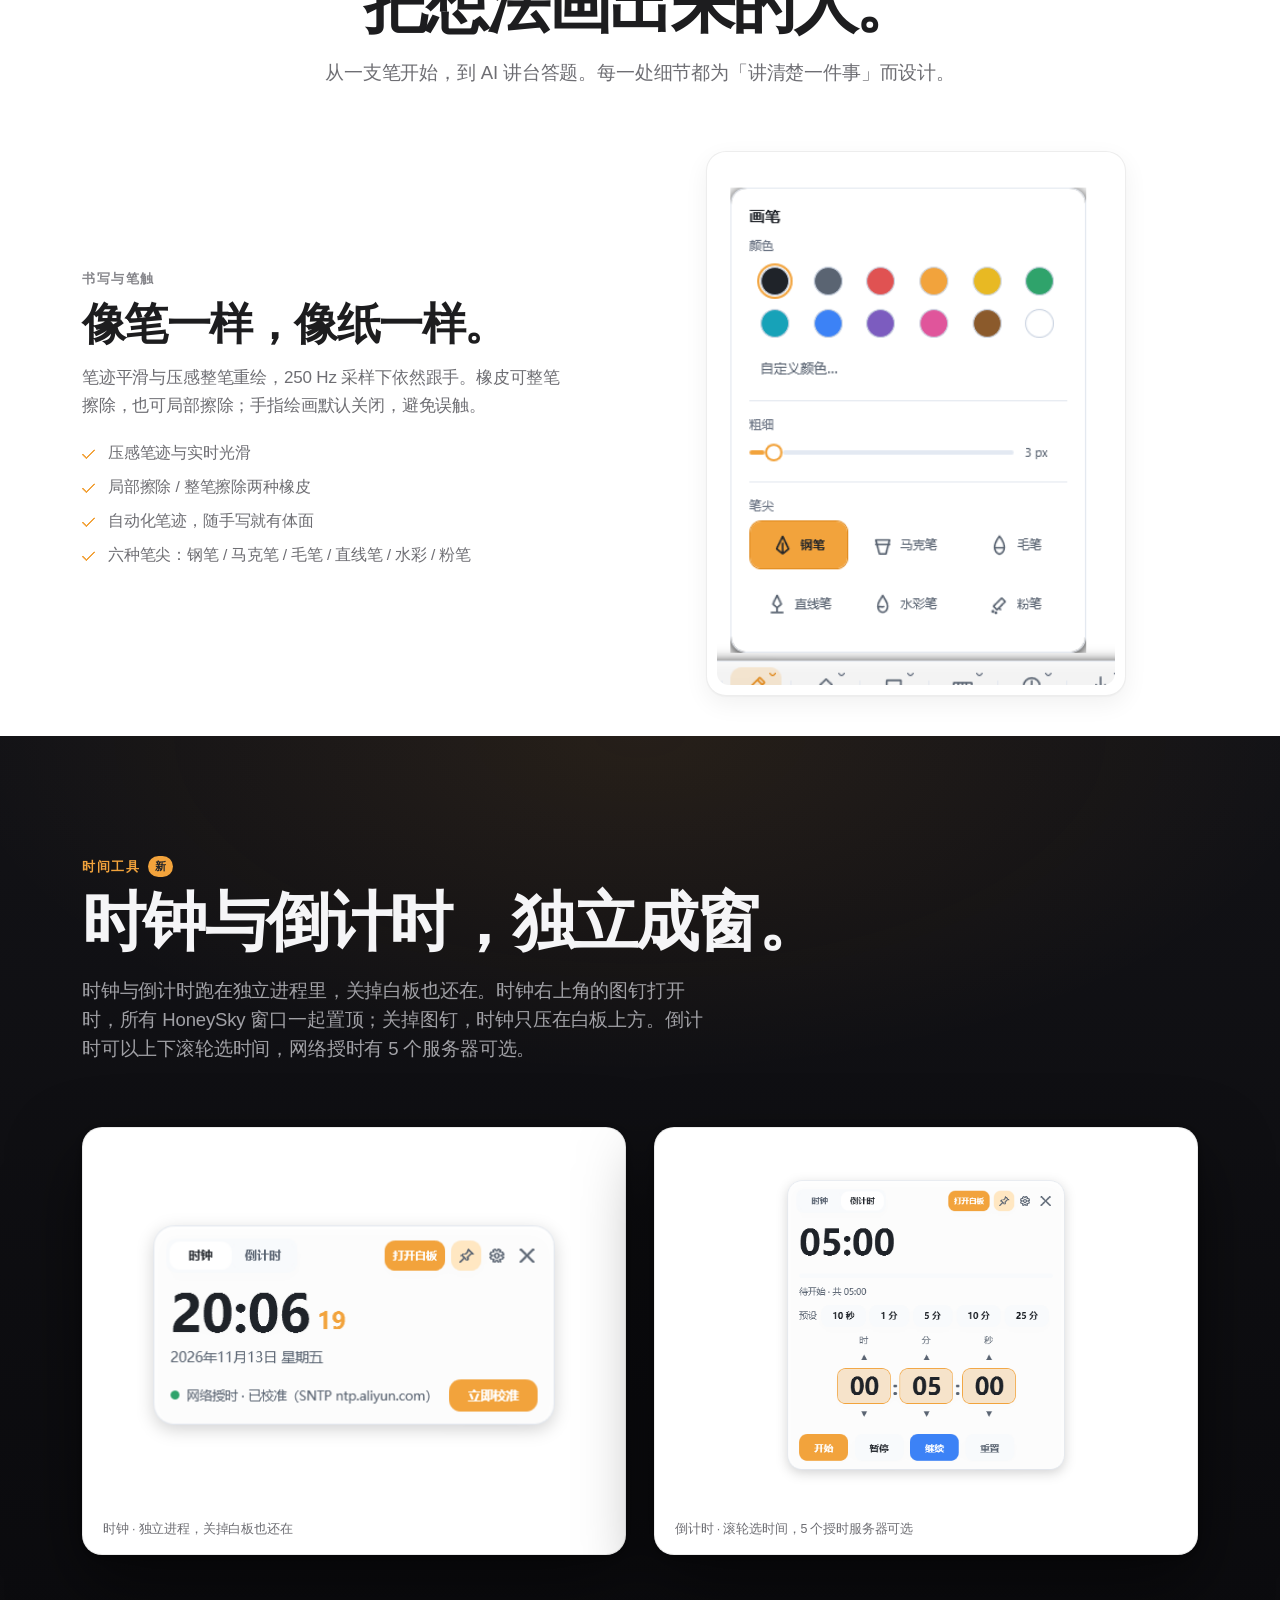
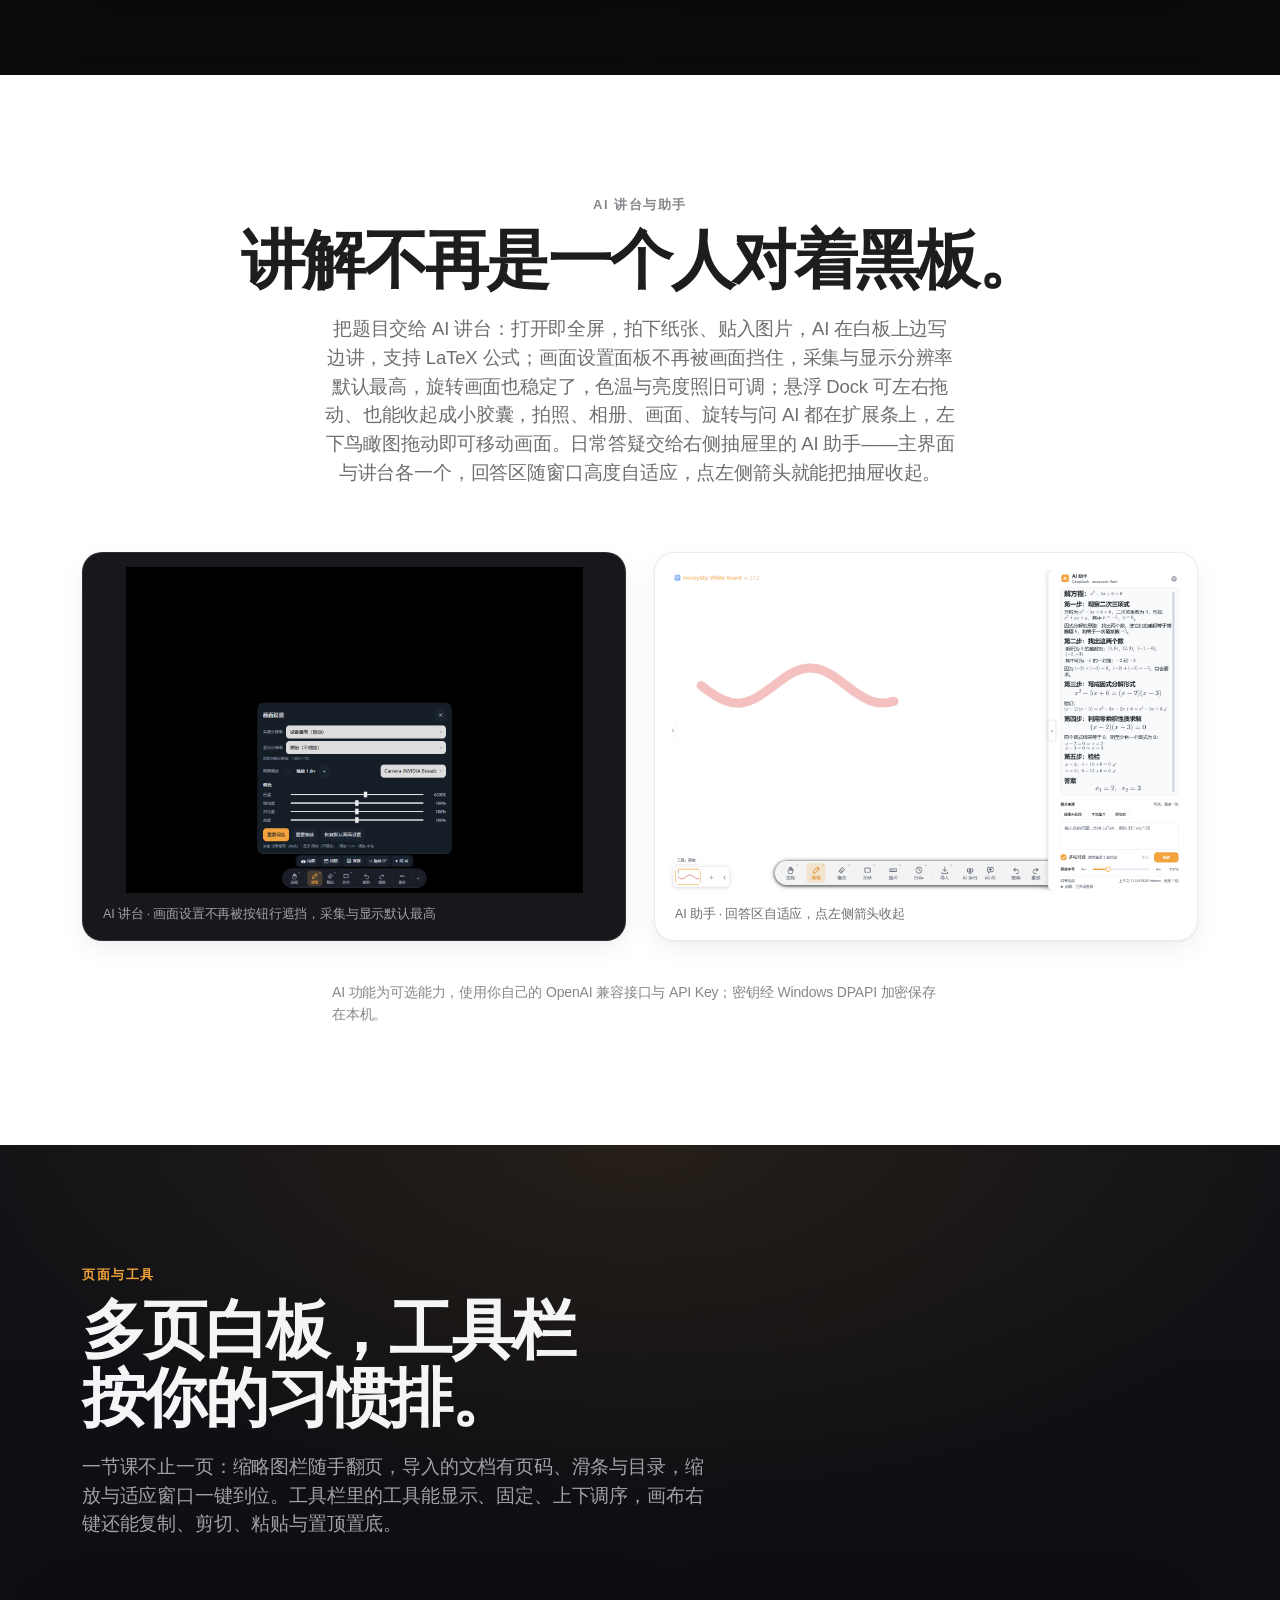
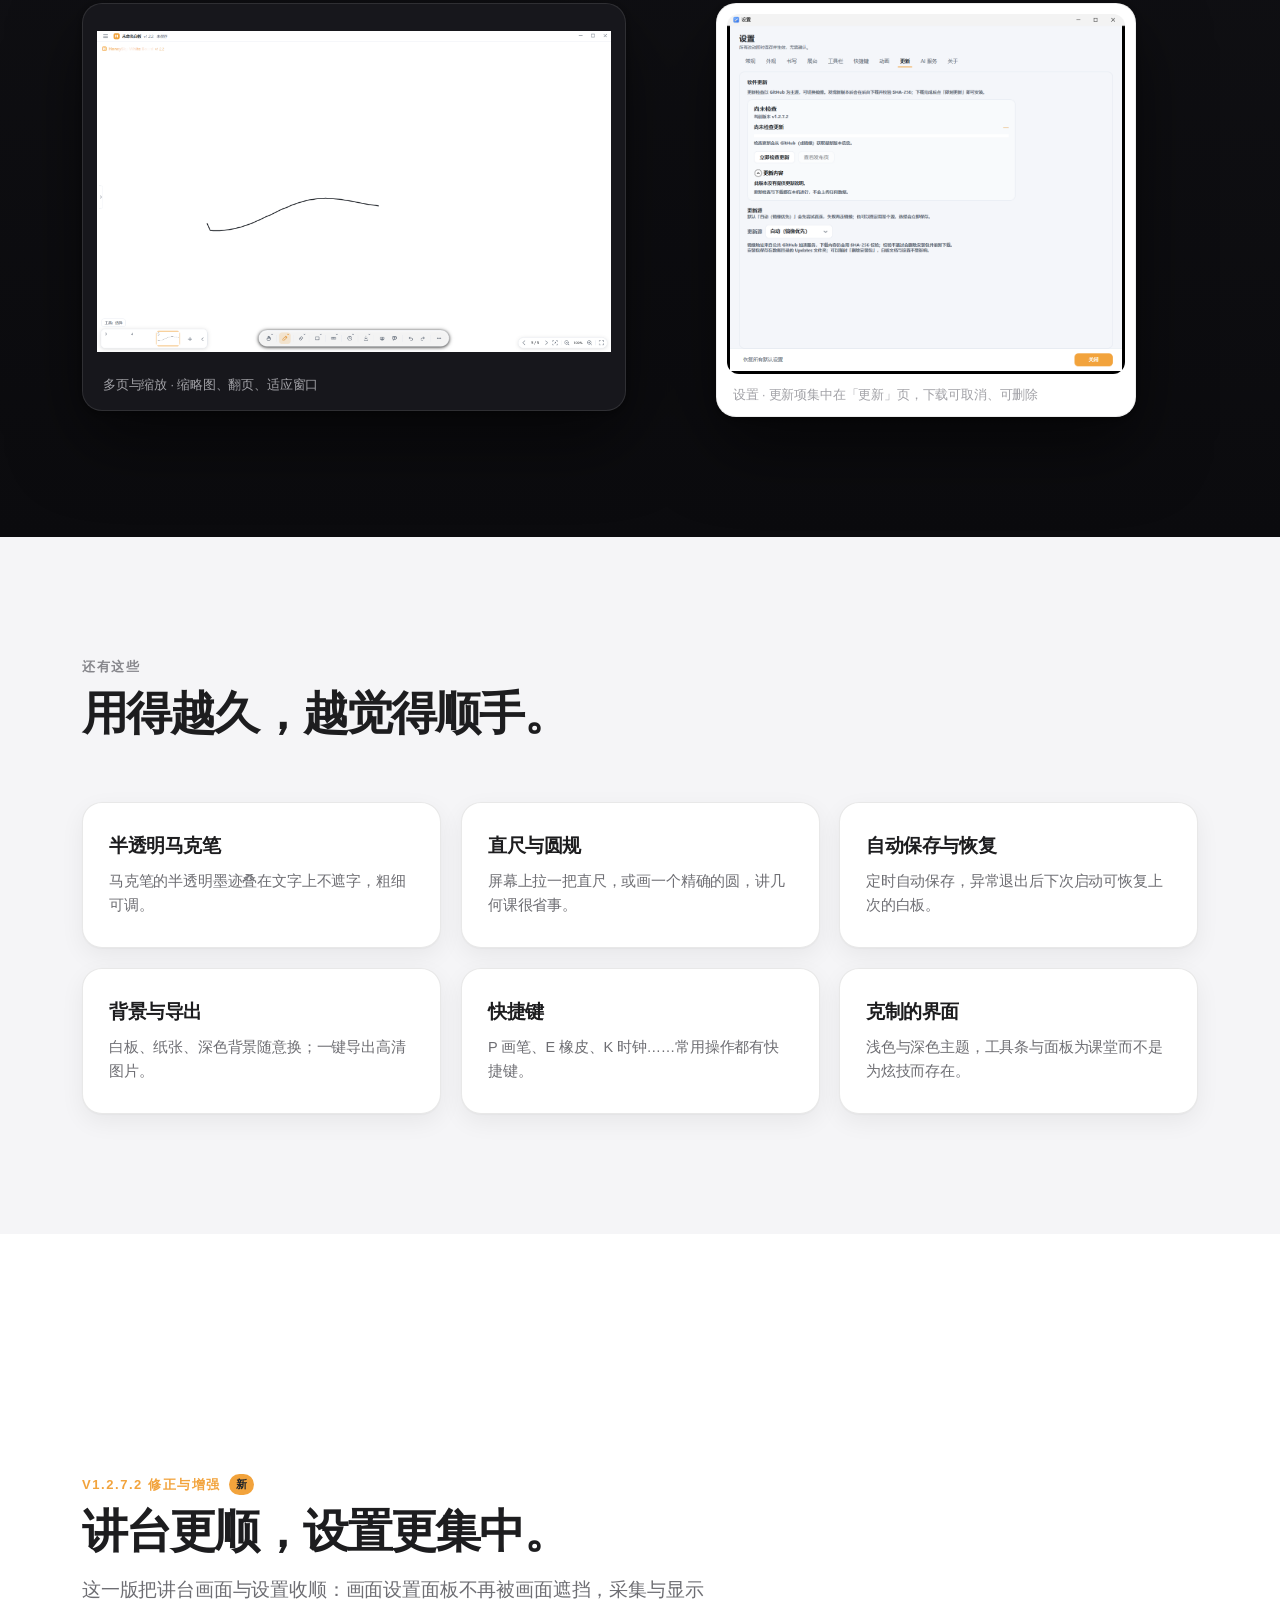
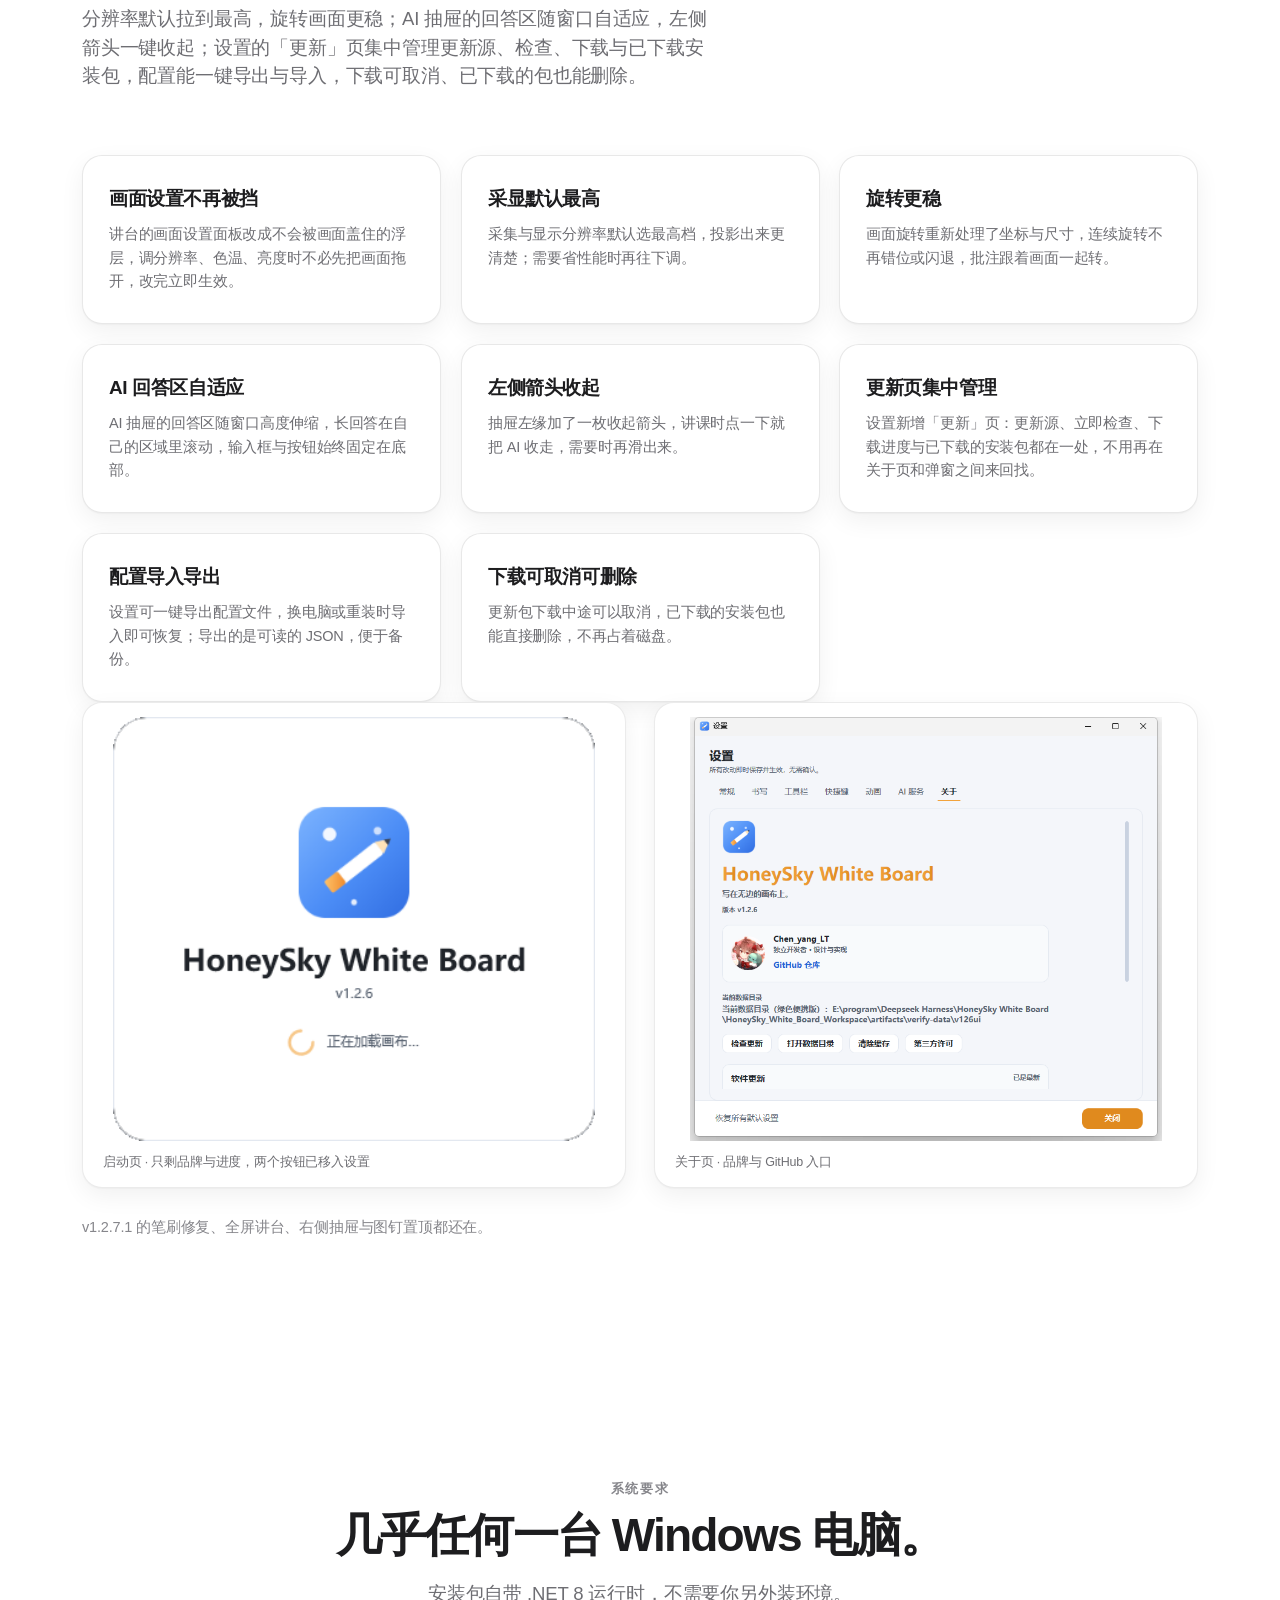
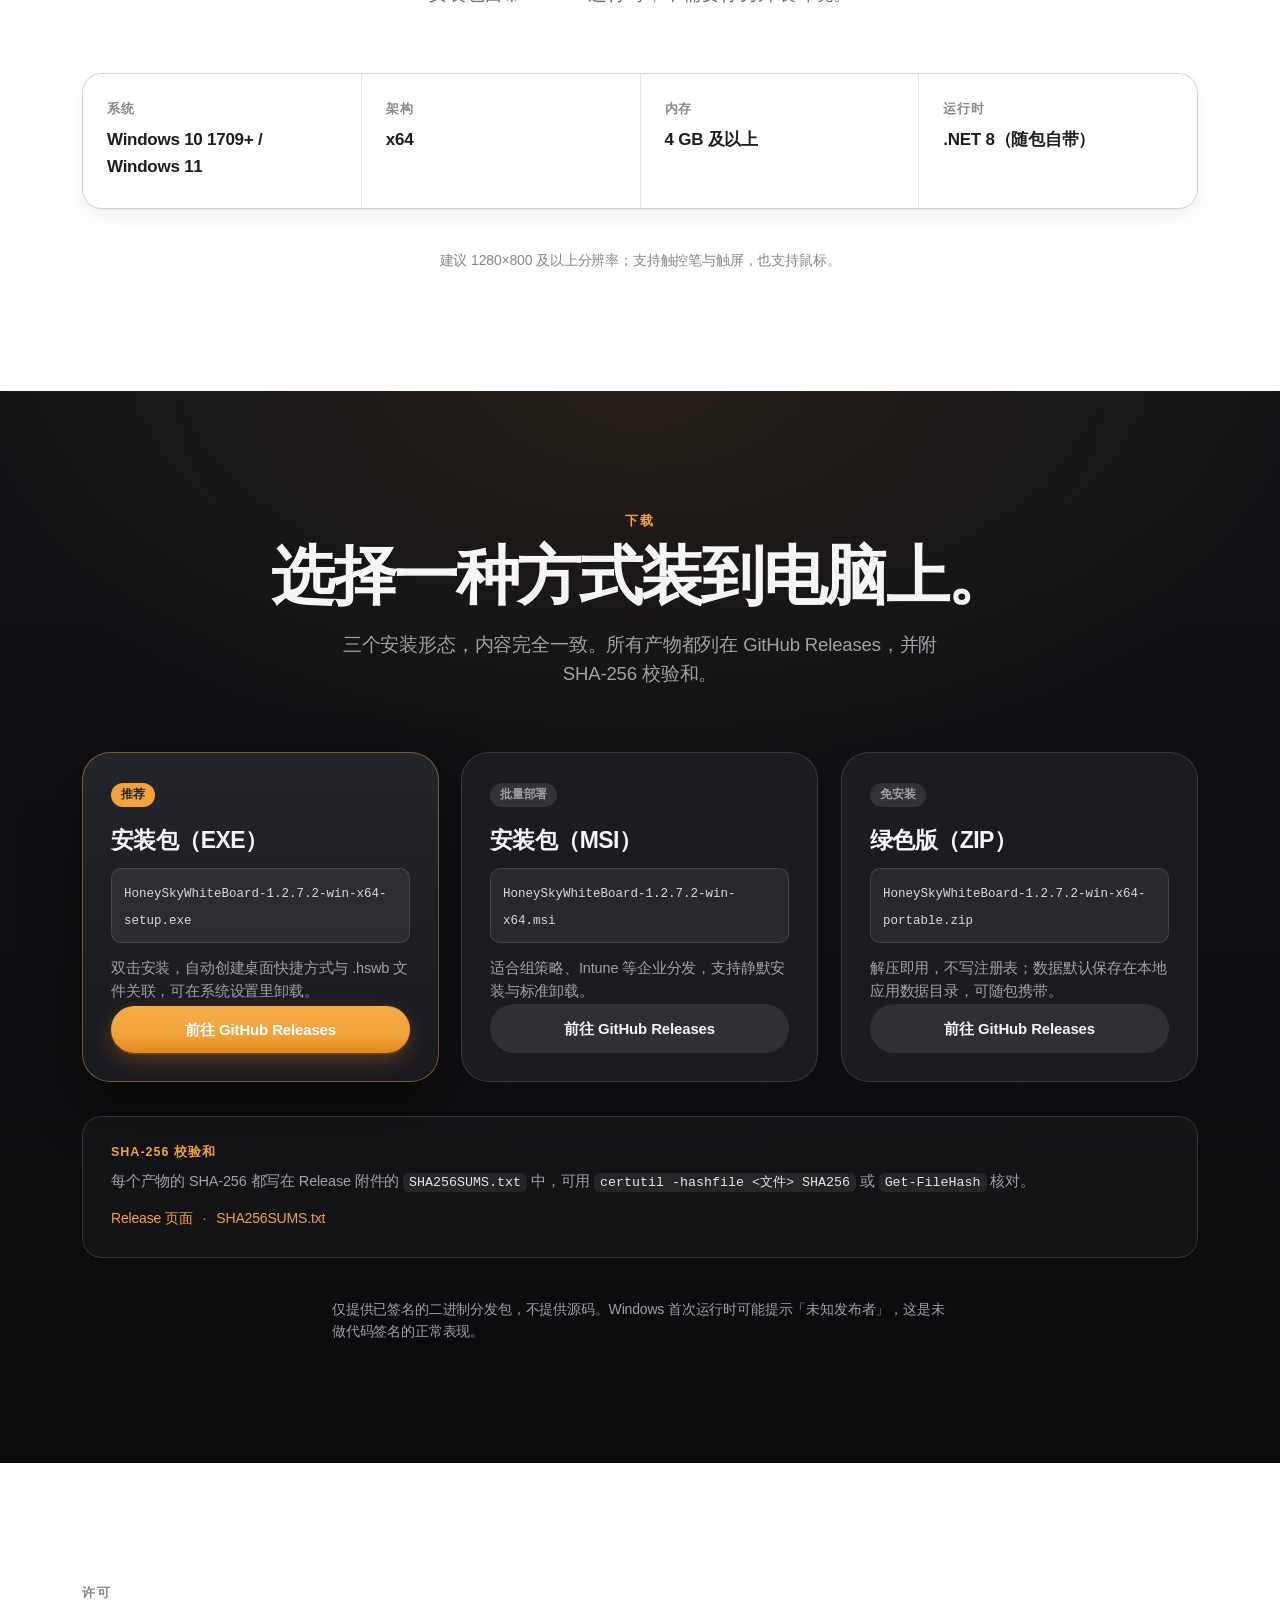
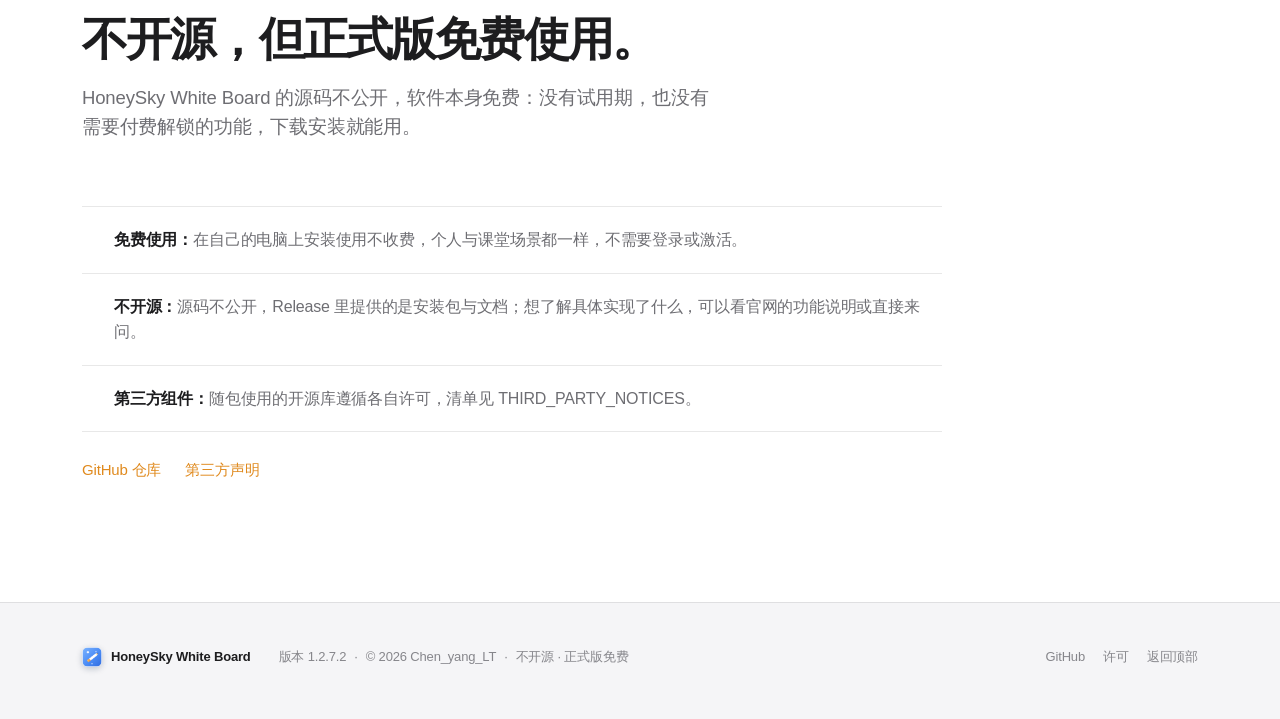
==== commit 6c9bed72: "HoneySky White Board v1.2.7.2 发布内容（不含源码）" ====
--- a/website/index.html
+++ b/website/index.html
@@ -1,342 +1,342 @@
-<!DOCTYPE html>
-<html lang="zh-CN">
-<head>
-<meta charset="utf-8" />
-<meta name="viewport" content="width=device-width, initial-scale=1" />
-<title>HoneySky White Board — 写在无边的画布上</title>
-<meta name="description" content="HoneySky White Board 是为 Windows 打造的桌面白板：压感书写、尺规作图、时钟与倒计时独立窗口、浮动 Dock、文件导入背景、AI 讲台与 AI 助手。v1.2.7.1 把笔刷修稳：钢笔与马克笔快速甩动不再断成虚线，水彩去掉多余中心线，粉笔保持水平，直线笔按住即有预览，画笔面板移除荧光笔；讲台打开即全屏，悬浮 Dock 可拖动、可收起成小胶囊，左下新增鸟瞰图，更多菜单只留三项；「问 AI」改为右侧抽屉（主界面与讲台各一个），图片来源只剩摄像头拍照、本地图片与剪贴板；白板不再常驻置顶，时钟图钉统一管理所有 HoneySky 窗口。免费下载。" />
-<meta name="theme-color" content="#ffffff" />
-<meta property="og:title" content="HoneySky White Board" />
-<meta property="og:description" content="一支笔，一块无边的白板，和一个随时待命的 AI。" />
-<meta property="og:type" content="website" />
-<link rel="icon" type="image/png" href="assets/img/icon-1024.png" />
-<link rel="stylesheet" href="assets/css/style.css" />
-</head>
-<body>
-
-<!-- ================= 导航 ================= -->
-<header class="nav" id="nav">
-  <div class="nav__inner">
-    <a class="brand" href="#top" aria-label="HoneySky White Board">
-      <img class="brand__mark" src="assets/img/icon-1024.png" alt="" width="24" height="24" aria-hidden="true" />
-      <span class="brand__name">HoneySky</span>
-    </a>
-    <nav class="nav__links" aria-label="主导航">
-      <a href="#features" data-i18n="nav.features">功能</a>
-      <a href="#requirements" data-i18n="nav.requirements">系统要求</a>
-      <a href="#download" data-i18n="nav.download">下载</a>
-      <a href="#license" data-i18n="nav.license">许可</a>
-    </nav>
-    <div class="nav__actions">
-      <div class="lang" role="group" aria-label="Language">
-        <button type="button" class="lang__btn is-active" data-lang="zh" aria-pressed="true">中</button>
-        <button type="button" class="lang__btn" data-lang="en" aria-pressed="false">EN</button>
-      </div>
-      <a class="btn btn--small btn--primary" href="#download" data-i18n="nav.cta">下载</a>
-    </div>
-  </div>
-</header>
-
-<main id="top">
-
-  <!-- ================= Hero ================= -->
-  <section class="hero">
-    <div class="hero__glow" aria-hidden="true"></div>
-    <div class="wrap hero__inner">
-      <p class="hero__eyebrow" data-i18n="hero.eyebrow">Windows 桌面白板 · v1.2.7.1</p>
-      <h1 class="hero__title" data-i18n="hero.product">HoneySky White Board</h1>
-      <p class="hero__tagline" data-i18n="hero.tagline">写在无边的画布上。</p>
-      <p class="hero__lead" data-i18n="hero.lead">一支笔，一块无边的白板，和一个随时待命的 AI。为 Windows 打造，压感书写与全部工具都在本地运行。</p>
-      <div class="hero__cta">
-        <a class="btn btn--primary btn--lg" href="#download">
-          <span data-i18n="hero.cta1">下载 Windows 版</span>
-          <span class="btn__meta">v1.2.7.1</span>
-        </a>
-        <a class="btn btn--ghost btn--lg" href="#features" data-i18n="hero.cta2">查看功能</a>
-      </div>
-      <p class="hero__note" data-i18n="hero.note">免费下载 · Windows 10 / 11 · x64</p>
-    </div>
-
-    <div class="wrap hero__stage reveal">
-      <figure class="shot shot--hero" data-shot data-ph="主界面截图 · hero-main.png（Lead 提供，≥1600px）">
-        <img src="assets/img/hero-main.png" alt="HoneySky White Board 主界面：左上角蓝色带笔图标 + 品牌字 + 版本号水印，无边画布上手写与图形，底部浮动 Dock（画笔、橡皮、形状、直尺、时钟、导入、AI 讲台、问 AI），左下角页面缩略图条，右下角翻页条与缩放条" width="2560" height="1440" fetchpriority="high" decoding="async" data-i18n-alt="img.hero" />
-      </figure>
-    </div>
-  </section>
-
-  <!-- ================= 功能 ================= -->
-  <section class="section section--light" id="features">
-    <div class="wrap">
-      <header class="section__head reveal">
-        <p class="kicker" data-i18n="features.kicker">功能</p>
-        <h2 class="display" data-i18n="features.title">为老师，也为每一个把想法画出来的人。</h2>
-        <p class="sub" data-i18n="features.lead">从一支笔开始，到 AI 讲台答题。每一处细节都为「讲清楚一件事」而设计。</p>
-      </header>
-    </div>
-
-    <!-- 1. 书写 -->
-    <div class="wrap feature feature--split reveal">
-      <div class="feature__text">
-        <p class="kicker" data-i18n="f1.kicker">书写与笔触</p>
-        <h3 class="headline" data-i18n="f1.title">像笔一样，像纸一样。</h3>
-        <p class="body" data-i18n="f1.body">笔迹平滑与压感整笔重绘，250 Hz 采样下依然跟手。橡皮可整笔擦除，也可局部擦除；手指绘画默认关闭，避免误触。</p>
-        <ul class="ticks">
-          <li data-i18n="f1.b1">压感笔迹与实时光滑</li>
-          <li data-i18n="f1.b2">局部擦除 / 整笔擦除两种橡皮</li>
-          <li data-i18n="f1.b3">自动化笔迹，随手写就有体面</li>
-          <li data-i18n="f1.b4">六种笔尖：钢笔 / 马克笔 / 毛笔 / 直线笔 / 水彩 / 粉笔</li>
-        </ul>
-      </div>
-      <figure class="shot shot--panel" data-shot data-ph="书写截图 · brush.png">
-        <img src="assets/img/brush.png" alt="Dock 的画笔二级面板：12 种颜色、粗细滑块，笔尖区两行排开钢笔 / 马克笔 / 毛笔 / 直线笔 / 水彩 / 粉笔六种笔尖；原来的荧光笔入口已移除" width="358" height="470" loading="lazy" decoding="async" data-i18n-alt="img.brush" />
-      </figure>
-    </div>
-
-    <!-- 2. 时间工具（深色） -->
-    <section class="section section--dark">
-      <div class="wrap">
-        <header class="section__head section__head--left reveal">
-          <p class="kicker kicker--honey"><span data-i18n="f2.kicker">时间工具</span><span class="badge" data-i18n="common.new">新</span></p>
-          <h2 class="display" data-i18n="f2.title">时钟与倒计时，独立成窗。</h2>
-          <p class="sub" data-i18n="f2.lead">时钟与倒计时跑在独立进程里，关掉白板也还在。时钟右上角的图钉打开时，所有 HoneySky 窗口一起置顶；关掉图钉，时钟只压在白板上方。倒计时可以上下滚轮选时间，网络授时有 5 个服务器可选。</p>
-        </header>
-        <div class="duo duo--dark duo--time">
-          <figure class="shot shot--canvas shot--framed" data-shot data-ph="时钟窗口截图 · clock.png">
-            <img src="assets/img/clock.png" alt="独立时钟窗口：橙色秒数、日期、网络授时状态与「立即校准」，字号与背景透明度可调，放大后依然清晰" width="511" height="310" loading="lazy" decoding="async" data-i18n-alt="img.clock" />
-            <figcaption class="shot__cap" data-i18n="f2.cap1">时钟 · 独立进程，关掉白板也还在</figcaption>
-          </figure>
-          <figure class="shot shot--canvas shot--framed" data-shot data-ph="倒计时窗口截图 · countdown.png">
-            <img src="assets/img/countdown.png" alt="独立倒计时窗口：05:00 待开始，10 秒 / 1 分 / 5 分 / 10 分 / 25 分预设；时、分、秒三列可点上下箭头或滚轮选择，开始、暂停、继续、重置" width="515" height="534" loading="lazy" decoding="async" data-i18n-alt="img.countdown" />
-            <figcaption class="shot__cap" data-i18n="f2.cap2">倒计时 · 滚轮选时间，5 个授时服务器可选</figcaption>
-          </figure>
-        </div>
-      </div>
-    </section>
-
-    <!-- 3. AI -->
-    <section class="section section--light">
-      <div class="wrap">
-        <header class="section__head reveal">
-          <p class="kicker" data-i18n="f3.kicker">AI 讲台与助手</p>
-          <h2 class="display" data-i18n="f3.title">讲解不再是一个人对着黑板。</h2>
-          <p class="sub" data-i18n="f3.lead">把题目交给 AI 讲台：打开即全屏，拍下纸张、贴入图片，AI 在白板上边写边讲，支持 LaTeX 公式；画面可调分辨率、色温与亮度，悬浮 Dock 可左右拖动、也能收起成小胶囊，拍照、相册、画面、旋转与问 AI 都在扩展条上，左下鸟瞰图拖动即可移动画面。日常答疑交给右侧抽屉里的 AI 助手——主界面与讲台各一个，三种图源，回答字号可调。</p>
-        </header>
-        <div class="duo duo--ai">
-          <figure class="shot shot--stage shot--framed" data-shot data-ph="AI 讲台截图 · podium.png">
-            <img src="assets/img/podium.png" alt="AI 讲台：全屏画面与悬浮玻璃 Dock（画笔、橡皮、颜色、拍照、相册、画面、旋转、问 AI、更多），左下角鸟瞰图，右上角最小化与退出展台" width="812" height="400" loading="lazy" decoding="async" data-i18n-alt="img.podium" />
-            <figcaption class="shot__cap" data-i18n="f3.cap1">AI 讲台 · 打开即全屏，悬浮 Dock 可收起</figcaption>
-          </figure>
-          <figure class="shot shot--canvas shot--framed" data-shot>
-            <img src="assets/img/ai-booth.png" alt="AI 助手右侧抽屉：DeepSeek 回答的因式分解过程，块级公式正常渲染；上方三种图源（摄像头拍照 / 本地图片 / 剪贴板），底部回答字号滑块与余额状态" width="1240" height="900" loading="lazy" decoding="async" data-i18n-alt="img.aibooth" />
-            <figcaption class="shot__cap" data-i18n="f3.cap2">AI 助手 · 右侧抽屉，三种图源</figcaption>
-          </figure>
-        </div>
-        <p class="aside reveal" data-i18n="f3.note">AI 功能为可选能力，使用你自己的 OpenAI 兼容接口与 API Key；密钥经 Windows DPAPI 加密保存在本机。</p>
-      </div>
-    </section>
-
-    <!-- 4. 工具与组织（深色） -->
-    <section class="section section--dark">
-      <div class="wrap">
-        <header class="section__head section__head--left reveal">
-          <p class="kicker kicker--honey" data-i18n="f4.kicker">页面与工具</p>
-          <h2 class="display" data-i18n="f4.title">多页白板，工具栏按你的习惯排。</h2>
-          <p class="sub" data-i18n="f4.lead">一节课不止一页：缩略图栏随手翻页，导入的文档有页码、滑条与目录，缩放与适应窗口一键到位。工具栏里的工具能显示、固定、上下调序，画布右键还能复制、剪切、粘贴与置顶置底。</p>
-        </header>
-        <div class="duo duo--dark duo--work">
-          <figure class="shot shot--stage shot--framed" data-shot data-ph="多页与缩略图截图 · pages.png">
-            <img src="assets/img/pages.png" alt="左下角页面缩略图条只显示 3 个缩略图（第 3、4、5 页），右下角翻页条含全屏按钮：共 5 页白板，当前第 5 页" width="1680" height="1050" loading="lazy" decoding="async" data-i18n-alt="img.pages" />
-            <figcaption class="shot__cap" data-i18n="f4.cap1">多页与缩放 · 缩略图、翻页、适应窗口</figcaption>
-          </figure>
-          <figure class="shot shot--stage shot--framed" data-shot data-ph="设置与工具栏自定义截图 · settings.png">
-            <img src="assets/img/settings.png" alt="设置窗口的展台页：顶部十个页签（常规 / 外观 / 书写 / 展台 / 工具栏 / 快捷键 / 动画 / 更新 / AI 服务 / 关于）；笔尖可选跟随白板或六种笔形，橡皮可选整笔或局部并调半径；相册可开启自动保存、设置照片保留天数 1–30 天与相册容量 1–50 张，底部是恢复展台默认设置" width="920" height="740" loading="lazy" decoding="async" data-i18n-alt="img.settings" />
-            <figcaption class="shot__cap" data-i18n="f4.cap2">设置 · 十个页签：展台页集中笔尖、橡皮与相册</figcaption>
-          </figure>
-        </div>
-      </div>
-    </section>
-
-    <!-- 5. 其余能力卡片 -->
-    <section class="section section--alt">
-      <div class="wrap">
-        <header class="section__head section__head--left reveal">
-          <p class="kicker" data-i18n="f5.kicker">还有这些</p>
-          <h2 class="display display--sm" data-i18n="f5.title">用得越久，越觉得顺手。</h2>
-        </header>
-        <div class="cards">
-          <article class="card reveal"><h3 data-i18n="c1.title">半透明马克笔</h3><p data-i18n="c1.body">马克笔的半透明墨迹叠在文字上不遮字，粗细可调。</p></article>
-          <article class="card reveal"><h3 data-i18n="c2.title">直尺与圆规</h3><p data-i18n="c2.body">屏幕上拉一把直尺，或画一个精确的圆，讲几何课很省事。</p></article>
-          <article class="card reveal"><h3 data-i18n="c3.title">自动保存与恢复</h3><p data-i18n="c3.body">定时自动保存，异常退出后下次启动可恢复上次的白板。</p></article>
-          <article class="card reveal"><h3 data-i18n="c4.title">背景与导出</h3><p data-i18n="c4.body">白板、纸张、深色背景随意换；一键导出高清图片。</p></article>
-          <article class="card reveal"><h3 data-i18n="c5.title">快捷键</h3><p data-i18n="c5.body">P 画笔、E 橡皮、K 时钟……常用操作都有快捷键。</p></article>
-          <article class="card reveal"><h3 data-i18n="c6.title">克制的界面</h3><p data-i18n="c6.body">浅色与深色主题，工具条与面板为课堂而不是为炫技而存在。</p></article>
-        </div>
-      </div>
-    </section>
-  </section>
-
-  <!-- ================= v1.2.7.1 修正与增强 ================= -->
-  <section class="section section--light" id="whats-new">
-    <div class="wrap">
-      <header class="section__head section__head--left reveal">
-        <p class="kicker kicker--honey"><span data-i18n="f6.kicker">v1.2.7.1 修正与增强</span><span class="badge" data-i18n="common.new">新</span></p>
-        <h2 class="display display--sm" data-i18n="f6.title">线条更稳，讲台更干净。</h2>
-        <p class="sub" data-i18n="f6.lead">这一版把笔刷修稳、把讲台收干净：快速甩动不再断成虚线，水彩去掉多余中心线，粉笔保持水平，直线笔按住就有实时预览，荧光笔入口移除（旧笔迹照常显示）。讲台打开即全屏，悬浮 Dock 可左右拖动、可收起成小胶囊，左下多了一张鸟瞰图，更多菜单只留三项；「问 AI」改为右侧抽屉，主界面与讲台各一个，图片来源只剩摄像头、本地图片与剪贴板。白板不再常驻置顶，时钟图钉统一管理所有 HoneySky 窗口。</p>
-      </header>
-      <div class="cards">
-        <article class="card reveal">
-          <h3 data-i18n="n1.title">快速甩动不断线</h3>
-          <p data-i18n="n1.body">钢笔与马克笔快速移动、还没松手，笔迹也不会断成「- - - -」，一笔到底。</p>
-        </article>
-        <article class="card reveal">
-          <h3 data-i18n="n2.title">水彩、粉笔与直线笔</h3>
-          <p data-i18n="n2.body">水彩不再多出一条中心线；粉笔的笔触方向改为水平，画直线也不弯；直线笔按住即见实时预览，松手落笔。</p>
-        </article>
-        <article class="card reveal">
-          <h3 data-i18n="n3.title">荧光笔已移除</h3>
-          <p data-i18n="n3.body">画笔面板不再提供荧光笔，需要半透明效果用马克笔；旧 .hswb 里已有的荧光笔笔迹照常显示。</p>
-        </article>
-        <article class="card reveal">
-          <h3 data-i18n="n4.title">讲台打开即全屏</h3>
-          <p data-i18n="n4.body">讲台不再有窗口化模式：打开就是全屏，只有「最小化」和「退出展台」两种状态，讲解时不会误触窗口边框。</p>
-        </article>
-        <article class="card reveal">
-          <h3 data-i18n="n5.title">悬浮 Dock 与鸟瞰图</h3>
-          <p data-i18n="n5.body">讲台底栏是悬浮的玻璃胶囊，可左右拖动、也能收起成 32×24 小胶囊；拍照、相册、画面、旋转、问 AI 都在展开的扩展条上，左下鸟瞰图拖动即可移动画面。</p>
-        </article>
-        <article class="card reveal">
-          <h3 data-i18n="n6.title">更多菜单只留三项</h3>
-          <p data-i18n="n6.body">「更多」里只保留讲台设置、最小化、退出展台，其余入口都搬到悬浮 Dock 的扩展条，找东西不用再翻两层菜单。</p>
-        </article>
-        <article class="card reveal">
-          <h3 data-i18n="n7.title">「问 AI」改为右侧抽屉</h3>
-          <p data-i18n="n7.body">主界面和讲台各有一个右侧抽屉：从右边滑入，回答区独立滚动、底部问答区固定；图片来源只有摄像头拍照、本地图片、剪贴板，拍照直接截当前画面进候选，预览紧凑，回答字号可调。</p>
-        </article>
-        <article class="card reveal">
-          <h3 data-i18n="n8.title">时钟图钉管全局置顶</h3>
-          <p data-i18n="n8.body">白板主窗口不再常驻置顶；时钟右上角的图钉打开时，所有 HoneySky 窗口一起置顶，关掉时时钟只压在白板上方；关掉白板窗口，时钟仍留在屏幕上。</p>
-        </article>
-      </div>
-      <div class="duo duo--v125 reveal">
-        <figure class="shot shot--canvas shot--framed" data-shot data-ph="启动页截图 · splash.png">
-          <img src="assets/img/splash.png" alt="启动页：蓝色带笔图标、HoneySky White Board 与版本号，橙色进度圈与「正在加载画布…」，只剩品牌与进度，没有「即刻启动 / 以后直接显示」按钮" width="392" height="344" loading="lazy" decoding="async" data-i18n-alt="img.splash" />
-          <figcaption class="shot__cap" data-i18n="f6.cap1">启动页 · 只剩品牌与进度，两个按钮已移入设置</figcaption>
-        </figure>
-        <figure class="shot shot--canvas shot--framed" data-shot data-ph="关于页截图 · about.png">
-          <img src="assets/img/about.png" alt="设置 → 关于页：蓝色带笔图标、品牌字扫光、版本号，作者卡片保留 GitHub 仓库入口，另有检查更新、打开数据目录、清除缓存、第三方许可与软件更新卡" width="780" height="700" loading="lazy" decoding="async" data-i18n-alt="img.about" />
-          <figcaption class="shot__cap" data-i18n="f6.cap2">关于页 · 品牌与 GitHub 入口</figcaption>
-        </figure>
-      </div>
-      <p class="sub new-history" data-i18n="f6.history">v1.2.7 的触控仲裁、增量渲染、独立时钟、多 NTP 与讲台 Dock 精简都还在。</p>
-    </div>
-  </section>
-
-  <!-- ================= 系统要求 ================= -->
-  <section class="section section--light" id="requirements">
-    <div class="wrap">
-      <header class="section__head reveal">
-        <p class="kicker" data-i18n="req.kicker">系统要求</p>
-        <h2 class="display display--sm" data-i18n="req.title">几乎任何一台 Windows 电脑。</h2>
-        <p class="sub" data-i18n="req.lead">安装包自带 .NET 8 运行时，不需要你另外装环境。</p>
-      </header>
-      <div class="specs reveal">
-        <div class="spec"><p class="spec__k" data-i18n="req.k1">系统</p><p class="spec__v" data-i18n="req.v1">Windows 10 1709+ / Windows 11</p></div>
-        <div class="spec"><p class="spec__k" data-i18n="req.k2">架构</p><p class="spec__v" data-i18n="req.v2">x64</p></div>
-        <div class="spec"><p class="spec__k" data-i18n="req.k3">内存</p><p class="spec__v" data-i18n="req.v3">4 GB 及以上</p></div>
-        <div class="spec"><p class="spec__k" data-i18n="req.k4">运行时</p><p class="spec__v" data-i18n="req.v4">.NET 8（随包自带）</p></div>
-      </div>
-      <p class="aside aside--center reveal" data-i18n="req.note">建议 1280×800 及以上分辨率；支持触控笔与触屏，也支持鼠标。</p>
-    </div>
-  </section>
-
-  <!-- ================= 下载 ================= -->
-  <section class="section section--dark" id="download">
-    <div class="wrap">
-      <header class="section__head reveal">
-        <p class="kicker kicker--honey" data-i18n="dl.kicker">下载</p>
-        <h2 class="display" data-i18n="dl.title">选择一种方式装到电脑上。</h2>
-        <p class="sub" data-i18n="dl.lead">三个安装形态，内容完全一致。所有产物都列在 GitHub Releases，并附 SHA-256 校验和。</p>
-      </header>
-      <div class="dl-grid">
-        <article class="dl-card dl-card--featured reveal">
-          <p class="dl-card__tag" data-i18n="dl.tag1">推荐</p>
-          <h3 data-i18n="dl.c1.title">安装包（EXE）</h3>
-          <p class="dl-card__file"><code>HoneySkyWhiteBoard-1.2.7.1-win-x64-setup.exe</code></p>
-          <p class="dl-card__body" data-i18n="dl.c1.body">双击安装，自动创建桌面快捷方式与 .hswb 文件关联，可在系统设置里卸载。</p>
-          <a class="btn btn--primary btn--block" href="https://github.com/ChenyangLT/HoneySky-White-Board/releases/latest" rel="noopener" data-i18n="dl.get">前往 GitHub Releases</a>
-        </article>
-        <article class="dl-card reveal">
-          <p class="dl-card__tag dl-card__tag--muted" data-i18n="dl.tag2">批量部署</p>
-          <h3 data-i18n="dl.c2.title">安装包（MSI）</h3>
-          <p class="dl-card__file"><code>HoneySkyWhiteBoard-1.2.7.1-win-x64.msi</code></p>
-          <p class="dl-card__body" data-i18n="dl.c2.body">适合组策略、Intune 等企业分发，支持静默安装与标准卸载。</p>
-          <a class="btn btn--ghost btn--block" href="https://github.com/ChenyangLT/HoneySky-White-Board/releases/latest" rel="noopener" data-i18n="dl.get">前往 GitHub Releases</a>
-        </article>
-        <article class="dl-card reveal">
-          <p class="dl-card__tag dl-card__tag--muted" data-i18n="dl.tag3">免安装</p>
-          <h3 data-i18n="dl.c3.title">绿色版（ZIP）</h3>
-          <p class="dl-card__file"><code>HoneySkyWhiteBoard-1.2.7.1-win-x64-portable.zip</code></p>
-          <p class="dl-card__body" data-i18n="dl.c3.body">解压即用，不写注册表；数据默认保存在本地应用数据目录，可随包携带。</p>
-          <a class="btn btn--ghost btn--block" href="https://github.com/ChenyangLT/HoneySky-White-Board/releases/latest" rel="noopener" data-i18n="dl.get">前往 GitHub Releases</a>
-        </article>
-      </div>
-
-      <div class="checksum reveal">
-        <p class="checksum__label" data-i18n="dl.sum">SHA-256 校验和</p>
-        <p class="checksum__body" data-i18n="dl.sumBody">每个产物的 SHA-256 都写在 Release 附件的 <code>SHA256SUMS.txt</code> 中，可用 <code>certutil -hashfile &lt;文件&gt; SHA256</code> 或 <code>Get-FileHash</code> 核对。</p>
-        <p class="checksum__links">
-          <a href="https://github.com/ChenyangLT/HoneySky-White-Board/releases/latest" rel="noopener" data-i18n="dl.release">Release 页面</a>
-          <span aria-hidden="true">·</span>
-          <a href="https://github.com/ChenyangLT/HoneySky-White-Board/releases/latest/download/SHA256SUMS.txt" rel="noopener" data-i18n="dl.sumFile">SHA256SUMS.txt</a>
-        </p>
-      </div>
-      <p class="aside reveal" data-i18n="dl.note">仅提供已签名的二进制分发包，不提供源码。Windows 首次运行时可能提示「未知发布者」，这是未做代码签名的正常表现。</p>
-    </div>
-  </section>
-
-  <!-- ================= 许可 ================= -->
-  <section class="section section--light" id="license">
-    <div class="wrap">
-      <header class="section__head section__head--left reveal">
-        <p class="kicker" data-i18n="lic.kicker">许可</p>
-        <h2 class="display display--sm" data-i18n="lic.title">不开源，但正式版免费使用。</h2>
-        <p class="sub" data-i18n="lic.lead">HoneySky White Board 的源码不公开，软件本身免费：没有试用期，也没有需要付费解锁的功能，下载安装就能用。</p>
-      </header>
-      <ul class="license-list reveal">
-        <li data-i18n="lic.l1"><strong>免费使用：</strong>在自己的电脑上安装使用不收费，个人与课堂场景都一样，不需要登录或激活。</li>
-        <li data-i18n="lic.l2"><strong>不开源：</strong>源码不公开，Release 里提供的是安装包与文档；想了解具体实现了什么，可以看官网的功能说明或直接来问。</li>
-        <li data-i18n="lic.l3"><strong>第三方组件：</strong>随包使用的开源库遵循各自许可，清单见 THIRD_PARTY_NOTICES。</li>
-      </ul>
-      <p class="license-links reveal">
-        <a class="link" href="https://github.com/ChenyangLT/HoneySky-White-Board" rel="noopener" data-i18n="lic.repo">GitHub 仓库</a>
-        <a class="link" href="https://github.com/ChenyangLT/HoneySky-White-Board" rel="noopener" data-i18n="lic.notices">第三方声明</a>
-      </p>
-    </div>
-  </section>
-</main>
-
-<!-- ================= 页脚 ================= -->
-<footer class="footer">
-  <div class="wrap footer__inner">
-    <div class="footer__brand">
-      <img class="brand__mark brand__mark--sm" src="assets/img/icon-1024.png" alt="" width="20" height="20" aria-hidden="true" />
-      <span>HoneySky White Board</span>
-    </div>
-    <p class="footer__meta">
-      <span data-i18n="foot.version">版本 1.2.7.1</span>
-      <span aria-hidden="true">·</span>
-      <span data-i18n="foot.copy">© 2026 Chen_yang_LT</span>
-      <span aria-hidden="true">·</span>
-      <span data-i18n="foot.prop">不开源 · 正式版免费</span>
-    </p>
-    <p class="footer__links">
-      <a href="https://github.com/ChenyangLT/HoneySky-White-Board" rel="noopener" data-i18n="foot.repo">GitHub</a>
-      <a href="#license" data-i18n="foot.license">许可</a>
-      <a href="#top" data-i18n="foot.top">返回顶部</a>
-    </p>
-  </div>
-</footer>
-
-<script src="assets/js/main.js"></script>
-</body>
-</html>
+<!DOCTYPE html>
+<html lang="zh-CN">
+<head>
+<meta charset="utf-8" />
+<meta name="viewport" content="width=device-width, initial-scale=1" />
+<title>HoneySky White Board — 写在无边的画布上</title>
+<meta name="description" content="HoneySky White Board 是为 Windows 打造的桌面白板：压感书写、尺规作图、时钟与倒计时独立窗口、浮动 Dock、文件导入背景、AI 讲台与 AI 助手。v1.2.7.2 把讲台画面调顺：画面设置面板不再被画面遮挡，采集与显示分辨率默认拉到最高，旋转画面更稳定；AI 抽屉的回答区随窗口自适应，左侧箭头即可收起；设置的「更新」页集中管理更新源、下载与已下载的安装包，配置可一键导出与导入，下载能取消、已下载的包能删除。免费下载。" />
+<meta name="theme-color" content="#ffffff" />
+<meta property="og:title" content="HoneySky White Board" />
+<meta property="og:description" content="一支笔，一块无边的白板，和一个随时待命的 AI。" />
+<meta property="og:type" content="website" />
+<link rel="icon" type="image/png" href="assets/img/icon-1024.png" />
+<link rel="stylesheet" href="assets/css/style.css" />
+</head>
+<body>
+
+<!-- ================= 导航 ================= -->
+<header class="nav" id="nav">
+  <div class="nav__inner">
+    <a class="brand" href="#top" aria-label="HoneySky White Board">
+      <img class="brand__mark" src="assets/img/icon-1024.png" alt="" width="24" height="24" aria-hidden="true" />
+      <span class="brand__name">HoneySky</span>
+    </a>
+    <nav class="nav__links" aria-label="主导航">
+      <a href="#features" data-i18n="nav.features">功能</a>
+      <a href="#requirements" data-i18n="nav.requirements">系统要求</a>
+      <a href="#download" data-i18n="nav.download">下载</a>
+      <a href="#license" data-i18n="nav.license">许可</a>
+    </nav>
+    <div class="nav__actions">
+      <div class="lang" role="group" aria-label="Language">
+        <button type="button" class="lang__btn is-active" data-lang="zh" aria-pressed="true">中</button>
+        <button type="button" class="lang__btn" data-lang="en" aria-pressed="false">EN</button>
+      </div>
+      <a class="btn btn--small btn--primary" href="#download" data-i18n="nav.cta">下载</a>
+    </div>
+  </div>
+</header>
+
+<main id="top">
+
+  <!-- ================= Hero ================= -->
+  <section class="hero">
+    <div class="hero__glow" aria-hidden="true"></div>
+    <div class="wrap hero__inner">
+      <p class="hero__eyebrow" data-i18n="hero.eyebrow">Windows 桌面白板 · v1.2.7.2</p>
+      <h1 class="hero__title" data-i18n="hero.product">HoneySky White Board</h1>
+      <p class="hero__tagline" data-i18n="hero.tagline">写在无边的画布上。</p>
+      <p class="hero__lead" data-i18n="hero.lead">一支笔，一块无边的白板，和一个随时待命的 AI。为 Windows 打造，压感书写与全部工具都在本地运行。</p>
+      <div class="hero__cta">
+        <a class="btn btn--primary btn--lg" href="#download">
+          <span data-i18n="hero.cta1">下载 Windows 版</span>
+          <span class="btn__meta">v1.2.7.2</span>
+        </a>
+        <a class="btn btn--ghost btn--lg" href="#features" data-i18n="hero.cta2">查看功能</a>
+      </div>
+      <p class="hero__note" data-i18n="hero.note">免费下载 · Windows 10 / 11 · x64</p>
+    </div>
+
+    <div class="wrap hero__stage reveal">
+      <figure class="shot shot--hero" data-shot data-ph="主界面截图 · hero-main.png（Lead 提供，≥1600px）">
+        <img src="assets/img/hero-main.png" alt="HoneySky White Board 主界面：左上角蓝色带笔图标 + 品牌字 + 版本号水印，无边画布上手写与图形，底部浮动 Dock（画笔、橡皮、形状、直尺、时钟、导入、AI 讲台、问 AI），左下角页面缩略图条，右下角翻页条与缩放条" width="2560" height="1440" fetchpriority="high" decoding="async" data-i18n-alt="img.hero" />
+      </figure>
+    </div>
+  </section>
+
+  <!-- ================= 功能 ================= -->
+  <section class="section section--light" id="features">
+    <div class="wrap">
+      <header class="section__head reveal">
+        <p class="kicker" data-i18n="features.kicker">功能</p>
+        <h2 class="display" data-i18n="features.title">为老师，也为每一个把想法画出来的人。</h2>
+        <p class="sub" data-i18n="features.lead">从一支笔开始，到 AI 讲台答题。每一处细节都为「讲清楚一件事」而设计。</p>
+      </header>
+    </div>
+
+    <!-- 1. 书写 -->
+    <div class="wrap feature feature--split reveal">
+      <div class="feature__text">
+        <p class="kicker" data-i18n="f1.kicker">书写与笔触</p>
+        <h3 class="headline" data-i18n="f1.title">像笔一样，像纸一样。</h3>
+        <p class="body" data-i18n="f1.body">笔迹平滑与压感整笔重绘，250 Hz 采样下依然跟手。橡皮可整笔擦除，也可局部擦除；手指绘画默认关闭，避免误触。</p>
+        <ul class="ticks">
+          <li data-i18n="f1.b1">压感笔迹与实时光滑</li>
+          <li data-i18n="f1.b2">局部擦除 / 整笔擦除两种橡皮</li>
+          <li data-i18n="f1.b3">自动化笔迹，随手写就有体面</li>
+          <li data-i18n="f1.b4">六种笔尖：钢笔 / 马克笔 / 毛笔 / 直线笔 / 水彩 / 粉笔</li>
+        </ul>
+      </div>
+      <figure class="shot shot--panel" data-shot data-ph="书写截图 · brush.png">
+        <img src="assets/img/brush.png" alt="Dock 的画笔二级面板：12 种颜色、粗细滑块，笔尖区两行排开钢笔 / 马克笔 / 毛笔 / 直线笔 / 水彩 / 粉笔六种笔尖；原来的荧光笔入口已移除" width="358" height="470" loading="lazy" decoding="async" data-i18n-alt="img.brush" />
+      </figure>
+    </div>
+
+    <!-- 2. 时间工具（深色） -->
+    <section class="section section--dark">
+      <div class="wrap">
+        <header class="section__head section__head--left reveal">
+          <p class="kicker kicker--honey"><span data-i18n="f2.kicker">时间工具</span><span class="badge" data-i18n="common.new">新</span></p>
+          <h2 class="display" data-i18n="f2.title">时钟与倒计时，独立成窗。</h2>
+          <p class="sub" data-i18n="f2.lead">时钟与倒计时跑在独立进程里，关掉白板也还在。时钟右上角的图钉打开时，所有 HoneySky 窗口一起置顶；关掉图钉，时钟只压在白板上方。倒计时可以上下滚轮选时间，网络授时有 5 个服务器可选。</p>
+        </header>
+        <div class="duo duo--dark duo--time">
+          <figure class="shot shot--canvas shot--framed" data-shot data-ph="时钟窗口截图 · clock.png">
+            <img src="assets/img/clock.png" alt="独立时钟窗口：橙色秒数、日期、网络授时状态与「立即校准」，字号与背景透明度可调，放大后依然清晰" width="511" height="310" loading="lazy" decoding="async" data-i18n-alt="img.clock" />
+            <figcaption class="shot__cap" data-i18n="f2.cap1">时钟 · 独立进程，关掉白板也还在</figcaption>
+          </figure>
+          <figure class="shot shot--canvas shot--framed" data-shot data-ph="倒计时窗口截图 · countdown.png">
+            <img src="assets/img/countdown.png" alt="独立倒计时窗口：05:00 待开始，10 秒 / 1 分 / 5 分 / 10 分 / 25 分预设；时、分、秒三列可点上下箭头或滚轮选择，开始、暂停、继续、重置" width="515" height="534" loading="lazy" decoding="async" data-i18n-alt="img.countdown" />
+            <figcaption class="shot__cap" data-i18n="f2.cap2">倒计时 · 滚轮选时间，5 个授时服务器可选</figcaption>
+          </figure>
+        </div>
+      </div>
+    </section>
+
+    <!-- 3. AI -->
+    <section class="section section--light">
+      <div class="wrap">
+        <header class="section__head reveal">
+          <p class="kicker" data-i18n="f3.kicker">AI 讲台与助手</p>
+          <h2 class="display" data-i18n="f3.title">讲解不再是一个人对着黑板。</h2>
+          <p class="sub" data-i18n="f3.lead">把题目交给 AI 讲台：打开即全屏，拍下纸张、贴入图片，AI 在白板上边写边讲，支持 LaTeX 公式；画面设置面板不再被画面挡住，采集与显示分辨率默认最高，旋转画面也稳定了，色温与亮度照旧可调；悬浮 Dock 可左右拖动、也能收起成小胶囊，拍照、相册、画面、旋转与问 AI 都在扩展条上，左下鸟瞰图拖动即可移动画面。日常答疑交给右侧抽屉里的 AI 助手——主界面与讲台各一个，回答区随窗口高度自适应，点左侧箭头就能把抽屉收起。</p>
+        </header>
+        <div class="duo duo--ai">
+          <figure class="shot shot--stage shot--framed" data-shot data-ph="讲台画面设置截图 · podium.png">
+            <img src="assets/img/podium.png" alt="AI 讲台：黑底画面设置弹层完整显示在按钮行上方——采集分辨率「设备最高（自动）」、显示分辨率「原始（不缩放）」、实际采集 1280×720，调色与缩放可调；下方是拍照 / 相册 / 画面 / 旋转 / 问 AI 扩展条与悬浮 Dock" width="1400" height="1000" loading="lazy" decoding="async" data-i18n-alt="img.podium" />
+            <figcaption class="shot__cap" data-i18n="f3.cap1">AI 讲台 · 画面设置不再被按钮行遮挡，采集与显示默认最高</figcaption>
+          </figure>
+          <figure class="shot shot--canvas shot--framed" data-shot>
+            <img src="assets/img/ai-booth.png" alt="白板画布与右侧 AI 抽屉：DeepSeek 回答 x²−5x+6=0 的因式分解步骤与答案，块级公式正常渲染；回答区自适应填满抽屉高度，左缘露出一枚 24×64 的展开 / 收起箭头把手，底部余额显示「已关闭查询」" width="1600" height="1000" loading="lazy" decoding="async" data-i18n-alt="img.aibooth" />
+            <figcaption class="shot__cap" data-i18n="f3.cap2">AI 助手 · 回答区自适应，点左侧箭头收起</figcaption>
+          </figure>
+        </div>
+        <p class="aside reveal" data-i18n="f3.note">AI 功能为可选能力，使用你自己的 OpenAI 兼容接口与 API Key；密钥经 Windows DPAPI 加密保存在本机。</p>
+      </div>
+    </section>
+
+    <!-- 4. 工具与组织（深色） -->
+    <section class="section section--dark">
+      <div class="wrap">
+        <header class="section__head section__head--left reveal">
+          <p class="kicker kicker--honey" data-i18n="f4.kicker">页面与工具</p>
+          <h2 class="display" data-i18n="f4.title">多页白板，工具栏按你的习惯排。</h2>
+          <p class="sub" data-i18n="f4.lead">一节课不止一页：缩略图栏随手翻页，导入的文档有页码、滑条与目录，缩放与适应窗口一键到位。工具栏里的工具能显示、固定、上下调序，画布右键还能复制、剪切、粘贴与置顶置底。</p>
+        </header>
+        <div class="duo duo--dark duo--work">
+          <figure class="shot shot--stage shot--framed" data-shot data-ph="多页与缩略图截图 · pages.png">
+            <img src="assets/img/pages.png" alt="左下角页面缩略图条只显示 3 个缩略图（第 3、4、5 页），右下角翻页条含全屏按钮：共 5 页白板，当前第 5 页" width="1680" height="1050" loading="lazy" decoding="async" data-i18n-alt="img.pages" />
+            <figcaption class="shot__cap" data-i18n="f4.cap1">多页与缩放 · 缩略图、翻页、适应窗口</figcaption>
+          </figure>
+          <figure class="shot shot--panel" data-shot data-ph="设置更新页截图 · settings.png">
+            <img src="assets/img/settings.png" alt="设置「更新」页：当前版本 v1.2.7.2，尚未检查；卡内含立即检查更新、查看发布页、更新内容与下载状态，更新源可选「自动（镜像优先）」或 GitHub 直连，并说明下载可取消、已下载的安装包可删除" width="1040" height="940" loading="lazy" decoding="async" data-i18n-alt="img.settings" />
+            <figcaption class="shot__cap" data-i18n="f4.cap2">设置 · 更新项集中在「更新」页，下载可取消、可删除</figcaption>
+          </figure>
+        </div>
+      </div>
+    </section>
+
+    <!-- 5. 其余能力卡片 -->
+    <section class="section section--alt">
+      <div class="wrap">
+        <header class="section__head section__head--left reveal">
+          <p class="kicker" data-i18n="f5.kicker">还有这些</p>
+          <h2 class="display display--sm" data-i18n="f5.title">用得越久，越觉得顺手。</h2>
+        </header>
+        <div class="cards">
+          <article class="card reveal"><h3 data-i18n="c1.title">半透明马克笔</h3><p data-i18n="c1.body">马克笔的半透明墨迹叠在文字上不遮字，粗细可调。</p></article>
+          <article class="card reveal"><h3 data-i18n="c2.title">直尺与圆规</h3><p data-i18n="c2.body">屏幕上拉一把直尺，或画一个精确的圆，讲几何课很省事。</p></article>
+          <article class="card reveal"><h3 data-i18n="c3.title">自动保存与恢复</h3><p data-i18n="c3.body">定时自动保存，异常退出后下次启动可恢复上次的白板。</p></article>
+          <article class="card reveal"><h3 data-i18n="c4.title">背景与导出</h3><p data-i18n="c4.body">白板、纸张、深色背景随意换；一键导出高清图片。</p></article>
+          <article class="card reveal"><h3 data-i18n="c5.title">快捷键</h3><p data-i18n="c5.body">P 画笔、E 橡皮、K 时钟……常用操作都有快捷键。</p></article>
+          <article class="card reveal"><h3 data-i18n="c6.title">克制的界面</h3><p data-i18n="c6.body">浅色与深色主题，工具条与面板为课堂而不是为炫技而存在。</p></article>
+        </div>
+      </div>
+    </section>
+  </section>
+
+  <!-- ================= v1.2.7.2 修正与增强 ================= -->
+  <section class="section section--light" id="whats-new">
+    <div class="wrap">
+      <header class="section__head section__head--left reveal">
+        <p class="kicker kicker--honey"><span data-i18n="f6.kicker">v1.2.7.2 修正与增强</span><span class="badge" data-i18n="common.new">新</span></p>
+        <h2 class="display display--sm" data-i18n="f6.title">讲台更顺，设置更集中。</h2>
+        <p class="sub" data-i18n="f6.lead">这一版把讲台画面与设置收顺：画面设置面板不再被画面遮挡，采集与显示分辨率默认拉到最高，旋转画面更稳；AI 抽屉的回答区随窗口自适应，左侧箭头一键收起；设置的「更新」页集中管理更新源、检查、下载与已下载安装包，配置能一键导出与导入，下载可取消、已下载的包也能删除。</p>
+      </header>
+      <div class="cards">
+        <article class="card reveal">
+          <h3 data-i18n="n1.title">画面设置不再被挡</h3>
+          <p data-i18n="n1.body">讲台的画面设置面板改成不会被画面盖住的浮层，调分辨率、色温、亮度时不必先把画面拖开，改完立即生效。</p>
+        </article>
+        <article class="card reveal">
+          <h3 data-i18n="n2.title">采显默认最高</h3>
+          <p data-i18n="n2.body">采集与显示分辨率默认选最高档，投影出来更清楚；需要省性能时再往下调。</p>
+        </article>
+        <article class="card reveal">
+          <h3 data-i18n="n3.title">旋转更稳</h3>
+          <p data-i18n="n3.body">画面旋转重新处理了坐标与尺寸，连续旋转不再错位或闪退，批注跟着画面一起转。</p>
+        </article>
+        <article class="card reveal">
+          <h3 data-i18n="n4.title">AI 回答区自适应</h3>
+          <p data-i18n="n4.body">AI 抽屉的回答区随窗口高度伸缩，长回答在自己的区域里滚动，输入框与按钮始终固定在底部。</p>
+        </article>
+        <article class="card reveal">
+          <h3 data-i18n="n5.title">左侧箭头收起</h3>
+          <p data-i18n="n5.body">抽屉左缘加了一枚收起箭头，讲课时点一下就把 AI 收走，需要时再滑出来。</p>
+        </article>
+        <article class="card reveal">
+          <h3 data-i18n="n6.title">更新页集中管理</h3>
+          <p data-i18n="n6.body">设置新增「更新」页：更新源、立即检查、下载进度与已下载的安装包都在一处，不用再在关于页和弹窗之间来回找。</p>
+        </article>
+        <article class="card reveal">
+          <h3 data-i18n="n7.title">配置导入导出</h3>
+          <p data-i18n="n7.body">设置可一键导出配置文件，换电脑或重装时导入即可恢复；导出的是可读的 JSON，便于备份。</p>
+        </article>
+        <article class="card reveal">
+          <h3 data-i18n="n8.title">下载可取消可删除</h3>
+          <p data-i18n="n8.body">更新包下载中途可以取消，已下载的安装包也能直接删除，不再占着磁盘。</p>
+        </article>
+      </div>
+      <div class="duo duo--v125 reveal">
+        <figure class="shot shot--canvas shot--framed" data-shot data-ph="启动页截图 · splash.png">
+          <img src="assets/img/splash.png" alt="启动页：蓝色带笔图标、HoneySky White Board 与版本号，橙色进度圈与「正在加载画布…」，只剩品牌与进度，没有「即刻启动 / 以后直接显示」按钮" width="392" height="344" loading="lazy" decoding="async" data-i18n-alt="img.splash" />
+          <figcaption class="shot__cap" data-i18n="f6.cap1">启动页 · 只剩品牌与进度，两个按钮已移入设置</figcaption>
+        </figure>
+        <figure class="shot shot--canvas shot--framed" data-shot data-ph="关于页截图 · about.png">
+          <img src="assets/img/about.png" alt="设置 → 关于页：蓝色带笔图标、品牌字扫光、版本号，作者卡片保留 GitHub 仓库入口，另有检查更新、打开数据目录、清除缓存、第三方许可与软件更新卡" width="780" height="700" loading="lazy" decoding="async" data-i18n-alt="img.about" />
+          <figcaption class="shot__cap" data-i18n="f6.cap2">关于页 · 品牌与 GitHub 入口</figcaption>
+        </figure>
+      </div>
+      <p class="sub new-history" data-i18n="f6.history">v1.2.7.1 的笔刷修复、全屏讲台、右侧抽屉与图钉置顶都还在。</p>
+    </div>
+  </section>
+
+  <!-- ================= 系统要求 ================= -->
+  <section class="section section--light" id="requirements">
+    <div class="wrap">
+      <header class="section__head reveal">
+        <p class="kicker" data-i18n="req.kicker">系统要求</p>
+        <h2 class="display display--sm" data-i18n="req.title">几乎任何一台 Windows 电脑。</h2>
+        <p class="sub" data-i18n="req.lead">安装包自带 .NET 8 运行时，不需要你另外装环境。</p>
+      </header>
+      <div class="specs reveal">
+        <div class="spec"><p class="spec__k" data-i18n="req.k1">系统</p><p class="spec__v" data-i18n="req.v1">Windows 10 1709+ / Windows 11</p></div>
+        <div class="spec"><p class="spec__k" data-i18n="req.k2">架构</p><p class="spec__v" data-i18n="req.v2">x64</p></div>
+        <div class="spec"><p class="spec__k" data-i18n="req.k3">内存</p><p class="spec__v" data-i18n="req.v3">4 GB 及以上</p></div>
+        <div class="spec"><p class="spec__k" data-i18n="req.k4">运行时</p><p class="spec__v" data-i18n="req.v4">.NET 8（随包自带）</p></div>
+      </div>
+      <p class="aside aside--center reveal" data-i18n="req.note">建议 1280×800 及以上分辨率；支持触控笔与触屏，也支持鼠标。</p>
+    </div>
+  </section>
+
+  <!-- ================= 下载 ================= -->
+  <section class="section section--dark" id="download">
+    <div class="wrap">
+      <header class="section__head reveal">
+        <p class="kicker kicker--honey" data-i18n="dl.kicker">下载</p>
+        <h2 class="display" data-i18n="dl.title">选择一种方式装到电脑上。</h2>
+        <p class="sub" data-i18n="dl.lead">三个安装形态，内容完全一致。所有产物都列在 GitHub Releases，并附 SHA-256 校验和。</p>
+      </header>
+      <div class="dl-grid">
+        <article class="dl-card dl-card--featured reveal">
+          <p class="dl-card__tag" data-i18n="dl.tag1">推荐</p>
+          <h3 data-i18n="dl.c1.title">安装包（EXE）</h3>
+          <p class="dl-card__file"><code>HoneySkyWhiteBoard-1.2.7.2-win-x64-setup.exe</code></p>
+          <p class="dl-card__body" data-i18n="dl.c1.body">双击安装，自动创建桌面快捷方式与 .hswb 文件关联，可在系统设置里卸载。</p>
+          <a class="btn btn--primary btn--block" href="https://github.com/ChenyangLT/HoneySky-White-Board/releases/latest" rel="noopener" data-i18n="dl.get">前往 GitHub Releases</a>
+        </article>
+        <article class="dl-card reveal">
+          <p class="dl-card__tag dl-card__tag--muted" data-i18n="dl.tag2">批量部署</p>
+          <h3 data-i18n="dl.c2.title">安装包（MSI）</h3>
+          <p class="dl-card__file"><code>HoneySkyWhiteBoard-1.2.7.2-win-x64.msi</code></p>
+          <p class="dl-card__body" data-i18n="dl.c2.body">适合组策略、Intune 等企业分发，支持静默安装与标准卸载。</p>
+          <a class="btn btn--ghost btn--block" href="https://github.com/ChenyangLT/HoneySky-White-Board/releases/latest" rel="noopener" data-i18n="dl.get">前往 GitHub Releases</a>
+        </article>
+        <article class="dl-card reveal">
+          <p class="dl-card__tag dl-card__tag--muted" data-i18n="dl.tag3">免安装</p>
+          <h3 data-i18n="dl.c3.title">绿色版（ZIP）</h3>
+          <p class="dl-card__file"><code>HoneySkyWhiteBoard-1.2.7.2-win-x64-portable.zip</code></p>
+          <p class="dl-card__body" data-i18n="dl.c3.body">解压即用，不写注册表；数据默认保存在本地应用数据目录，可随包携带。</p>
+          <a class="btn btn--ghost btn--block" href="https://github.com/ChenyangLT/HoneySky-White-Board/releases/latest" rel="noopener" data-i18n="dl.get">前往 GitHub Releases</a>
+        </article>
+      </div>
+
+      <div class="checksum reveal">
+        <p class="checksum__label" data-i18n="dl.sum">SHA-256 校验和</p>
+        <p class="checksum__body" data-i18n="dl.sumBody">每个产物的 SHA-256 都写在 Release 附件的 <code>SHA256SUMS.txt</code> 中，可用 <code>certutil -hashfile &lt;文件&gt; SHA256</code> 或 <code>Get-FileHash</code> 核对。</p>
+        <p class="checksum__links">
+          <a href="https://github.com/ChenyangLT/HoneySky-White-Board/releases/latest" rel="noopener" data-i18n="dl.release">Release 页面</a>
+          <span aria-hidden="true">·</span>
+          <a href="https://github.com/ChenyangLT/HoneySky-White-Board/releases/latest/download/SHA256SUMS.txt" rel="noopener" data-i18n="dl.sumFile">SHA256SUMS.txt</a>
+        </p>
+      </div>
+      <p class="aside reveal" data-i18n="dl.note">仅提供已签名的二进制分发包，不提供源码。Windows 首次运行时可能提示「未知发布者」，这是未做代码签名的正常表现。</p>
+    </div>
+  </section>
+
+  <!-- ================= 许可 ================= -->
+  <section class="section section--light" id="license">
+    <div class="wrap">
+      <header class="section__head section__head--left reveal">
+        <p class="kicker" data-i18n="lic.kicker">许可</p>
+        <h2 class="display display--sm" data-i18n="lic.title">不开源，但正式版免费使用。</h2>
+        <p class="sub" data-i18n="lic.lead">HoneySky White Board 的源码不公开，软件本身免费：没有试用期，也没有需要付费解锁的功能，下载安装就能用。</p>
+      </header>
+      <ul class="license-list reveal">
+        <li data-i18n="lic.l1"><strong>免费使用：</strong>在自己的电脑上安装使用不收费，个人与课堂场景都一样，不需要登录或激活。</li>
+        <li data-i18n="lic.l2"><strong>不开源：</strong>源码不公开，Release 里提供的是安装包与文档；想了解具体实现了什么，可以看官网的功能说明或直接来问。</li>
+        <li data-i18n="lic.l3"><strong>第三方组件：</strong>随包使用的开源库遵循各自许可，清单见 THIRD_PARTY_NOTICES。</li>
+      </ul>
+      <p class="license-links reveal">
+        <a class="link" href="https://github.com/ChenyangLT/HoneySky-White-Board" rel="noopener" data-i18n="lic.repo">GitHub 仓库</a>
+        <a class="link" href="https://github.com/ChenyangLT/HoneySky-White-Board" rel="noopener" data-i18n="lic.notices">第三方声明</a>
+      </p>
+    </div>
+  </section>
+</main>
+
+<!-- ================= 页脚 ================= -->
+<footer class="footer">
+  <div class="wrap footer__inner">
+    <div class="footer__brand">
+      <img class="brand__mark brand__mark--sm" src="assets/img/icon-1024.png" alt="" width="20" height="20" aria-hidden="true" />
+      <span>HoneySky White Board</span>
+    </div>
+    <p class="footer__meta">
+      <span data-i18n="foot.version">版本 1.2.7.2</span>
+      <span aria-hidden="true">·</span>
+      <span data-i18n="foot.copy">© 2026 Chen_yang_LT</span>
+      <span aria-hidden="true">·</span>
+      <span data-i18n="foot.prop">不开源 · 正式版免费</span>
+    </p>
+    <p class="footer__links">
+      <a href="https://github.com/ChenyangLT/HoneySky-White-Board" rel="noopener" data-i18n="foot.repo">GitHub</a>
+      <a href="#license" data-i18n="foot.license">许可</a>
+      <a href="#top" data-i18n="foot.top">返回顶部</a>
+    </p>
+  </div>
+</footer>
+
+<script src="assets/js/main.js"></script>
+</body>
+</html>
--- a/website/assets/css/style.css
+++ b/website/assets/css/style.css
@@ -458,6 +458,9 @@
 
 .shot--panel > img { border: 0; border-radius: var(--radius-sm); background: #fff; }
 
+/* 白画框里的说明文字要用深色（深色区块里也照样可读） */
+.shot--panel .shot__cap { color: var(--ink-2); }
+
 /* 图片缺失时退回文字占位 */
 .shot.is-empty { min-height: 240px; }
 .shot.is-empty img { display: none; }
@@ -634,7 +637,7 @@
 /* 两列等高画框：比例按每组截图的形状取，图片 contain 呈现（不裁切、不变形） */
 .duo--work .shot { --shot-ar: 4 / 3; }
 
-.duo--ai .shot { --shot-ar: 3 / 2; }
+.duo--ai .shot { --shot-ar: 7 / 5; }
 
 /* 时钟 / 倒计时两张截图的宽高比差别很大（511x310 ≈ 1.65 与 515x435 ≈ 1.18），直接套 4/3
    会让其中一张左右或上下空出一大块，两列还会一高一矮、图注错位。这里取 1.27 作为平衡值：
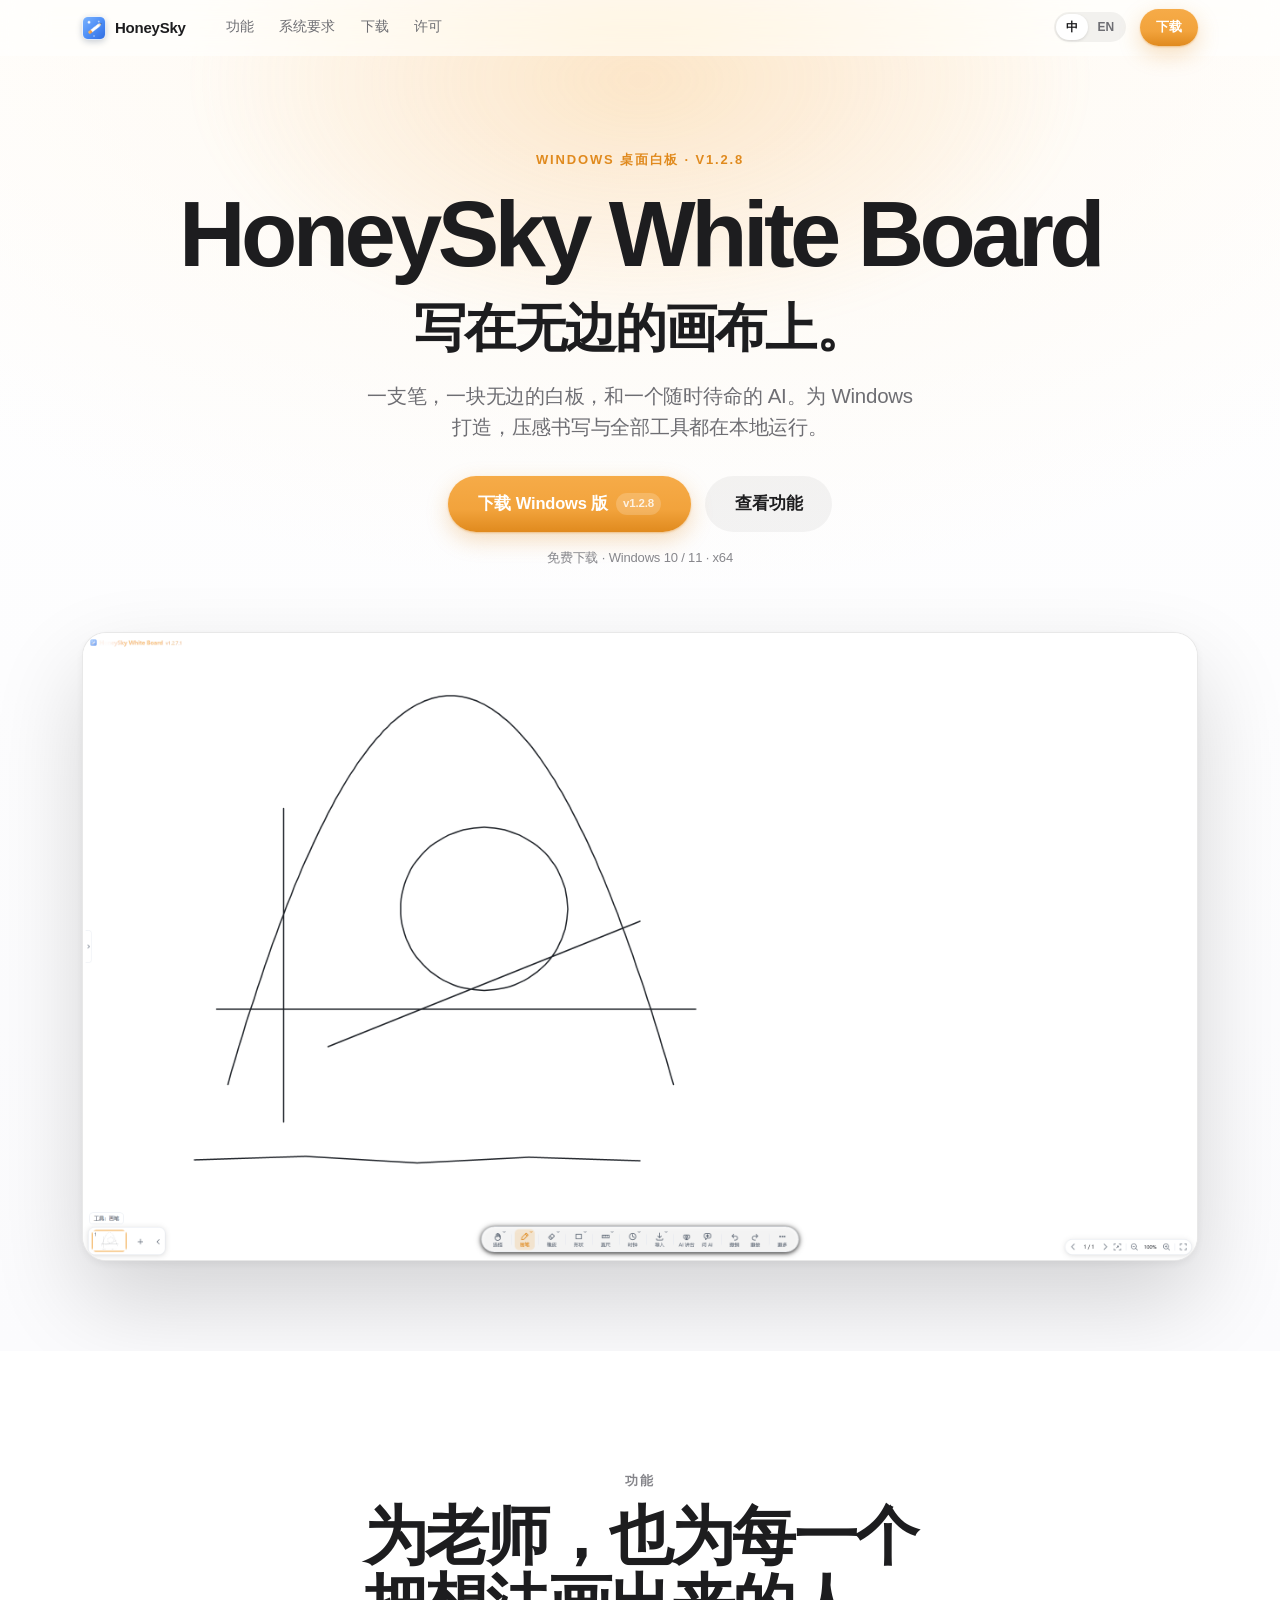
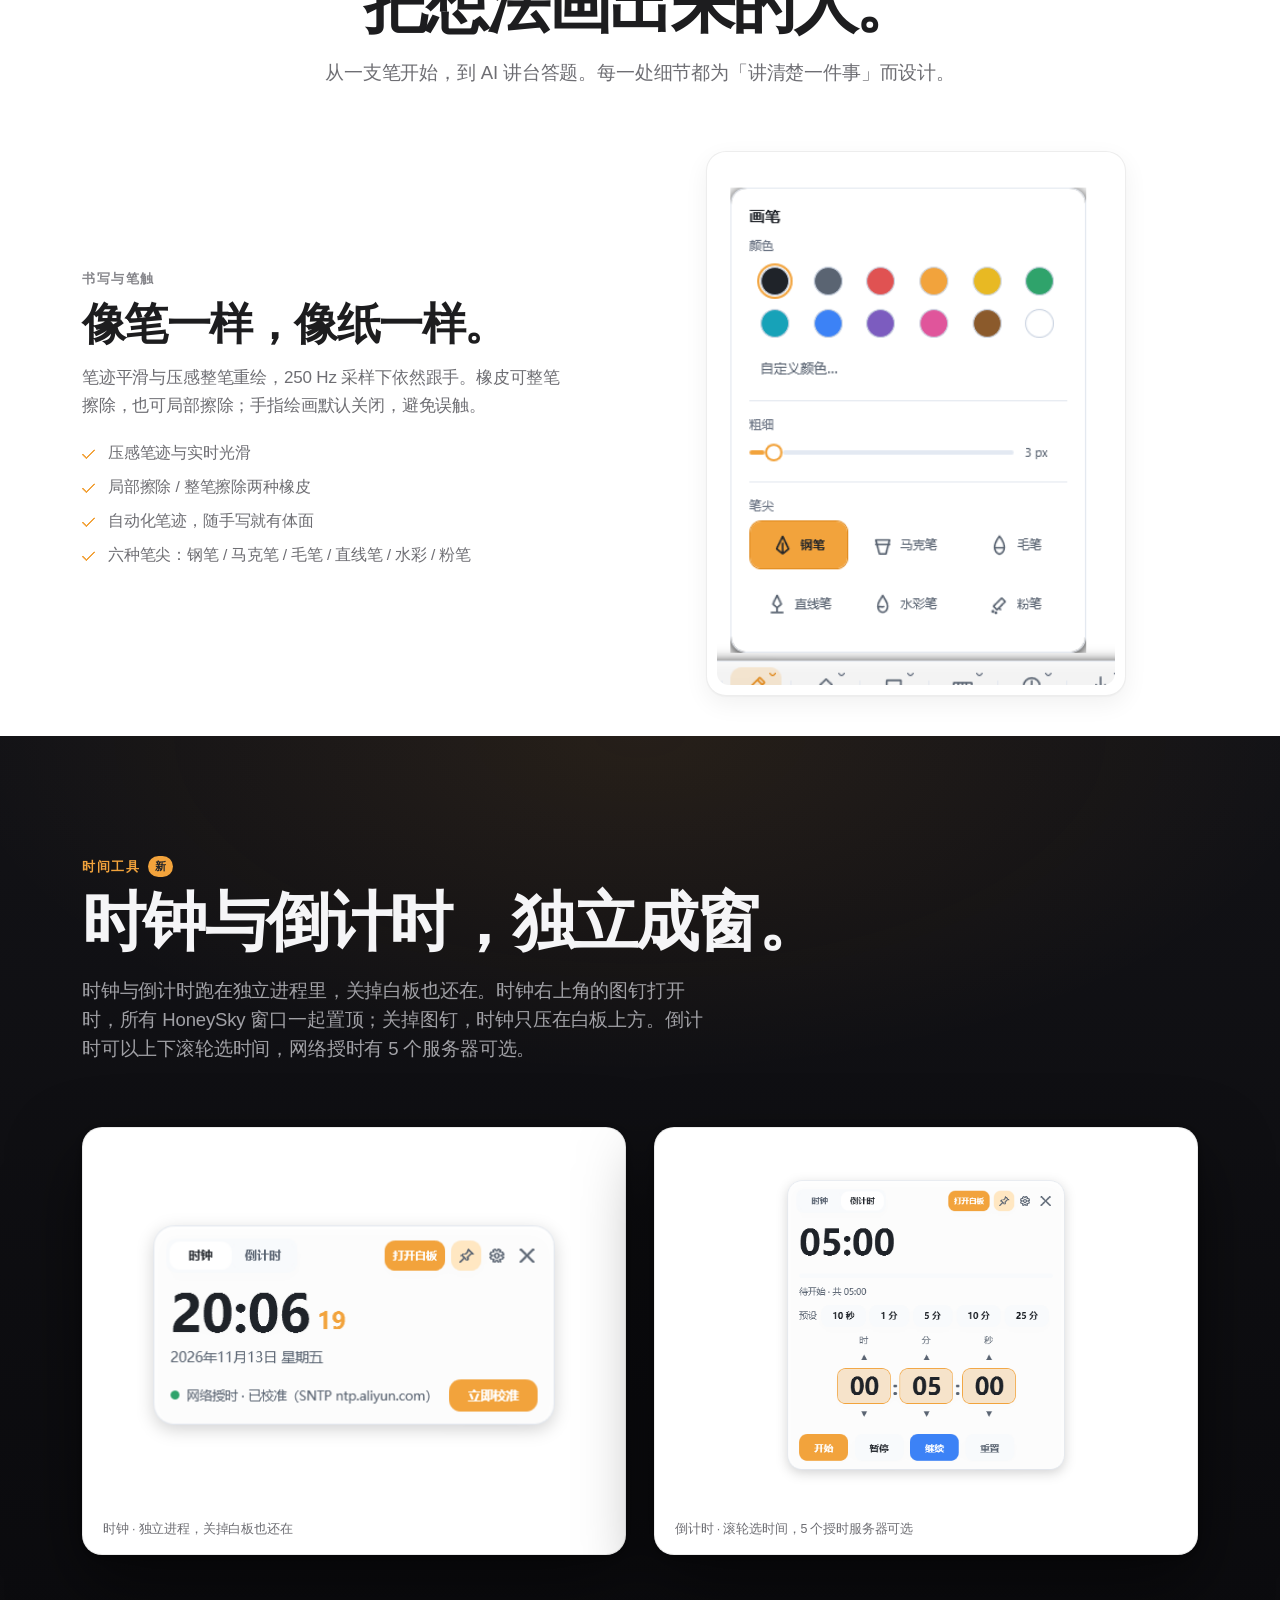
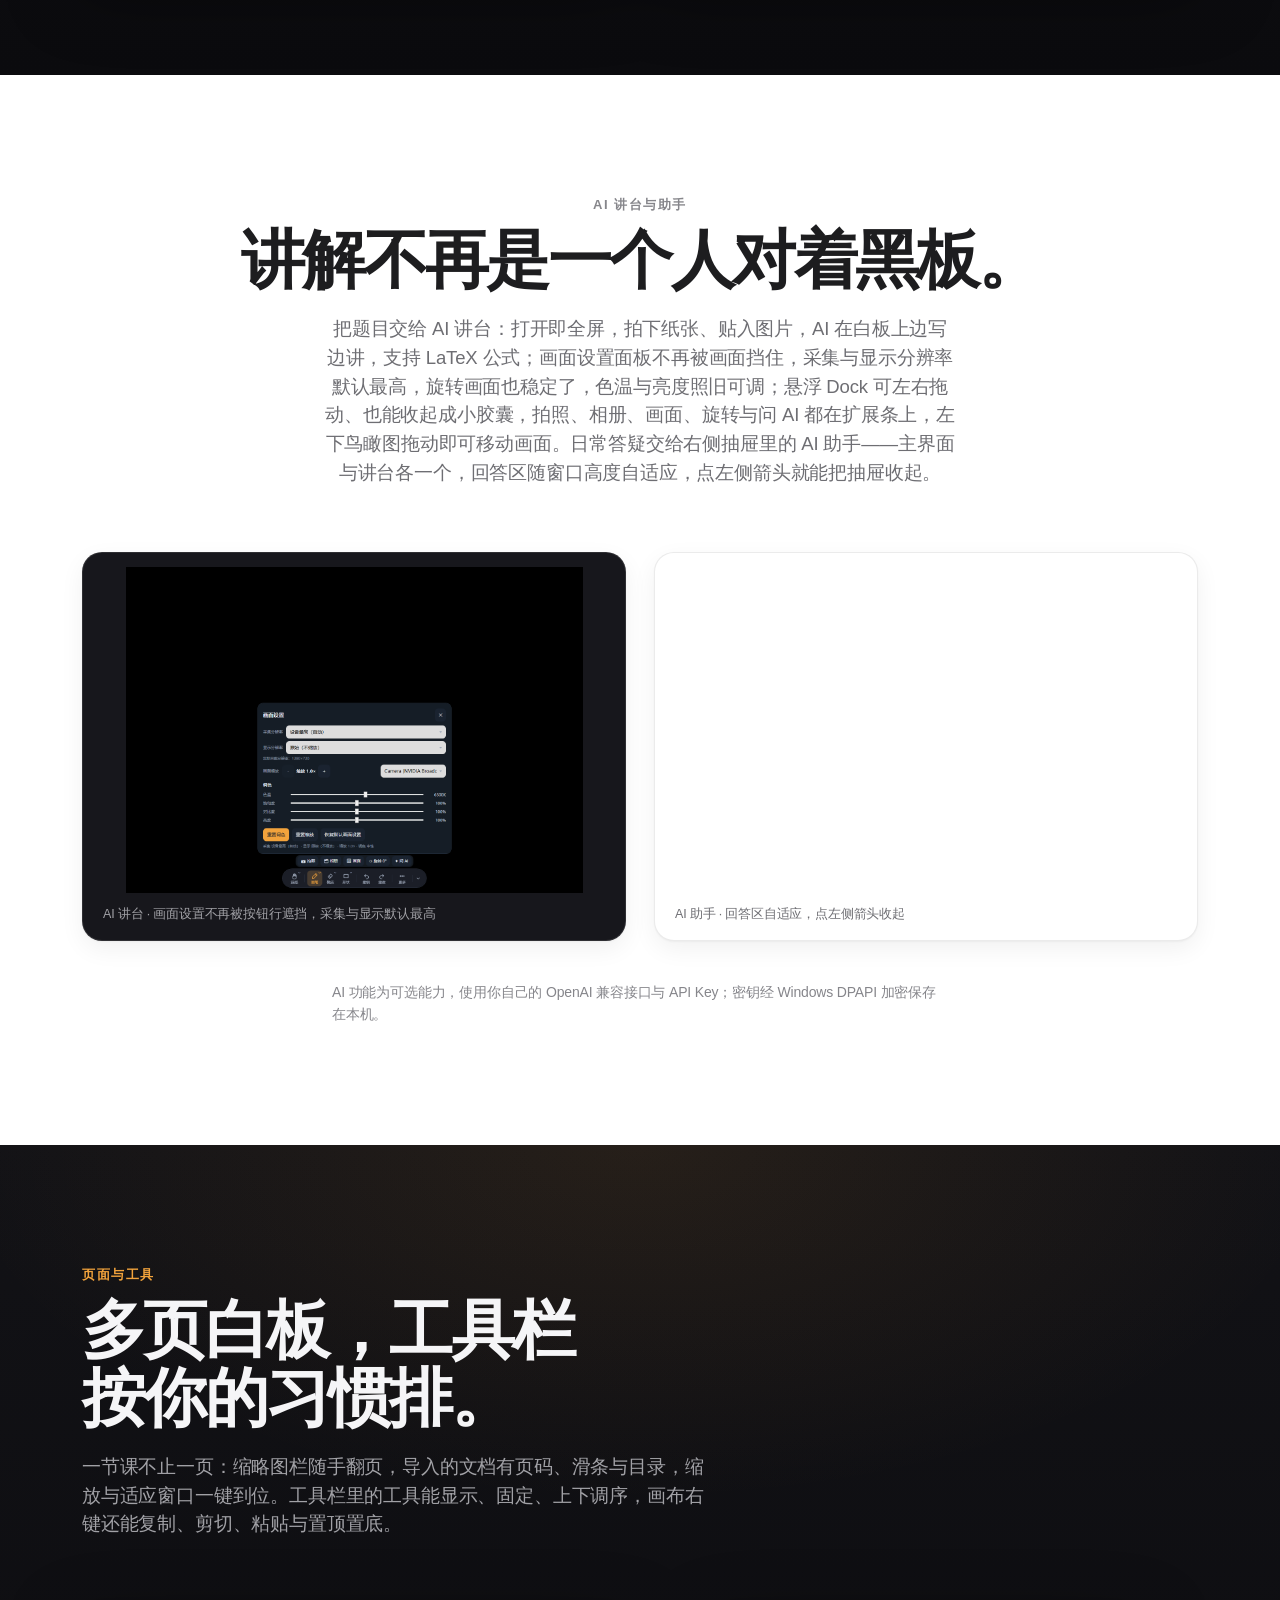
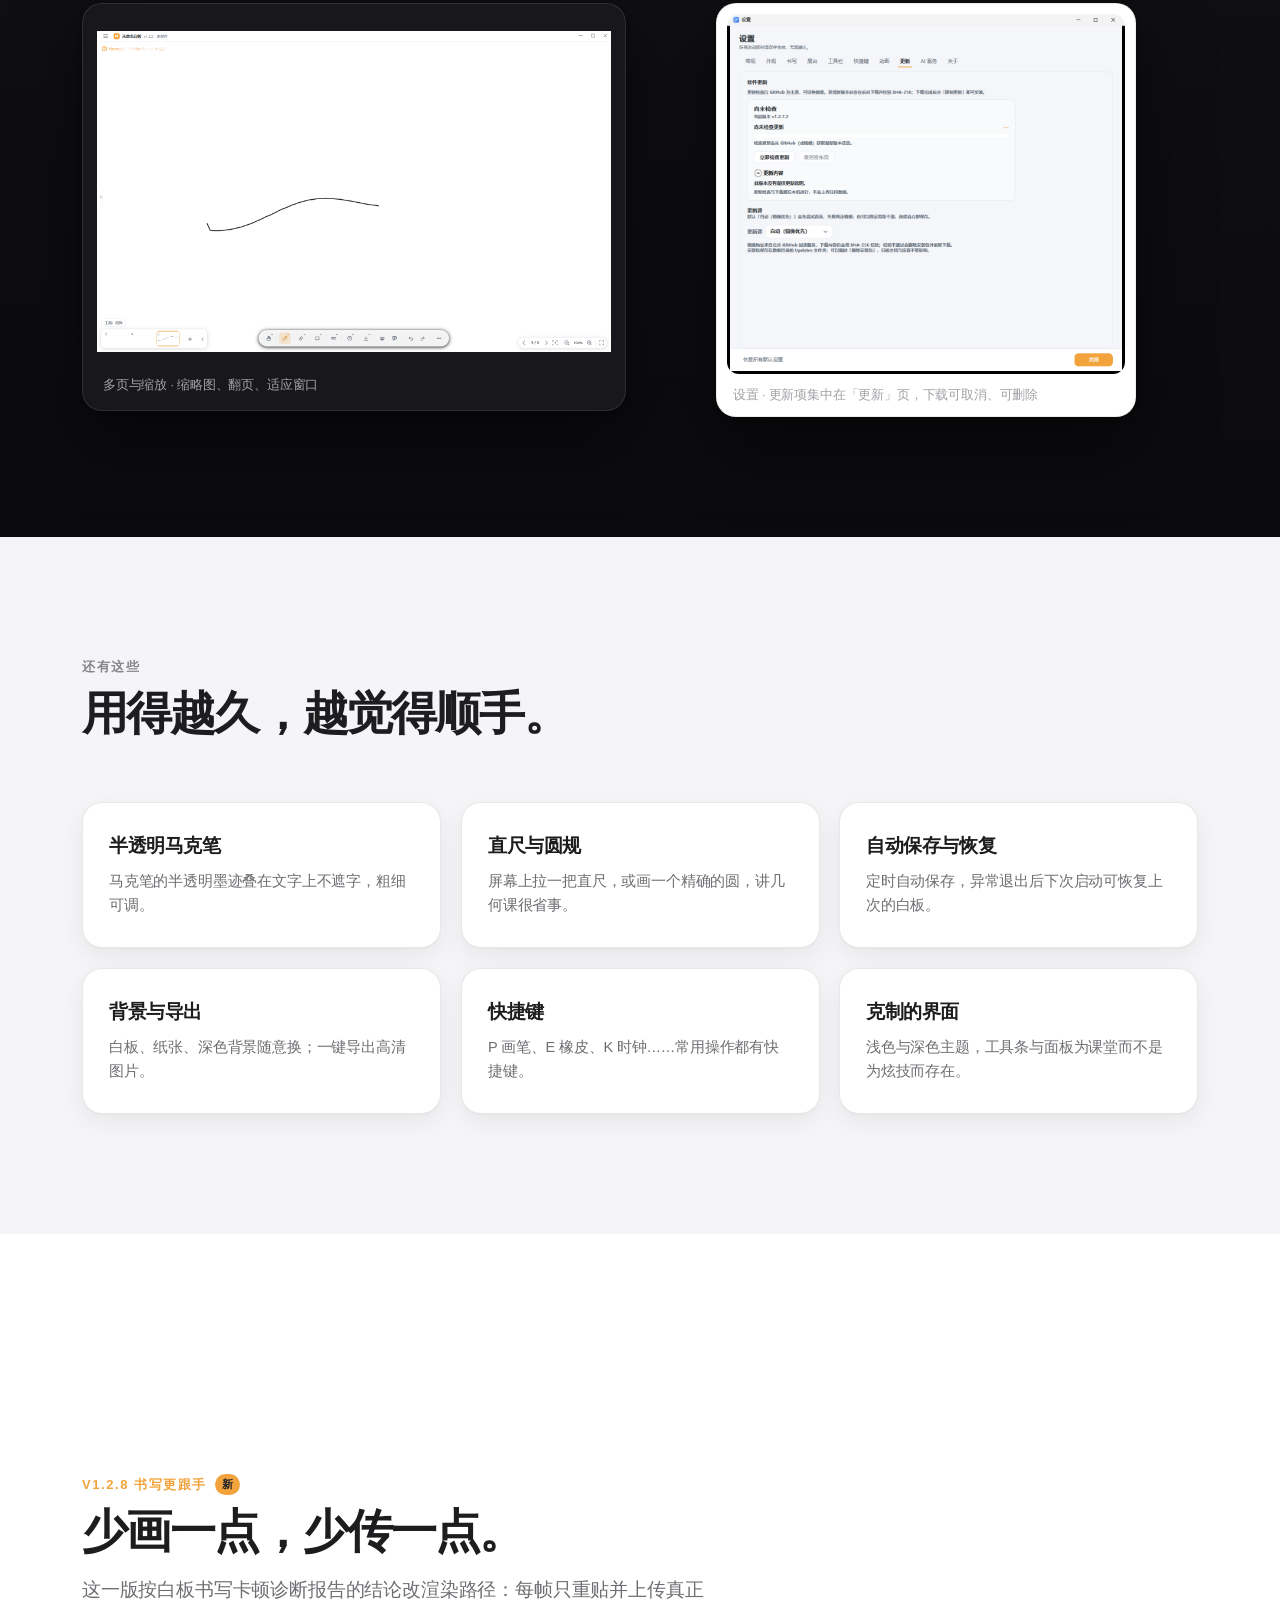
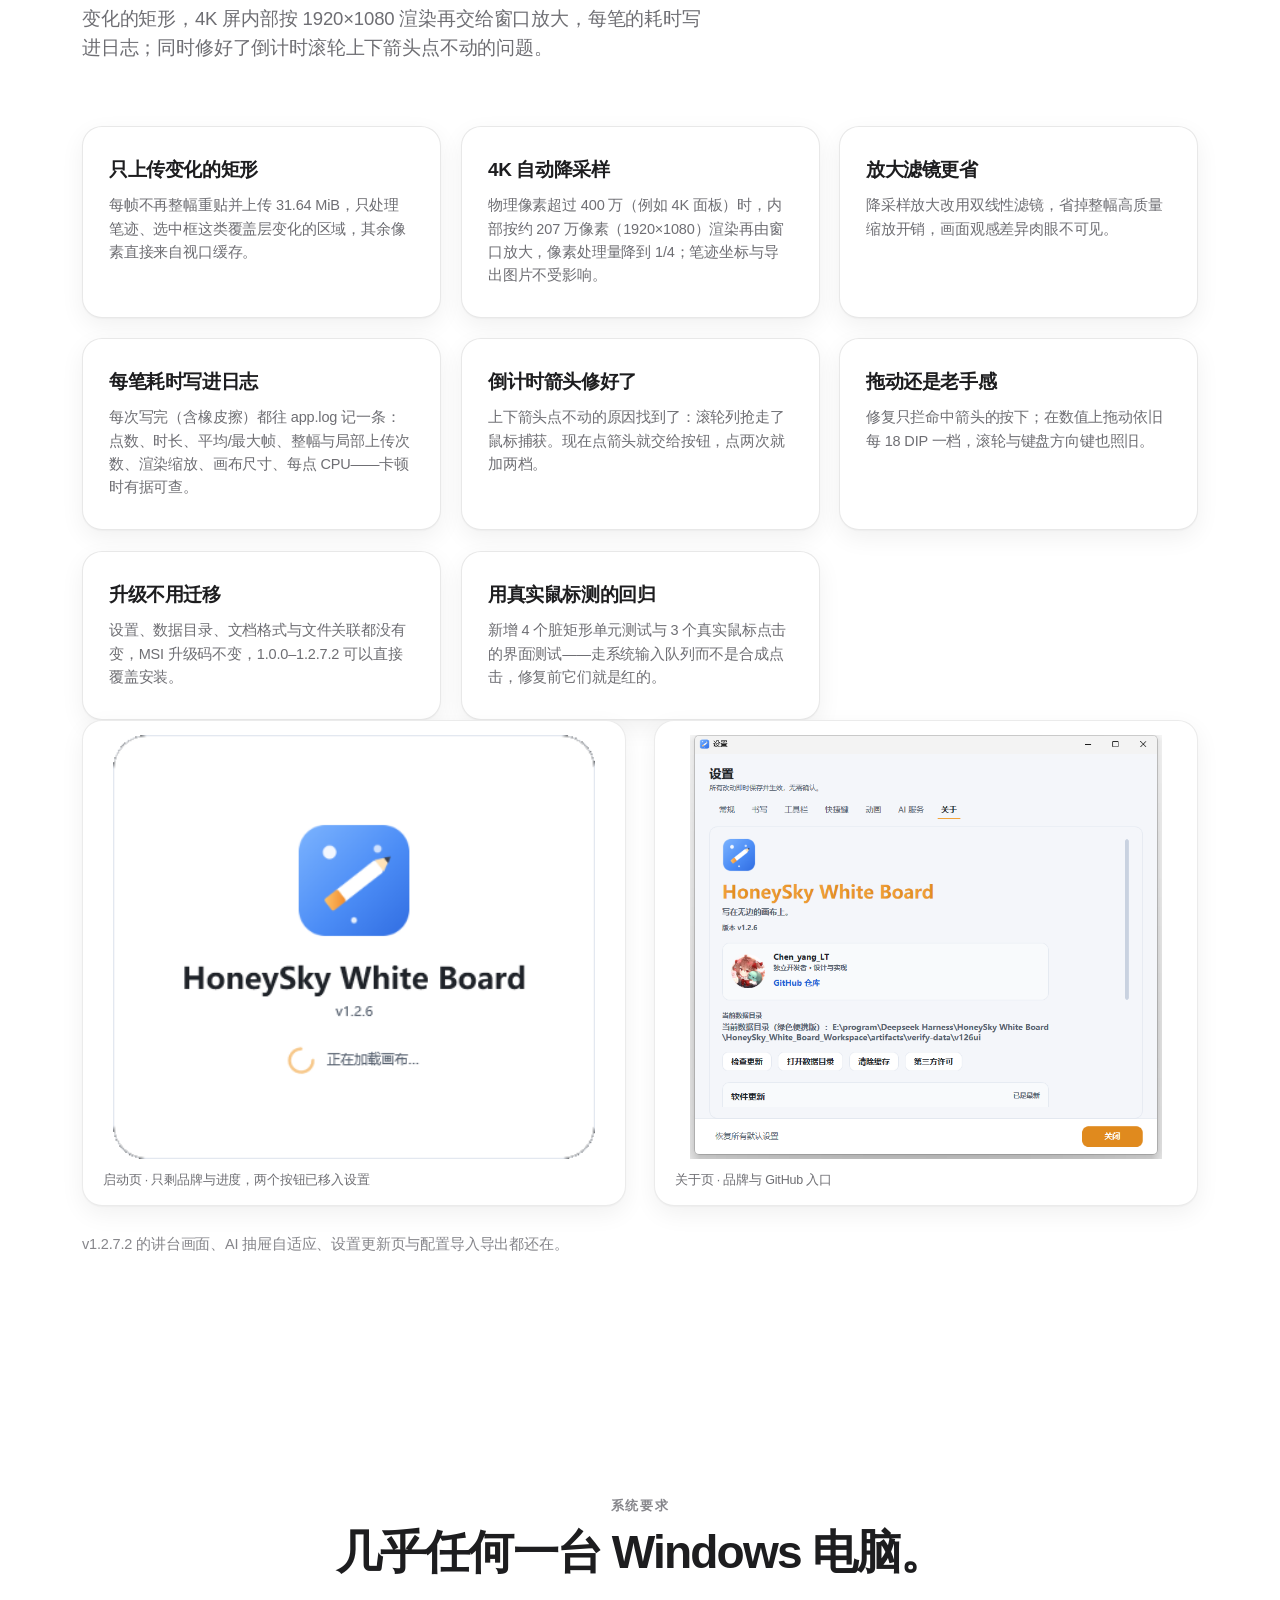
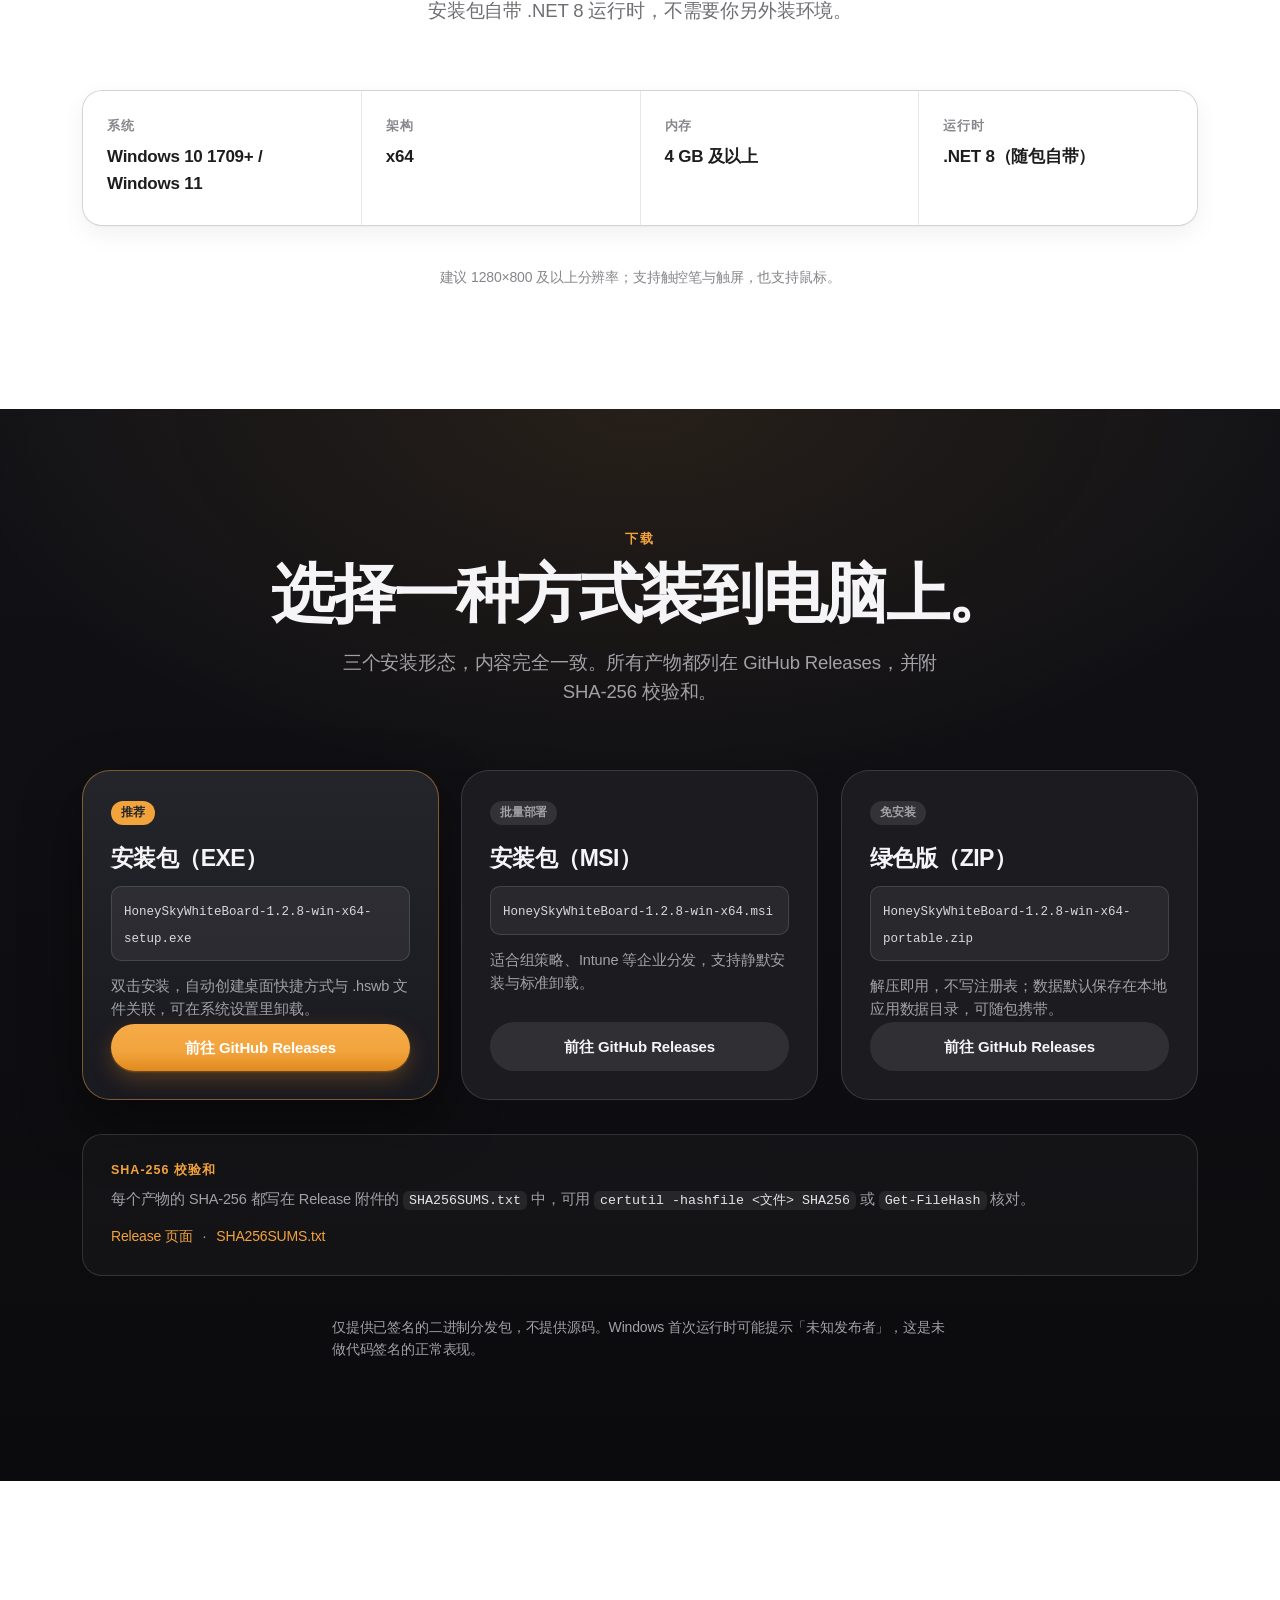
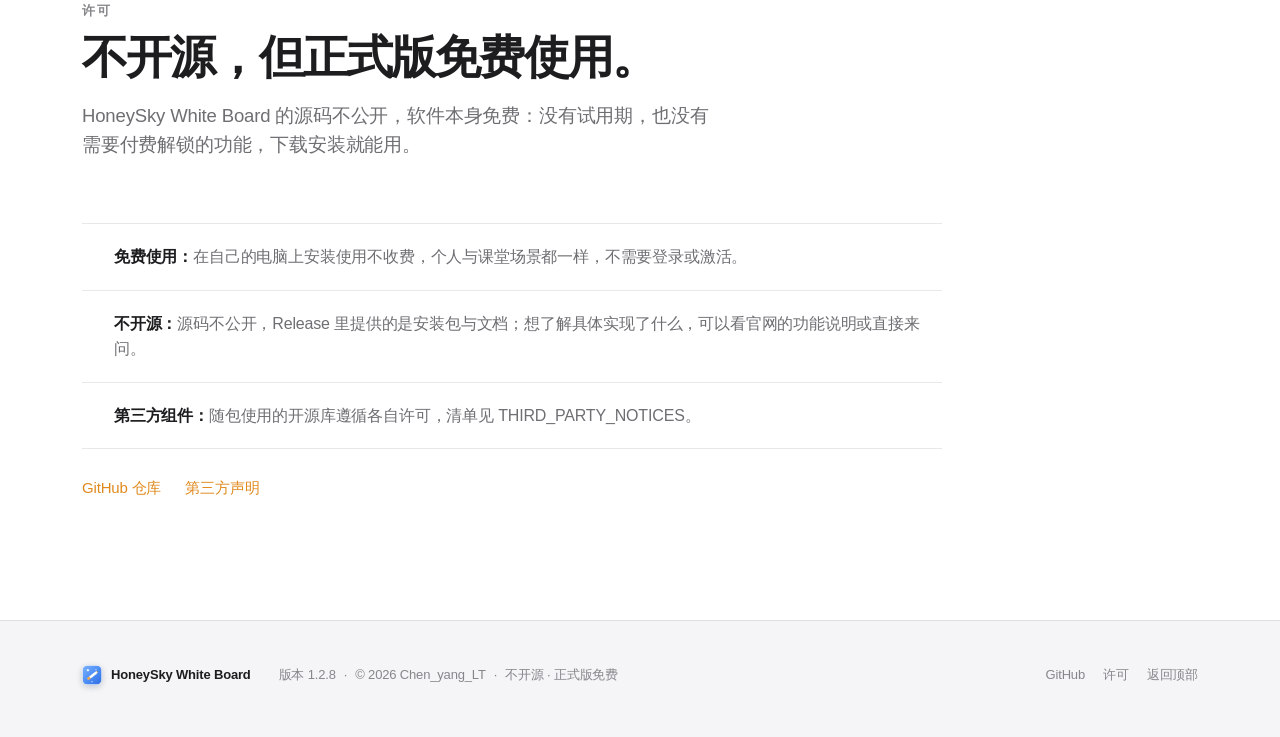
==== commit 86cd7774: "HoneySky White Board v1.2.8 发布内容（不含源码）" ====
--- a/website/index.html
+++ b/website/index.html
@@ -4,7 +4,7 @@
 <meta charset="utf-8" />
 <meta name="viewport" content="width=device-width, initial-scale=1" />
 <title>HoneySky White Board — 写在无边的画布上</title>
-<meta name="description" content="HoneySky White Board 是为 Windows 打造的桌面白板：压感书写、尺规作图、时钟与倒计时独立窗口、浮动 Dock、文件导入背景、AI 讲台与 AI 助手。v1.2.7.2 把讲台画面调顺：画面设置面板不再被画面遮挡，采集与显示分辨率默认拉到最高，旋转画面更稳定；AI 抽屉的回答区随窗口自适应，左侧箭头即可收起；设置的「更新」页集中管理更新源、下载与已下载的安装包，配置可一键导出与导入，下载能取消、已下载的包能删除。免费下载。" />
+<meta name="description" content="HoneySky White Board 是为 Windows 打造的桌面白板：压感书写、尺规作图、时钟与倒计时独立窗口、浮动 Dock、文件导入背景、AI 讲台与 AI 助手。v1.2.8 让书写更跟手：每帧只重贴并上传真正变化的矩形，4K 屏内部按 1920×1080 渲染再放大，每笔耗时写进日志；倒计时滚轮的上下箭头也修好了。免费下载。" />
 <meta name="theme-color" content="#ffffff" />
 <meta property="og:title" content="HoneySky White Board" />
 <meta property="og:description" content="一支笔，一块无边的白板，和一个随时待命的 AI。" />
@@ -43,14 +43,14 @@
   <section class="hero">
     <div class="hero__glow" aria-hidden="true"></div>
     <div class="wrap hero__inner">
-      <p class="hero__eyebrow" data-i18n="hero.eyebrow">Windows 桌面白板 · v1.2.7.2</p>
+      <p class="hero__eyebrow" data-i18n="hero.eyebrow">Windows 桌面白板 · v1.2.8</p>
       <h1 class="hero__title" data-i18n="hero.product">HoneySky White Board</h1>
       <p class="hero__tagline" data-i18n="hero.tagline">写在无边的画布上。</p>
       <p class="hero__lead" data-i18n="hero.lead">一支笔，一块无边的白板，和一个随时待命的 AI。为 Windows 打造，压感书写与全部工具都在本地运行。</p>
       <div class="hero__cta">
         <a class="btn btn--primary btn--lg" href="#download">
           <span data-i18n="hero.cta1">下载 Windows 版</span>
-          <span class="btn__meta">v1.2.7.2</span>
+          <span class="btn__meta">v1.2.8</span>
         </a>
         <a class="btn btn--ghost btn--lg" href="#features" data-i18n="hero.cta2">查看功能</a>
       </div>
@@ -149,7 +149,7 @@
             <figcaption class="shot__cap" data-i18n="f4.cap1">多页与缩放 · 缩略图、翻页、适应窗口</figcaption>
           </figure>
           <figure class="shot shot--panel" data-shot data-ph="设置更新页截图 · settings.png">
-            <img src="assets/img/settings.png" alt="设置「更新」页：当前版本 v1.2.7.2，尚未检查；卡内含立即检查更新、查看发布页、更新内容与下载状态，更新源可选「自动（镜像优先）」或 GitHub 直连，并说明下载可取消、已下载的安装包可删除" width="1040" height="940" loading="lazy" decoding="async" data-i18n-alt="img.settings" />
+            <img src="assets/img/settings.png" alt="设置「更新」页：当前版本号、尚未检查；卡内含立即检查更新、查看发布页、更新内容与下载状态，更新源可选「自动（镜像优先）」或 GitHub 直连，并说明下载可取消、已下载的安装包可删除" width="1040" height="940" loading="lazy" decoding="async" data-i18n-alt="img.settings" />
             <figcaption class="shot__cap" data-i18n="f4.cap2">设置 · 更新项集中在「更新」页，下载可取消、可删除</figcaption>
           </figure>
         </div>
@@ -175,46 +175,46 @@
     </section>
   </section>
 
-  <!-- ================= v1.2.7.2 修正与增强 ================= -->
+  <!-- ================= v1.2.8 书写更跟手 ================= -->
   <section class="section section--light" id="whats-new">
     <div class="wrap">
       <header class="section__head section__head--left reveal">
-        <p class="kicker kicker--honey"><span data-i18n="f6.kicker">v1.2.7.2 修正与增强</span><span class="badge" data-i18n="common.new">新</span></p>
-        <h2 class="display display--sm" data-i18n="f6.title">讲台更顺，设置更集中。</h2>
-        <p class="sub" data-i18n="f6.lead">这一版把讲台画面与设置收顺：画面设置面板不再被画面遮挡，采集与显示分辨率默认拉到最高，旋转画面更稳；AI 抽屉的回答区随窗口自适应，左侧箭头一键收起；设置的「更新」页集中管理更新源、检查、下载与已下载安装包，配置能一键导出与导入，下载可取消、已下载的包也能删除。</p>
+        <p class="kicker kicker--honey"><span data-i18n="f6.kicker">v1.2.8 书写更跟手</span><span class="badge" data-i18n="common.new">新</span></p>
+        <h2 class="display display--sm" data-i18n="f6.title">少画一点，少传一点。</h2>
+        <p class="sub" data-i18n="f6.lead">这一版按白板书写卡顿诊断报告的结论改渲染路径：每帧只重贴并上传真正变化的矩形，4K 屏内部按 1920×1080 渲染再交给窗口放大，每笔的耗时写进日志；同时修好了倒计时滚轮上下箭头点不动的问题。</p>
       </header>
       <div class="cards">
         <article class="card reveal">
-          <h3 data-i18n="n1.title">画面设置不再被挡</h3>
-          <p data-i18n="n1.body">讲台的画面设置面板改成不会被画面盖住的浮层，调分辨率、色温、亮度时不必先把画面拖开，改完立即生效。</p>
-        </article>
-        <article class="card reveal">
-          <h3 data-i18n="n2.title">采显默认最高</h3>
-          <p data-i18n="n2.body">采集与显示分辨率默认选最高档，投影出来更清楚；需要省性能时再往下调。</p>
-        </article>
-        <article class="card reveal">
-          <h3 data-i18n="n3.title">旋转更稳</h3>
-          <p data-i18n="n3.body">画面旋转重新处理了坐标与尺寸，连续旋转不再错位或闪退，批注跟着画面一起转。</p>
-        </article>
-        <article class="card reveal">
-          <h3 data-i18n="n4.title">AI 回答区自适应</h3>
-          <p data-i18n="n4.body">AI 抽屉的回答区随窗口高度伸缩，长回答在自己的区域里滚动，输入框与按钮始终固定在底部。</p>
-        </article>
-        <article class="card reveal">
-          <h3 data-i18n="n5.title">左侧箭头收起</h3>
-          <p data-i18n="n5.body">抽屉左缘加了一枚收起箭头，讲课时点一下就把 AI 收走，需要时再滑出来。</p>
-        </article>
-        <article class="card reveal">
-          <h3 data-i18n="n6.title">更新页集中管理</h3>
-          <p data-i18n="n6.body">设置新增「更新」页：更新源、立即检查、下载进度与已下载的安装包都在一处，不用再在关于页和弹窗之间来回找。</p>
-        </article>
-        <article class="card reveal">
-          <h3 data-i18n="n7.title">配置导入导出</h3>
-          <p data-i18n="n7.body">设置可一键导出配置文件，换电脑或重装时导入即可恢复；导出的是可读的 JSON，便于备份。</p>
-        </article>
-        <article class="card reveal">
-          <h3 data-i18n="n8.title">下载可取消可删除</h3>
-          <p data-i18n="n8.body">更新包下载中途可以取消，已下载的安装包也能直接删除，不再占着磁盘。</p>
+          <h3 data-i18n="n1.title">只上传变化的矩形</h3>
+          <p data-i18n="n1.body">每帧不再整幅重贴并上传 31.64 MiB，只处理笔迹、选中框这类覆盖层变化的区域，其余像素直接来自视口缓存。</p>
+        </article>
+        <article class="card reveal">
+          <h3 data-i18n="n2.title">4K 自动降采样</h3>
+          <p data-i18n="n2.body">物理像素超过 400 万（例如 4K 面板）时，内部按约 207 万像素（1920×1080）渲染再由窗口放大，像素处理量降到 1/4；笔迹坐标与导出图片不受影响。</p>
+        </article>
+        <article class="card reveal">
+          <h3 data-i18n="n3.title">放大滤镜更省</h3>
+          <p data-i18n="n3.body">降采样放大改用双线性滤镜，省掉整幅高质量缩放开销，画面观感差异肉眼不可见。</p>
+        </article>
+        <article class="card reveal">
+          <h3 data-i18n="n4.title">每笔耗时写进日志</h3>
+          <p data-i18n="n4.body">每次写完（含橡皮擦）都往 app.log 记一条：点数、时长、平均/最大帧、整幅与局部上传次数、渲染缩放、画布尺寸、每点 CPU——卡顿时有据可查。</p>
+        </article>
+        <article class="card reveal">
+          <h3 data-i18n="n5.title">倒计时箭头修好了</h3>
+          <p data-i18n="n5.body">上下箭头点不动的原因找到了：滚轮列抢走了鼠标捕获。现在点箭头就交给按钮，点两次就加两档。</p>
+        </article>
+        <article class="card reveal">
+          <h3 data-i18n="n6.title">拖动还是老手感</h3>
+          <p data-i18n="n6.body">修复只拦命中箭头的按下；在数值上拖动依旧每 18 DIP 一档，滚轮与键盘方向键也照旧。</p>
+        </article>
+        <article class="card reveal">
+          <h3 data-i18n="n7.title">升级不用迁移</h3>
+          <p data-i18n="n7.body">设置、数据目录、文档格式与文件关联都没有变，MSI 升级码不变，1.0.0–1.2.8 可以直接覆盖安装。</p>
+        </article>
+        <article class="card reveal">
+          <h3 data-i18n="n8.title">用真实鼠标测的回归</h3>
+          <p data-i18n="n8.body">新增 4 个脏矩形单元测试与 3 个真实鼠标点击的界面测试——走系统输入队列而不是合成点击，修复前它们就是红的。</p>
         </article>
       </div>
       <div class="duo duo--v125 reveal">
@@ -227,7 +227,7 @@
           <figcaption class="shot__cap" data-i18n="f6.cap2">关于页 · 品牌与 GitHub 入口</figcaption>
         </figure>
       </div>
-      <p class="sub new-history" data-i18n="f6.history">v1.2.7.1 的笔刷修复、全屏讲台、右侧抽屉与图钉置顶都还在。</p>
+      <p class="sub new-history" data-i18n="f6.history">v1.2.7.2 的讲台画面、AI 抽屉自适应、设置更新页与配置导入导出都还在。</p>
     </div>
   </section>
 
@@ -261,21 +261,21 @@
         <article class="dl-card dl-card--featured reveal">
           <p class="dl-card__tag" data-i18n="dl.tag1">推荐</p>
           <h3 data-i18n="dl.c1.title">安装包（EXE）</h3>
-          <p class="dl-card__file"><code>HoneySkyWhiteBoard-1.2.7.2-win-x64-setup.exe</code></p>
+          <p class="dl-card__file"><code>HoneySkyWhiteBoard-1.2.8-win-x64-setup.exe</code></p>
           <p class="dl-card__body" data-i18n="dl.c1.body">双击安装，自动创建桌面快捷方式与 .hswb 文件关联，可在系统设置里卸载。</p>
           <a class="btn btn--primary btn--block" href="https://github.com/ChenyangLT/HoneySky-White-Board/releases/latest" rel="noopener" data-i18n="dl.get">前往 GitHub Releases</a>
         </article>
         <article class="dl-card reveal">
           <p class="dl-card__tag dl-card__tag--muted" data-i18n="dl.tag2">批量部署</p>
           <h3 data-i18n="dl.c2.title">安装包（MSI）</h3>
-          <p class="dl-card__file"><code>HoneySkyWhiteBoard-1.2.7.2-win-x64.msi</code></p>
+          <p class="dl-card__file"><code>HoneySkyWhiteBoard-1.2.8-win-x64.msi</code></p>
           <p class="dl-card__body" data-i18n="dl.c2.body">适合组策略、Intune 等企业分发，支持静默安装与标准卸载。</p>
           <a class="btn btn--ghost btn--block" href="https://github.com/ChenyangLT/HoneySky-White-Board/releases/latest" rel="noopener" data-i18n="dl.get">前往 GitHub Releases</a>
         </article>
         <article class="dl-card reveal">
           <p class="dl-card__tag dl-card__tag--muted" data-i18n="dl.tag3">免安装</p>
           <h3 data-i18n="dl.c3.title">绿色版（ZIP）</h3>
-          <p class="dl-card__file"><code>HoneySkyWhiteBoard-1.2.7.2-win-x64-portable.zip</code></p>
+          <p class="dl-card__file"><code>HoneySkyWhiteBoard-1.2.8-win-x64-portable.zip</code></p>
           <p class="dl-card__body" data-i18n="dl.c3.body">解压即用，不写注册表；数据默认保存在本地应用数据目录，可随包携带。</p>
           <a class="btn btn--ghost btn--block" href="https://github.com/ChenyangLT/HoneySky-White-Board/releases/latest" rel="noopener" data-i18n="dl.get">前往 GitHub Releases</a>
         </article>
@@ -323,7 +323,7 @@
       <span>HoneySky White Board</span>
     </div>
     <p class="footer__meta">
-      <span data-i18n="foot.version">版本 1.2.7.2</span>
+      <span data-i18n="foot.version">版本 1.2.8</span>
       <span aria-hidden="true">·</span>
       <span data-i18n="foot.copy">© 2026 Chen_yang_LT</span>
       <span aria-hidden="true">·</span>
